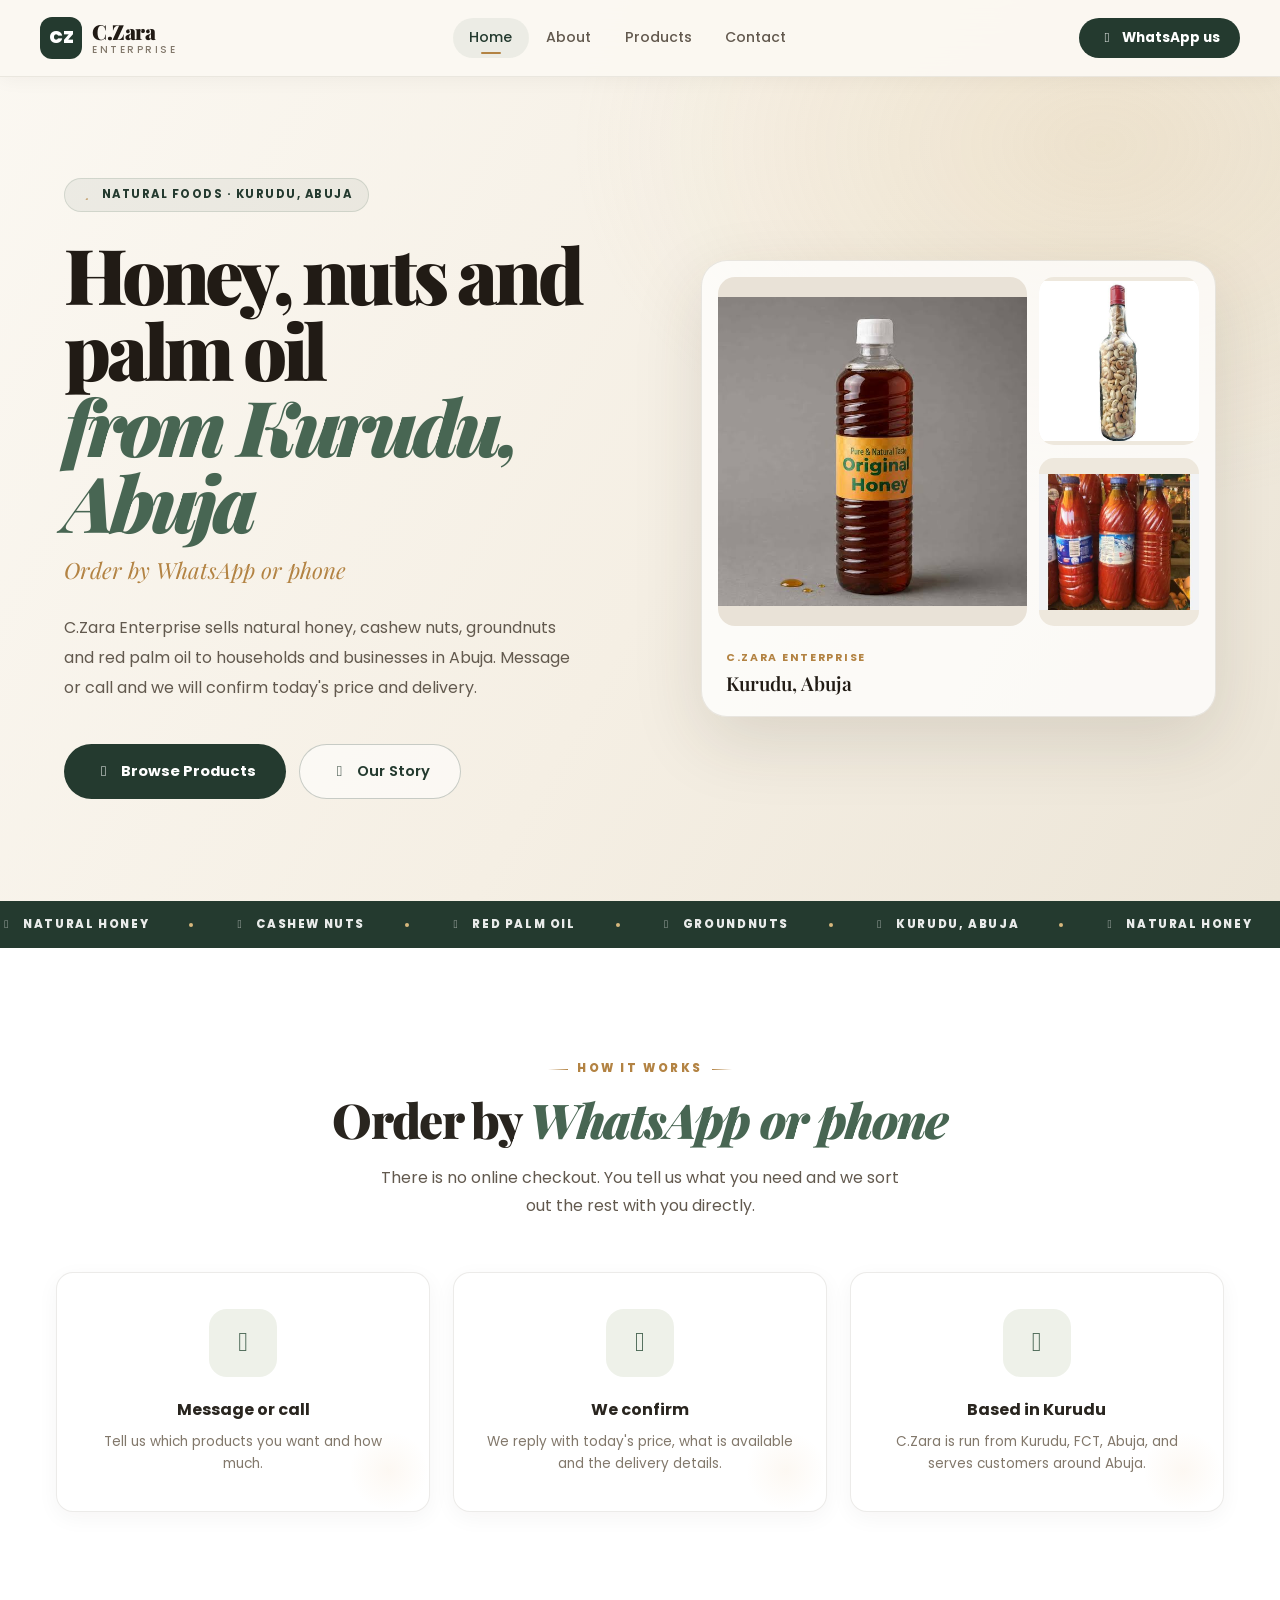
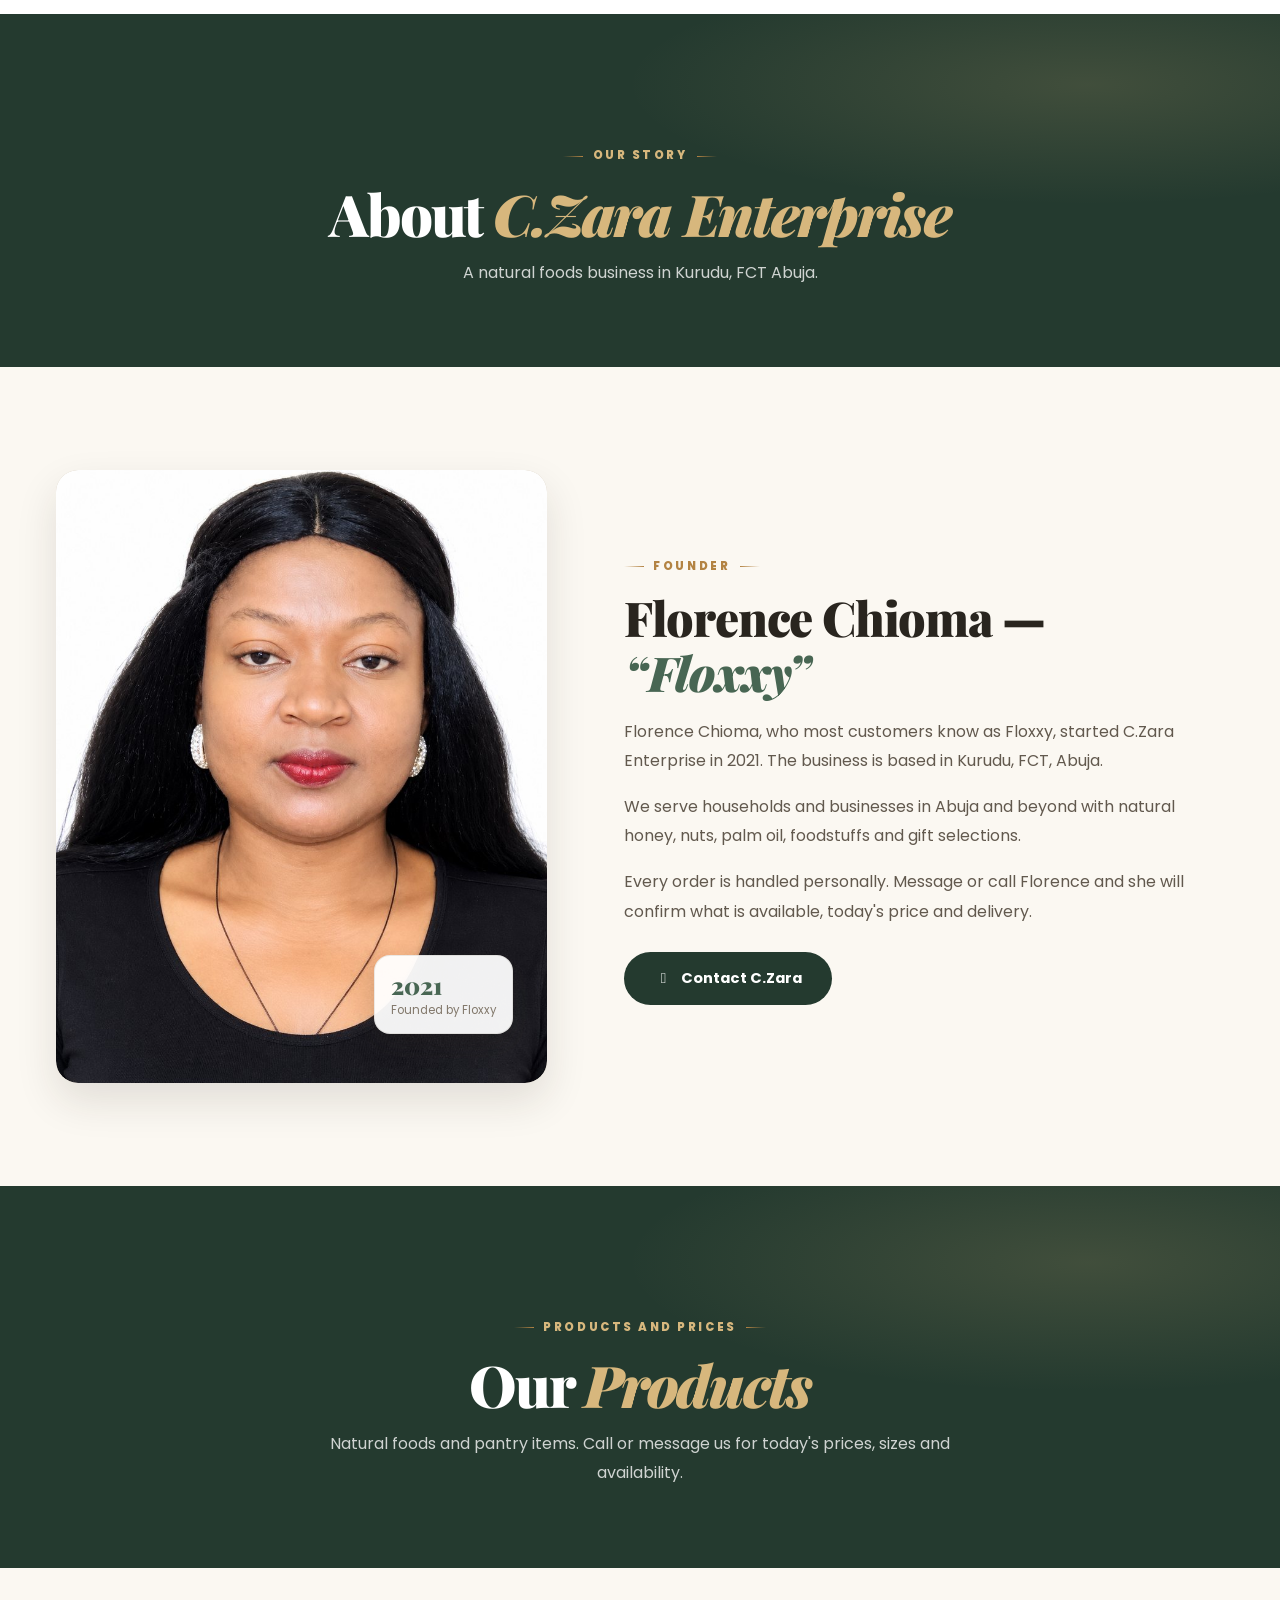
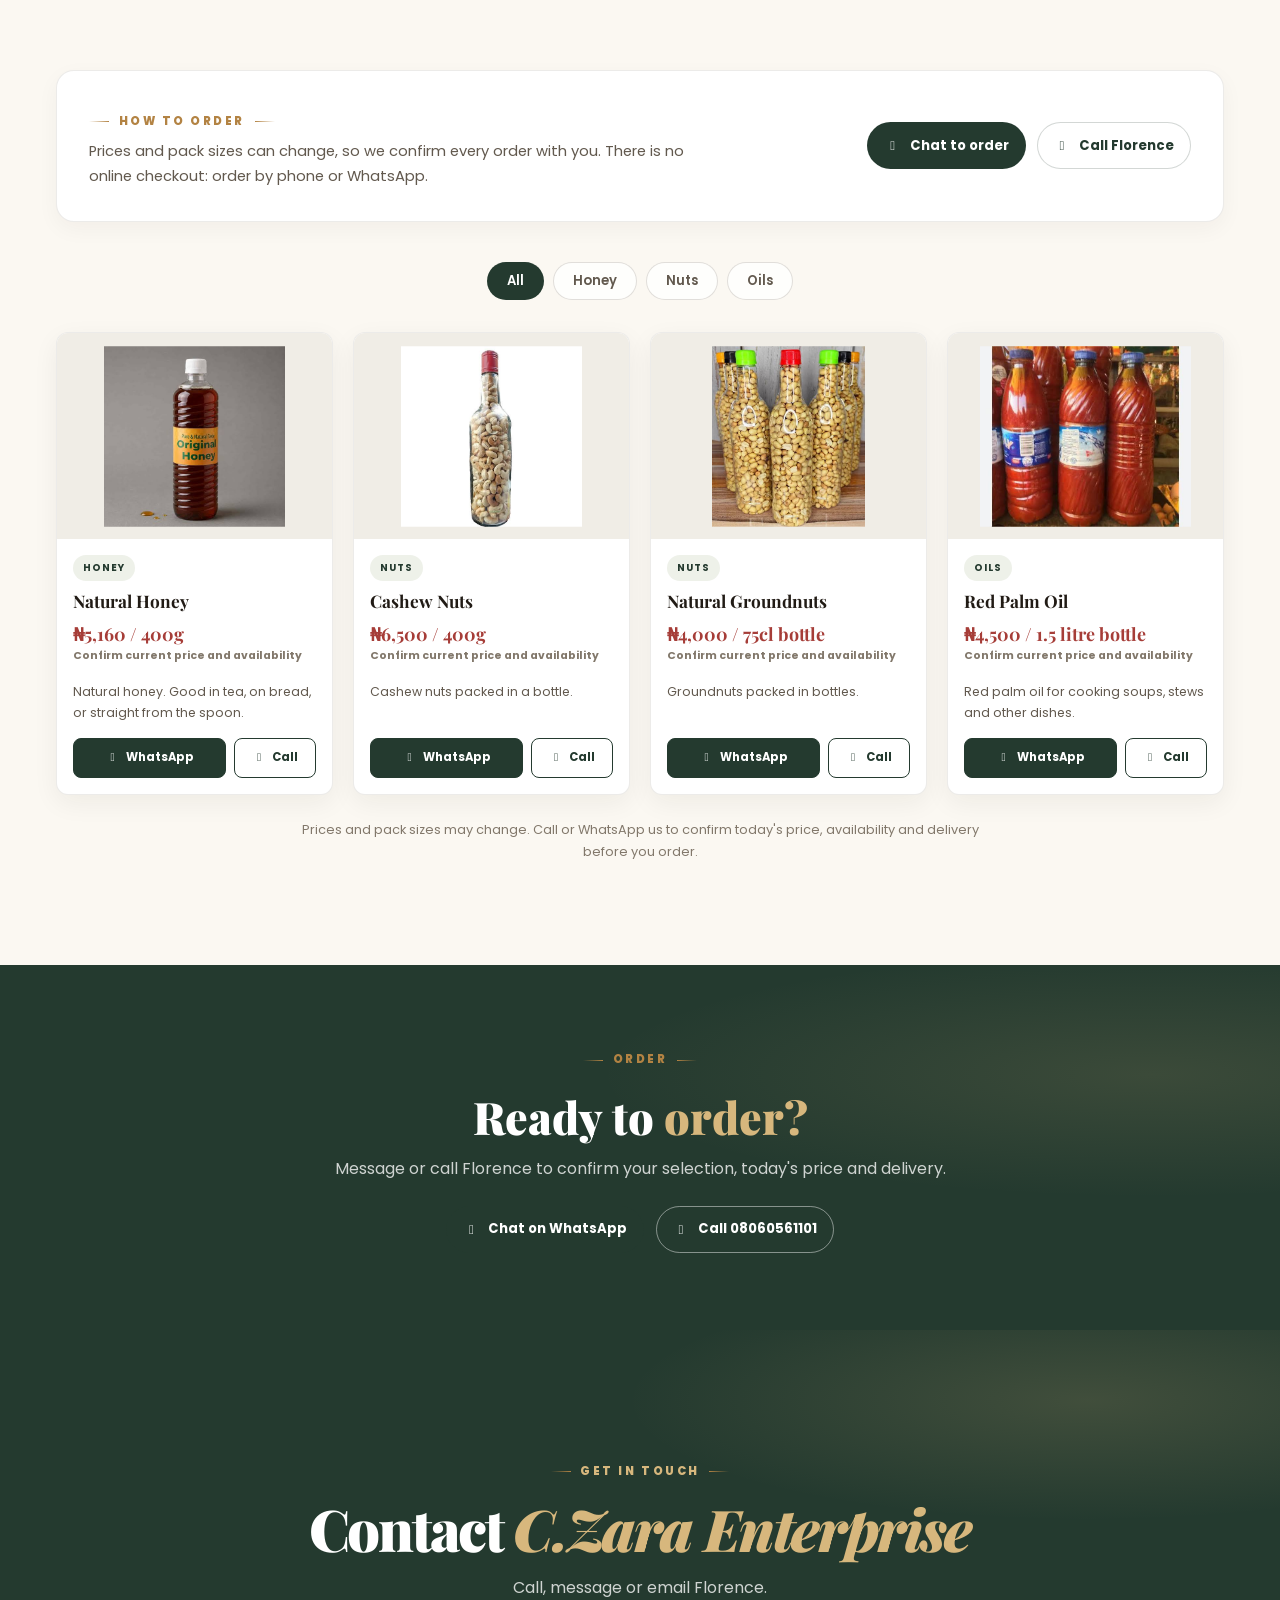
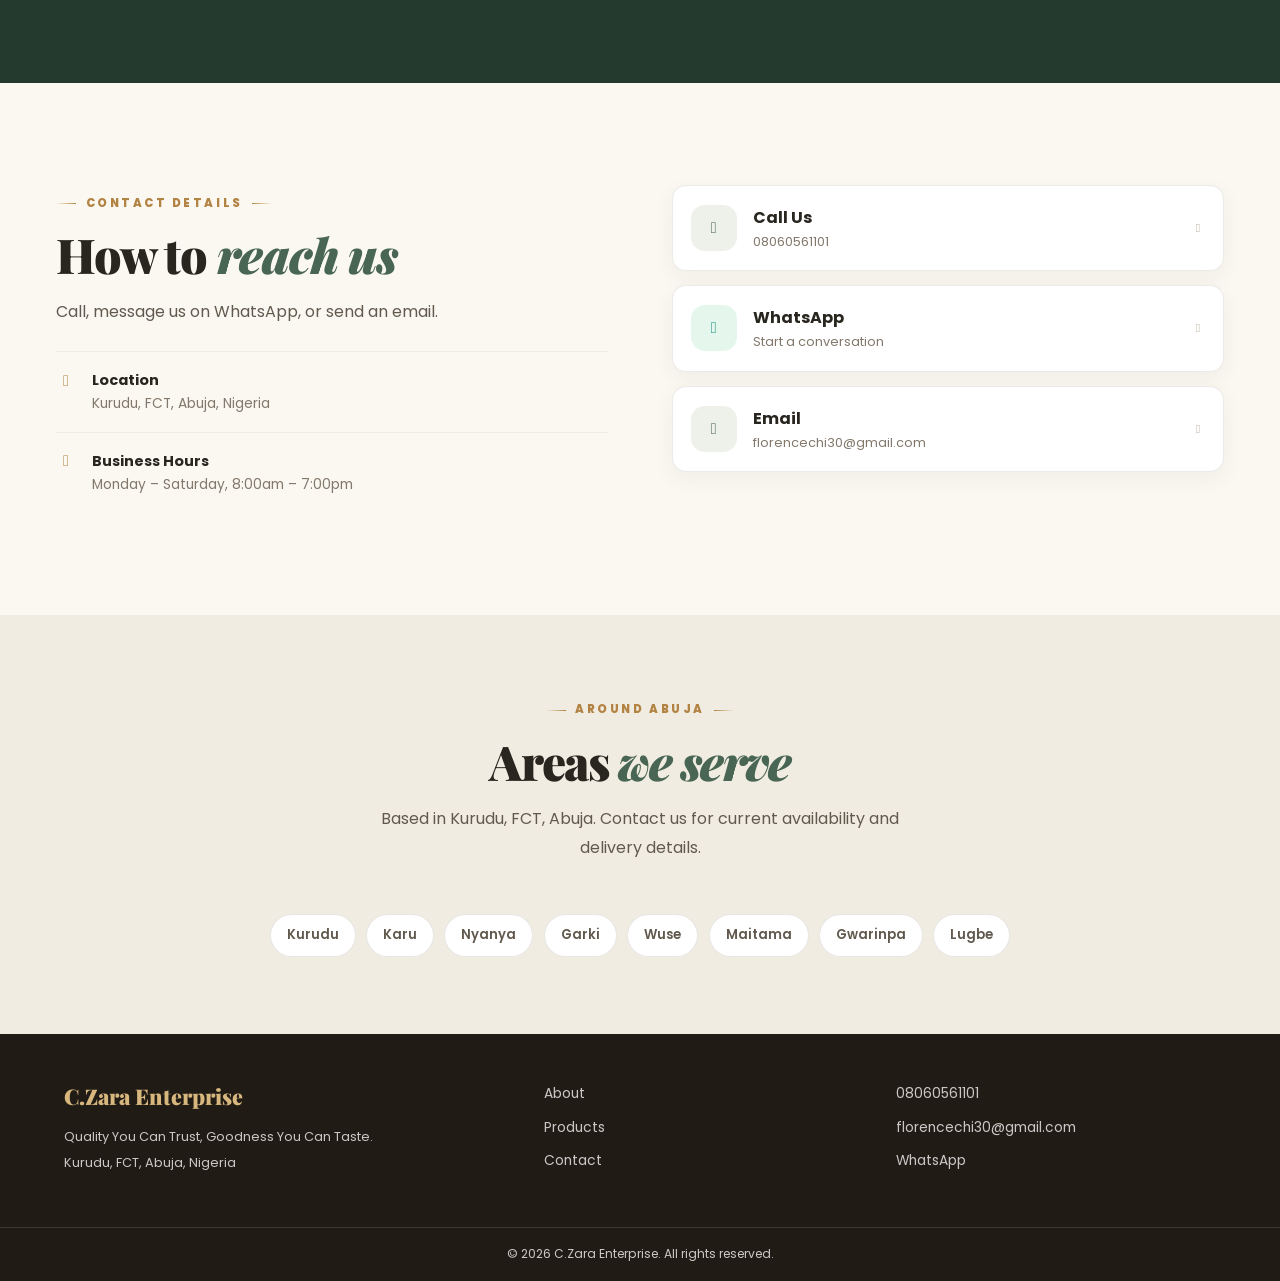
==== index.html @ a694f0dd "Add files via upload" ====
<!doctype html>
<html lang="en">
<head>
  <meta charset="utf-8">
  <meta name="viewport" content="width=device-width, initial-scale=1">
  <meta name="description" content="C.Zara Enterprise brings natural honey, nuts, palm oil and wholesome foods to families in Abuja, Nigeria.">
  <meta name="theme-color" content="#2c1810">
  <link rel="canonical" href="https://chiomafloxxy.github.io/">
  <meta property="og:type" content="website">
  <meta property="og:site_name" content="C.Zara Enterprise">
  <meta property="og:title" content="C.Zara Enterprise | Natural Honey, Nuts &amp; Palm Oil in Abuja">
  <meta property="og:description" content="C.Zara Enterprise brings natural honey, nuts, palm oil and wholesome foods to families in Abuja, Nigeria.">
  <meta property="og:url" content="https://chiomafloxxy.github.io/">
  <meta property="og:image" content="https://chiomafloxxy.github.io/assets/images/products/natural-honey.jpg">
  <title>C.Zara Enterprise | Natural Honey, Nuts &amp; Palm Oil in Abuja</title>
  <link rel="icon" type="image/svg+xml" href="assets/images/favicon.svg">
  <link rel="preconnect" href="https://fonts.googleapis.com">
  <link rel="preconnect" href="https://fonts.gstatic.com" crossorigin>
  <link rel="stylesheet" href="https://fonts.googleapis.com/css2?family=Playfair+Display:wght@400;600;700;900&family=Poppins:wght@300;400;500;600;700;800&display=swap">
  <link rel="stylesheet" href="assets/fontawesome/css/all.min.css">
  <link rel="stylesheet" href="assets/css/style.css">
  <link rel="stylesheet" href="assets/css/site.css">
</head>
<body>
<header class="navbar" id="mainNav">
  <div class="nav-inner">
    <a class="nav-logo" href="#home" aria-label="C.Zara Enterprise home">
      <span class="nav-logo-icon">CZ</span>
      <span class="nav-logo-text"><span class="brand-main">C.Zara</span><span class="brand-sub">Enterprise</span></span>
    </a>
    <nav aria-label="Main navigation">
      <ul class="nav-links">
        <li><a class="nav-link" href="#home" data-nav="home">Home</a></li>
        <li><a class="nav-link" href="#about" data-nav="about">About</a></li>
        <li><a class="nav-link" href="#products" data-nav="products">Products</a></li>
        <li><a class="nav-link" href="#contact" data-nav="contact">Contact</a></li>
      </ul>
    </nav>
    <div class="nav-actions">
      <a class="nav-order-btn" href="https://wa.me/2348060561101" target="_blank" rel="noopener noreferrer"><i class="fa-brands fa-whatsapp"></i> WhatsApp us</a>
      <button class="nav-hamburger" id="menuToggleBtn" type="button" aria-label="Open menu" aria-expanded="false" aria-controls="mobileMenu"><span></span><span></span><span></span></button>
    </div>
  </div>
</header>
<div class="mobile-menu-overlay" id="mobileOverlay"></div>
<nav class="mobile-menu" id="mobileMenu" aria-label="Mobile navigation" aria-hidden="true" inert>
  <button class="mobile-close" id="mobileCloseBtn" type="button" aria-label="Close menu"><i class="fa-solid fa-xmark"></i></button>
  <ul>
    <li><a class="mobile-nav-link" href="#home" data-nav="home"><i class="fa-solid fa-house"></i> Home</a></li>
    <li><a class="mobile-nav-link" href="#about" data-nav="about"><i class="fa-solid fa-leaf"></i> About</a></li>
    <li><a class="mobile-nav-link" href="#products" data-nav="products"><i class="fa-solid fa-images"></i> Products</a></li>
    <li><a class="mobile-nav-link" href="#contact" data-nav="contact"><i class="fa-solid fa-envelope"></i> Contact</a></li>
  </ul>
  <a class="mobile-contact-strip" href="https://wa.me/2348060561101" target="_blank" rel="noopener noreferrer"><i class="fa-brands fa-whatsapp"></i> Chat on WhatsApp</a>
</nav>

<main>
<div class="page-section" id="home" data-cms-page="home">
  <section class="hero" aria-labelledby="hero-title">
    <div class="hero-particles" aria-hidden="true"></div>
    <div class="hero-inner">
      <div class="hero-content">
        <div class="hero-badge"><i class="fa-solid fa-star"></i> <span data-cms="hero_badge">Natural foods · Kurudu, Abuja</span></div>
        <h1 class="hero-title" id="hero-title"><span class="accent-line" data-cms="hero_title_first">Honey, nuts and palm oil</span><span class="accent" data-cms="hero_title_second">from Kurudu, Abuja</span></h1>
        <p class="hero-tagline" data-cms="hero_tagline">Order by WhatsApp or phone</p>
        <p class="hero-desc" data-cms="hero_description">C.Zara Enterprise sells natural honey, cashew nuts, groundnuts and red palm oil to households and businesses in Abuja. Message or call and we will confirm today's price and delivery.</p>
        <div class="hero-cta">
          <a class="btn-primary" href="#products"><i class="fa-solid fa-jar"></i> Browse Products</a>
          <a class="btn-glass" href="#about"><i class="fa-solid fa-leaf"></i> Our Story</a>
        </div>
      </div>
      <div class="hero-visual" aria-hidden="true">
        <div class="hero-product-showcase site-hero-showcase">
          <div class="hero-product-img site-hero-art">
            <img class="site-hero-featured" src="assets/images/products/natural-honey.jpg" alt="" fetchpriority="high">
          </div>
          <div class="site-hero-photo-stack">
            <img src="assets/images/products/cashew-nuts.jpg" alt="" loading="lazy">
            <img src="assets/images/products/red-palm-oil.jpg" alt="" loading="lazy">
          </div>
          <div class="site-hero-caption"><span>C.Zara Enterprise</span><strong>Kurudu, Abuja</strong></div>
        </div>
      </div>
    </div>
  </section>

  <div class="marquee-strip" aria-label="C.Zara Enterprise: natural foods, quality, and care">
    <div class="marquee-track"><div class="marquee-track-inner">
      <span class="marquee-item"><i class="fa-solid fa-jar"></i> Natural Honey</span><span class="marquee-dot"></span>
      <span class="marquee-item"><i class="fa-solid fa-seedling"></i> Cashew Nuts</span><span class="marquee-dot"></span>
      <span class="marquee-item"><i class="fa-solid fa-droplet"></i> Red Palm Oil</span><span class="marquee-dot"></span>
      <span class="marquee-item"><i class="fa-solid fa-heart"></i> Groundnuts</span><span class="marquee-dot"></span>
      <span class="marquee-item"><i class="fa-solid fa-location-dot"></i> Kurudu, Abuja</span><span class="marquee-dot"></span>
      <span class="marquee-item"><i class="fa-solid fa-jar"></i> Natural Honey</span><span class="marquee-dot"></span>
      <span class="marquee-item"><i class="fa-solid fa-seedling"></i> Cashew Nuts</span><span class="marquee-dot"></span>
      <span class="marquee-item"><i class="fa-solid fa-droplet"></i> Red Palm Oil</span><span class="marquee-dot"></span>
      <span class="marquee-item"><i class="fa-solid fa-heart"></i> Groundnuts</span><span class="marquee-dot"></span>
      <span class="marquee-item"><i class="fa-solid fa-location-dot"></i> Kurudu, Abuja</span>
    </div></div>
  </div>

  <section class="section" style="background:white">
    <div class="container">
      <div class="section-header fade-up">
        <div class="eyebrow" data-cms="values_eyebrow">How it works</div>
        <h2 class="section-title"><span data-cms="values_title_first">Order by</span> <span class="italic" data-cms="values_title_accent">WhatsApp or phone</span></h2>
        <p class="section-desc" data-cms="values_description">There is no online checkout. You tell us what you need and we sort out the rest with you directly.</p>
      </div>
      <div class="features-grid">
        <article class="feature-card fade-up"><div class="feature-icon"><i class="fa-solid fa-comment-dots"></i></div><h3 data-cms="feature_1_title">Message or call</h3><p data-cms="feature_1_description">Tell us which products you want and how much.</p></article>
        <article class="feature-card fade-up"><div class="feature-icon"><i class="fa-solid fa-circle-check"></i></div><h3 data-cms="feature_2_title">We confirm</h3><p data-cms="feature_2_description">We reply with today's price, what is available and the delivery details.</p></article>
        <article class="feature-card fade-up"><div class="feature-icon"><i class="fa-solid fa-location-dot"></i></div><h3 data-cms="feature_3_title">Based in Kurudu</h3><p data-cms="feature_3_description">C.Zara is run from Kurudu, FCT, Abuja, and serves customers around Abuja.</p></article>
      </div>
    </div>
  </section>

</div>
<div class="page-section" id="about" data-cms-page="about">
  <section class="page-hero"><div class="eyebrow" data-cms="hero_eyebrow">Our Story</div><h2 class="page-hero-title"><span data-cms="hero_title_first">About</span> <span class="gold" data-cms="hero_title_accent">C.Zara Enterprise</span></h2><p data-cms="hero_description">A natural foods business in Kurudu, FCT Abuja.</p></section>
  <section class="section" style="background:var(--cream)"><div class="container site-story-grid">
    <div class="site-founder-art fade-left"><img class="site-founder-photo-main" src="assets/images/florence-chioma.jpg" alt="Portrait of Florence Chioma, founder of C.Zara Enterprise" width="800" height="1010" loading="lazy">
      <div class="site-founded"><strong>2021</strong><span>Founded by Floxxy</span></div>
    </div>
    <div class="fade-right"><div class="eyebrow" data-cms="founder_eyebrow">Founder</div><h2 class="section-title site-left-title"><span data-cms="founder_name">Florence Chioma</span> — <span class="italic" data-cms="founder_nickname">“Floxxy”</span></h2>
      <p data-cms="founder_paragraph_1">Florence Chioma, who most customers know as Floxxy, started C.Zara Enterprise in 2021. The business is based in Kurudu, FCT, Abuja.</p>
      <p data-cms="founder_paragraph_2">We serve households and businesses in Abuja and beyond with natural honey, nuts, palm oil, foodstuffs and gift selections.</p>
      <p data-cms="founder_paragraph_3">Every order is handled personally. Message or call Florence and she will confirm what is available, today's price and delivery.</p>
      <a class="btn-primary site-inline-cta" href="#contact"><i class="fa-solid fa-envelope"></i> Contact C.Zara</a>
    </div>
  </div></section>
</div>
<div class="page-section" id="products" data-cms-page="gallery">
  <section class="page-hero"><div class="eyebrow" data-cms="hero_eyebrow">Products and prices</div><h2 class="page-hero-title"><span data-cms="hero_title_first">Our</span> <span class="gold" data-cms="hero_title_accent">Products</span></h2><p data-cms="hero_description">Natural foods and pantry items. Call or message us for today's prices, sizes and availability.</p></section>
  <section class="section" style="background:var(--cream)"><div class="container">
    <div class="catalogue-intro"><div><span class="eyebrow">How to order</span><p>Prices and pack sizes can change, so we confirm every order with you. There is no online checkout: order by phone or WhatsApp.</p></div><div class="catalogue-contact-actions"><a class="catalogue-contact-whatsapp" href="https://wa.me/2348060561101" target="_blank" rel="noopener noreferrer"><i class="fa-brands fa-whatsapp" aria-hidden="true"></i> Chat to order</a><a class="catalogue-contact-call" href="tel:+2348060561101"><i class="fa-solid fa-phone" aria-hidden="true"></i> Call Florence</a></div></div>
    <div class="filter-tabs site-gallery-filters" role="group" aria-label="Filter products by category">
      <button class="filter-tab active" type="button" data-gallery-filter="all" aria-pressed="true">All</button>
      <button class="filter-tab" type="button" data-gallery-filter="honey" aria-pressed="false">Honey</button>
      <button class="filter-tab" type="button" data-gallery-filter="nuts" aria-pressed="false">Nuts</button>
      <button class="filter-tab" type="button" data-gallery-filter="oil" aria-pressed="false">Oils</button>
      <button class="filter-tab" type="button" data-gallery-filter="gifts" aria-pressed="false">Gifts</button>
      <button class="filter-tab" type="button" data-gallery-filter="staples" aria-pressed="false">Foodstuffs</button>
    </div>
    <div id="galleryGrid" class="site-gallery-grid" aria-live="polite">
      <article class="gallery-item" data-gallery-item="honey">
        <div class="site-gallery-art"><img src="assets/images/products/natural-honey.jpg" alt="Bottle of natural honey" loading="lazy"></div>
        <div class="gi-body"><div class="gi-tag">Honey</div><h3 class="gi-title">Natural Honey</h3><div class="gi-price"><strong>₦5,160 / 400g</strong><span>Confirm current price and availability</span></div><p class="gi-sub">Natural honey. Good in tea, on bread, or straight from the spoon.</p><div class="gi-actions"><a class="gi-inquiry" href="https://wa.me/2348060561101?text=Hello%20C.Zara%2C%20I%27d%20like%20to%20order%20Natural%20Honey.%20Please%20share%20today%27s%20price%2C%20sizes%2C%20and%20availability." target="_blank" rel="noopener noreferrer"><i class="fa-brands fa-whatsapp" aria-hidden="true"></i> WhatsApp</a><a class="gi-call" href="tel:+2348060561101" aria-label="Call to order Natural Honey"><i class="fa-solid fa-phone" aria-hidden="true"></i> Call</a></div></div>
      </article>
      <article class="gallery-item" data-gallery-item="nuts">
        <div class="site-gallery-art"><img src="assets/images/products/cashew-nuts.jpg" alt="Cashew nuts in a clear bottle" loading="lazy"></div>
        <div class="gi-body"><div class="gi-tag">Nuts</div><h3 class="gi-title">Cashew Nuts</h3><div class="gi-price"><strong>₦6,500 / 400g</strong><span>Confirm current price and availability</span></div><p class="gi-sub">Cashew nuts packed in a bottle.</p><div class="gi-actions"><a class="gi-inquiry" href="https://wa.me/2348060561101?text=Hello%20C.Zara%2C%20I%27d%20like%20to%20order%20Cashew%20Nuts.%20Please%20share%20today%27s%20price%2C%20sizes%2C%20and%20availability." target="_blank" rel="noopener noreferrer"><i class="fa-brands fa-whatsapp" aria-hidden="true"></i> WhatsApp</a><a class="gi-call" href="tel:+2348060561101" aria-label="Call to order Cashew Nuts"><i class="fa-solid fa-phone" aria-hidden="true"></i> Call</a></div></div>
      </article>
      <article class="gallery-item" data-gallery-item="nuts">
        <div class="site-gallery-art"><img src="assets/images/products/groundnuts.jpg" alt="Bottles of natural groundnuts" loading="lazy"></div>
        <div class="gi-body"><div class="gi-tag">Nuts</div><h3 class="gi-title">Natural Groundnuts</h3><div class="gi-price"><strong>₦4,000 / 75cl bottle</strong><span>Confirm current price and availability</span></div><p class="gi-sub">Groundnuts packed in bottles.</p><div class="gi-actions"><a class="gi-inquiry" href="https://wa.me/2348060561101?text=Hello%20C.Zara%2C%20I%27d%20like%20to%20order%20Natural%20Groundnuts.%20Please%20share%20today%27s%20price%2C%20sizes%2C%20and%20availability." target="_blank" rel="noopener noreferrer"><i class="fa-brands fa-whatsapp" aria-hidden="true"></i> WhatsApp</a><a class="gi-call" href="tel:+2348060561101" aria-label="Call to order Natural Groundnuts"><i class="fa-solid fa-phone" aria-hidden="true"></i> Call</a></div></div>
      </article>
      <article class="gallery-item" data-gallery-item="oil">
        <div class="site-gallery-art"><img src="assets/images/products/red-palm-oil.jpg" alt="Bottles of red palm oil" loading="lazy"></div>
        <div class="gi-body"><div class="gi-tag">Oils</div><h3 class="gi-title">Red Palm Oil</h3><div class="gi-price"><strong>₦4,500 / 1.5 litre bottle</strong><span>Confirm current price and availability</span></div><p class="gi-sub">Red palm oil for cooking soups, stews and other dishes.</p><div class="gi-actions"><a class="gi-inquiry" href="https://wa.me/2348060561101?text=Hello%20C.Zara%2C%20I%27d%20like%20to%20order%20Red%20Palm%20Oil.%20Please%20share%20today%27s%20price%2C%20sizes%2C%20and%20availability." target="_blank" rel="noopener noreferrer"><i class="fa-brands fa-whatsapp" aria-hidden="true"></i> WhatsApp</a><a class="gi-call" href="tel:+2348060561101" aria-label="Call to order Red Palm Oil"><i class="fa-solid fa-phone" aria-hidden="true"></i> Call</a></div></div>
      </article>
    </div>
    <nav id="galleryPagination" class="site-gallery-pagination" aria-label="Gallery pages" hidden></nav>
    <p class="site-gallery-note" data-cms="gallery_note">Prices and pack sizes may change. Call or WhatsApp us to confirm today's price, availability and delivery before you order.</p>
  </div></section>
  <section class="section-sm site-home-cta"><div class="container fade-up"><div class="eyebrow" data-cms="cta_eyebrow">Order</div><h2><span data-cms="cta_title_first">Ready to</span> <span class="italic" data-cms="cta_title_accent">order?</span></h2><p data-cms="cta_description">Message or call Florence to confirm your selection, today's price and delivery.</p><div class="catalogue-contact-actions catalogue-contact-actions-bottom"><a class="catalogue-contact-whatsapp" href="https://wa.me/2348060561101" target="_blank" rel="noopener noreferrer"><i class="fa-brands fa-whatsapp" aria-hidden="true"></i> Chat on WhatsApp</a><a class="catalogue-contact-call" href="tel:+2348060561101"><i class="fa-solid fa-phone" aria-hidden="true"></i> Call 08060561101</a></div></div></section>
</div>
<div class="page-section" id="contact" data-cms-page="contact">
  <section class="page-hero"><div class="eyebrow" data-cms="hero_eyebrow">Get in Touch</div><h2 class="page-hero-title"><span data-cms="hero_title_first">Contact</span> <span class="gold" data-cms="hero_title_accent">C.Zara Enterprise</span></h2><p data-cms="hero_description">Call, message or email Florence.</p></section>
  <section class="section" style="background:var(--cream)"><div class="container site-contact-layout">
    <div class="site-contact-intro fade-left"><div class="eyebrow" data-cms="contact_eyebrow">Contact details</div><h2 class="section-title site-left-title"><span data-cms="contact_title_first">How to</span> <span class="italic" data-cms="contact_title_accent">reach us</span></h2><p data-cms="contact_description">Call, message us on WhatsApp, or send an email.</p><div class="site-contact-card"><i class="fa-solid fa-location-dot"></i><div><h3>Location</h3><p data-cms="location">Kurudu, FCT, Abuja, Nigeria</p></div></div><div class="site-contact-card"><i class="fa-solid fa-clock"></i><div><h3>Business Hours</h3><p data-cms="business_hours">Monday – Saturday, 8:00am – 7:00pm</p></div></div></div>
    <div class="site-contact-actions fade-right">
      <a class="site-contact-link" href="tel:+2348060561101"><span class="site-contact-icon"><i class="fa-solid fa-phone"></i></span><span><strong>Call Us</strong><small>08060561101</small></span><i class="fa-solid fa-arrow-right"></i></a>
      <a class="site-contact-link" href="https://wa.me/2348060561101" target="_blank" rel="noopener noreferrer"><span class="site-contact-icon whatsapp"><i class="fa-brands fa-whatsapp"></i></span><span><strong>WhatsApp</strong><small>Start a conversation</small></span><i class="fa-solid fa-arrow-up-right-from-square"></i></a>
      <a class="site-contact-link" href="mailto:florencechi30@gmail.com"><span class="site-contact-icon"><i class="fa-solid fa-envelope"></i></span><span><strong>Email</strong><small>florencechi30@gmail.com</small></span><i class="fa-solid fa-arrow-right"></i></a>
    </div>
  </div></section>
  <section class="section-sm site-delivery"><div class="container"><div class="section-header fade-up"><div class="eyebrow" data-cms="service_eyebrow">Around Abuja</div><h2 class="section-title"><span data-cms="service_title_first">Areas</span> <span class="italic" data-cms="service_title_accent">we serve</span></h2><p class="section-desc" data-cms="service_description">Based in Kurudu, FCT, Abuja. Contact us for current availability and delivery details.</p></div><div class="site-area-list"><span>Kurudu</span><span>Karu</span><span>Nyanya</span><span>Garki</span><span>Wuse</span><span>Maitama</span><span>Gwarinpa</span><span>Lugbe</span></div></div></section>
</div>
</main>

<footer class="site-footer">
  <div class="container site-footer-inner">
    <div><a class="site-footer-brand" href="#home">C.Zara Enterprise</a><p>Quality You Can Trust, Goodness You Can Taste.</p><p>Kurudu, FCT, Abuja, Nigeria</p></div>
    <nav aria-label="Footer navigation"><a href="#about">About</a><a href="#products">Products</a><a href="#contact">Contact</a></nav>
    <div class="site-footer-contact"><a href="tel:+2348060561101">08060561101</a><a href="mailto:florencechi30@gmail.com">florencechi30@gmail.com</a><a href="https://wa.me/2348060561101" target="_blank" rel="noopener noreferrer">WhatsApp</a></div>
  </div>
  <div class="site-footer-bottom">© <span data-current-year>2026</span> C.Zara Enterprise. All rights reserved.</div>
</footer>
<button class="float-scroll-top" type="button" aria-label="Scroll to top"><i class="fa-solid fa-arrow-up"></i></button>
<script src="assets/js/main.js"></script>
</body>
</html>
---- assets/css/style.css ----
/* ============================================================
   C.Zara Enterprise — Main Stylesheet v2.0
   Brand: Deep Brown · Honey Gold · Leaf Green · Cream White
   Style: iOS Glassmorphism + Premium Natural Aesthetics
   ============================================================ */

/* ── CSS Variables ─────────────────────────────────────────── */
:root {
  --brown-dark:    #2C1810;
  --brown-main:    #5C2E0A;
  --brown-mid:     #8B5E3C;
  --honey-gold:    #D4882A;
  --honey-light:   #F5B942;
  --honey-pale:    #FEF3DC;
  --honey-ultra:   #FFFAF0;
  --green-deep:    #1B4332;
  --green-main:    #2D6A4F;
  --green-light:   #52B788;
  --cream:         #FDF8F0;
  --cream-dark:    #F5ECD8;
  --white:         #FFFFFF;
  --text-dark:     #1A0A00;
  --text-mid:      #4A2C1A;
  --text-light:    #8B7355;
  --text-faint:    #C4A882;
  --glass-bg:      rgba(255,255,255,0.12);
  --glass-border:  rgba(255,255,255,0.22);
  --glass-dark:    rgba(44,24,16,0.55);
  --shadow-gold:   0 8px 40px rgba(212,136,42,0.28);
  --shadow-brown:  0 8px 40px rgba(44,24,16,0.20);
  --shadow-float:  0 20px 60px rgba(44,24,16,0.15);
  --shadow-card:   0 4px 24px rgba(44,24,16,0.08);
  --radius-xs:     6px;
  --radius-sm:     10px;
  --radius-md:     16px;
  --radius-lg:     24px;
  --radius-xl:     36px;
  --radius-full:   999px;
  --transition:    all 0.35s cubic-bezier(0.4,0,0.2,1);
  --transition-fast: all 0.18s ease;
  --nav-h:         76px;
}

/* ── Reset ─────────────────────────────────────────────────── */
*, *::before, *::after { box-sizing: border-box; margin: 0; padding: 0; }
html { scroll-behavior: smooth; font-size: 16px; -webkit-text-size-adjust: 100%; }
body {
  font-family: 'Poppins', sans-serif;
  background: var(--cream);
  color: var(--text-dark);
  line-height: 1.7;
  overflow-x: hidden;
  -webkit-font-smoothing: antialiased;
}
a { text-decoration: none; color: inherit; transition: var(--transition); }
img { max-width: 100%; display: block; height: auto; }
ul, ol { list-style: none; }
input, textarea, select, button { font-family: inherit; outline: none; border: none; }
button { cursor: pointer; }

/* ── Custom Scrollbar ──────────────────────────────────────── */
::-webkit-scrollbar { width: 6px; }
::-webkit-scrollbar-track { background: var(--cream-dark); }
::-webkit-scrollbar-thumb { background: linear-gradient(var(--honey-gold), var(--brown-mid)); border-radius: var(--radius-full); }
::-webkit-scrollbar-thumb:hover { background: var(--brown-main); }

/* ── Text Selection ────────────────────────────────────────── */
::selection { background: var(--honey-gold); color: var(--white); }

/* ============================================================
   PAGE LOADER
   ============================================================ */
#page-loader {
  position: fixed; inset: 0; z-index: 99999;
  background: linear-gradient(135deg, var(--brown-dark) 0%, var(--brown-main) 50%, var(--green-deep) 100%);
  display: flex; flex-direction: column; align-items: center; justify-content: center;
  gap: 0;
  transition: opacity 0.7s ease, visibility 0.7s ease;
}
#page-loader.hidden { opacity: 0; visibility: hidden; pointer-events: none; }
.loader-brand {
  display: flex; align-items: center; gap: 14px; margin-bottom: 2.5rem;
}
.loader-icon {
  width: 60px; height: 60px; border-radius: 16px;
  background: linear-gradient(135deg, var(--honey-gold), var(--honey-light));
  display: flex; align-items: center; justify-content: center;
  font-weight: 900; font-size: 1.5rem; color: var(--brown-dark);
  box-shadow: 0 8px 30px rgba(212,136,42,0.5);
  animation: loaderPulse 1.8s ease-in-out infinite;
}
.loader-logo {
  font-family: 'Playfair Display', serif; font-size: 2.6rem; font-weight: 900;
  color: var(--honey-gold); letter-spacing: -1px;
}
.loader-logo span { color: rgba(255,255,255,0.85); }
.loader-dots {
  display: flex; gap: 8px; margin-bottom: 1.5rem;
}
.loader-dots span {
  width: 10px; height: 10px; border-radius: 50%;
  background: var(--honey-gold); opacity: 0.3;
  animation: dotPulse 1.2s ease-in-out infinite;
}
.loader-dots span:nth-child(2) { animation-delay: 0.2s; }
.loader-dots span:nth-child(3) { animation-delay: 0.4s; }
.loader-tagline {
  font-family: 'Dancing Script', cursive; color: rgba(255,255,255,0.55);
  font-size: 1rem; letter-spacing: 1px;
}
@keyframes loaderPulse { 0%,100%{transform:scale(1);box-shadow:0 8px 30px rgba(212,136,42,0.5)} 50%{transform:scale(1.05);box-shadow:0 12px 40px rgba(212,136,42,0.7)} }
@keyframes dotPulse { 0%,100%{opacity:0.3;transform:scale(0.8)} 50%{opacity:1;transform:scale(1.2)} }
@keyframes spin { to { transform: rotate(360deg); } }

/* ============================================================
   FLOATING ELEMENTS
   ============================================================ */
.float-scroll-top {
  position: fixed; bottom: 20px; right: 20px; z-index: 950;
  width: 36px; height: 36px; border-radius: 50%;
  background: linear-gradient(135deg, var(--honey-gold), var(--honey-light));
  display: flex; align-items: center; justify-content: center;
  box-shadow: var(--shadow-gold); cursor: pointer;
  opacity: 0; transform: translateY(20px) scale(0.8);
  transition: var(--transition); border: none; pointer-events: none;
}
.float-scroll-top.visible { opacity: 1; pointer-events: auto; transform: translateY(0) scale(1); }
.float-scroll-top:hover { transform: translateY(-4px) scale(1.05); box-shadow: 0 12px 30px rgba(212,136,42,0.5); }
.float-scroll-top i { color: var(--brown-dark); font-size: .8rem; font-weight: 900; }

/* When the cart sidebar is open, fade floats out of the way so
   they never visually compete with the checkout button. */
.cart-sidebar.open ~ .float-scroll-top {
  opacity: 0; pointer-events: none; transform: translateX(20px) scale(0.85);
}


/* ============================================================
   NAVBAR
   ============================================================ */
.navbar {
  position: fixed; top: 0; left: 0; right: 0; z-index: 9000;
  padding: 0 2rem;
  transition: background 0.4s ease, box-shadow 0.4s ease, backdrop-filter 0.4s ease;
}
.navbar.scrolled,
.navbar.light {
  background: rgba(28,12,6,0.92);
  backdrop-filter: blur(24px) saturate(180%);
  -webkit-backdrop-filter: blur(24px) saturate(180%);
  border-bottom: 1px solid rgba(212,136,42,0.18);
  box-shadow: 0 4px 30px rgba(0,0,0,0.3);
}
.nav-inner {
  max-width: 1380px; margin: 0 auto;
  display: flex; align-items: center; justify-content: space-between;
  height: var(--nav-h);
}

/* Logo */
.nav-logo { display: flex; align-items: center; gap: 10px; }
.nav-logo-icon {
  width: 42px; height: 42px; border-radius: 12px;
  background: linear-gradient(135deg, var(--honey-gold), var(--honey-light));
  display: flex; align-items: center; justify-content: center;
  font-weight: 900; font-size: 1.1rem; color: var(--brown-dark);
  box-shadow: 0 4px 16px rgba(212,136,42,0.4);
  flex-shrink: 0; transition: var(--transition);
}
.nav-logo:hover .nav-logo-icon { transform: rotate(-5deg) scale(1.08); }
.nav-logo-text { line-height: 1.15; }
.nav-logo-text .brand-main {
  font-family: 'Playfair Display', serif; font-size: 1.3rem;
  font-weight: 900; color: var(--honey-gold); letter-spacing: -0.5px; display: block;
}
.nav-logo-text .brand-sub {
  font-size: 0.62rem; text-transform: uppercase; letter-spacing: 2.5px;
  color: rgba(255,255,255,0.45); font-weight: 500; display: block;
}

/* Nav Links */
.nav-links { display: flex; align-items: center; gap: 0; }
.nav-link {
  padding: 0.5rem 1.05rem; border-radius: var(--radius-full);
  color: rgba(255,255,255,0.8); font-size: 0.88rem; font-weight: 500;
  position: relative; transition: var(--transition); white-space: nowrap;
  display: flex; align-items: center; gap: 0.3rem;
}
.nav-link:hover { color: var(--honey-gold); background: rgba(212,136,42,0.1); }
.nav-link.active { color: var(--honey-gold); background: rgba(212,136,42,0.12); }
.nav-link::after {
  content: ''; position: absolute; bottom: 4px; left: 50%; transform: translateX(-50%);
  width: 0; height: 2px; background: var(--honey-gold); border-radius: 2px;
  transition: width 0.3s ease;
}
.nav-link:hover::after, .nav-link.active::after { width: 20px; }

/* Nav Actions */
.nav-actions { display: flex; align-items: center; gap: 0.6rem; }
.nav-cart-btn {
  position: relative; width: 42px; height: 42px; border-radius: 12px;
  background: rgba(255,255,255,0.1); border: 1px solid rgba(255,255,255,0.15);
  backdrop-filter: blur(10px); display: flex; align-items: center;
  justify-content: center; color: rgba(255,255,255,0.85); font-size: 1.05rem;
  cursor: pointer; transition: var(--transition); border: none;
  background: rgba(255,255,255,0.08); border: 1px solid rgba(255,255,255,0.14);
}
.nav-cart-btn:hover { background: rgba(212,136,42,0.2); color: var(--honey-gold); border-color: rgba(212,136,42,0.4); }
.cart-badge {
  position: absolute; top: -5px; right: -5px;
  min-width: 19px; height: 19px; border-radius: var(--radius-full);
  background: linear-gradient(135deg, var(--honey-gold), var(--honey-light));
  color: var(--brown-dark); font-size: 0.6rem; font-weight: 800;
  display: flex; align-items: center; justify-content: center;
  border: 2px solid var(--brown-dark); padding: 0 3px;
  animation: badgePop 0.3s cubic-bezier(0.34,1.56,0.64,1);
}
@keyframes badgePop { from{transform:scale(0)} to{transform:scale(1)} }

.nav-order-btn {
  padding: 0.52rem 1.25rem; border-radius: var(--radius-full);
  background: linear-gradient(135deg, var(--honey-gold), var(--honey-light));
  color: var(--brown-dark); font-weight: 700; font-size: 0.85rem;
  box-shadow: 0 4px 16px rgba(212,136,42,0.35); transition: var(--transition);
  white-space: nowrap; border: none;
  display: flex; align-items: center; gap: 0.4rem;
}
.nav-order-btn:hover { transform: translateY(-2px); box-shadow: 0 8px 28px rgba(212,136,42,0.55); color: var(--brown-dark); }

/* Hamburger */
.nav-hamburger {
  display: none; flex-direction: column; gap: 5px; cursor: pointer;
  padding: 9px 8px; background: rgba(255,255,255,0.08);
  border: 1px solid rgba(255,255,255,0.14); border-radius: 10px;
  transition: var(--transition);
}
.nav-hamburger span {
  display: block; width: 20px; height: 2px;
  background: white; border-radius: 2px; transition: var(--transition);
}
.nav-hamburger.open span:nth-child(1) { transform: translateY(7px) rotate(45deg); }
.nav-hamburger.open span:nth-child(2) { opacity: 0; transform: scaleX(0); }
.nav-hamburger.open span:nth-child(3) { transform: translateY(-7px) rotate(-45deg); }

/* Mobile Menu */
.mobile-menu {
  position: fixed; top: 0; right: -110%; width: min(340px, 88vw); height: 100dvh;
  background: rgba(22,8,2,0.98); backdrop-filter: blur(30px) saturate(200%);
  z-index: 9100; padding: 5.5rem 1.75rem 2rem;
  transition: right 0.42s cubic-bezier(0.4,0,0.2,1);
  border-left: 1px solid rgba(212,136,42,0.15);
  overflow-y: auto; display: flex; flex-direction: column;
}
.mobile-menu.open { right: 0; }
.mobile-menu-overlay {
  position: fixed; inset: 0; z-index: 9090;
  background: rgba(0,0,0,0.65); backdrop-filter: blur(4px);
  opacity: 0; pointer-events: none; transition: opacity 0.4s ease;
}
.mobile-menu-overlay.open { opacity: 1; pointer-events: all; }
.mobile-nav-link {
  display: flex; align-items: center; gap: 0.9rem;
  padding: 0.9rem 0.5rem; border-bottom: 1px solid rgba(255,255,255,0.05);
  color: rgba(255,255,255,0.8); font-size: 1rem; font-weight: 500;
  transition: var(--transition); border-radius: 8px;
}
.mobile-nav-link i {
  width: 22px; color: var(--honey-gold); font-size: 0.92rem;
  text-align: center; flex-shrink: 0;
}
.mobile-nav-link:hover { color: var(--honey-gold); padding-left: 0.9rem; background: rgba(212,136,42,0.08); border-radius: 10px; }
.mobile-nav-link.active { color: var(--honey-gold); background: rgba(212,136,42,0.1); border-radius: 10px; }
.mobile-close {
  position: absolute; top: 1.2rem; right: 1.2rem;
  width: 38px; height: 38px; border-radius: 50%; cursor: pointer;
  background: rgba(212,136,42,0.15); border: 1px solid rgba(212,136,42,0.3);
  display: flex; align-items: center; justify-content: center;
  color: var(--honey-gold); font-size: 1rem; transition: var(--transition);
}
.mobile-close:hover { background: rgba(212,136,42,0.3); transform: rotate(90deg); }
.mobile-contact-strip {
  margin-top: auto; padding-top: 1.5rem; border-top: 1px solid rgba(255,255,255,0.06);
}

/* ============================================================
   HERO
   ============================================================ */
.hero {
  min-height: 100svh; position: relative; overflow: hidden;
  display: flex; align-items: center;
  background: linear-gradient(150deg, var(--brown-dark) 0%, var(--brown-main) 45%, var(--green-deep) 100%);
}
.hero-particles { position: absolute; inset: 0; overflow: hidden; pointer-events: none; }
.hero-particle {
  position: absolute; border-radius: 50%;
  background: radial-gradient(circle, rgba(212,136,42,0.35) 0%, transparent 70%);
  animation: particleFloat linear infinite;
}
@keyframes particleFloat {
  0% { transform: translateY(110vh) scale(0) rotate(0deg); opacity: 0; }
  5% { opacity: 0.8; }
  95% { opacity: 0.5; }
  100% { transform: translateY(-15vh) scale(1.2) rotate(360deg); opacity: 0; }
}
.hero-inner {
  position: relative; z-index: 10;
  max-width: 1380px; margin: 0 auto;
  padding: calc(var(--nav-h) + 4rem) 2rem 5rem;
  display: grid; grid-template-columns: 1.1fr 1fr; gap: 5rem; align-items: center;
  width: 100%;
}

/* Hero Content */
.hero-badge {
  display: inline-flex; align-items: center; gap: 0.5rem;
  background: rgba(212,136,42,0.15); border: 1px solid rgba(212,136,42,0.4);
  backdrop-filter: blur(10px); border-radius: var(--radius-full);
  padding: 0.38rem 1rem; font-size: 0.72rem; font-weight: 700;
  color: var(--honey-light); letter-spacing: 1.5px; text-transform: uppercase;
  margin-bottom: 1.4rem; width: fit-content;
  animation: fadeSlideUp 0.7s ease both;
}
.hero-badge i { font-size: 0.65rem; animation: spin 4s linear infinite; }
.hero-title {
  font-family: 'Playfair Display', serif;
  font-size: clamp(2.6rem, 5.5vw, 4.8rem); font-weight: 900; line-height: 1.07;
  color: white; margin-bottom: 0.75rem;
  animation: fadeSlideUp 0.7s 0.12s ease both;
}
.hero-title .accent { color: var(--honey-gold); display: block; font-style: italic; }
.hero-title .accent-line { display: block; }
.hero-tagline {
  font-family: 'Dancing Script', cursive; font-size: 1.15rem;
  color: rgba(255,255,255,0.6); margin-bottom: 1.5rem;
  animation: fadeSlideUp 0.7s 0.22s ease both;
}
.hero-desc {
  color: rgba(255,255,255,0.72); font-size: 1rem; line-height: 1.8;
  margin-bottom: 2.5rem; max-width: 480px;
  animation: fadeSlideUp 0.7s 0.32s ease both;
}
.hero-cta { display: flex; gap: 0.9rem; flex-wrap: wrap; animation: fadeSlideUp 0.7s 0.42s ease both; }
.hero-stats {
  display: flex; gap: 0; margin-top: 3.5rem;
  animation: fadeSlideUp 0.7s 0.52s ease both;
  background: rgba(255,255,255,0.06); border: 1px solid rgba(255,255,255,0.1);
  border-radius: var(--radius-md); backdrop-filter: blur(10px);
  overflow: hidden; width: fit-content;
}
.hero-stat {
  text-align: center; padding: 1rem 1.5rem;
  border-right: 1px solid rgba(255,255,255,0.1);
}
.hero-stat:last-child { border-right: none; }
.hero-stat .num {
  font-family: 'Playfair Display', serif; font-size: 1.85rem; font-weight: 900;
  color: var(--honey-gold); line-height: 1; display: block;
}
.hero-stat .lbl {
  font-size: 0.68rem; color: rgba(255,255,255,0.55); text-transform: uppercase;
  letter-spacing: 1px; margin-top: 3px; display: block;
}

/* Hero Visual */
.hero-visual { position: relative; animation: fadeSlideUp 0.7s 0.25s ease both; }
.hero-product-showcase {
  position: relative;
  background: rgba(255,255,255,0.08); border: 1px solid rgba(255,255,255,0.18);
  backdrop-filter: blur(24px) saturate(200%);
  border-radius: var(--radius-xl); padding: 2.5rem;
  box-shadow: 0 30px 80px rgba(0,0,0,0.3), inset 0 1px 0 rgba(255,255,255,0.18);
}
.hero-product-img {
  width: 100%; border-radius: var(--radius-lg);
  background: linear-gradient(135deg, rgba(212,136,42,0.12), rgba(245,185,66,0.08));
  aspect-ratio: 4/3; display: flex; align-items: center; justify-content: center;
  font-size: 5.5rem; overflow: hidden; position: relative;
}
.hero-product-img img { width: 100%; height: 100%; object-fit: cover; border-radius: var(--radius-lg); }
.hero-float-card {
  position: absolute; background: rgba(255,255,255,0.96);
  border-radius: var(--radius-md); padding: 0.85rem 1.15rem;
  box-shadow: 0 12px 40px rgba(44,24,16,0.18);
  display: flex; align-items: center; gap: 0.75rem;
  border: 1px solid rgba(212,136,42,0.12);
  animation: floatCard 4s ease-in-out infinite;
}
.hero-float-card.card-1 { top: 8%; right: -16%; animation-delay: 0s; }
.hero-float-card.card-2 { bottom: 12%; left: -14%; animation-delay: 1.8s; }
.hero-float-card.card-3 { top: 52%; right: -20%; animation-delay: 1s; }
.hero-float-card .card-icon {
  width: 38px; height: 38px; border-radius: 10px;
  background: linear-gradient(135deg, var(--honey-gold), var(--honey-light));
  display: flex; align-items: center; justify-content: center;
  font-size: 1rem; color: var(--brown-dark); flex-shrink: 0;
}
.hero-float-card .card-text strong { display: block; font-size: 0.8rem; color: var(--text-dark); font-weight: 700; line-height: 1.2; }
.hero-float-card .card-text span { font-size: 0.68rem; color: var(--text-light); }
@keyframes floatCard { 0%,100%{transform:translateY(0) rotate(0deg)} 50%{transform:translateY(-12px) rotate(1deg)} }

/* ============================================================
   BUTTONS
   ============================================================ */
.btn-primary {
  padding: 0.88rem 1.9rem; border-radius: var(--radius-full); border: none;
  background: linear-gradient(135deg, var(--honey-gold) 0%, var(--honey-light) 100%);
  color: var(--brown-dark); font-weight: 700; font-size: 0.92rem;
  box-shadow: 0 6px 24px rgba(212,136,42,0.4); transition: var(--transition);
  display: inline-flex; align-items: center; gap: 0.5rem; cursor: pointer;
  white-space: nowrap; position: relative; overflow: hidden;
}
.btn-primary::before {
  content: ''; position: absolute; inset: 0;
  background: rgba(255,255,255,0); transition: background 0.25s ease;
}
.btn-primary:hover { transform: translateY(-3px); box-shadow: 0 12px 36px rgba(212,136,42,0.55); color: var(--brown-dark); }
.btn-primary:hover::before { background: rgba(255,255,255,0.12); }
.btn-primary:active { transform: translateY(-1px); }

.btn-glass {
  padding: 0.88rem 1.9rem; border-radius: var(--radius-full); border: none;
  background: rgba(255,255,255,0.12); border: 1.5px solid rgba(255,255,255,0.24);
  backdrop-filter: blur(12px); color: white; font-weight: 600; font-size: 0.92rem;
  transition: var(--transition); display: inline-flex; align-items: center; gap: 0.5rem;
  cursor: pointer; white-space: nowrap;
}
.btn-glass:hover { background: rgba(255,255,255,0.22); transform: translateY(-3px); border-color: rgba(212,136,42,0.5); color: white; }

.btn-outline {
  padding: 0.82rem 1.7rem; border-radius: var(--radius-full);
  background: transparent; border: 2px solid rgba(212,136,42,0.4);
  color: var(--honey-gold); font-weight: 700; font-size: 0.88rem;
  transition: var(--transition); display: inline-flex; align-items: center;
  gap: 0.5rem; cursor: pointer;
}
.btn-outline:hover { background: var(--honey-gold); color: var(--brown-dark); border-color: var(--honey-gold); transform: translateY(-2px); }

/* ============================================================
   SECTION COMMONS
   ============================================================ */
.section { padding: 6rem 2rem; }
.section-sm { padding: 4rem 2rem; }
.container { max-width: 1300px; margin: 0 auto; }
.section-header { text-align: center; margin-bottom: 3.5rem; }
.eyebrow {
  display: inline-flex; align-items: center; gap: 0.6rem;
  font-size: 0.72rem; font-weight: 800; text-transform: uppercase;
  letter-spacing: 3px; color: var(--honey-gold); margin-bottom: 0.85rem;
}
.eyebrow::before, .eyebrow::after {
  content: ''; flex: 1; min-width: 20px; height: 1px;
  background: linear-gradient(90deg, transparent, var(--honey-gold));
}
.eyebrow::after { background: linear-gradient(90deg, var(--honey-gold), transparent); }
.section-title {
  font-family: 'Playfair Display', serif;
  font-size: clamp(1.9rem, 4vw, 3rem); font-weight: 900;
  color: var(--text-dark); line-height: 1.15; margin-bottom: 1rem;
}
.section-title .italic { font-style: italic; color: var(--honey-gold); }
.section-desc { color: var(--text-mid); font-size: 1rem; max-width: 540px; margin: 0 auto; line-height: 1.8; }

/* Animations */
.fade-up { opacity: 0; transform: translateY(36px); transition: opacity 0.7s ease, transform 0.7s ease; }
.fade-up.visible { opacity: 1; transform: translateY(0); }
.fade-left { opacity: 0; transform: translateX(-30px); transition: opacity 0.7s ease, transform 0.7s ease; }
.fade-left.visible { opacity: 1; transform: translateX(0); }
.fade-right { opacity: 0; transform: translateX(30px); transition: opacity 0.7s ease, transform 0.7s ease; }
.fade-right.visible { opacity: 1; transform: translateX(0); }
@keyframes fadeSlideUp { from{opacity:0;transform:translateY(28px)} to{opacity:1;transform:translateY(0)} }

/* ============================================================
   MARQUEE
   ============================================================ */
.marquee-strip {
  background: linear-gradient(135deg, var(--honey-gold) 0%, var(--honey-light) 60%, var(--honey-gold) 100%);
  padding: 0.8rem 0; overflow: hidden; position: relative;
}
.marquee-track { display: flex; align-items: center; width: max-content; }
.marquee-track-inner {
  display: flex; gap: 2.5rem; align-items: center;
  animation: marqueeScroll 28s linear infinite; white-space: nowrap;
}
.marquee-item {
  display: flex; align-items: center; gap: 0.55rem; flex-shrink: 0;
  font-size: 0.8rem; font-weight: 800; color: var(--brown-dark);
  text-transform: uppercase; letter-spacing: 1px;
}
.marquee-item i { font-size: 0.72rem; opacity: 0.75; }
.marquee-dot { width: 4px; height: 4px; border-radius: 50%; background: rgba(44,24,16,0.35); flex-shrink: 0; }
@keyframes marqueeScroll { from{transform:translateX(0)} to{transform:translateX(-50%)} }

/* ============================================================
   FEATURES / WHY CHOOSE US
   ============================================================ */
.features-grid {
  display: grid; grid-template-columns: repeat(auto-fit, minmax(210px, 1fr)); gap: 1.4rem;
}
.feature-card {
  background: white; border-radius: var(--radius-lg); padding: 2rem 1.5rem;
  text-align: center; border: 1px solid rgba(212,136,42,0.1);
  box-shadow: var(--shadow-card); transition: var(--transition);
  position: relative; overflow: hidden; cursor: default;
}
.feature-card::before {
  content: ''; position: absolute; top: 0; left: 0; right: 0; height: 3px;
  background: linear-gradient(90deg, var(--honey-gold), var(--honey-light));
  transform: scaleX(0); transition: transform 0.35s ease; transform-origin: left;
}
.feature-card::after {
  content: ''; position: absolute; bottom: 0; right: 0;
  width: 80px; height: 80px; border-radius: 50%;
  background: radial-gradient(circle, rgba(212,136,42,0.06), transparent 70%);
  transition: var(--transition);
}
.feature-card:hover { transform: translateY(-8px); box-shadow: var(--shadow-float); }
.feature-card:hover::before { transform: scaleX(1); }
.feature-card:hover::after { width: 120px; height: 120px; }
.feature-icon {
  width: 68px; height: 68px; border-radius: 18px; margin: 0 auto 1.2rem;
  background: linear-gradient(135deg, var(--honey-pale), var(--cream-dark));
  display: flex; align-items: center; justify-content: center;
  font-size: 1.7rem; color: var(--honey-gold); transition: var(--transition);
}
.feature-card:hover .feature-icon {
  background: linear-gradient(135deg, var(--honey-gold), var(--honey-light));
  color: var(--brown-dark); transform: scale(1.1) rotate(-5deg);
}
.feature-card h3 { font-size: 1rem; font-weight: 700; color: var(--text-dark); margin-bottom: 0.5rem; }
.feature-card p { font-size: 0.85rem; color: var(--text-light); line-height: 1.65; }

/* ============================================================
   PRODUCTS
   ============================================================ */
.filter-tabs {
  display: flex; gap: 0.5rem; justify-content: center; flex-wrap: wrap; margin-bottom: 2.8rem;
}
.filter-tab {
  padding: 0.52rem 1.2rem; border-radius: var(--radius-full);
  background: white; border: 2px solid rgba(212,136,42,0.18);
  font-size: 0.82rem; font-weight: 600; color: var(--text-mid);
  cursor: pointer; transition: var(--transition); display: flex; align-items: center; gap: 0.35rem;
}
.filter-tab:hover { border-color: var(--honey-gold); color: var(--honey-gold); transform: translateY(-2px); }
.filter-tab.active {
  background: linear-gradient(135deg, var(--honey-gold), var(--honey-light));
  border-color: transparent; color: var(--brown-dark);
  box-shadow: 0 4px 18px rgba(212,136,42,0.32); transform: translateY(-2px);
}
.products-grid {
  display: grid; grid-template-columns: repeat(auto-fill, minmax(272px, 1fr)); gap: 1.6rem;
}
.product-card {
  background: white; border-radius: var(--radius-lg); overflow: hidden;
  border: 1px solid rgba(212,136,42,0.1); box-shadow: var(--shadow-card);
  transition: var(--transition); position: relative; display: flex; flex-direction: column;
}
.product-card:hover { transform: translateY(-9px); box-shadow: 0 24px 60px rgba(44,24,16,0.14); }
.product-img-wrap {
  position: relative; background: var(--honey-pale); aspect-ratio: 1;
  overflow: hidden; display: flex; align-items: center; justify-content: center; font-size: 5rem;
  transition: var(--transition);
}
.product-img-wrap img { width: 100%; height: 100%; object-fit: cover; transition: transform 0.5s ease; }
.product-card:hover .product-img-wrap img { transform: scale(1.06); }
.product-img-wrap .emoji-placeholder { transition: transform 0.4s ease; }
.product-card:hover .emoji-placeholder { transform: scale(1.08); }
.product-badge {
  position: absolute; top: 10px; left: 10px; padding: 0.22rem 0.65rem;
  border-radius: var(--radius-full); font-size: 0.65rem; font-weight: 800;
  text-transform: uppercase; letter-spacing: 0.8px; z-index: 2;
}
.badge-bestseller { background: linear-gradient(135deg,var(--honey-gold),var(--honey-light)); color: var(--brown-dark); }
.badge-premium { background: var(--brown-main); color: white; }
.badge-popular { background: var(--green-main); color: white; }
.badge-combo { background: linear-gradient(135deg,#9B59B6,#8E44AD); color: white; }
.badge-wholesale { background: var(--text-dark); color: white; }
.badge-natural { background: var(--green-light); color: white; }
.badge-value { background: linear-gradient(135deg,#E74C3C,#C0392B); color: white; }
.badge-gift { background: linear-gradient(135deg,#E91E63,#C2185B); color: white; }
.product-wishlist {
  position: absolute; top: 10px; right: 10px; z-index: 2;
  width: 34px; height: 34px; border-radius: 50%;
  background: rgba(255,255,255,0.92); display: flex; align-items: center;
  justify-content: center; cursor: pointer; transition: var(--transition);
  box-shadow: 0 2px 10px rgba(0,0,0,0.1); font-size: 0.88rem; color: #ccc;
  border: none;
}
.product-wishlist:hover { transform: scale(1.12); background: white; }
.product-wishlist.active { color: #E74C3C; }
.product-body { padding: 1.2rem; flex: 1; display: flex; flex-direction: column; }
.product-category { font-size: 0.68rem; text-transform: uppercase; letter-spacing: 1.8px; color: var(--honey-gold); font-weight: 700; margin-bottom: 0.3rem; }
.product-name { font-size: 0.97rem; font-weight: 700; color: var(--text-dark); margin-bottom: 0.3rem; line-height: 1.35; }
.product-desc { font-size: 0.8rem; color: var(--text-light); margin-bottom: 0.75rem; line-height: 1.55; flex: 1; }
.product-rating { display: flex; align-items: center; gap: 0.3rem; margin-bottom: 0.7rem; }
.product-rating .stars { color: var(--honey-gold); font-size: 0.75rem; letter-spacing: 1px; }
.product-rating .count { font-size: 0.72rem; color: var(--text-light); }
.product-pricing { display: flex; align-items: baseline; gap: 0.7rem; margin-bottom: 0.9rem; flex-wrap: wrap; }
.product-price { font-size: 1.25rem; font-weight: 800; color: var(--brown-main); }
.product-old-price { font-size: 0.82rem; color: var(--text-faint); text-decoration: line-through; }
.product-meta { font-size: 0.7rem; color: var(--text-light); margin-bottom: 0.85rem; display: flex; align-items: center; gap: 0.4rem; }
.product-meta i { color: var(--honey-gold); }
.product-actions { display: flex; gap: 0.45rem; margin-top: auto; }
.btn-cart {
  flex: 1; padding: 0.62rem 0.5rem; border-radius: var(--radius-sm); border: none;
  background: linear-gradient(135deg, var(--honey-gold), var(--honey-light));
  color: var(--brown-dark); font-weight: 700; font-size: 0.82rem;
  cursor: pointer; transition: var(--transition);
  display: flex; align-items: center; justify-content: center; gap: 0.35rem;
}
.btn-cart:hover { transform: translateY(-2px); box-shadow: 0 6px 18px rgba(212,136,42,0.42); }
.btn-buy-now {
  padding: 0.62rem 0.9rem; border-radius: var(--radius-sm); border: none;
  background: var(--brown-main); color: white; font-weight: 600; font-size: 0.78rem;
  cursor: pointer; transition: var(--transition); white-space: nowrap;
  display: flex; align-items: center; gap: 0.3rem;
}
.btn-buy-now:hover { background: var(--brown-dark); transform: translateY(-2px); }

/* ============================================================
   GLASS BANNER
   ============================================================ */
.glass-banner {
  background: linear-gradient(145deg, var(--brown-dark) 0%, var(--brown-main) 55%, #3A1C05 100%);
  position: relative; overflow: hidden;
}
.glass-banner::before {
  content: ''; position: absolute; top: -50%; right: -10%;
  width: 500px; height: 500px; border-radius: 50%;
  background: radial-gradient(circle, rgba(212,136,42,0.1) 0%, transparent 70%);
  pointer-events: none;
}
.glass-banner::after {
  content: ''; position: absolute; bottom: -30%; left: -5%;
  width: 400px; height: 400px; border-radius: 50%;
  background: radial-gradient(circle, rgba(45,106,79,0.15) 0%, transparent 70%);
  pointer-events: none;
}
.glass-banner-inner {
  display: grid; grid-template-columns: 1.1fr 1fr; gap: 5rem; align-items: center;
  max-width: 1300px; margin: 0 auto; padding: 5.5rem 2rem;
  position: relative; z-index: 1;
}
.glass-banner-text .eyebrow { justify-content: flex-start; color: rgba(212,136,42,0.8); }
.glass-banner-text h2 {
  font-family: 'Playfair Display', serif; font-size: clamp(2rem, 3.5vw, 2.8rem); font-weight: 900;
  color: white; margin-bottom: 1rem; line-height: 1.2;
}
.glass-banner-text h2 .gold { color: var(--honey-gold); font-style: italic; }
.glass-banner-text p { color: rgba(255,255,255,0.68); font-size: 0.97rem; margin-bottom: 2rem; line-height: 1.8; max-width: 480px; }
.glass-stats-grid { display: grid; grid-template-columns: 1fr 1fr; gap: 1rem; }
.glass-stat-card {
  background: rgba(255,255,255,0.07); border: 1px solid rgba(255,255,255,0.13);
  backdrop-filter: blur(20px); border-radius: var(--radius-md);
  padding: 1.6rem 1.2rem; text-align: center; transition: var(--transition);
}
.glass-stat-card:hover {
  background: rgba(212,136,42,0.12); border-color: rgba(212,136,42,0.3);
  transform: translateY(-5px);
}
.glass-stat-card .stat-num {
  font-family: 'Playfair Display', serif; font-size: 2.4rem; font-weight: 900;
  color: var(--honey-gold); line-height: 1; display: block;
}
.glass-stat-card .stat-lbl {
  font-size: 0.74rem; color: rgba(255,255,255,0.58); margin-top: 5px;
  text-transform: uppercase; letter-spacing: 1px; display: block;
}

/* ============================================================
   TESTIMONIALS
   ============================================================ */
.testimonials-grid { display: grid; grid-template-columns: repeat(auto-fill, minmax(300px, 1fr)); gap: 1.4rem; }
.testimonial-card {
  background: white; border-radius: var(--radius-lg); padding: 1.9rem;
  border: 1px solid rgba(212,136,42,0.1); box-shadow: var(--shadow-card);
  transition: var(--transition); position: relative; overflow: hidden;
}
.testimonial-card::before {
  content: '\201C'; position: absolute; top: 0.5rem; right: 1.25rem;
  font-size: 6rem; color: rgba(212,136,42,0.07); font-family: 'Playfair Display', serif;
  line-height: 1; pointer-events: none;
}
.testimonial-card::after {
  content: ''; position: absolute; top: 0; left: 0; right: 0; height: 3px;
  background: linear-gradient(90deg, var(--honey-gold), var(--honey-light));
  transform: scaleX(0); transition: transform 0.35s ease; transform-origin: left;
}
.testimonial-card:hover { transform: translateY(-7px); box-shadow: var(--shadow-float); }
.testimonial-card:hover::after { transform: scaleX(1); }
.testimonial-stars { display: flex; gap: 2px; margin-bottom: 0.9rem; }
.testimonial-stars i { color: var(--honey-gold); font-size: 0.82rem; }
.testimonial-text {
  color: var(--text-mid); font-size: 0.9rem; line-height: 1.8;
  margin-bottom: 1.4rem; font-style: italic; position: relative; z-index: 1;
}
.testimonial-author { display: flex; align-items: center; gap: 0.8rem; }
.author-avatar {
  width: 44px; height: 44px; border-radius: 50%;
  display: flex; align-items: center; justify-content: center;
  font-weight: 800; font-size: 0.82rem; color: white; flex-shrink: 0;
  border: 2px solid rgba(255,255,255,0.3);
}
.author-info strong { display: block; font-size: 0.88rem; color: var(--text-dark); font-weight: 700; }
.author-info span { font-size: 0.74rem; color: var(--text-light); }

/* ============================================================
   NEWSLETTER
   ============================================================ */
.newsletter-section {
  background: linear-gradient(145deg, var(--green-deep) 0%, var(--green-main) 60%, #1E5C3A 100%);
  text-align: center; position: relative; overflow: hidden;
}
.newsletter-section::before {
  content: ''; position: absolute; top: -40%; right: -10%;
  width: 500px; height: 500px; border-radius: 50%;
  background: radial-gradient(circle, rgba(255,255,255,0.04) 0%, transparent 70%);
}
.newsletter-section h2 {
  font-family: 'Playfair Display', serif; font-size: clamp(1.9rem, 3.5vw, 2.7rem);
  font-weight: 900; color: white; margin-bottom: 0.6rem; position: relative;
}
.newsletter-section p { color: rgba(255,255,255,0.7); font-size: 0.97rem; margin-bottom: 2rem; position: relative; }
.newsletter-form { display: flex; gap: 0.7rem; max-width: 480px; margin: 0 auto; position: relative; }
.newsletter-input {
  flex: 1; padding: 0.88rem 1.4rem; border-radius: var(--radius-full);
  background: rgba(255,255,255,0.14); border: 1.5px solid rgba(255,255,255,0.22);
  color: white; font-size: 0.92rem; backdrop-filter: blur(10px);
  transition: var(--transition);
}
.newsletter-input::placeholder { color: rgba(255,255,255,0.5); }
.newsletter-input:focus { background: rgba(255,255,255,0.2); border-color: var(--honey-gold); box-shadow: 0 0 0 4px rgba(212,136,42,0.15); outline: none; }
.newsletter-btn {
  padding: 0.88rem 1.5rem; border-radius: var(--radius-full); border: none;
  background: linear-gradient(135deg, var(--honey-gold), var(--honey-light));
  color: var(--brown-dark); font-weight: 800; cursor: pointer; transition: var(--transition);
  white-space: nowrap; display: flex; align-items: center; gap: 0.4rem;
}
.newsletter-btn:hover { transform: translateY(-2px); box-shadow: var(--shadow-gold); }

/* ============================================================
   FOOTER
   ============================================================ */
footer { background: #150A04; color: rgba(255,255,255,0.68); }
.footer-top { padding: 5rem 2rem 3rem; }
.footer-grid {
  display: grid; grid-template-columns: 2.2fr 1fr 1fr 1.6fr; gap: 3.5rem;
  max-width: 1300px; margin: 0 auto;
}
.footer-brand .brand-name {
  font-family: 'Playfair Display', serif; font-size: 1.9rem; font-weight: 900;
  color: var(--honey-gold); margin-bottom: 0.2rem; display: block;
}
.footer-brand .brand-tagline {
  font-family: 'Dancing Script', cursive; font-size: 0.88rem;
  color: rgba(255,255,255,0.4); margin-bottom: 1.2rem; display: block;
}
.footer-brand p { font-size: 0.86rem; line-height: 1.8; margin-bottom: 1.5rem; max-width: 280px; }
.footer-socials { display: flex; gap: 0.55rem; }
.footer-social {
  width: 38px; height: 38px; border-radius: 10px;
  background: rgba(255,255,255,0.06); border: 1px solid rgba(255,255,255,0.1);
  display: flex; align-items: center; justify-content: center;
  color: rgba(255,255,255,0.6); font-size: 0.88rem; transition: var(--transition);
}
.footer-social:hover { background: var(--honey-gold); border-color: var(--honey-gold); color: var(--brown-dark); transform: translateY(-4px); }
.footer-col h4 {
  font-size: 0.78rem; font-weight: 800; color: white;
  text-transform: uppercase; letter-spacing: 2px; margin-bottom: 1.2rem;
  padding-bottom: 0.6rem; border-bottom: 1px solid rgba(212,136,42,0.15);
}
.footer-links { display: grid; gap: 0.55rem; }
.footer-links a {
  font-size: 0.85rem; transition: var(--transition);
  display: flex; align-items: center; gap: 0.4rem; padding: 0.1rem 0;
}
.footer-links a::before { content: '›'; color: var(--honey-gold); font-weight: 900; font-size: 1rem; line-height: 0.8; }
.footer-links a:hover { color: var(--honey-gold); padding-left: 0.35rem; }
.footer-contact-item { display: flex; gap: 0.8rem; margin-bottom: 0.85rem; align-items: flex-start; }
.footer-contact-item i { color: var(--honey-gold); font-size: 0.85rem; margin-top: 3px; flex-shrink: 0; width: 16px; text-align: center; }
.footer-contact-item span, .footer-contact-item a { font-size: 0.84rem; line-height: 1.5; color: inherit; }
.footer-contact-item a:hover { color: var(--honey-gold); }
.footer-divider { height: 1px; background: rgba(255,255,255,0.06); max-width: 1300px; margin: 0 auto; }
.footer-bottom {
  padding: 1.2rem 2rem;
  display: flex; justify-content: space-between; align-items: center;
  flex-wrap: wrap; gap: 0.5rem; max-width: 1300px; margin: 0 auto;
  font-size: 0.78rem;
}
.footer-bottom .love { color: #E74C3C; }
.footer-bottom a { color: var(--honey-gold); }
.footer-bottom a:hover { text-decoration: underline; }

/* ============================================================
   CART SIDEBAR
   ============================================================ */
.cart-sidebar {
  position: fixed; top: 0; right: -110%; width: min(420px, 96vw); height: 100dvh;
  background: white; z-index: 9500;
  box-shadow: -15px 0 60px rgba(0,0,0,0.18);
  display: flex; flex-direction: column;
  transition: right 0.42s cubic-bezier(0.4,0,0.2,1);
}
.cart-sidebar.open { right: 0; }
.cart-overlay {
  position: fixed; inset: 0; z-index: 9400;
  background: rgba(0,0,0,0.5); backdrop-filter: blur(5px);
  opacity: 0; pointer-events: none; transition: opacity 0.4s ease;
}
.cart-overlay.open { opacity: 1; pointer-events: all; }
.cart-header {
  padding: 1.3rem 1.5rem; border-bottom: 1px solid var(--cream-dark);
  display: flex; align-items: center; justify-content: space-between; flex-shrink: 0;
  background: linear-gradient(135deg, var(--brown-dark), var(--brown-main));
}
.cart-header h3 { color: white; font-weight: 700; font-size: 1.05rem; display: flex; align-items: center; gap: 0.5rem; }
.cart-close {
  background: rgba(255,255,255,0.1); border: 1px solid rgba(255,255,255,0.15);
  color: rgba(255,255,255,0.8); font-size: 1.2rem; cursor: pointer;
  width: 36px; height: 36px; border-radius: 50%;
  display: flex; align-items: center; justify-content: center;
  transition: var(--transition);
}
.cart-close:hover { background: rgba(255,255,255,0.22); color: white; transform: rotate(90deg); }
.cart-items { flex: 1; overflow-y: auto; padding: 1rem 1.25rem; }
.cart-item {
  display: flex; gap: 0.9rem; padding: 1rem 0;
  border-bottom: 1px solid var(--cream-dark); align-items: flex-start;
}
.cart-item:last-child { border-bottom: none; }
.cart-item-img {
  width: 68px; height: 68px; border-radius: var(--radius-md); flex-shrink: 0;
  background: var(--honey-pale); display: flex; align-items: center;
  justify-content: center; font-size: 2rem; overflow: hidden;
}
.cart-item-img img { width: 100%; height: 100%; object-fit: cover; }
.cart-item-info { flex: 1; min-width: 0; }
.cart-item-name { font-weight: 700; font-size: 0.86rem; color: var(--text-dark); margin-bottom: 0.2rem; line-height: 1.35; }
.cart-item-unit { font-size: 0.7rem; color: var(--text-light); margin-bottom: 0.3rem; }
.cart-item-price { font-size: 0.9rem; color: var(--honey-gold); font-weight: 800; }
.cart-item-controls { display: flex; align-items: center; gap: 0.45rem; margin-top: 0.55rem; }
.qty-btn {
  width: 26px; height: 26px; border-radius: 8px; border: 2px solid var(--cream-dark);
  cursor: pointer; background: white; color: var(--text-dark); font-weight: 800;
  font-size: 0.85rem; display: flex; align-items: center; justify-content: center;
  transition: var(--transition-fast);
}
.qty-btn:hover { border-color: var(--honey-gold); background: var(--honey-pale); color: var(--brown-main); }
.qty-val { font-size: 0.86rem; font-weight: 800; min-width: 22px; text-align: center; color: var(--text-dark); }
.cart-item-remove {
  margin-left: auto; color: #ccc; cursor: pointer; font-size: 0.88rem;
  transition: var(--transition-fast); padding: 4px;
}
.cart-item-remove:hover { color: #E74C3C; transform: scale(1.2); }
.cart-empty { text-align: center; padding: 3.5rem 1rem; }
.cart-empty i { font-size: 3.5rem; color: var(--cream-dark); margin-bottom: 1rem; display: block; }
.cart-empty h4 { font-weight: 700; color: var(--text-dark); margin-bottom: 0.4rem; }
.cart-empty p { color: var(--text-light); font-size: 0.88rem; margin-bottom: 1.5rem; }
.cart-footer {
  padding: 1.1rem 1.25rem; border-top: 1px solid var(--cream-dark);
  background: var(--cream); flex-shrink: 0;
}
.cart-total-row { display: flex; justify-content: space-between; align-items: center; margin-bottom: 0.45rem; font-size: 0.85rem; color: var(--text-mid); }
.cart-total-row.grand { font-weight: 800; font-size: 1.1rem; color: var(--brown-main); margin-top: 0.75rem; padding-top: 0.75rem; border-top: 2px solid var(--cream-dark); }
.free-delivery-bar {
  background: rgba(45,106,79,0.1); border: 1px solid rgba(45,106,79,0.2);
  border-radius: var(--radius-sm); padding: 0.5rem 0.8rem;
  font-size: 0.74rem; color: var(--green-main); font-weight: 600;
  margin: 0.6rem 0; text-align: center;
}
.cart-checkout-btn {
  width: 100%; padding: 0.95rem; border-radius: var(--radius-full); border: none;
  background: linear-gradient(135deg, var(--honey-gold), var(--honey-light));
  color: var(--brown-dark); font-weight: 800; font-size: 0.95rem;
  cursor: pointer; margin-top: 0.85rem;
  box-shadow: var(--shadow-gold); transition: var(--transition);
  display: flex; align-items: center; justify-content: center; gap: 0.5rem;
}
.cart-checkout-btn:hover { transform: translateY(-2px); box-shadow: 0 10px 28px rgba(212,136,42,0.52); }

/* ============================================================
   PAGE HERO (inner pages)
   ============================================================ */
.page-hero {
  background: linear-gradient(150deg, var(--brown-dark) 0%, var(--brown-main) 55%, var(--green-deep) 100%);
  padding: 8.5rem 2rem 5rem; text-align: center; position: relative; overflow: hidden;
}
.page-hero::before {
  content: ''; position: absolute; bottom: -50px; left: 50%; transform: translateX(-50%);
  width: 120%; height: 100px;
  background: var(--cream); clip-path: ellipse(60% 100% at 50% 100%);
}
.page-hero :is(h1, h2.page-hero-title) {
  font-family: 'Playfair Display', serif; font-size: clamp(2.2rem, 5vw, 3.6rem);
  font-weight: 900; color: white; margin-bottom: 1rem; position: relative;
}
.page-hero :is(h1, h2.page-hero-title) .gold { color: var(--honey-gold); font-style: italic; }
.page-hero p { color: rgba(255,255,255,0.72); font-size: 1rem; max-width: 580px; margin: 0 auto 1.5rem; position: relative; line-height: 1.8; }
.breadcrumb { display: flex; align-items: center; gap: 0.5rem; justify-content: center; font-size: 0.78rem; position: relative; }
.breadcrumb a { color: rgba(212,136,42,0.85); }
.breadcrumb a:hover { color: var(--honey-gold); }
.breadcrumb span { color: rgba(255,255,255,0.4); }
.breadcrumb .sep { color: rgba(255,255,255,0.25); }

/* ============================================================
   ABOUT PAGE
   ============================================================ */
.about-grid { display: grid; grid-template-columns: 1fr 1.15fr; gap: 5rem; align-items: center; }
.about-img-wrap { position: relative; }
.about-img-main {
  border-radius: var(--radius-xl); overflow: hidden;
  background: linear-gradient(135deg, var(--honey-pale), var(--cream-dark));
  aspect-ratio: 4/5; display: flex; align-items: center; justify-content: center; font-size: 8rem;
  box-shadow: var(--shadow-float);
}
.about-img-main img { width: 100%; height: 100%; object-fit: cover; }
.about-accent-card {
  position: absolute; bottom: -2rem; right: -2rem;
  background: linear-gradient(135deg, var(--honey-gold), var(--honey-light));
  border-radius: var(--radius-lg); padding: 1.5rem 1.8rem; text-align: center;
  box-shadow: 0 12px 40px rgba(212,136,42,0.45); min-width: 150px;
}
.about-accent-card .big-num { font-family: 'Playfair Display', serif; font-size: 2.4rem; font-weight: 900; color: var(--brown-dark); line-height: 1; display: block; }
.about-accent-card .small-text { font-size: 0.72rem; font-weight: 800; color: var(--brown-dark); text-transform: uppercase; letter-spacing: 1.2px; margin-top: 3px; display: block; }
.about-text .eyebrow { justify-content: flex-start; }
.about-text h2 { font-family: 'Playfair Display', serif; font-size: clamp(2rem, 3.5vw, 2.6rem); font-weight: 900; color: var(--text-dark); margin-bottom: 1.2rem; line-height: 1.18; }
.about-text h2 .gold { color: var(--honey-gold); font-style: italic; }
.about-text p { color: var(--text-mid); margin-bottom: 1rem; line-height: 1.85; font-size: 0.97rem; }
.about-values { display: grid; grid-template-columns: 1fr 1fr; gap: 0.9rem; margin-top: 2rem; }
.about-value {
  display: flex; gap: 0.7rem; align-items: flex-start;
  padding: 0.9rem 1rem; background: white; border-radius: var(--radius-md);
  border: 1px solid rgba(212,136,42,0.12); transition: var(--transition);
}
.about-value:hover { border-color: rgba(212,136,42,0.35); box-shadow: 0 4px 16px rgba(44,24,16,0.08); transform: translateY(-2px); }
.about-value .val-icon {
  width: 35px; height: 35px; border-radius: 9px; background: var(--honey-pale);
  display: flex; align-items: center; justify-content: center;
  color: var(--honey-gold); flex-shrink: 0; font-size: 0.88rem;
  transition: var(--transition);
}
.about-value:hover .val-icon { background: var(--honey-gold); color: var(--brown-dark); }
.about-value strong { font-size: 0.86rem; color: var(--text-dark); display: block; font-weight: 700; }
.about-value span { font-size: 0.76rem; color: var(--text-light); }

/* ============================================================
   CONTACT PAGE
   ============================================================ */
.contact-grid { display: grid; grid-template-columns: 1fr 1.5fr; gap: 3.5rem; align-items: start; }
.contact-info-card {
  background: linear-gradient(155deg, var(--brown-dark) 0%, var(--brown-main) 100%);
  border-radius: var(--radius-xl); padding: 2.8rem 2.2rem; color: white;
  position: sticky; top: calc(var(--nav-h) + 1.5rem);
  box-shadow: var(--shadow-float);
}
.contact-info-card h3 { font-family: 'Playfair Display', serif; font-size: 1.75rem; font-weight: 900; margin-bottom: 0.4rem; }
.contact-info-card > p { color: rgba(255,255,255,0.6); margin-bottom: 2.2rem; font-size: 0.9rem; line-height: 1.7; }
.contact-item { display: flex; gap: 0.9rem; margin-bottom: 1.35rem; align-items: flex-start; }
.contact-icon {
  width: 42px; height: 42px; border-radius: 11px;
  background: rgba(212,136,42,0.18); display: flex; align-items: center;
  justify-content: center; color: var(--honey-gold); font-size: 0.95rem; flex-shrink: 0;
  transition: var(--transition);
}
.contact-item:hover .contact-icon { background: var(--honey-gold); color: var(--brown-dark); }
.contact-item h4 { font-size: 0.7rem; text-transform: uppercase; letter-spacing: 1.5px; color: rgba(255,255,255,0.45); margin-bottom: 0.18rem; }
.contact-item p, .contact-item a { font-size: 0.9rem; color: white; margin: 0; }
.contact-item a:hover { color: var(--honey-light); }

.contact-form-wrap {
  background: white; border-radius: var(--radius-xl); padding: 2.8rem;
  box-shadow: var(--shadow-float); border: 1px solid rgba(212,136,42,0.1);
}
.form-group { margin-bottom: 1.15rem; }
.form-label { display: block; font-size: 0.75rem; font-weight: 800; color: var(--text-dark); text-transform: uppercase; letter-spacing: 0.8px; margin-bottom: 0.45rem; }
.form-input, .form-textarea, .form-select {
  width: 100%; padding: 0.82rem 1.05rem; border-radius: var(--radius-sm);
  border: 2px solid var(--cream-dark); font-size: 0.92rem; color: var(--text-dark);
  background: white; transition: var(--transition);
}
.form-input:focus, .form-textarea:focus, .form-select:focus {
  border-color: var(--honey-gold); box-shadow: 0 0 0 4px rgba(212,136,42,0.1); outline: none;
}
.form-input::placeholder, .form-textarea::placeholder { color: var(--text-faint); }
.form-textarea { resize: vertical; min-height: 130px; }
.form-row { display: grid; grid-template-columns: 1fr 1fr; gap: 1rem; }
.form-submit {
  width: 100%; padding: 0.95rem; border-radius: var(--radius-full); border: none;
  background: linear-gradient(135deg, var(--honey-gold), var(--honey-light));
  color: var(--brown-dark); font-weight: 800; font-size: 0.97rem; cursor: pointer;
  transition: var(--transition); box-shadow: var(--shadow-gold);
  display: flex; align-items: center; justify-content: center; gap: 0.5rem;
}
.form-submit:hover { transform: translateY(-2px); box-shadow: 0 10px 28px rgba(212,136,42,0.52); }

/* ============================================================
   PRODUCT DETAIL
   ============================================================ */
.product-detail-grid { display: grid; grid-template-columns: 1fr 1.1fr; gap: 4rem; align-items: start; }
.product-detail-img {
  border-radius: var(--radius-xl); background: linear-gradient(135deg, var(--honey-pale), var(--cream-dark));
  aspect-ratio: 1; display: flex; align-items: center; justify-content: center;
  font-size: 10rem; overflow: hidden; box-shadow: var(--shadow-float);
  position: sticky; top: calc(var(--nav-h) + 1.5rem);
}
.product-detail-img img { width: 100%; height: 100%; object-fit: cover; }
.product-thumbnails { display: flex; gap: 0.7rem; margin-top: 1rem; justify-content: center; flex-wrap: wrap; }
.product-thumb {
  width: 68px; height: 68px; border-radius: var(--radius-md);
  background: linear-gradient(135deg, var(--honey-pale), var(--cream-dark));
  display: flex; align-items: center; justify-content: center;
  font-size: 1.8rem; border: 2px solid transparent; cursor: pointer;
  transition: var(--transition); overflow: hidden;
}
.product-thumb.active, .product-thumb:hover { border-color: var(--honey-gold); box-shadow: 0 4px 12px rgba(212,136,42,0.3); }
.product-detail-info h1 { font-family: 'Playfair Display', serif; font-size: clamp(1.7rem,3vw,2.2rem); font-weight: 900; margin-bottom: 0.75rem; line-height: 1.2; }
.product-specs { background: var(--cream); border-radius: var(--radius-md); padding: 1.1rem 1.2rem; margin: 1.2rem 0; border: 1px solid rgba(212,136,42,0.1); }
.spec-row { display: flex; justify-content: space-between; padding: 0.45rem 0; border-bottom: 1px solid rgba(212,136,42,0.08); font-size: 0.86rem; }
.spec-row:last-child { border-bottom: none; }
.spec-row span:first-child { color: var(--text-light); font-weight: 600; }
.spec-row span:last-child { color: var(--text-dark); font-weight: 700; }
.qty-row { display: flex; align-items: center; gap: 1rem; margin: 1.4rem 0; }
.qty-box {
  display: flex; align-items: center; gap: 0.5rem;
  background: var(--cream); border-radius: var(--radius-sm); padding: 0.3rem;
  border: 2px solid rgba(212,136,42,0.15);
}
.qty-box input { width: 50px; text-align: center; border: none; background: transparent; font-size: 1rem; font-weight: 800; color: var(--text-dark); }
.trust-badges { display: flex; gap: 0.6rem; flex-wrap: wrap; margin-top: 1.2rem; }
.trust-badge {
  display: flex; align-items: center; gap: 0.38rem; font-size: 0.74rem;
  color: var(--text-mid); background: white; border: 1px solid rgba(212,136,42,0.14);
  border-radius: var(--radius-full); padding: 0.3rem 0.85rem;
}
.trust-badge i { color: var(--honey-gold); }

/* ============================================================
   CHECKOUT
   ============================================================ */
.checkout-grid { display: grid; grid-template-columns: 1.5fr 1fr; gap: 3rem; align-items: start; }
.order-summary-card {
  background: white; border-radius: var(--radius-xl); padding: 2rem;
  border: 1px solid rgba(212,136,42,0.14); position: sticky;
  top: calc(var(--nav-h) + 1.5rem); box-shadow: var(--shadow-card);
}
.order-summary-card h3 { font-weight: 800; margin-bottom: 1.2rem; font-size: 1.05rem; display: flex; align-items: center; gap: 0.5rem; color: var(--text-dark); }
.summary-item { display: flex; justify-content: space-between; align-items: center; font-size: 0.86rem; padding: 0.5rem 0; border-bottom: 1px solid rgba(212,136,42,0.08); color: var(--text-mid); }
.summary-total { display: flex; justify-content: space-between; font-weight: 800; font-size: 1.12rem; margin-top: 0.8rem; color: var(--brown-main); padding-top: 0.5rem; }
.payment-methods { display: grid; grid-template-columns: 1fr 1fr 1fr; gap: 0.65rem; }
.pay-method-label {
  display: flex; flex-direction: column; align-items: center; gap: 0.45rem;
  border: 2px solid rgba(212,136,42,0.18); border-radius: var(--radius-md);
  padding: 0.9rem 0.5rem; cursor: pointer; font-size: 0.76rem; font-weight: 600;
  color: var(--text-mid); transition: var(--transition); text-align: center; background: white;
}
.pay-method-label input { display: none; }
.pay-method-label i { font-size: 1.3rem; color: var(--honey-gold); }
.pay-method-label.selected, .pay-method-label:hover { border-color: var(--honey-gold); background: var(--honey-pale); color: var(--brown-main); }

/* ============================================================
   TOAST NOTIFICATION
   ============================================================ */
.toast {
  position: fixed; bottom: 2rem; left: 50%;
  transform: translateX(-50%) translateY(120px);
  background: var(--brown-dark); color: white; padding: 0.95rem 1.75rem;
  border-radius: var(--radius-full); font-weight: 600; font-size: 0.88rem;
  box-shadow: 0 12px 40px rgba(0,0,0,0.25);
  z-index: 99999; transition: transform 0.42s cubic-bezier(0.34,1.56,0.64,1);
  display: flex; align-items: center; gap: 0.55rem; max-width: 90vw;
  backdrop-filter: blur(10px); border: 1px solid rgba(255,255,255,0.1);
}
.toast.show { transform: translateX(-50%) translateY(0); }
.toast.success { background: var(--green-main); }
.toast.error { background: #C0392B; }
.toast.info { background: var(--brown-mid); }
.toast i { font-size: 0.95rem; }

/* ============================================================
   GALLERY PAGE
   ============================================================ */
#galleryGrid { columns: 4 220px; column-gap: 1.25rem; }
.gallery-item {
  break-inside: avoid; margin-bottom: 1.25rem;
  border-radius: var(--radius-lg); overflow: hidden;
  background: white; border: 1px solid rgba(212,136,42,0.1);
  box-shadow: var(--shadow-card); cursor: pointer; transition: var(--transition);
}
.gallery-item:hover { transform: translateY(-5px); box-shadow: 0 16px 40px rgba(44,24,16,0.14); }
.gallery-item .gi-img {
  overflow: hidden; display: flex; align-items: center;
  justify-content: center; background: linear-gradient(135deg, var(--honey-pale), var(--cream-dark));
  transition: var(--transition);
}
.gallery-item:hover .gi-img img { transform: scale(1.06); }
.gallery-item .gi-body { padding: 0.9rem 1rem; }
.gallery-item .gi-tag { font-size: 0.65rem; text-transform: uppercase; letter-spacing: 1.8px; color: var(--honey-gold); font-weight: 700; margin-bottom: 0.2rem; }
.gallery-item .gi-title { font-weight: 700; font-size: 0.88rem; color: var(--text-dark); line-height: 1.3; }
.gallery-item .gi-sub { font-size: 0.74rem; color: var(--text-light); margin-top: 0.15rem; }

/* ============================================================
   ORDER SUCCESS
   ============================================================ */
.success-icon-wrap {
  width: 90px; height: 90px; border-radius: 50%; margin: 0 auto 1.8rem;
  background: linear-gradient(135deg, var(--green-main), var(--green-light));
  display: flex; align-items: center; justify-content: center;
  box-shadow: 0 12px 40px rgba(45,106,79,0.35);
  animation: successPop 0.6s cubic-bezier(0.34,1.56,0.64,1) both;
}
@keyframes successPop { from{transform:scale(0);opacity:0} to{transform:scale(1);opacity:1} }

/* ============================================================
   RESPONSIVE — Tablet
   ============================================================ */
@media (max-width: 1100px) {
  .hero-inner { grid-template-columns: 1fr; text-align: center; padding-top: calc(var(--nav-h) + 3rem); }
  .hero-desc { max-width: 100%; }
  .hero-cta { justify-content: center; }
  .hero-stats { justify-content: center; }
  .hero-visual { display: none; }
  .footer-grid { grid-template-columns: 1.5fr 1fr 1fr; }
  .footer-grid > .footer-brand { grid-column: 1 / -1; }
  .glass-banner-inner { grid-template-columns: 1fr; text-align: center; gap: 3rem; }
  .glass-banner-text p { max-width: 100%; }
  .glass-banner-text .eyebrow { justify-content: center; }
}
@media (max-width: 900px) {
  .about-grid, .contact-grid, .product-detail-grid, .checkout-grid { grid-template-columns: 1fr; }
  .about-accent-card { right: -1rem; }
  .contact-info-card { position: static; }
  .product-detail-img { position: static; }
  .order-summary-card { position: static; }
  .footer-grid { grid-template-columns: 1fr 1fr; }
  #galleryGrid { columns: 3 180px; }
}
@media (max-width: 768px) {
  :root { --nav-h: 68px; }
  .navbar { padding: 0 1rem; }
  .nav-links, .nav-order-btn { display: none; }
  .nav-hamburger { display: flex; }
  .section { padding: 3.5rem 1rem; }
  .section-sm { padding: 2.8rem 1rem; }
  .hero-inner { padding: calc(var(--nav-h) + 2.5rem) 1rem 3rem; }
  .products-grid { grid-template-columns: 1fr 1fr; gap: 0.9rem; }
  .about-grid { gap: 3rem; }
  .about-values, .form-row, .payment-methods { grid-template-columns: 1fr; }
  .footer-grid { grid-template-columns: 1fr; gap: 2.2rem; }
  .footer-top { padding: 3.5rem 1rem 2rem; }
  .footer-bottom { flex-direction: column; text-align: center; padding: 1rem; }
  .hero-float-card { display: none; }
  .glass-stats-grid { grid-template-columns: 1fr 1fr; }
  .glass-banner-inner { padding: 3.5rem 1rem; }
  .contact-form-wrap { padding: 2rem 1.2rem; }
  #galleryGrid { columns: 2 160px; }
  .hero-stats { width: 100%; }
}
@media (max-width: 480px) {
  .products-grid { grid-template-columns: 1fr; }
  .testimonials-grid { grid-template-columns: 1fr; }
  .newsletter-form { flex-direction: column; }
  .hero-stats { border-radius: var(--radius-sm); }
  .hero-stat { padding: 0.85rem 1rem; }
  .hero-stat .num { font-size: 1.55rem; }
  .footer-grid > .footer-brand { grid-column: auto; }
  #galleryGrid { columns: 1; }
  .about-accent-card { position: static; margin-top: 1rem; display: inline-block; }
  .about-img-wrap { text-align: center; }
  .bank-details-grid { grid-template-columns: 1fr !important; }
}
---- assets/css/site.css ----
.page-hero {
  min-height: 340px;
  padding: calc(var(--nav-h) + 4rem) 1.5rem 3.5rem;
  display: flex;
  flex-direction: column;
  align-items: center;
  justify-content: center;
  text-align: center;
  color: white;
  background: linear-gradient(145deg, var(--brown-dark), var(--brown-main) 55%, var(--green-deep));
}
.page-hero .eyebrow { color: var(--honey-gold); }
.page-hero :is(h1, h2.page-hero-title) {
  font: 900 clamp(2.2rem, 5vw, 3.6rem)/1.15 'Playfair Display', serif;
  margin-bottom: .8rem;
}
.page-hero :is(h1, h2.page-hero-title) .gold { color: var(--honey-gold); font-style: italic; }
.page-hero > p { max-width: 650px; color: rgba(255,255,255,.72); }
.breadcrumb { display: flex; gap: .65rem; margin-top: 1.3rem; color: rgba(255,255,255,.7); font-size: .82rem; }
.breadcrumb a:hover { color: var(--honey-gold); }
.site-hero-art {
  gap: 1rem;
  background: radial-gradient(circle at 30% 25%, rgba(245,185,66,.35), transparent 35%), linear-gradient(135deg, #f8e3b2, #f5ecd8 50%, #b8c5a5);
}
.site-hero-art span { font-size: clamp(3rem, 8vw, 6rem); filter: drop-shadow(0 10px 12px rgba(44,24,16,.14)); }
.site-offerings { background: var(--cream-dark); }
.site-offering-grid, .site-value-grid {
  display: grid;
  grid-template-columns: repeat(auto-fit, minmax(210px, 1fr));
  gap: 1.2rem;
}
.site-offering, .site-value-card, .site-process-card {
  padding: 1.7rem;
  border: 1px solid rgba(212,136,42,.14);
  border-radius: var(--radius-lg);
  background: white;
  box-shadow: var(--shadow-card);
}
.site-offering { text-align: center; }
.site-offering > span { display: block; font-size: 2.8rem; margin-bottom: .75rem; }
.site-offering h3, .site-value-card h3, .site-process-card h3 { font: 700 1.12rem 'Playfair Display', serif; margin-bottom: .45rem; color: var(--brown-dark); }
.site-offering p, .site-value-card p, .site-process-card p { color: var(--text-light); font-size: .88rem; line-height: 1.75; }
.site-home-cta { text-align: center; color: white; background: linear-gradient(135deg, var(--brown-dark), var(--brown-main)); }
.site-home-cta h2 { font: 900 clamp(1.9rem, 4vw, 2.8rem)/1.2 'Playfair Display', serif; margin: .4rem 0 .7rem; }
.site-home-cta h2 .italic { color: var(--honey-gold); }
.site-home-cta p { color: rgba(255,255,255,.7); margin-bottom: 1.5rem; }
.site-home-cta .eyebrow { justify-content: center; }
.site-story-grid { display: grid; grid-template-columns: minmax(240px, .8fr) 1.2fr; gap: 4rem; align-items: center; }
.site-founder-art {
  min-height: 390px;
  position: relative;
  display: flex;
  align-items: center;
  justify-content: center;
  gap: .8rem;
  overflow: hidden;
  border-radius: var(--radius-xl);
  background: radial-gradient(circle at 25% 30%, #fff8df 0 12%, transparent 13%), linear-gradient(145deg, #e1b45d, #f7e9c6 52%, #8da78a);
}
.site-founder-art > span { font-size: clamp(3rem, 7vw, 5.5rem); filter: drop-shadow(0 10px 12px rgba(44,24,16,.16)); }
.site-founded { position: absolute; left: 1rem; bottom: 1rem; padding: .8rem 1.1rem; border-radius: var(--radius-md); background: white; box-shadow: var(--shadow-card); }
.site-founded strong, .site-founded span { display: block; }
.site-founded strong { color: var(--honey-gold); font: 900 1.5rem 'Playfair Display', serif; }
.site-founded span { color: var(--text-light); font-size: .72rem; }
.site-left-title { text-align: left; margin-bottom: 1rem; }
.site-story-grid > div > p { margin: 0 0 1rem; color: var(--text-mid); line-height: 1.85; }
.site-inline-cta { margin-top: .6rem; }
.site-value-card > span { display: grid; place-items: center; width: 48px; height: 48px; margin-bottom: 1rem; border-radius: 14px; color: var(--honey-gold); background: var(--honey-pale); font-size: 1.2rem; }
.site-process-card { position: relative; overflow: hidden; }
.site-process-card > strong { display: block; margin-bottom: 1rem; color: var(--honey-gold); font: 900 2.1rem 'Playfair Display', serif; }
.site-gallery-filters { justify-content: center; margin-bottom: 2rem; }
.site-gallery-filters [hidden] { display: none; }
.site-gallery-grid { columns: initial !important; display: grid; grid-template-columns: repeat(auto-fit, minmax(230px, 1fr)); gap: 1.1rem; }
.site-gallery-grid .gallery-item { margin: 0; break-inside: auto; }
.site-gallery-grid .gallery-item[hidden] { display: none; }
.site-gallery-art { min-height: 210px; display: grid; place-items: center; overflow: hidden; background: linear-gradient(135deg, var(--honey-pale), var(--cream-dark)); }
.site-gallery-art img { display: block; width: 100%; height: 210px; object-fit: contain; }
.site-gallery-art-empty { min-height: 210px; display: grid; place-items: center; padding: 1rem; color: var(--text-light); text-align: center; font-size: .82rem; background: linear-gradient(135deg, var(--honey-pale), var(--cream-dark)); }
.site-gallery-pagination { display: flex; justify-content: center; align-items: center; gap: .75rem; margin-top: 1.5rem; }
.site-gallery-pagination[hidden] { display: none; }
.site-gallery-pagination button { padding: .6rem 1rem; border: 1px solid rgba(212,136,42,.3); border-radius: var(--radius-full); color: var(--text-mid); background: white; font: inherit; font-size: .82rem; font-weight: 600; cursor: pointer; }
.site-gallery-pagination button:hover:not(:disabled) { border-color: var(--honey-gold); color: var(--honey-gold); }
.site-gallery-pagination button:disabled { opacity: .5; cursor: not-allowed; }
.site-gallery-page-label { color: var(--text-light); font-size: .82rem; }
.site-gallery-note { margin-top: 1.4rem; text-align: center; color: var(--text-light); font-size: .8rem; }
.site-contact-layout { display: grid; grid-template-columns: 1fr 1fr; gap: 3rem; align-items: start; }
.site-contact-intro > p { color: var(--text-mid); line-height: 1.8; margin-bottom: 1.5rem; }
.site-contact-card { display: flex; align-items: flex-start; gap: 1rem; padding: 1rem 0; border-top: 1px solid var(--cream-dark); }
.site-contact-card > i { color: var(--honey-gold); margin-top: .3rem; }
.site-contact-card h3 { font-size: .9rem; }
.site-contact-card p { color: var(--text-light); font-size: .86rem; }
.site-contact-actions { display: grid; gap: .9rem; }
.site-contact-link { display: flex; align-items: center; gap: 1rem; padding: 1.1rem; border: 1px solid rgba(212,136,42,.15); border-radius: var(--radius-md); background: white; box-shadow: var(--shadow-card); }
.site-contact-link:hover { transform: translateY(-2px); border-color: var(--honey-gold); }
.site-contact-icon { display: grid; place-items: center; width: 46px; height: 46px; border-radius: 14px; color: var(--honey-gold); background: var(--honey-pale); }
.site-contact-icon.whatsapp { color: #128c7e; background: #e5f7ed; }
.site-contact-link > span:nth-child(2) { flex: 1; }
.site-contact-link strong, .site-contact-link small { display: block; }
.site-contact-link small { color: var(--text-light); font-size: .8rem; overflow-wrap: anywhere; }
.site-contact-link > i:last-child { color: var(--text-faint); font-size: .75rem; }
.site-delivery { background: var(--cream-dark); }
.site-area-list { display: flex; justify-content: center; flex-wrap: wrap; gap: .65rem; }
.site-area-list span { padding: .6rem 1rem; border: 1px solid rgba(212,136,42,.2); border-radius: var(--radius-full); color: var(--text-mid); background: white; font-size: .82rem; font-weight: 600; }
.site-footer { color: rgba(255,255,255,.7); background: #150a04; }
.site-footer-inner { display: grid; grid-template-columns: 1.4fr 1fr 1fr; gap: 2rem; padding: 3rem 1.5rem; }
.site-footer-brand { display: inline-block; margin-bottom: .7rem; color: var(--honey-gold); font: 900 1.35rem 'Playfair Display', serif; }
.site-footer-inner p { margin: .3rem 0; font-size: .8rem; }
.site-footer nav, .site-footer-contact { display: grid; align-content: start; gap: .65rem; font-size: .86rem; }
.site-footer a:hover { color: var(--honey-gold); }
.site-footer-bottom { padding: 1rem; border-top: 1px solid rgba(255,255,255,.1); text-align: center; font-size: .76rem; }
.site-404 { min-height: 100vh; display: grid; place-items: center; padding: 2rem; text-align: center; background: linear-gradient(160deg, var(--cream), var(--honey-pale)); }
.site-404 main { max-width: 550px; }
.site-404-mark { color: var(--honey-gold); font: 900 clamp(5rem, 18vw, 8rem)/1 'Playfair Display', serif; }
.site-404 h1 { margin-bottom: .6rem; font: 900 2rem 'Playfair Display', serif; }
.site-404 p { margin-bottom: 1.5rem; color: var(--text-mid); }
.site-404-links { display: flex; justify-content: center; flex-wrap: wrap; gap: .8rem; }
@media (max-width: 800px) {
  .site-story-grid, .site-contact-layout { grid-template-columns: 1fr; gap: 2rem; }
  .site-founder-art { min-height: 290px; }
}
@media (max-width: 600px) {
  .site-footer-inner { grid-template-columns: 1fr; gap: 1.5rem; padding: 2.5rem 1rem; }
  .site-gallery-grid { grid-template-columns: repeat(2, minmax(0, 1fr)); gap: .75rem; }
  .site-gallery-art, .site-gallery-art-empty { min-height: 145px; }
  .site-gallery-art img { height: 145px; }
  .site-gallery-grid .gi-body { padding: .75rem; }
  .site-gallery-grid .gi-title { font-size: .8rem; }
  .site-gallery-grid .gi-sub { font-size: .68rem; }
  .site-hero-art { font-size: 3rem; }
}

/* Refined, responsive brand system */
:root {
  --brown-dark: #211b15;
  --brown-main: #44301f;
  --brown-mid: #76583d;
  --honey-gold: #b38343;
  --honey-light: #d7b77d;
  --honey-pale: #f3ead9;
  --honey-ultra: #faf6ef;
  --green-deep: #243a2f;
  --green-main: #486653;
  --green-light: #78917a;
  --cream: #fbf8f2;
  --cream-dark: #f1ece2;
  --text-dark: #29251f;
  --text-mid: #62594e;
  --text-light: #82786b;
  --text-faint: #b2a693;
  --shadow-gold: 0 10px 28px rgba(116, 84, 40, .15);
  --shadow-brown: 0 14px 36px rgba(39, 31, 22, .1);
  --shadow-float: 0 18px 42px rgba(39, 31, 22, .12);
  --shadow-card: 0 7px 24px rgba(39, 31, 22, .055);
  --radius-lg: 20px;
  --radius-xl: 28px;
}

html { scroll-padding-top: calc(var(--nav-h) + 1rem); }
body { background: var(--cream); color: var(--text-dark); }
::selection { background: var(--green-deep); color: white; }
:focus-visible { outline: 3px solid var(--honey-gold); outline-offset: 3px; }
.container { width: min(100% - 3rem, 1200px); }
.section { padding-block: clamp(4rem, 8vw, 7rem); }
.section-sm { padding-block: clamp(3rem, 6vw, 5rem); }
.section-header { margin-bottom: clamp(2rem, 4vw, 3.25rem); }
.section-title { letter-spacing: -.035em; }
.section-title .italic { color: var(--green-main); }
.eyebrow { letter-spacing: .22em; color: var(--honey-gold); }

.navbar,
.navbar.scrolled,
.navbar.light {
  padding-inline: max(1.25rem, calc((100vw - 1200px) / 2));
  background: rgba(251, 248, 242, .96);
  border-bottom: 1px solid rgba(67, 55, 39, .09);
  box-shadow: 0 3px 18px rgba(37, 29, 20, .045);
  backdrop-filter: blur(18px);
  -webkit-backdrop-filter: blur(18px);
}
.nav-inner { height: var(--nav-h); }
.nav-logo-icon {
  color: white;
  background: var(--green-deep);
  box-shadow: none;
}
.nav-logo-text .brand-main { color: var(--brown-dark); }
.nav-logo-text .brand-sub { color: var(--text-light); }
.nav-link { color: var(--text-mid); }
.nav-link:hover,
.nav-link.active { color: var(--green-deep); background: rgba(72, 102, 83, .08); }
.nav-link::after { background: var(--honey-gold); }
.nav-order-btn {
  color: white;
  background: var(--green-deep);
  box-shadow: none;
}
.nav-order-btn:hover { color: white; background: var(--green-main); box-shadow: 0 8px 20px rgba(36, 58, 47, .18); }
.nav-hamburger { background: transparent; border-color: rgba(48, 42, 34, .18); }
.nav-hamburger span { background: var(--brown-dark); }
.mobile-menu {
  background: rgba(33, 27, 21, .99);
  border-left-color: rgba(215, 183, 125, .2);
}
.mobile-nav-link:hover,
.mobile-nav-link.active { color: var(--honey-light); background: rgba(215, 183, 125, .1); }

.hero {
  min-height: min(850px, 100svh);
  padding-top: var(--nav-h);
  background:
    radial-gradient(ellipse at 86% 16%, rgba(215, 183, 125, .2), transparent 34%),
    linear-gradient(120deg, #fbf8f2 0%, #f5efe4 55%, #ece5d7 100%);
}
.hero-inner {
  max-width: 1200px;
  padding: clamp(4rem, 8vw, 7rem) 1.5rem;
  grid-template-columns: minmax(0, 1fr) minmax(340px, .92fr);
  gap: clamp(2rem, 6vw, 5.5rem);
}
.hero-badge {
  color: var(--green-deep);
  background: rgba(72, 102, 83, .075);
  border: 1px solid rgba(72, 102, 83, .16);
  backdrop-filter: none;
  letter-spacing: .13em;
}
.hero-badge i { animation: none; color: var(--honey-gold); }
.hero-title {
  color: var(--brown-dark);
  font-size: clamp(3rem, 6vw, 5.6rem);
  letter-spacing: -.055em;
  line-height: .99;
}
.hero-title .accent { color: var(--green-main); }
.hero-tagline {
  color: var(--honey-gold);
  font-family: 'Playfair Display', serif;
  font-size: clamp(1.1rem, 2vw, 1.4rem);
  font-style: italic;
}
.hero-desc { max-width: 510px; color: var(--text-mid); line-height: 1.9; }
.hero-cta { gap: .8rem; }
.btn-primary {
  background: var(--green-deep);
  color: white;
  box-shadow: none;
}
.btn-primary:hover { background: var(--green-main); color: white; box-shadow: 0 10px 24px rgba(36, 58, 47, .18); }
.btn-glass {
  color: var(--green-deep);
  border: 1px solid rgba(36, 58, 47, .24);
  background: rgba(255,255,255,.55);
}
.btn-glass:hover { color: white; border-color: var(--green-deep); background: var(--green-deep); }
.hero-visual { display: block; min-width: 0; }
.hero-product-showcase.site-hero-showcase {
  display: grid;
  grid-template-columns: minmax(0, 1.45fr) minmax(100px, .75fr);
  grid-template-rows: minmax(150px, 1fr) auto;
  align-items: stretch;
  gap: .8rem;
  padding: 1rem;
  border: 1px solid rgba(85, 72, 52, .12);
  border-radius: 26px;
  background: rgba(255, 255, 255, .74);
  box-shadow: 0 24px 70px rgba(54, 43, 29, .13);
  backdrop-filter: none;
}
.site-hero-showcase .hero-product-img {
  min-height: 0;
  height: 100%;
  aspect-ratio: 1 / 1.13;
  border-radius: 17px;
  background: #e9e2d7;
}
.site-hero-showcase .hero-product-img img { border-radius: 0; }
.site-hero-featured { object-fit: contain !important; }
.site-hero-photo-stack { display: grid; grid-template-rows: 1fr 1fr; gap: .8rem; min-height: 0; }
.site-hero-photo-stack img {
  width: 100%;
  height: 100%;
  min-height: 0;
  object-fit: contain;
  border-radius: 15px;
  background: #eee8dd;
}
.site-hero-caption {
  grid-column: 1 / -1;
  display: grid;
  gap: .15rem;
  padding: .65rem .5rem .3rem;
}
.site-hero-caption span { color: var(--honey-gold); font-size: .67rem; text-transform: uppercase; letter-spacing: .16em; font-weight: 700; }
.site-hero-caption strong { color: var(--brown-dark); font: 600 clamp(1rem, 1.7vw, 1.2rem) 'Playfair Display', serif; }

.marquee-strip { background: var(--green-deep); padding-block: .85rem; }
.marquee-item { color: rgba(255,255,255,.9); font-size: .72rem; letter-spacing: .14em; }
.marquee-dot { background: var(--honey-light); }
.feature-card,
.site-offering,
.site-value-card,
.site-process-card {
  border: 1px solid rgba(71, 59, 42, .1);
  border-radius: 17px;
  box-shadow: 0 6px 22px rgba(39, 31, 22, .045);
}
.feature-card { padding: 2.2rem 1.7rem; }
.feature-card::before { background: var(--green-main); }
.feature-card:hover { transform: translateY(-4px); box-shadow: var(--shadow-float); }
.feature-icon { color: var(--green-main); background: #eef1e9; }
.feature-card:hover .feature-icon { color: white; background: var(--green-main); }
.site-offerings { background: #f1ece2; }
.site-offering-grid { grid-template-columns: repeat(2, minmax(0, 1fr)); gap: 1rem; }
.site-offering {
  display: grid;
  grid-template-columns: minmax(110px, .8fr) minmax(0, 1.2fr);
  align-items: center;
  gap: 1.25rem;
  padding: .8rem;
  text-align: left;
  background: rgba(255,255,255,.88);
}
.site-offering > img {
  width: 100%;
  height: clamp(125px, 18vw, 195px);
  padding: .45rem;
  border-radius: 12px;
  object-fit: contain;
  background: #f1ece2;
}
.site-offering h3 { font-size: 1.1rem; }
.site-offering p { color: var(--text-mid); }
.site-home-cta {
  color: white;
  background:
    radial-gradient(ellipse at 90% 30%, rgba(215,183,125,.13), transparent 34%),
    var(--green-deep);
}
.site-home-cta h2 .italic { color: var(--honey-light); }
.site-home-cta p { color: rgba(255,255,255,.78); }
.site-home-cta .btn-glass { border-color: rgba(255,255,255,.5); color: white; background: transparent; }
.site-home-cta .btn-glass:hover { background: white; color: var(--green-deep); }

.page-hero {
  min-height: 310px;
  padding: calc(var(--nav-h) + 3.5rem) 1.5rem 3.5rem;
  background:
    radial-gradient(ellipse at 85% 20%, rgba(215,183,125,.16), transparent 30%),
    var(--green-deep);
}
.page-hero::before { display: none; }
.page-hero .eyebrow { color: var(--honey-light); }
.page-hero :is(h1, h2.page-hero-title) { letter-spacing: -.04em; }
.page-hero :is(h1, h2.page-hero-title) .gold { color: var(--honey-light); }
.page-hero > p { color: rgba(255,255,255,.78); }
.breadcrumb { color: rgba(255,255,255,.66); }
.breadcrumb a { color: var(--honey-light); }

.site-story-grid { grid-template-columns: minmax(0, .9fr) minmax(0, 1.1fr); gap: clamp(2rem, 6vw, 5rem); }
.site-founder-art {
  min-height: 420px;
  display: block;
  border-radius: 22px;
  background: #e8e1d5;
  box-shadow: 0 18px 42px rgba(39, 31, 22, .12);
}
.site-founder-photo-main {
  width: 74%;
  height: 86%;
  position: absolute;
  left: 8%;
  top: 7%;
  padding: .55rem;
  object-fit: contain;
  border: 1px solid rgba(71, 59, 42, .1);
  border-radius: 16px;
  background: #f8f5ef;
  box-shadow: 0 16px 38px rgba(39, 31, 22, .14);
}
.site-founder-photo-small {
  width: 42%;
  height: 39%;
  position: absolute;
  right: 4%;
  top: 16%;
  padding: .4rem;
  object-fit: contain;
  border: 5px solid var(--cream);
  border-radius: 15px;
  background: #eee8dd;
  box-shadow: 0 12px 30px rgba(39, 31, 22, .16);
}
.site-founded { left: auto; right: 7%; bottom: 8%; padding: .8rem 1rem; border: 1px solid rgba(71,59,42,.1); }
.site-founded strong { color: var(--green-main); }
.site-left-title { letter-spacing: -.025em; }
.site-story-grid > div > p { color: var(--text-mid); }
.site-value-card > span { color: var(--green-main); background: #eef1e9; }
.site-process-card > strong { color: var(--honey-gold); }

.site-gallery-grid {
  grid-template-columns: repeat(auto-fit, minmax(min(100%, 245px), 1fr));
  gap: clamp(1rem, 2.2vw, 1.5rem);
}
.site-gallery-grid .gallery-item {
  border: 1px solid rgba(71, 59, 42, .1);
  border-radius: 16px;
  box-shadow: 0 7px 23px rgba(39,31,22,.055);
  cursor: default;
}
.site-gallery-grid .gallery-item:hover { transform: translateY(-3px); box-shadow: 0 14px 32px rgba(39,31,22,.11); }
.site-gallery-art,
.site-gallery-art-empty {
  width: 100%;
  aspect-ratio: 4 / 3;
  min-height: 0;
  padding: clamp(.6rem, 2vw, 1.1rem);
  background: #eee8dd;
}
.site-gallery-art img {
  width: 100%;
  height: 100%;
  min-height: 0;
  object-fit: contain;
  object-position: center;
  border-radius: 8px;
}
.site-gallery-art-empty { color: var(--text-light); }
.site-gallery-grid .gi-body { padding: 1.2rem 1.25rem 1.35rem; }
.site-gallery-grid .gi-tag { color: var(--green-main); letter-spacing: .14em; }
.site-gallery-grid .gi-title { color: var(--brown-dark); font: 700 1.08rem/1.35 'Playfair Display', serif; }
.site-gallery-grid .gi-sub { margin-top: .5rem; color: var(--text-mid); font-size: .84rem; line-height: 1.65; }
.site-gallery-filters { gap: .55rem; }
.filter-tab {
  border: 1px solid rgba(71,59,42,.16);
  color: var(--text-mid);
  background: rgba(255,255,255,.78);
}
.filter-tab:hover { border-color: var(--green-main); color: var(--green-deep); transform: translateY(-1px); }
.filter-tab.active { background: var(--green-deep); color: white; box-shadow: none; transform: none; }
.site-gallery-note { max-width: 640px; margin-inline: auto; line-height: 1.7; }
.site-gallery-pagination button { border-color: rgba(71,59,42,.16); color: var(--text-mid); }
.site-gallery-pagination button:hover:not(:disabled) { color: var(--green-deep); border-color: var(--green-main); }

.site-contact-layout { gap: clamp(2rem, 5vw, 4rem); }
.site-contact-link { border-color: rgba(71,59,42,.1); border-radius: 14px; box-shadow: 0 7px 22px rgba(39,31,22,.05); }
.site-contact-link:hover { border-color: var(--green-main); }
.site-contact-icon { color: var(--green-main); background: #eef1e9; }
.site-area-list span { border-color: rgba(71,59,42,.12); }
.site-footer { color: rgba(255,255,255,.76); background: #211b15; }
.site-footer-brand { color: var(--honey-light); }
.site-footer a:hover { color: white; }
.site-footer-bottom { border-color: rgba(255,255,255,.12); }

@media (max-width: 1100px) {
  .hero-inner { grid-template-columns: minmax(0, 1fr) minmax(280px, .8fr); text-align: left; }
  .hero-desc { max-width: 510px; }
  .hero-cta { justify-content: flex-start; }
  .hero-visual { display: block; }
}
@media (max-width: 800px) {
  .container { width: min(100% - 2rem, 720px); }
  .hero { min-height: auto; }
  .hero-inner { grid-template-columns: 1fr; gap: 2rem; padding-block: 4rem; }
  .hero-content { text-align: center; }
  .hero-badge { margin-inline: auto; }
  .hero-desc { margin-inline: auto; }
  .hero-cta { justify-content: center; }
  .hero-visual { width: min(100%, 580px); margin-inline: auto; }
  .hero-product-showcase.site-hero-showcase { grid-template-columns: minmax(0, 1.4fr) minmax(105px, .7fr); }
  .site-story-grid { grid-template-columns: 1fr; gap: 2.5rem; }
  .site-contact-layout { grid-template-columns: 1fr; gap: 2rem; }
  .site-footer-inner { grid-template-columns: 1fr 1fr; }
  .site-footer-inner > div:first-child { grid-column: 1 / -1; }
  .site-founder-art { width: min(100%, 520px); margin-inline: auto; min-height: 390px; }
}
@media (max-width: 600px) {
  .container { width: min(100% - 2rem, 540px); }
  .section { padding-block: 3.5rem; }
  .section-sm { padding-block: 2.75rem; }
  .hero-inner { padding: 3.5rem 1rem; }
  .hero-title { font-size: clamp(2.7rem, 12vw, 4rem); }
  .hero-tagline { line-height: 1.4; }
  .hero-desc { font-size: .94rem; }
  .hero-product-showcase.site-hero-showcase { padding: .65rem; gap: .55rem; border-radius: 18px; }
  .site-hero-showcase .hero-product-img { aspect-ratio: 1 / 1; border-radius: 12px; }
  .site-hero-photo-stack { gap: .55rem; }
  .site-hero-photo-stack img { border-radius: 10px; }
  .site-hero-caption { padding: .5rem .35rem .15rem; }
  .site-offering-grid { grid-template-columns: 1fr; gap: .75rem; }
  .site-offering { grid-template-columns: minmax(95px, .72fr) minmax(0, 1.28fr); gap: .85rem; padding: .65rem; }
  .site-offering > img { height: 135px; padding: .25rem; }
  .site-offering h3 { font-size: 1rem; }
  .site-offering p { font-size: .8rem; }
  .page-hero { min-height: 280px; padding: calc(var(--nav-h) + 2.75rem) 1rem 2.5rem; }
  .page-hero :is(h1, h2.page-hero-title) { font-size: clamp(2.1rem, 9vw, 3.2rem); overflow-wrap: anywhere; }
  .site-founder-art { min-height: 330px; }
  .site-gallery-grid { grid-template-columns: repeat(2, minmax(0, 1fr)); gap: .7rem; }
  .site-gallery-art, .site-gallery-art-empty { aspect-ratio: 1 / 1; padding: .4rem; }
  .site-gallery-grid .gi-body { padding: .8rem; }
  .site-gallery-grid .gi-title { font-size: .92rem; }
  .site-gallery-grid .gi-sub { font-size: .76rem; }
  .site-gallery-pagination { gap: .45rem; }
  .site-gallery-pagination button { padding: .55rem .8rem; }
  .site-footer-inner { grid-template-columns: 1fr; gap: 1.5rem; }
  .site-footer-inner > div:first-child { grid-column: auto; }
}
@media (max-width: 360px) {
  .site-gallery-grid { grid-template-columns: 1fr; }
  .site-gallery-art, .site-gallery-art-empty { aspect-ratio: 4 / 3; }
  .site-offering { grid-template-columns: 92px minmax(0, 1fr); }
  .hero-cta > a { width: 100%; justify-content: center; }
  .nav-logo { gap: .55rem; }
  .nav-logo-text .brand-main { font-size: 1.1rem; }
}
.site-404 { background: radial-gradient(ellipse at 50% 25%, #f3ead9, var(--cream) 65%); }
.site-404-photo {
  width: min(190px, 45vw);
  height: 145px;
  margin: .8rem auto 1.25rem;
  padding: .5rem;
  object-fit: contain;
  border-radius: 16px;
  background: #eee8dd;
  box-shadow: var(--shadow-card);
}
.site-404 h1 { color: var(--brown-dark); }
.site-404 .btn-outline { border-color: rgba(36,58,47,.24); color: var(--green-deep); }
.site-404 .btn-outline:hover { background: var(--green-deep); color: white; }
@media (prefers-reduced-motion: reduce) {
  *, *::before, *::after { scroll-behavior: auto !important; animation-duration: .01ms !important; animation-iteration-count: 1 !important; transition-duration: .01ms !important; }
}

.catalogue-intro {
  display: flex;
  justify-content: space-between;
  align-items: center;
  gap: 2rem;
  margin-bottom: 2.5rem;
  padding: clamp(1.25rem, 3vw, 2rem);
  border: 1px solid rgba(71, 59, 42, .1);
  border-radius: 18px;
  background: white;
  box-shadow: 0 7px 22px rgba(39, 31, 22, .045);
}
.catalogue-intro .eyebrow { margin-bottom: .45rem; }
.catalogue-intro p { max-width: 640px; color: var(--text-mid); font-size: .92rem; line-height: 1.7; }
.catalogue-contact-actions { display: flex; flex-wrap: wrap; gap: .7rem; }
.catalogue-contact-actions a {
  display: inline-flex;
  justify-content: center;
  align-items: center;
  gap: .55rem;
  min-height: 46px;
  padding: .7rem 1rem;
  border: 1px solid transparent;
  border-radius: 999px;
  font-size: .82rem;
  font-weight: 700;
  white-space: nowrap;
  transition: background .2s ease, color .2s ease, border-color .2s ease, transform .2s ease;
}
.catalogue-contact-actions a:hover { transform: translateY(-2px); }
.catalogue-contact-whatsapp { color: white; background: var(--green-deep); }
.catalogue-contact-whatsapp:hover { color: white; background: var(--green-main); }
.catalogue-contact-call { color: var(--green-deep); border-color: rgba(36, 58, 47, .2) !important; background: white; }
.catalogue-contact-call:hover { color: var(--green-deep); border-color: var(--green-main) !important; background: #f3f5ef; }
.catalogue-contact-actions a:focus-visible,
.gi-actions a:focus-visible { outline: 2px solid var(--honey-gold); outline-offset: 3px; }
.site-gallery-grid { grid-template-columns: repeat(4, minmax(0, 1fr)); gap: 1.15rem; }
.site-gallery-grid .gallery-item {
  border: 1px solid rgba(71, 59, 42, .1);
  border-radius: 16px;
  box-shadow: 0 8px 26px rgba(39, 31, 22, .06);
  transition: transform .22s ease, box-shadow .22s ease;
}
.site-gallery-grid .gallery-item:hover { transform: translateY(-4px); box-shadow: 0 16px 34px rgba(39, 31, 22, .12); }
.site-gallery-art,
.site-gallery-art-empty {
  aspect-ratio: 4 / 3;
  padding: .8rem;
  background: linear-gradient(145deg, #f3eee4, #e9e3d7);
}
.site-gallery-art img { padding: .2rem; object-fit: contain; }
.site-gallery-grid .gi-body { padding: 1rem 1.05rem 1.1rem; }
.site-gallery-grid .gi-tag {
  margin-bottom: .5rem;
  padding: .28rem .6rem;
  border-radius: 999px;
  color: var(--green-deep);
  background: #eef1e9;
  font-size: .62rem;
  letter-spacing: .12em;
}
.site-gallery-grid .gi-title { min-height: 0; margin-bottom: .35rem; font-size: 1.08rem; }
.site-gallery-grid .gi-price { display: flex; flex-direction: column; gap: .12rem; margin: .25rem 0 .7rem; }
.site-gallery-grid .gi-price strong { color: #a63d38; font: 700 1.12rem/1.35 'Playfair Display', serif; overflow-wrap: anywhere; }
.site-gallery-grid .gi-price span { color: var(--text-light); font-size: .67rem; line-height: 1.4; }
.site-gallery-grid .gi-sub { margin-bottom: 1rem; font-size: .78rem; line-height: 1.65; }
.site-gallery-grid .gi-actions { display: grid; grid-template-columns: minmax(0, 1.5fr) minmax(0, .8fr); gap: .5rem; width: 100%; margin-top: auto; }
.site-gallery-grid .gi-actions a {
  display: inline-flex;
  justify-content: center;
  align-items: center;
  gap: .38rem;
  min-height: 40px;
  padding: .55rem .6rem;
  border: 1px solid var(--green-deep);
  border-radius: 8px;
  font-size: .72rem;
  font-weight: 700;
  line-height: 1.2;
  text-align: center;
  transition: color .2s ease, background .2s ease, border-color .2s ease;
}
.site-gallery-grid .gi-actions .gi-inquiry { color: white; background: var(--green-deep); }
.site-gallery-grid .gi-actions .gi-inquiry:hover { color: white; background: var(--green-main); border-color: var(--green-main); }
.site-gallery-grid .gi-actions .gi-call { color: var(--green-deep); background: white; }
.site-gallery-grid .gi-actions .gi-call:hover { color: white; background: var(--green-main); border-color: var(--green-main); }
.site-gallery-note { max-width: 700px; margin: 1.5rem auto 0; line-height: 1.7; }
.catalogue-contact-actions-bottom { justify-content: center; margin-top: 1.4rem; }
.site-home-cta .catalogue-contact-call { color: white; border-color: rgba(255,255,255,.45) !important; background: transparent; }
.site-home-cta .catalogue-contact-call:hover { color: var(--green-deep); border-color: white !important; background: white; }

@media (max-width: 1000px) {
  .site-gallery-grid { grid-template-columns: repeat(2, minmax(0, 1fr)); }
}
@media (max-width: 800px) {
  .catalogue-intro { align-items: flex-start; flex-direction: column; gap: 1rem; }
}
@media (max-width: 600px) {
  .catalogue-intro { margin-bottom: 1.5rem; padding: 1rem; }
  .catalogue-intro p { font-size: .84rem; }
  .catalogue-contact-actions { width: 100%; }
  .catalogue-contact-actions a { flex: 1; padding-inline: .7rem; font-size: .75rem; }
  .site-gallery-grid { gap: .75rem; }
  .site-gallery-art,
  .site-gallery-art-empty { padding: .5rem; }
  .site-gallery-grid .gi-body { padding: .75rem; }
  .site-gallery-grid .gi-title { font-size: .92rem; }
  .site-gallery-grid .gi-price strong { font-size: .92rem; }
  .site-gallery-grid .gi-price span { font-size: .61rem; }
  .site-gallery-grid .gi-sub { font-size: .72rem; }
  .site-gallery-grid .gi-actions { grid-template-columns: 1fr; gap: .4rem; }
  .site-gallery-grid .gi-actions a { min-height: 36px; }
  .catalogue-contact-actions-bottom { max-width: 420px; margin-inline: auto; }
}
@media (max-width: 360px) {
  .site-gallery-grid { grid-template-columns: 1fr; }
  .site-gallery-grid .gi-actions { grid-template-columns: minmax(0, 1.5fr) minmax(0, .8fr); }
}

.site-offering-grid { grid-template-columns: repeat(4, minmax(0, 1fr)); gap: 1rem; }
.site-offering {
  display: flex;
  flex-direction: column;
  align-items: stretch;
  gap: .75rem;
  padding: .8rem;
  border-radius: 12px;
  background: white;
  text-align: left;
}
.site-offering > img {
  height: auto;
  aspect-ratio: 4 / 3;
  padding: .45rem;
  object-fit: contain;
  border-radius: 8px;
}
.site-offering > div { display: flex; flex: 1; flex-direction: column; align-items: flex-start; }
.site-offering h3 { margin-bottom: .35rem; font: 700 1.08rem/1.35 'Playfair Display', serif; color: var(--brown-dark); }
.site-offering p { margin-bottom: .8rem; color: var(--text-mid); font-size: .82rem; line-height: 1.65; }
.site-offering > div > a {
  margin-top: auto;
  color: var(--green-deep);
  font-size: .76rem;
  font-weight: 700;
}
.site-offering > div > a:hover { color: var(--green-main); }

.nav-link:focus-visible,
.nav-order-btn:focus-visible,
.nav-hamburger:focus-visible {
  outline: 2px solid var(--green-deep);
  outline-offset: 3px;
}
.mobile-nav-link:focus-visible,
.mobile-close:focus-visible,
.mobile-contact-strip:focus-visible {
  outline: 2px solid var(--honey-light);
  outline-offset: 3px;
}

.site-gallery-grid { grid-template-columns: repeat(auto-fit, minmax(min(100%, 225px), 1fr)); }
.site-gallery-grid .gallery-item {
  display: flex;
  flex-direction: column;
  overflow: hidden;
  border-radius: 12px;
  background: white;
}
.site-gallery-art,
.site-gallery-art-empty {
  aspect-ratio: 4 / 3;
  padding: .6rem;
  background: #f0ede6;
}
.site-gallery-art img { border-radius: 6px; }
.site-gallery-grid .gi-body { display: flex; flex: 1; flex-direction: column; align-items: flex-start; padding: 1rem; }
.site-gallery-grid .gi-title { min-height: 2.7em; }
.site-gallery-grid .gi-sub { margin-bottom: .9rem; }
.site-gallery-grid .gi-price { margin-top: .35rem; color: var(--green-deep); font-size: .98rem; font-weight: 700; }
.site-gallery-grid .gi-inquiry {
  margin-top: auto;
  padding-top: .75rem;
  color: var(--green-deep);
  font-size: .76rem;
  font-weight: 700;
}
.site-gallery-grid .gi-inquiry:hover { color: var(--green-main); }
.site-gallery-grid .gi-inquiry:focus-visible,
.site-offering a:focus-visible {
  outline: 2px solid var(--honey-gold);
  outline-offset: 3px;
}

@media (max-width: 1000px) {
  .site-offering-grid { grid-template-columns: repeat(2, minmax(0, 1fr)); }
}
@media (max-width: 600px) {
  .site-offering-grid { grid-template-columns: repeat(2, minmax(0, 1fr)); gap: .7rem; }
  .site-offering { padding: .6rem; }
  .site-offering h3 { font-size: .95rem; }
  .site-offering p { font-size: .76rem; }
}
@media (max-width: 360px) {
  .site-offering-grid { grid-template-columns: 1fr; }
}
@media (prefers-reduced-motion: reduce) {
  *, *::before, *::after { scroll-behavior: auto !important; animation-duration: .01ms !important; animation-iteration-count: 1 !important; transition-duration: .01ms !important; }
}
.site-gallery-grid { grid-template-columns: repeat(4, minmax(0, 1fr)); }
.site-gallery-grid .gi-title { min-height: 0; }
.site-gallery-grid .gi-price {
  display: flex;
  flex-direction: column;
  gap: .12rem;
  margin: .25rem 0 .7rem;
}
.site-gallery-grid .gi-price strong { color: #a63d38; font: 700 1.12rem/1.35 'Playfair Display', serif; overflow-wrap: anywhere; }
.site-gallery-grid .gi-price span { color: var(--text-light); font-size: .67rem; line-height: 1.4; }
.site-gallery-grid .gi-actions { display: grid; grid-template-columns: minmax(0, 1.5fr) minmax(0, .8fr); gap: .5rem; width: 100%; margin-top: auto; }
.site-gallery-grid .gi-actions a { margin: 0; padding: .55rem .6rem; }
.site-gallery-grid .gi-actions .gi-inquiry { color: white; background: var(--green-deep); }
.site-gallery-grid .gi-actions .gi-inquiry:hover { color: white; background: var(--green-main); border-color: var(--green-main); }
.site-gallery-grid .gi-actions .gi-call { color: var(--green-deep); background: white; }
.site-gallery-grid .gi-actions .gi-call:hover { color: white; background: var(--green-main); border-color: var(--green-main); }
@media (max-width: 1000px) {
  .site-gallery-grid { grid-template-columns: repeat(2, minmax(0, 1fr)); }
}
@media (max-width: 600px) {
  .site-gallery-grid .gi-body { padding: .75rem; }
  .site-gallery-grid .gi-title { font-size: .92rem; }
  .site-gallery-grid .gi-price strong { font-size: .92rem; }
  .site-gallery-grid .gi-price span { font-size: .61rem; }
  .site-gallery-grid .gi-sub { font-size: .72rem; }
  .site-gallery-grid .gi-actions { grid-template-columns: 1fr; gap: .4rem; }
  .site-gallery-grid .gi-actions a { min-height: 36px; }
}
@media (max-width: 360px) {
  .site-gallery-grid { grid-template-columns: 1fr; }
  .site-gallery-grid .gi-actions { grid-template-columns: minmax(0, 1.5fr) minmax(0, .8fr); }
}

/* ---- Single-page scrolling layout ---- */
.page-section { scroll-margin-top: 0; }
html { scroll-padding-top: 0; }
.site-founder-art { aspect-ratio: 4 / 5; min-height: 0; overflow: hidden; }
.site-founder-photo-main {
  inset: 0; left: 0; top: 0; width: 100%; height: 100%;
  padding: 0; border: 0; border-radius: 22px;
  object-fit: cover; object-position: center 18%; background: #e8e1d5;
}
.site-founded { background: rgba(255,255,255,.94); box-shadow: 0 10px 26px rgba(39,31,22,.18); }
.nav-link.active, .mobile-nav-link.active { color: var(--green-deep); }
@media (max-width: 1100px) { .site-founder-art { width: min(100%, 440px); min-height: 0; } }
@media (max-width: 600px) { .site-founder-art { min-height: 0; width: min(100%, 360px); } }
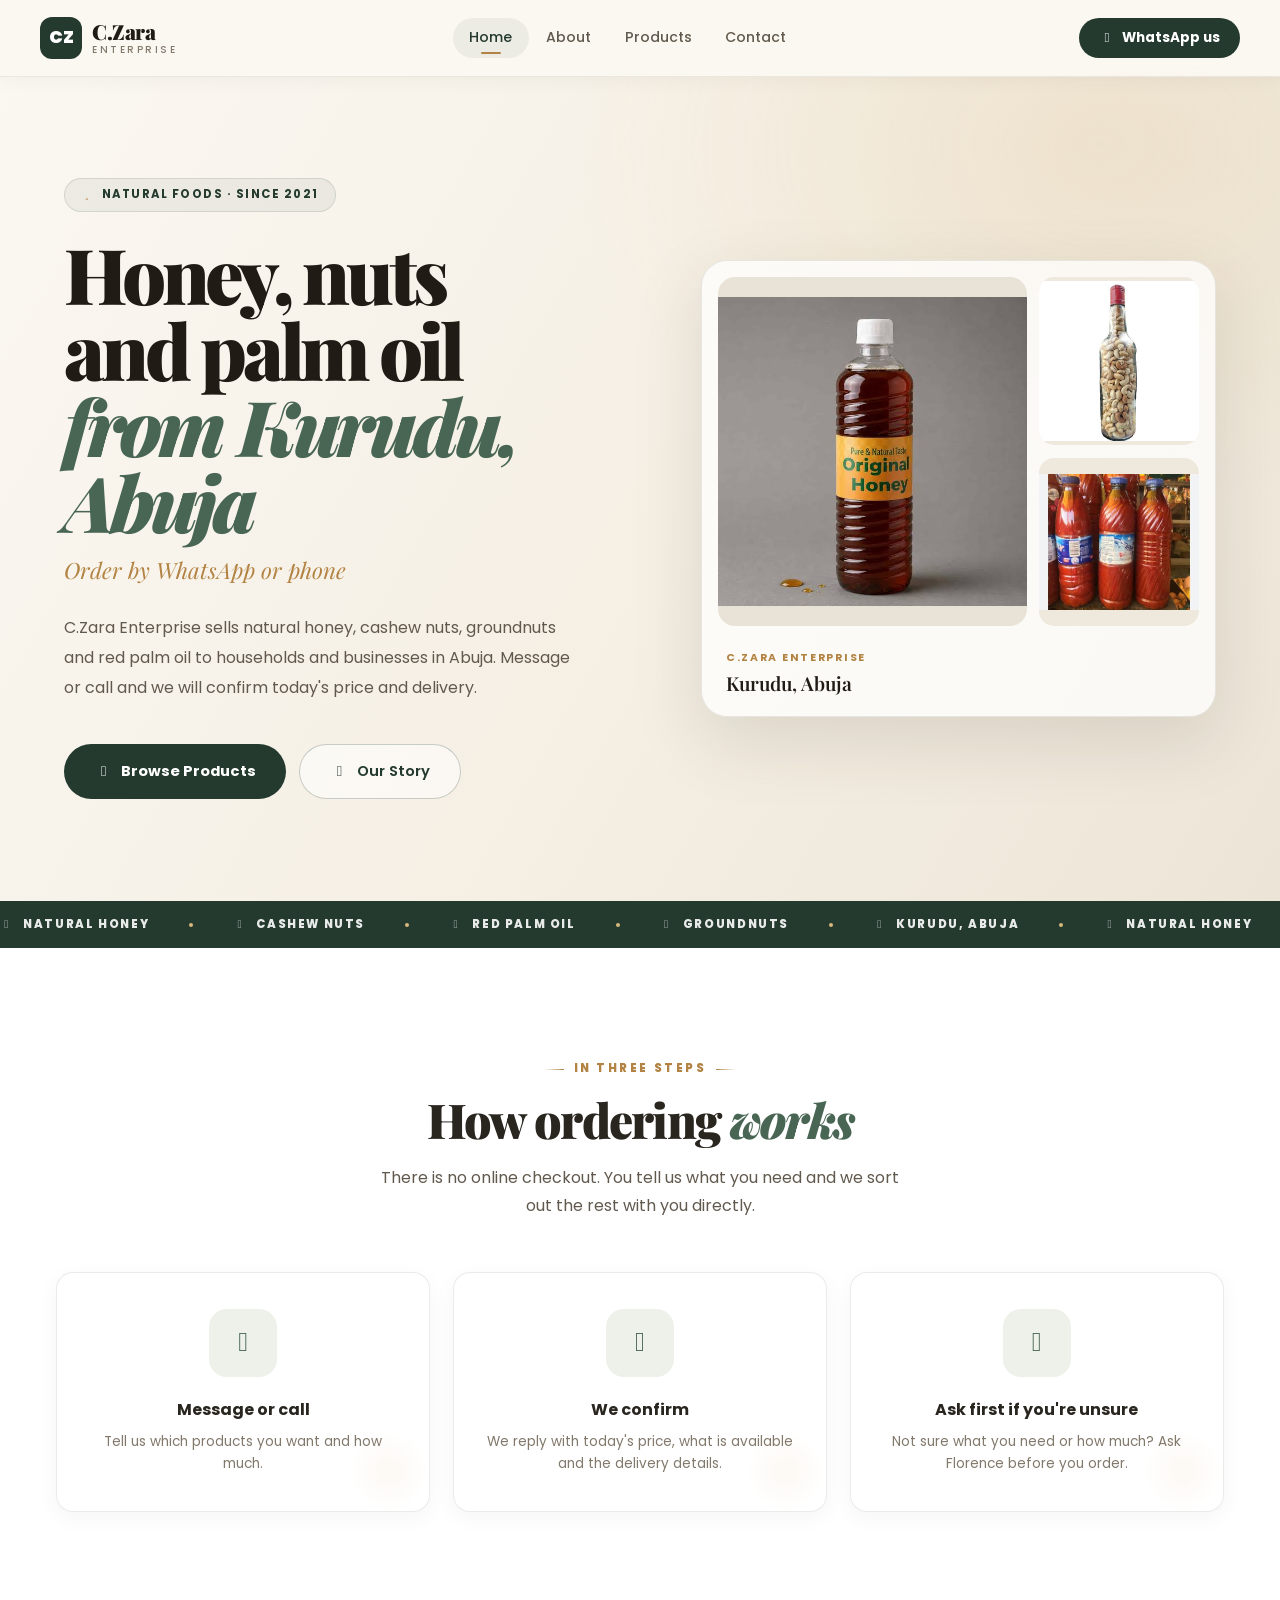
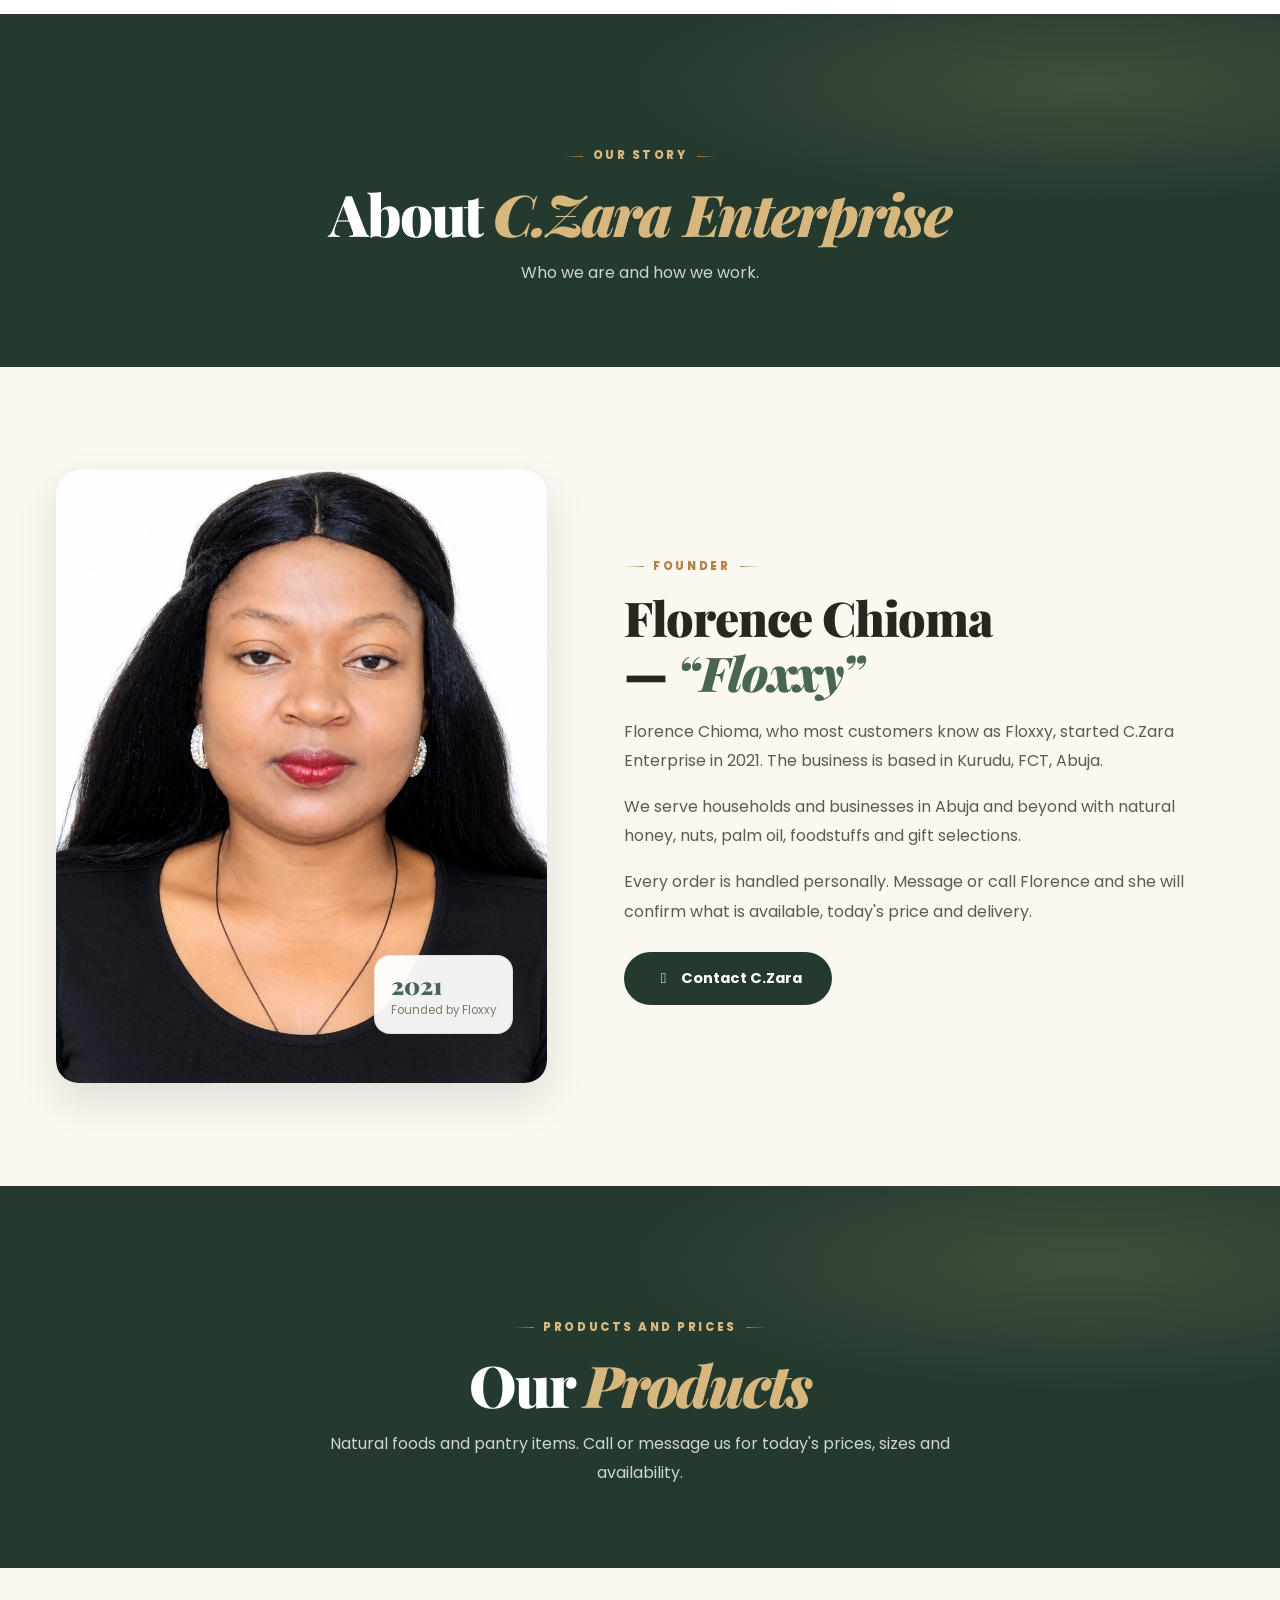
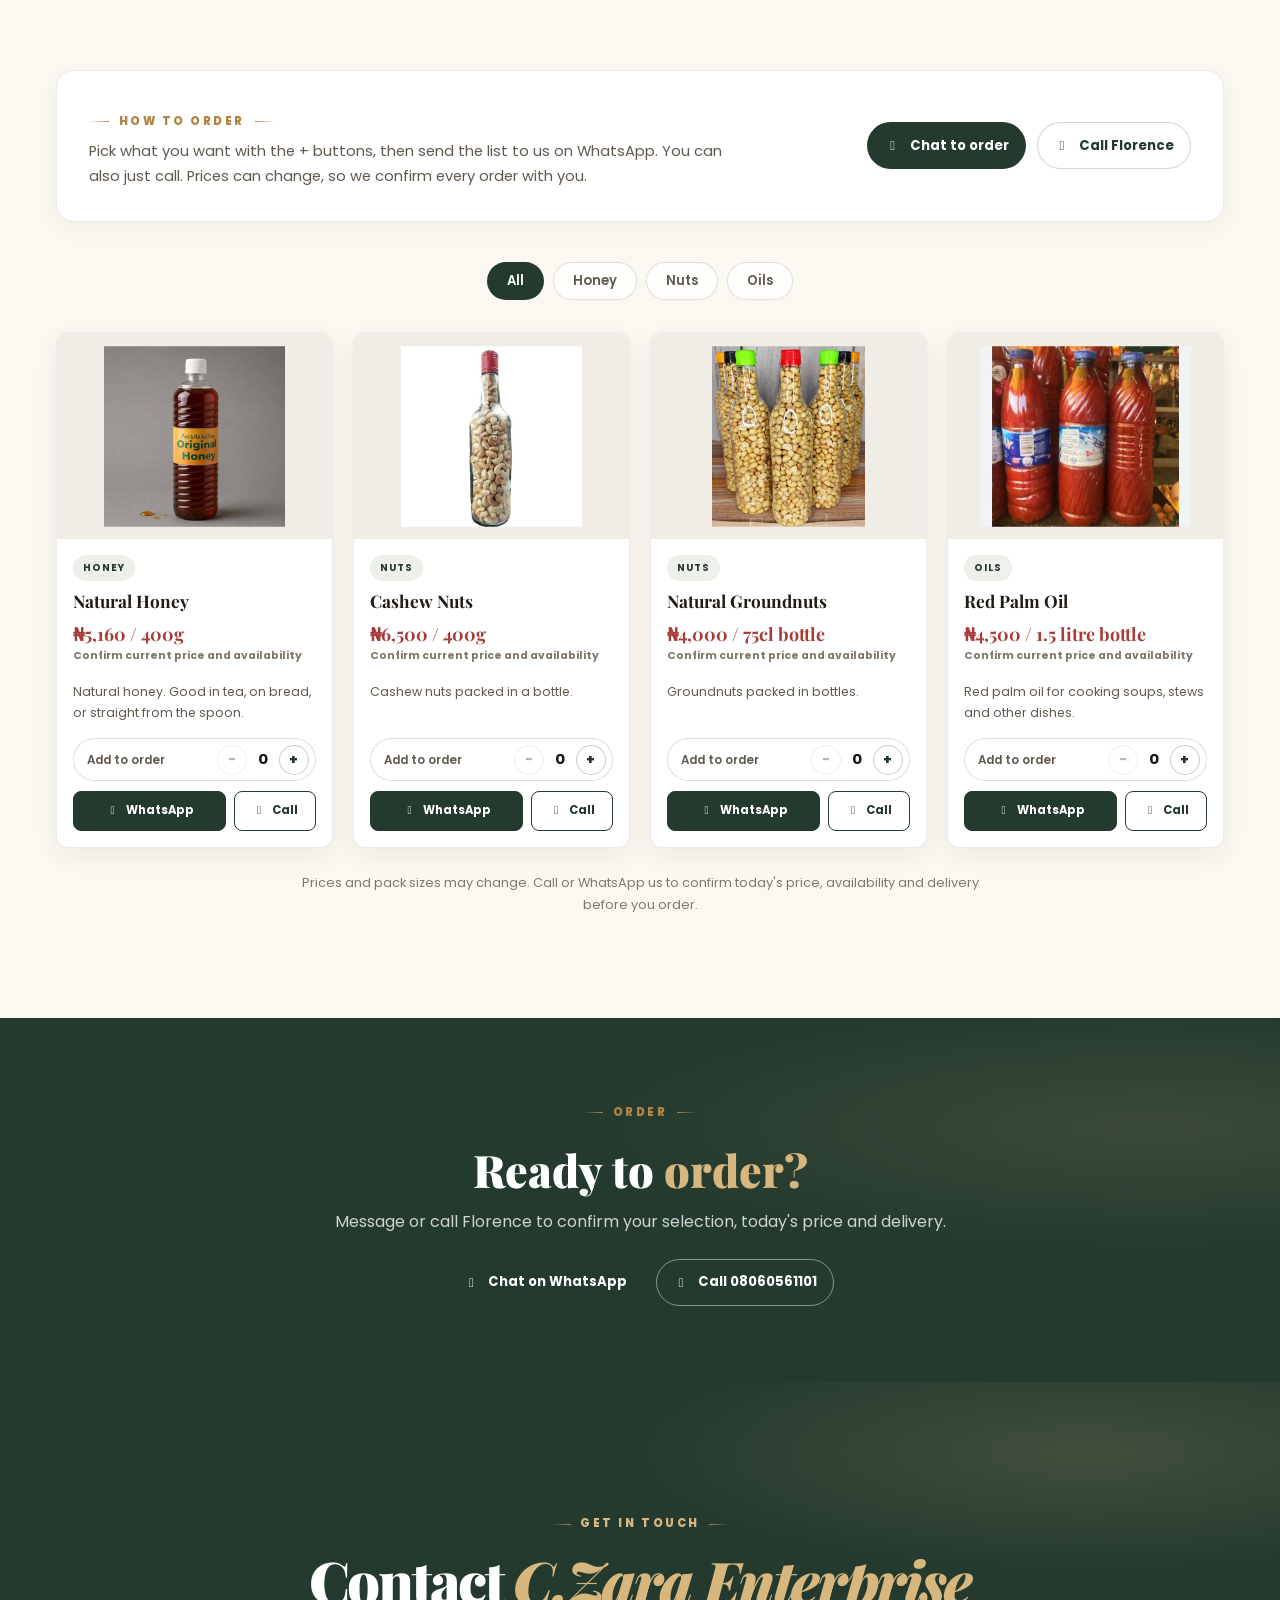
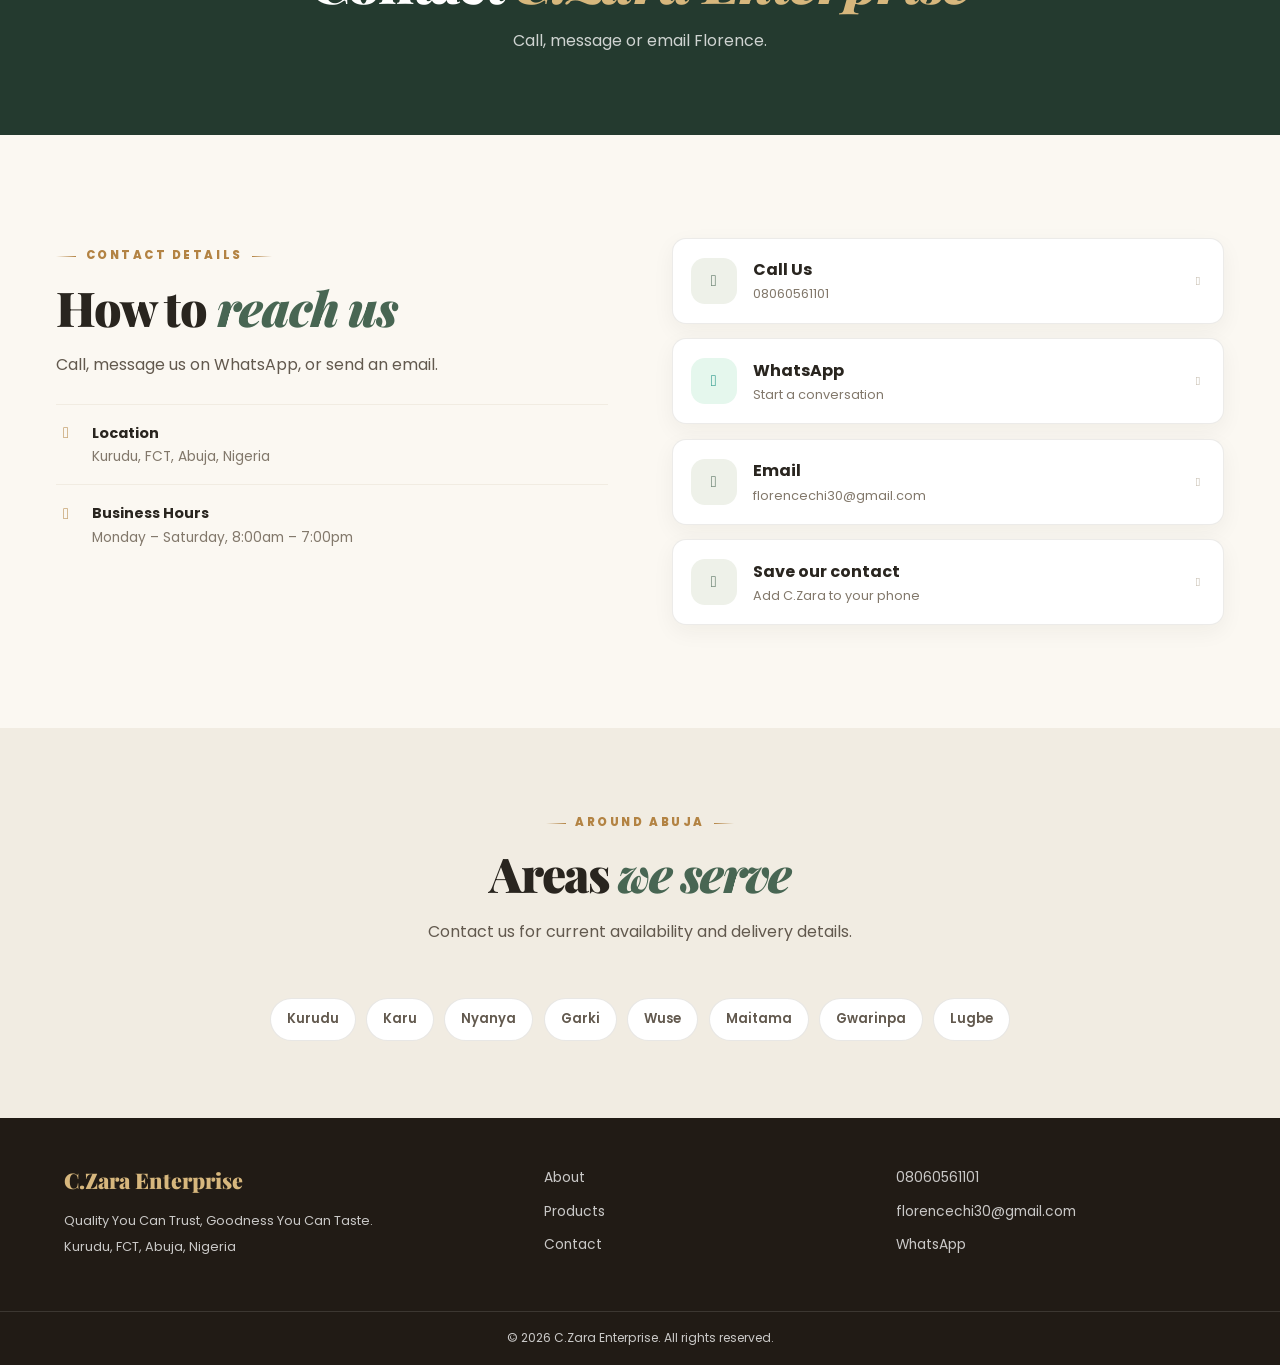
==== commit 972e1d3e: "Add files via upload" ====
--- a/index.html
+++ b/index.html
@@ -3,13 +3,14 @@
 <head>
   <meta charset="utf-8">
   <meta name="viewport" content="width=device-width, initial-scale=1">
-  <meta name="description" content="C.Zara Enterprise brings natural honey, nuts, palm oil and wholesome foods to families in Abuja, Nigeria.">
+  <meta name="description" content="C.Zara Enterprise sells natural honey, cashew nuts, groundnuts and red palm oil in Abuja, Nigeria. Order by WhatsApp or phone.">
   <meta name="theme-color" content="#2c1810">
+  <script type="application/ld+json">{"@context": "https://schema.org", "@type": "LocalBusiness", "name": "C.Zara Enterprise", "description": "Natural honey, nuts, palm oil and foodstuffs from Kurudu, Abuja.", "url": "https://chiomafloxxy.github.io/", "image": "https://chiomafloxxy.github.io/assets/images/products/natural-honey.jpg", "telephone": "+2348060561101", "email": "florencechi30@gmail.com", "foundingDate": "2021", "founder": {"@type": "Person", "name": "Florence Chioma"}, "address": {"@type": "PostalAddress", "addressLocality": "Kurudu", "addressRegion": "FCT", "addressCountry": "NG"}, "areaServed": ["Kurudu", "Karu", "Nyanya", "Garki", "Wuse", "Maitama", "Gwarinpa", "Lugbe"], "openingHoursSpecification": [{"@type": "OpeningHoursSpecification", "dayOfWeek": ["Monday", "Tuesday", "Wednesday", "Thursday", "Friday", "Saturday"], "opens": "08:00", "closes": "19:00"}]}</script>
   <link rel="canonical" href="https://chiomafloxxy.github.io/">
   <meta property="og:type" content="website">
   <meta property="og:site_name" content="C.Zara Enterprise">
   <meta property="og:title" content="C.Zara Enterprise | Natural Honey, Nuts &amp; Palm Oil in Abuja">
-  <meta property="og:description" content="C.Zara Enterprise brings natural honey, nuts, palm oil and wholesome foods to families in Abuja, Nigeria.">
+  <meta property="og:description" content="C.Zara Enterprise sells natural honey, cashew nuts, groundnuts and red palm oil in Abuja, Nigeria. Order by WhatsApp or phone.">
   <meta property="og:url" content="https://chiomafloxxy.github.io/">
   <meta property="og:image" content="https://chiomafloxxy.github.io/assets/images/products/natural-honey.jpg">
   <title>C.Zara Enterprise | Natural Honey, Nuts &amp; Palm Oil in Abuja</title>
@@ -60,7 +61,7 @@
     <div class="hero-particles" aria-hidden="true"></div>
     <div class="hero-inner">
       <div class="hero-content">
-        <div class="hero-badge"><i class="fa-solid fa-star"></i> <span data-cms="hero_badge">Natural foods · Kurudu, Abuja</span></div>
+        <div class="hero-badge"><i class="fa-solid fa-star"></i> <span data-cms="hero_badge">Natural foods · Since 2021</span></div>
         <h1 class="hero-title" id="hero-title"><span class="accent-line" data-cms="hero_title_first">Honey, nuts and palm oil</span><span class="accent" data-cms="hero_title_second">from Kurudu, Abuja</span></h1>
         <p class="hero-tagline" data-cms="hero_tagline">Order by WhatsApp or phone</p>
         <p class="hero-desc" data-cms="hero_description">C.Zara Enterprise sells natural honey, cashew nuts, groundnuts and red palm oil to households and businesses in Abuja. Message or call and we will confirm today's price and delivery.</p>
@@ -102,21 +103,21 @@
   <section class="section" style="background:white">
     <div class="container">
       <div class="section-header fade-up">
-        <div class="eyebrow" data-cms="values_eyebrow">How it works</div>
-        <h2 class="section-title"><span data-cms="values_title_first">Order by</span> <span class="italic" data-cms="values_title_accent">WhatsApp or phone</span></h2>
+        <div class="eyebrow" data-cms="values_eyebrow">In three steps</div>
+        <h2 class="section-title"><span data-cms="values_title_first">How ordering</span> <span class="italic" data-cms="values_title_accent">works</span></h2>
         <p class="section-desc" data-cms="values_description">There is no online checkout. You tell us what you need and we sort out the rest with you directly.</p>
       </div>
       <div class="features-grid">
         <article class="feature-card fade-up"><div class="feature-icon"><i class="fa-solid fa-comment-dots"></i></div><h3 data-cms="feature_1_title">Message or call</h3><p data-cms="feature_1_description">Tell us which products you want and how much.</p></article>
         <article class="feature-card fade-up"><div class="feature-icon"><i class="fa-solid fa-circle-check"></i></div><h3 data-cms="feature_2_title">We confirm</h3><p data-cms="feature_2_description">We reply with today's price, what is available and the delivery details.</p></article>
-        <article class="feature-card fade-up"><div class="feature-icon"><i class="fa-solid fa-location-dot"></i></div><h3 data-cms="feature_3_title">Based in Kurudu</h3><p data-cms="feature_3_description">C.Zara is run from Kurudu, FCT, Abuja, and serves customers around Abuja.</p></article>
+        <article class="feature-card fade-up"><div class="feature-icon"><i class="fa-solid fa-circle-question"></i></div><h3 data-cms="feature_3_title">Ask first if you're unsure</h3><p data-cms="feature_3_description">Not sure what you need or how much? Ask Florence before you order.</p></article>
       </div>
     </div>
   </section>
 
 </div>
 <div class="page-section" id="about" data-cms-page="about">
-  <section class="page-hero"><div class="eyebrow" data-cms="hero_eyebrow">Our Story</div><h2 class="page-hero-title"><span data-cms="hero_title_first">About</span> <span class="gold" data-cms="hero_title_accent">C.Zara Enterprise</span></h2><p data-cms="hero_description">A natural foods business in Kurudu, FCT Abuja.</p></section>
+  <section class="page-hero"><div class="eyebrow" data-cms="hero_eyebrow">Our Story</div><h2 class="page-hero-title"><span data-cms="hero_title_first">About</span> <span class="gold" data-cms="hero_title_accent">C.Zara Enterprise</span></h2><p data-cms="hero_description">Who we are and how we work.</p></section>
   <section class="section" style="background:var(--cream)"><div class="container site-story-grid">
     <div class="site-founder-art fade-left"><img class="site-founder-photo-main" src="assets/images/florence-chioma.jpg" alt="Portrait of Florence Chioma, founder of C.Zara Enterprise" width="800" height="1010" loading="lazy">
       <div class="site-founded"><strong>2021</strong><span>Founded by Floxxy</span></div>
@@ -132,7 +133,7 @@
 <div class="page-section" id="products" data-cms-page="gallery">
   <section class="page-hero"><div class="eyebrow" data-cms="hero_eyebrow">Products and prices</div><h2 class="page-hero-title"><span data-cms="hero_title_first">Our</span> <span class="gold" data-cms="hero_title_accent">Products</span></h2><p data-cms="hero_description">Natural foods and pantry items. Call or message us for today's prices, sizes and availability.</p></section>
   <section class="section" style="background:var(--cream)"><div class="container">
-    <div class="catalogue-intro"><div><span class="eyebrow">How to order</span><p>Prices and pack sizes can change, so we confirm every order with you. There is no online checkout: order by phone or WhatsApp.</p></div><div class="catalogue-contact-actions"><a class="catalogue-contact-whatsapp" href="https://wa.me/2348060561101" target="_blank" rel="noopener noreferrer"><i class="fa-brands fa-whatsapp" aria-hidden="true"></i> Chat to order</a><a class="catalogue-contact-call" href="tel:+2348060561101"><i class="fa-solid fa-phone" aria-hidden="true"></i> Call Florence</a></div></div>
+    <div class="catalogue-intro"><div><span class="eyebrow">How to order</span><p>Pick what you want with the + buttons, then send the list to us on WhatsApp. You can also just call. Prices can change, so we confirm every order with you.</p></div><div class="catalogue-contact-actions"><a class="catalogue-contact-whatsapp" href="https://wa.me/2348060561101" target="_blank" rel="noopener noreferrer"><i class="fa-brands fa-whatsapp" aria-hidden="true"></i> Chat to order</a><a class="catalogue-contact-call" href="tel:+2348060561101"><i class="fa-solid fa-phone" aria-hidden="true"></i> Call Florence</a></div></div>
     <div class="filter-tabs site-gallery-filters" role="group" aria-label="Filter products by category">
       <button class="filter-tab active" type="button" data-gallery-filter="all" aria-pressed="true">All</button>
       <button class="filter-tab" type="button" data-gallery-filter="honey" aria-pressed="false">Honey</button>
@@ -160,6 +161,20 @@
       </article>
     </div>
     <nav id="galleryPagination" class="site-gallery-pagination" aria-label="Gallery pages" hidden></nav>
+    <section class="order-panel" id="orderPanel" aria-labelledby="orderTitle" hidden>
+      <h3 id="orderTitle">Your order</h3>
+      <ul class="order-lines" id="orderLines"></ul>
+      <p class="order-total" id="orderTotal"></p>
+      <div class="order-fields">
+        <label>Your name (optional)<input id="orderName" type="text" maxlength="60" autocomplete="name"></label>
+        <label>Delivery area (optional)<input id="orderArea" type="text" maxlength="60" placeholder="For example, Karu"></label>
+      </div>
+      <div class="order-actions">
+        <a class="order-send" id="orderSend" href="https://wa.me/2348060561101" target="_blank" rel="noopener noreferrer"><i class="fa-brands fa-whatsapp" aria-hidden="true"></i> Send order on WhatsApp</a>
+        <button class="order-clear" id="orderClear" type="button">Clear</button>
+      </div>
+      <p class="order-fineprint">This opens WhatsApp with your list already written. We reply to confirm availability, the final price and delivery.</p>
+    </section>
     <p class="site-gallery-note" data-cms="gallery_note">Prices and pack sizes may change. Call or WhatsApp us to confirm today's price, availability and delivery before you order.</p>
   </div></section>
   <section class="section-sm site-home-cta"><div class="container fade-up"><div class="eyebrow" data-cms="cta_eyebrow">Order</div><h2><span data-cms="cta_title_first">Ready to</span> <span class="italic" data-cms="cta_title_accent">order?</span></h2><p data-cms="cta_description">Message or call Florence to confirm your selection, today's price and delivery.</p><div class="catalogue-contact-actions catalogue-contact-actions-bottom"><a class="catalogue-contact-whatsapp" href="https://wa.me/2348060561101" target="_blank" rel="noopener noreferrer"><i class="fa-brands fa-whatsapp" aria-hidden="true"></i> Chat on WhatsApp</a><a class="catalogue-contact-call" href="tel:+2348060561101"><i class="fa-solid fa-phone" aria-hidden="true"></i> Call 08060561101</a></div></div></section>
@@ -172,9 +187,10 @@
       <a class="site-contact-link" href="tel:+2348060561101"><span class="site-contact-icon"><i class="fa-solid fa-phone"></i></span><span><strong>Call Us</strong><small>08060561101</small></span><i class="fa-solid fa-arrow-right"></i></a>
       <a class="site-contact-link" href="https://wa.me/2348060561101" target="_blank" rel="noopener noreferrer"><span class="site-contact-icon whatsapp"><i class="fa-brands fa-whatsapp"></i></span><span><strong>WhatsApp</strong><small>Start a conversation</small></span><i class="fa-solid fa-arrow-up-right-from-square"></i></a>
       <a class="site-contact-link" href="mailto:florencechi30@gmail.com"><span class="site-contact-icon"><i class="fa-solid fa-envelope"></i></span><span><strong>Email</strong><small>florencechi30@gmail.com</small></span><i class="fa-solid fa-arrow-right"></i></a>
+      <a class="site-contact-link" href="assets/c-zara-enterprise.vcf" download><span class="site-contact-icon"><i class="fa-solid fa-address-book"></i></span><span><strong>Save our contact</strong><small>Add C.Zara to your phone</small></span><i class="fa-solid fa-download"></i></a>
     </div>
   </div></section>
-  <section class="section-sm site-delivery"><div class="container"><div class="section-header fade-up"><div class="eyebrow" data-cms="service_eyebrow">Around Abuja</div><h2 class="section-title"><span data-cms="service_title_first">Areas</span> <span class="italic" data-cms="service_title_accent">we serve</span></h2><p class="section-desc" data-cms="service_description">Based in Kurudu, FCT, Abuja. Contact us for current availability and delivery details.</p></div><div class="site-area-list"><span>Kurudu</span><span>Karu</span><span>Nyanya</span><span>Garki</span><span>Wuse</span><span>Maitama</span><span>Gwarinpa</span><span>Lugbe</span></div></div></section>
+  <section class="section-sm site-delivery"><div class="container"><div class="section-header fade-up"><div class="eyebrow" data-cms="service_eyebrow">Around Abuja</div><h2 class="section-title"><span data-cms="service_title_first">Areas</span> <span class="italic" data-cms="service_title_accent">we serve</span></h2><p class="section-desc" data-cms="service_description">Contact us for current availability and delivery details.</p></div><div class="site-area-list"><span>Kurudu</span><span>Karu</span><span>Nyanya</span><span>Garki</span><span>Wuse</span><span>Maitama</span><span>Gwarinpa</span><span>Lugbe</span></div></div></section>
 </div>
 </main>
 
@@ -186,6 +202,7 @@
   </div>
   <div class="site-footer-bottom">© <span data-current-year>2026</span> C.Zara Enterprise. All rights reserved.</div>
 </footer>
+<div class="order-bar" id="orderBar" hidden><span id="orderBarText"></span><button type="button" id="orderBarButton">Review order</button></div>
 <button class="float-scroll-top" type="button" aria-label="Scroll to top"><i class="fa-solid fa-arrow-up"></i></button>
 <script src="assets/js/main.js"></script>
 </body>
--- a/assets/css/site.css
+++ b/assets/css/site.css
@@ -1557,4 +1557,91 @@
 .site-founded { background: rgba(255,255,255,.94); box-shadow: 0 10px 26px rgba(39,31,22,.18); }
 .nav-link.active, .mobile-nav-link.active { color: var(--green-deep); }
 @media (max-width: 1100px) { .site-founder-art { width: min(100%, 440px); min-height: 0; } }
-@media (max-width: 600px) { .site-founder-art { min-height: 0; width: min(100%, 360px); } }
+@media (max-width: 600px) { .site-founder-art { min-height: 0; width: min(100%, 360px); } }
+
+/* ---- Premium polish ------------------------------------------------------------ */
+::selection { background: rgba(179, 131, 67, .28); color: var(--brown-dark); }
+h1, h2, h3, .page-hero-title { text-wrap: balance; }
+.site-gallery-grid .gi-sub, .catalogue-intro p, .site-gallery-note, .section-desc { text-wrap: pretty; }
+.gi-price strong, .order-line-price, .order-total, .qty-value { font-variant-numeric: lining-nums tabular-nums; }
+a:focus-visible, button:focus-visible, input:focus-visible { outline: 2px solid var(--honey-gold); outline-offset: 3px; }
+.site-gallery-art img { transition: transform .5s ease; }
+.site-gallery-grid .gallery-item:hover .site-gallery-art img { transform: scale(1.03); }
+.site-gallery-grid .gallery-item.in-order { border-color: var(--green-main); box-shadow: 0 0 0 1px var(--green-main), var(--shadow-card); }
+@media (prefers-reduced-motion: reduce) {
+  .site-gallery-art img, .site-gallery-grid .gallery-item:hover .site-gallery-art img { transition: none; transform: none; }
+}
+
+/* ---- Quantity control on product cards ---------------------------------------- */
+.site-gallery-grid .gi-qty {
+  display: flex; align-items: center; justify-content: space-between; gap: .6rem;
+  width: 100%; margin: auto 0 .6rem; padding: .35rem .4rem .35rem .8rem;
+  border: 1px solid rgba(71, 59, 42, .16); border-radius: 999px; background: #fff;
+}
+.site-gallery-grid .gi-qty + .gi-actions { margin-top: 0; }
+.qty-label { color: var(--text-mid); font-size: .74rem; font-weight: 600; }
+.qty-stepper { display: flex; align-items: center; gap: .15rem; }
+.qty-btn {
+  width: 30px; height: 30px; display: grid; place-items: center; padding: 0;
+  border: 1px solid rgba(36, 58, 47, .25); border-radius: 50%; background: #fff; color: var(--green-deep);
+  font: 600 1.05rem/1 inherit; cursor: pointer; transition: background .2s ease, color .2s ease, border-color .2s ease;
+}
+.qty-btn:hover:not(:disabled) { background: var(--green-deep); border-color: var(--green-deep); color: #fff; }
+.qty-btn:disabled { opacity: .35; cursor: default; }
+.qty-value { min-width: 1.7rem; color: var(--brown-dark); font-size: .92rem; font-weight: 700; text-align: center; }
+
+/* ---- Your order panel ---------------------------------------------------------- */
+.order-panel {
+  max-width: 640px; margin: 2rem auto 0; padding: 1.5rem 1.6rem;
+  border: 1px solid rgba(71, 59, 42, .14); border-radius: 18px; background: #fff; box-shadow: var(--shadow-card);
+}
+.order-panel[hidden], .order-bar[hidden] { display: none; }
+.order-panel h3 { margin: 0 0 .6rem; color: var(--brown-dark); font: 700 1.3rem/1.2 'Playfair Display', serif; }
+.order-lines { margin: 0; padding: 0; list-style: none; }
+.order-lines li {
+  display: grid; grid-template-columns: 1fr auto auto; gap: .9rem; align-items: baseline;
+  padding: .65rem 0; border-bottom: 1px solid rgba(71, 59, 42, .1); font-size: .92rem;
+}
+.order-line-price { color: var(--text-mid); font-weight: 600; }
+.order-remove { padding: 0; border: 0; background: none; color: var(--text-light); font: inherit; font-size: .78rem; text-decoration: underline; cursor: pointer; }
+.order-remove:hover { color: #a63d38; }
+.order-total { margin: .9rem 0 1.1rem; color: var(--brown-dark); font-weight: 700; }
+.order-fields { display: grid; grid-template-columns: 1fr 1fr; gap: .8rem; margin-bottom: 1.1rem; }
+.order-fields label { display: grid; gap: .3rem; color: var(--text-mid); font-size: .78rem; font-weight: 600; }
+.order-fields input {
+  width: 100%; padding: .65rem .8rem; border: 1px solid rgba(71, 59, 42, .22); border-radius: 10px;
+  background: var(--cream); color: var(--text-dark); font: inherit; font-size: .92rem;
+}
+.order-fields input:focus { border-color: var(--honey-gold); background: #fff; }
+.order-actions { display: flex; flex-wrap: wrap; align-items: center; gap: .8rem; }
+.order-send {
+  display: inline-flex; align-items: center; justify-content: center; gap: .55rem; min-height: 46px; padding: .7rem 1.3rem;
+  border-radius: 999px; background: var(--green-deep); color: #fff; font-size: .85rem; font-weight: 700;
+  transition: background .2s ease;
+}
+.order-send:hover { background: var(--green-main); color: #fff; }
+.order-clear { padding: .5rem .3rem; border: 0; background: none; color: var(--text-mid); font: inherit; font-size: .82rem; text-decoration: underline; cursor: pointer; }
+.order-clear:hover { color: #a63d38; }
+.order-fineprint { margin: 1rem 0 0; color: var(--text-light); font-size: .78rem; line-height: 1.6; }
+
+/* ---- Floating order bar -------------------------------------------------------- */
+.order-bar {
+  position: fixed; z-index: 940; bottom: 16px; left: 16px; right: 68px; max-width: 460px;
+  display: flex; align-items: center; justify-content: space-between; gap: .8rem;
+  padding: .55rem .6rem .55rem 1.1rem; border-radius: 999px;
+  background: var(--brown-dark); color: #fff; box-shadow: var(--shadow-float); font-size: .88rem; font-weight: 600;
+}
+.order-bar button {
+  padding: .55rem 1.05rem; border: 0; border-radius: 999px; background: var(--honey-light); color: var(--brown-dark);
+  font: inherit; font-size: .82rem; font-weight: 700; cursor: pointer; white-space: nowrap;
+}
+.order-bar button:hover { background: #fff; }
+@media (min-width: 760px) { .order-bar { left: 50%; right: auto; width: min(460px, calc(100vw - 160px)); transform: translateX(-50%); } }
+@media (max-width: 600px) {
+  .qty-label { display: none; }
+  .site-gallery-grid .gi-qty { justify-content: center; padding: .3rem; }
+  .order-panel { padding: 1.2rem 1.1rem; }
+  .order-fields { grid-template-columns: 1fr; }
+  .order-lines li { grid-template-columns: 1fr auto; }
+  .order-lines li .order-remove { grid-column: 1 / -1; justify-self: start; }
+}
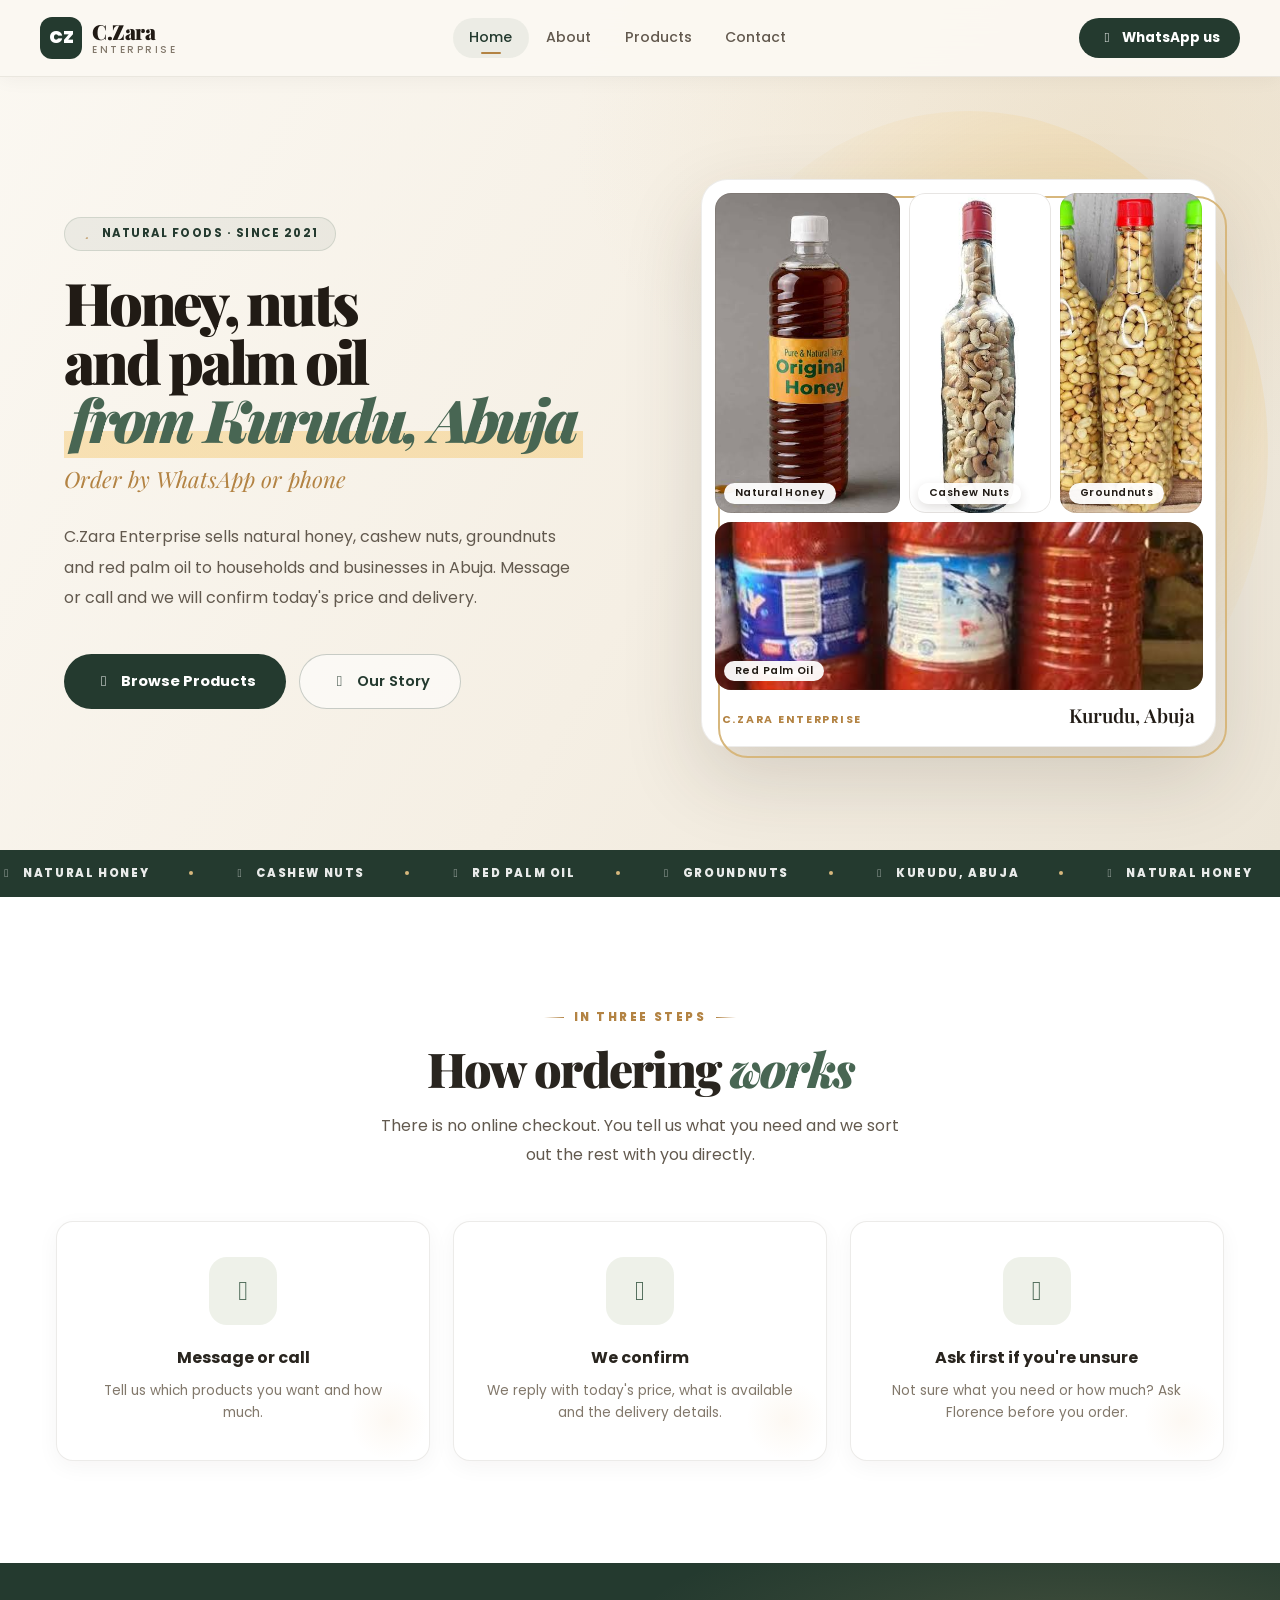
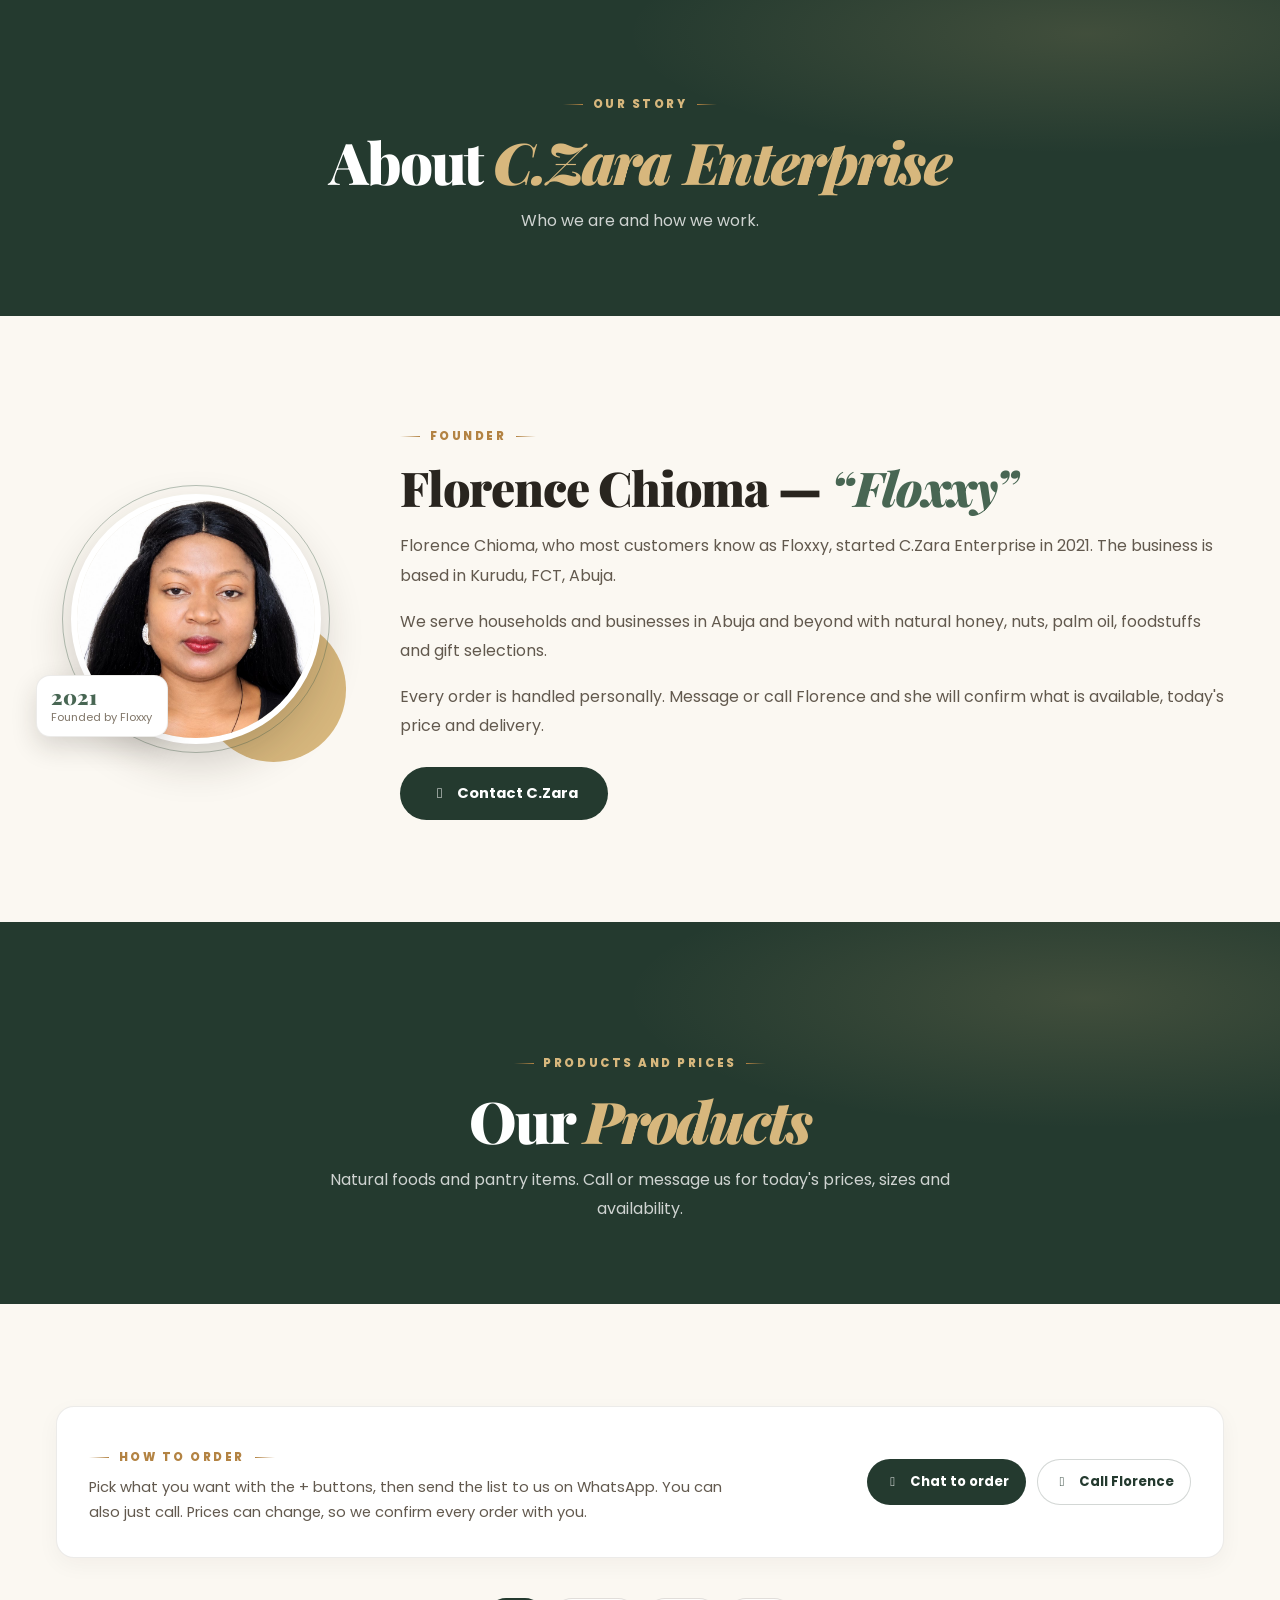
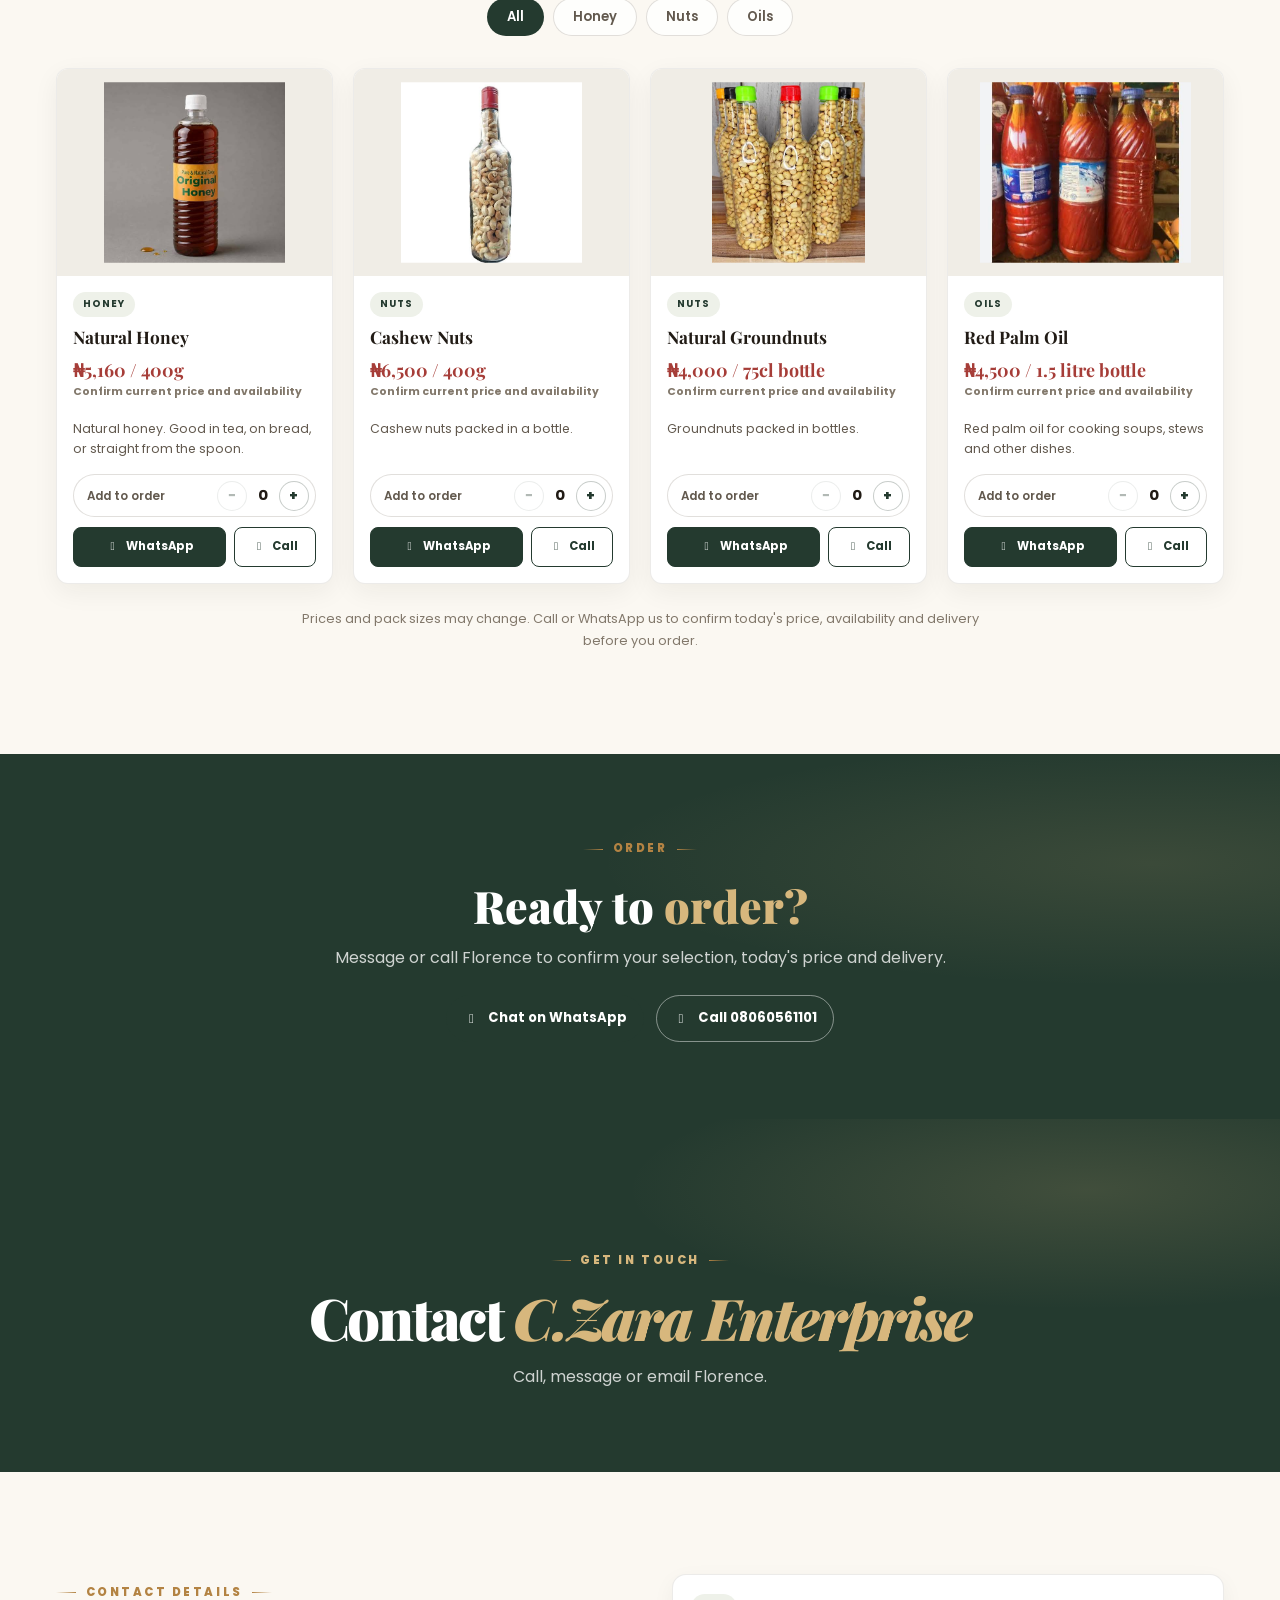
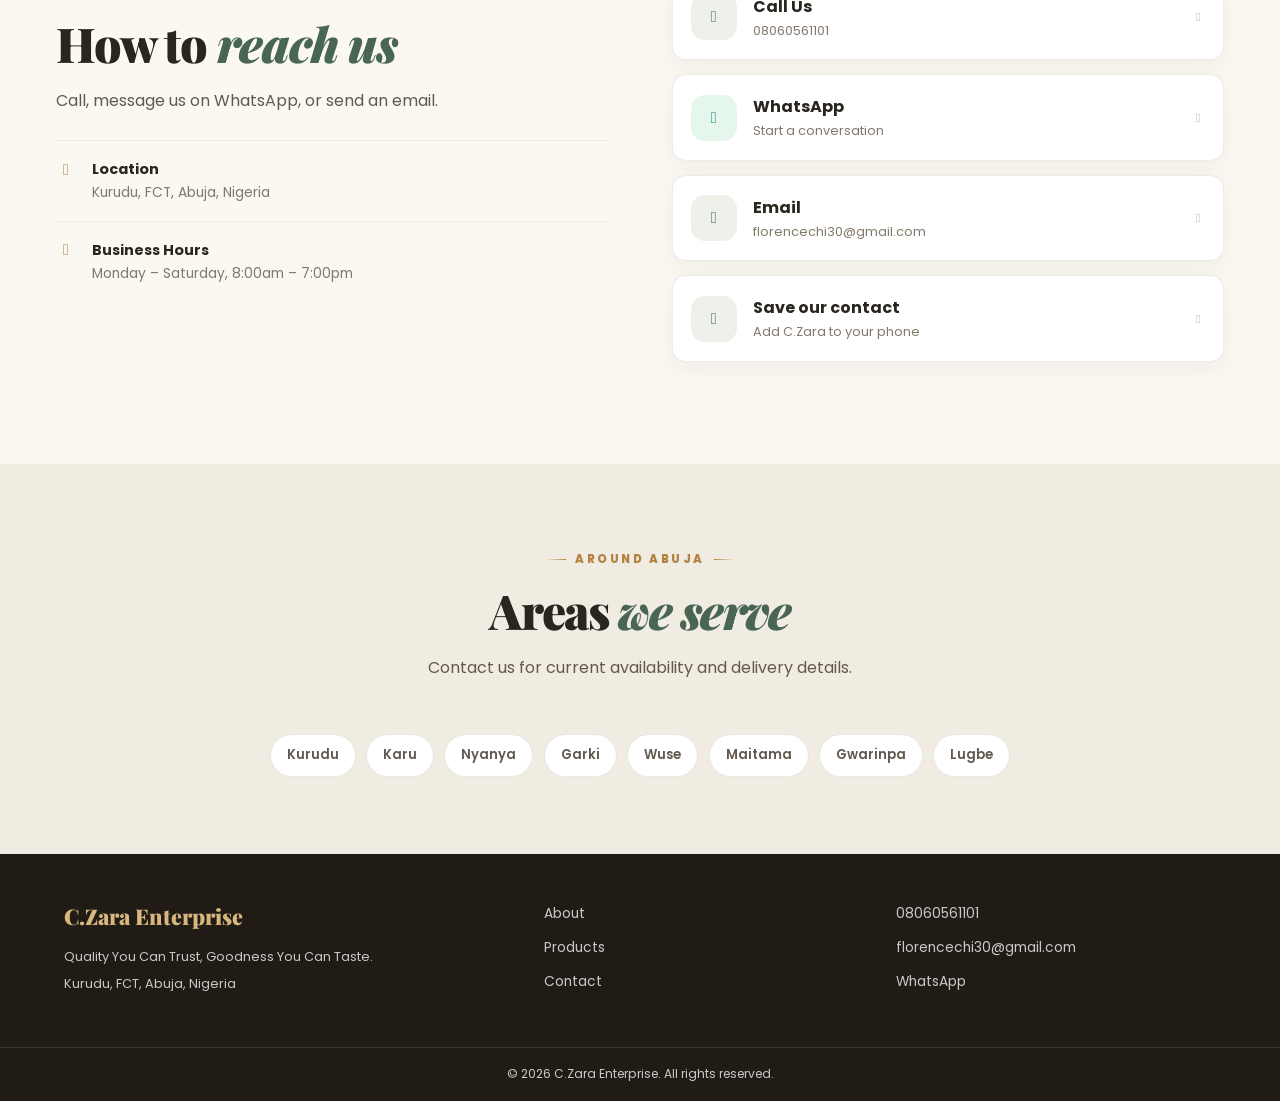
==== commit d0cc26db: "Add files via upload" ====
--- a/index.html
+++ b/index.html
@@ -71,13 +71,12 @@
         </div>
       </div>
       <div class="hero-visual" aria-hidden="true">
-        <div class="hero-product-showcase site-hero-showcase">
-          <div class="hero-product-img site-hero-art">
-            <img class="site-hero-featured" src="assets/images/products/natural-honey.jpg" alt="" fetchpriority="high">
-          </div>
-          <div class="site-hero-photo-stack">
-            <img src="assets/images/products/cashew-nuts.jpg" alt="" loading="lazy">
-            <img src="assets/images/products/red-palm-oil.jpg" alt="" loading="lazy">
+        <div class="site-hero-showcase">
+          <div class="site-hero-tiles">
+            <figure class="hero-tile tile-honey"><img src="assets/images/products/natural-honey.jpg" alt="" fetchpriority="high" decoding="async"><figcaption>Natural Honey</figcaption></figure>
+            <figure class="hero-tile tile-cashew"><img src="assets/images/products/cashew-nuts.jpg" alt="" decoding="async"><figcaption>Cashew Nuts</figcaption></figure>
+            <figure class="hero-tile tile-nuts"><img src="assets/images/products/groundnuts.jpg" alt="" decoding="async"><figcaption>Groundnuts</figcaption></figure>
+            <figure class="hero-tile tile-oil"><img src="assets/images/products/red-palm-oil.jpg" alt="" decoding="async"><figcaption>Red Palm Oil</figcaption></figure>
           </div>
           <div class="site-hero-caption"><span>C.Zara Enterprise</span><strong>Kurudu, Abuja</strong></div>
         </div>
--- a/assets/css/site.css
+++ b/assets/css/site.css
@@ -1,1563 +1,676 @@
-.page-hero {-
-  min-height: 340px;-
-  padding: calc(var(--nav-h) + 4rem) 1.5rem 3.5rem;-
-  display: flex;-
-  flex-direction: column;-
-  align-items: center;-
-  justify-content: center;-
-  text-align: center;-
-  color: white;-
-  background: linear-gradient(145deg, var(--brown-dark), var(--brown-main) 55%, var(--green-deep));-
-}-
-.page-hero .eyebrow { color: var(--honey-gold); }-
-.page-hero :is(h1, h2.page-hero-title) {-
-  font: 900 clamp(2.2rem, 5vw, 3.6rem)/1.15 'Playfair Display', serif;-
-  margin-bottom: .8rem;-
-}-
-.page-hero :is(h1, h2.page-hero-title) .gold { color: var(--honey-gold); font-style: italic; }-
-.page-hero > p { max-width: 650px; color: rgba(255,255,255,.72); }-
-.breadcrumb { display: flex; gap: .65rem; margin-top: 1.3rem; color: rgba(255,255,255,.7); font-size: .82rem; }-
-.breadcrumb a:hover { color: var(--honey-gold); }-
-.site-hero-art {-
-  gap: 1rem;-
-  background: radial-gradient(circle at 30% 25%, rgba(245,185,66,.35), transparent 35%), linear-gradient(135deg, #f8e3b2, #f5ecd8 50%, #b8c5a5);-
-}-
-.site-hero-art span { font-size: clamp(3rem, 8vw, 6rem); filter: drop-shadow(0 10px 12px rgba(44,24,16,.14)); }-
-.site-offerings { background: var(--cream-dark); }-
-.site-offering-grid, .site-value-grid {-
-  display: grid;-
-  grid-template-columns: repeat(auto-fit, minmax(210px, 1fr));-
-  gap: 1.2rem;-
-}-
-.site-offering, .site-value-card, .site-process-card {-
-  padding: 1.7rem;-
-  border: 1px solid rgba(212,136,42,.14);-
-  border-radius: var(--radius-lg);-
-  background: white;-
-  box-shadow: var(--shadow-card);-
-}-
-.site-offering { text-align: center; }-
-.site-offering > span { display: block; font-size: 2.8rem; margin-bottom: .75rem; }-
-.site-offering h3, .site-value-card h3, .site-process-card h3 { font: 700 1.12rem 'Playfair Display', serif; margin-bottom: .45rem; color: var(--brown-dark); }-
-.site-offering p, .site-value-card p, .site-process-card p { color: var(--text-light); font-size: .88rem; line-height: 1.75; }-
-.site-home-cta { text-align: center; color: white; background: linear-gradient(135deg, var(--brown-dark), var(--brown-main)); }-
-.site-home-cta h2 { font: 900 clamp(1.9rem, 4vw, 2.8rem)/1.2 'Playfair Display', serif; margin: .4rem 0 .7rem; }-
-.site-home-cta h2 .italic { color: var(--honey-gold); }-
-.site-home-cta p { color: rgba(255,255,255,.7); margin-bottom: 1.5rem; }-
-.site-home-cta .eyebrow { justify-content: center; }-
-.site-story-grid { display: grid; grid-template-columns: minmax(240px, .8fr) 1.2fr; gap: 4rem; align-items: center; }-
-.site-founder-art {-
-  min-height: 390px;-
-  position: relative;-
-  display: flex;-
-  align-items: center;-
-  justify-content: center;-
-  gap: .8rem;-
-  overflow: hidden;-
-  border-radius: var(--radius-xl);-
-  background: radial-gradient(circle at 25% 30%, #fff8df 0 12%, transparent 13%), linear-gradient(145deg, #e1b45d, #f7e9c6 52%, #8da78a);-
-}-
-.site-founder-art > span { font-size: clamp(3rem, 7vw, 5.5rem); filter: drop-shadow(0 10px 12px rgba(44,24,16,.16)); }-
-.site-founded { position: absolute; left: 1rem; bottom: 1rem; padding: .8rem 1.1rem; border-radius: var(--radius-md); background: white; box-shadow: var(--shadow-card); }-
-.site-founded strong, .site-founded span { display: block; }-
-.site-founded strong { color: var(--honey-gold); font: 900 1.5rem 'Playfair Display', serif; }-
-.site-founded span { color: var(--text-light); font-size: .72rem; }-
-.site-left-title { text-align: left; margin-bottom: 1rem; }-
-.site-story-grid > div > p { margin: 0 0 1rem; color: var(--text-mid); line-height: 1.85; }-
-.site-inline-cta { margin-top: .6rem; }-
-.site-value-card > span { display: grid; place-items: center; width: 48px; height: 48px; margin-bottom: 1rem; border-radius: 14px; color: var(--honey-gold); background: var(--honey-pale); font-size: 1.2rem; }-
-.site-process-card { position: relative; overflow: hidden; }-
-.site-process-card > strong { display: block; margin-bottom: 1rem; color: var(--honey-gold); font: 900 2.1rem 'Playfair Display', serif; }-
-.site-gallery-filters { justify-content: center; margin-bottom: 2rem; }-
-.site-gallery-filters [hidden] { display: none; }-
-.site-gallery-grid { columns: initial !important; display: grid; grid-template-columns: repeat(auto-fit, minmax(230px, 1fr)); gap: 1.1rem; }-
-.site-gallery-grid .gallery-item { margin: 0; break-inside: auto; }-
-.site-gallery-grid .gallery-item[hidden] { display: none; }-
-.site-gallery-art { min-height: 210px; display: grid; place-items: center; overflow: hidden; background: linear-gradient(135deg, var(--honey-pale), var(--cream-dark)); }-
-.site-gallery-art img { display: block; width: 100%; height: 210px; object-fit: contain; }-
-.site-gallery-art-empty { min-height: 210px; display: grid; place-items: center; padding: 1rem; color: var(--text-light); text-align: center; font-size: .82rem; background: linear-gradient(135deg, var(--honey-pale), var(--cream-dark)); }-
-.site-gallery-pagination { display: flex; justify-content: center; align-items: center; gap: .75rem; margin-top: 1.5rem; }-
-.site-gallery-pagination[hidden] { display: none; }-
-.site-gallery-pagination button { padding: .6rem 1rem; border: 1px solid rgba(212,136,42,.3); border-radius: var(--radius-full); color: var(--text-mid); background: white; font: inherit; font-size: .82rem; font-weight: 600; cursor: pointer; }-
-.site-gallery-pagination button:hover:not(:disabled) { border-color: var(--honey-gold); color: var(--honey-gold); }-
-.site-gallery-pagination button:disabled { opacity: .5; cursor: not-allowed; }-
-.site-gallery-page-label { color: var(--text-light); font-size: .82rem; }-
-.site-gallery-note { margin-top: 1.4rem; text-align: center; color: var(--text-light); font-size: .8rem; }-
-.site-contact-layout { display: grid; grid-template-columns: 1fr 1fr; gap: 3rem; align-items: start; }-
-.site-contact-intro > p { color: var(--text-mid); line-height: 1.8; margin-bottom: 1.5rem; }-
-.site-contact-card { display: flex; align-items: flex-start; gap: 1rem; padding: 1rem 0; border-top: 1px solid var(--cream-dark); }-
-.site-contact-card > i { color: var(--honey-gold); margin-top: .3rem; }-
-.site-contact-card h3 { font-size: .9rem; }-
-.site-contact-card p { color: var(--text-light); font-size: .86rem; }-
-.site-contact-actions { display: grid; gap: .9rem; }-
-.site-contact-link { display: flex; align-items: center; gap: 1rem; padding: 1.1rem; border: 1px solid rgba(212,136,42,.15); border-radius: var(--radius-md); background: white; box-shadow: var(--shadow-card); }-
-.site-contact-link:hover { transform: translateY(-2px); border-color: var(--honey-gold); }-
-.site-contact-icon { display: grid; place-items: center; width: 46px; height: 46px; border-radius: 14px; color: var(--honey-gold); background: var(--honey-pale); }-
-.site-contact-icon.whatsapp { color: #128c7e; background: #e5f7ed; }-
-.site-contact-link > span:nth-child(2) { flex: 1; }-
-.site-contact-link strong, .site-contact-link small { display: block; }-
-.site-contact-link small { color: var(--text-light); font-size: .8rem; overflow-wrap: anywhere; }-
-.site-contact-link > i:last-child { color: var(--text-faint); font-size: .75rem; }-
-.site-delivery { background: var(--cream-dark); }-
-.site-area-list { display: flex; justify-content: center; flex-wrap: wrap; gap: .65rem; }-
-.site-area-list span { padding: .6rem 1rem; border: 1px solid rgba(212,136,42,.2); border-radius: var(--radius-full); color: var(--text-mid); background: white; font-size: .82rem; font-weight: 600; }-
-.site-footer { color: rgba(255,255,255,.7); background: #150a04; }-
-.site-footer-inner { display: grid; grid-template-columns: 1.4fr 1fr 1fr; gap: 2rem; padding: 3rem 1.5rem; }-
-.site-footer-brand { display: inline-block; margin-bottom: .7rem; color: var(--honey-gold); font: 900 1.35rem 'Playfair Display', serif; }-
-.site-footer-inner p { margin: .3rem 0; font-size: .8rem; }-
-.site-footer nav, .site-footer-contact { display: grid; align-content: start; gap: .65rem; font-size: .86rem; }-
-.site-footer a:hover { color: var(--honey-gold); }-
-.site-footer-bottom { padding: 1rem; border-top: 1px solid rgba(255,255,255,.1); text-align: center; font-size: .76rem; }-
-.site-404 { min-height: 100vh; display: grid; place-items: center; padding: 2rem; text-align: center; background: linear-gradient(160deg, var(--cream), var(--honey-pale)); }-
-.site-404 main { max-width: 550px; }-
-.site-404-mark { color: var(--honey-gold); font: 900 clamp(5rem, 18vw, 8rem)/1 'Playfair Display', serif; }-
-.site-404 h1 { margin-bottom: .6rem; font: 900 2rem 'Playfair Display', serif; }-
-.site-404 p { margin-bottom: 1.5rem; color: var(--text-mid); }-
-.site-404-links { display: flex; justify-content: center; flex-wrap: wrap; gap: .8rem; }-
-@media (max-width: 800px) {-
-  .site-story-grid, .site-contact-layout { grid-template-columns: 1fr; gap: 2rem; }-
-  .site-founder-art { min-height: 290px; }-
-}-
-@media (max-width: 600px) {-
-  .site-footer-inner { grid-template-columns: 1fr; gap: 1.5rem; padding: 2.5rem 1rem; }-
-  .site-gallery-grid { grid-template-columns: repeat(2, minmax(0, 1fr)); gap: .75rem; }-
-  .site-gallery-art, .site-gallery-art-empty { min-height: 145px; }-
-  .site-gallery-art img { height: 145px; }-
-  .site-gallery-grid .gi-body { padding: .75rem; }-
-  .site-gallery-grid .gi-title { font-size: .8rem; }-
-  .site-gallery-grid .gi-sub { font-size: .68rem; }-
-  .site-hero-art { font-size: 3rem; }-
-}-
--
-/* Refined, responsive brand system */-
-:root {-
-  --brown-dark: #211b15;-
-  --brown-main: #44301f;-
-  --brown-mid: #76583d;-
-  --honey-gold: #b38343;-
-  --honey-light: #d7b77d;-
-  --honey-pale: #f3ead9;-
-  --honey-ultra: #faf6ef;-
-  --green-deep: #243a2f;-
-  --green-main: #486653;-
-  --green-light: #78917a;-
-  --cream: #fbf8f2;-
-  --cream-dark: #f1ece2;-
-  --text-dark: #29251f;-
-  --text-mid: #62594e;-
-  --text-light: #82786b;-
-  --text-faint: #b2a693;-
-  --shadow-gold: 0 10px 28px rgba(116, 84, 40, .15);-
-  --shadow-brown: 0 14px 36px rgba(39, 31, 22, .1);-
-  --shadow-float: 0 18px 42px rgba(39, 31, 22, .12);-
-  --shadow-card: 0 7px 24px rgba(39, 31, 22, .055);-
-  --radius-lg: 20px;-
-  --radius-xl: 28px;-
-}-
--
-html { scroll-padding-top: calc(var(--nav-h) + 1rem); }-
-body { background: var(--cream); color: var(--text-dark); }-
-::selection { background: var(--green-deep); color: white; }-
-:focus-visible { outline: 3px solid var(--honey-gold); outline-offset: 3px; }-
-.container { width: min(100% - 3rem, 1200px); }-
-.section { padding-block: clamp(4rem, 8vw, 7rem); }-
-.section-sm { padding-block: clamp(3rem, 6vw, 5rem); }-
-.section-header { margin-bottom: clamp(2rem, 4vw, 3.25rem); }-
-.section-title { letter-spacing: -.035em; }-
-.section-title .italic { color: var(--green-main); }-
-.eyebrow { letter-spacing: .22em; color: var(--honey-gold); }-
--
-.navbar,-
-.navbar.scrolled,-
-.navbar.light {-
-  padding-inline: max(1.25rem, calc((100vw - 1200px) / 2));-
-  background: rgba(251, 248, 242, .96);-
-  border-bottom: 1px solid rgba(67, 55, 39, .09);-
-  box-shadow: 0 3px 18px rgba(37, 29, 20, .045);-
-  backdrop-filter: blur(18px);-
-  -webkit-backdrop-filter: blur(18px);-
-}-
-.nav-inner { height: var(--nav-h); }-
-.nav-logo-icon {-
-  color: white;-
-  background: var(--green-deep);-
-  box-shadow: none;-
-}-
-.nav-logo-text .brand-main { color: var(--brown-dark); }-
-.nav-logo-text .brand-sub { color: var(--text-light); }-
-.nav-link { color: var(--text-mid); }-
-.nav-link:hover,-
-.nav-link.active { color: var(--green-deep); background: rgba(72, 102, 83, .08); }-
-.nav-link::after { background: var(--honey-gold); }-
-.nav-order-btn {-
-  color: white;-
-  background: var(--green-deep);-
-  box-shadow: none;-
-}-
-.nav-order-btn:hover { color: white; background: var(--green-main); box-shadow: 0 8px 20px rgba(36, 58, 47, .18); }-
-.nav-hamburger { background: transparent; border-color: rgba(48, 42, 34, .18); }-
-.nav-hamburger span { background: var(--brown-dark); }-
-.mobile-menu {-
-  background: rgba(33, 27, 21, .99);-
-  border-left-color: rgba(215, 183, 125, .2);-
-}-
-.mobile-nav-link:hover,-
-.mobile-nav-link.active { color: var(--honey-light); background: rgba(215, 183, 125, .1); }-
--
-.hero {-
-  min-height: min(850px, 100svh);-
-  padding-top: var(--nav-h);-
-  background:-
-    radial-gradient(ellipse at 86% 16%, rgba(215, 183, 125, .2), transparent 34%),-
-    linear-gradient(120deg, #fbf8f2 0%, #f5efe4 55%, #ece5d7 100%);-
-}-
-.hero-inner {-
-  max-width: 1200px;-
-  padding: clamp(4rem, 8vw, 7rem) 1.5rem;-
-  grid-template-columns: minmax(0, 1fr) minmax(340px, .92fr);-
-  gap: clamp(2rem, 6vw, 5.5rem);-
-}-
-.hero-badge {-
-  color: var(--green-deep);-
-  background: rgba(72, 102, 83, .075);-
-  border: 1px solid rgba(72, 102, 83, .16);-
-  backdrop-filter: none;-
-  letter-spacing: .13em;-
-}-
-.hero-badge i { animation: none; color: var(--honey-gold); }-
-.hero-title {-
-  color: var(--brown-dark);-
-  font-size: clamp(3rem, 6vw, 5.6rem);-
-  letter-spacing: -.055em;-
-  line-height: .99;-
-}-
-.hero-title .accent { color: var(--green-main); }-
-.hero-tagline {-
-  color: var(--honey-gold);-
-  font-family: 'Playfair Display', serif;-
-  font-size: clamp(1.1rem, 2vw, 1.4rem);-
-  font-style: italic;-
-}-
-.hero-desc { max-width: 510px; color: var(--text-mid); line-height: 1.9; }-
-.hero-cta { gap: .8rem; }-
-.btn-primary {-
-  background: var(--green-deep);-
-  color: white;-
-  box-shadow: none;-
-}-
-.btn-primary:hover { background: var(--green-main); color: white; box-shadow: 0 10px 24px rgba(36, 58, 47, .18); }-
-.btn-glass {-
-  color: var(--green-deep);-
-  border: 1px solid rgba(36, 58, 47, .24);-
-  background: rgba(255,255,255,.55);-
-}-
-.btn-glass:hover { color: white; border-color: var(--green-deep); background: var(--green-deep); }-
-.hero-visual { display: block; min-width: 0; }-
-.hero-product-showcase.site-hero-showcase {-
-  display: grid;-
-  grid-template-columns: minmax(0, 1.45fr) minmax(100px, .75fr);-
-  grid-template-rows: minmax(150px, 1fr) auto;-
-  align-items: stretch;-
-  gap: .8rem;-
-  padding: 1rem;-
-  border: 1px solid rgba(85, 72, 52, .12);-
-  border-radius: 26px;-
-  background: rgba(255, 255, 255, .74);-
-  box-shadow: 0 24px 70px rgba(54, 43, 29, .13);-
-  backdrop-filter: none;-
-}-
-.site-hero-showcase .hero-product-img {-
-  min-height: 0;-
-  height: 100%;-
-  aspect-ratio: 1 / 1.13;-
-  border-radius: 17px;-
-  background: #e9e2d7;-
-}-
-.site-hero-showcase .hero-product-img img { border-radius: 0; }-
-.site-hero-featured { object-fit: contain !important; }-
-.site-hero-photo-stack { display: grid; grid-template-rows: 1fr 1fr; gap: .8rem; min-height: 0; }-
-.site-hero-photo-stack img {-
-  width: 100%;-
-  height: 100%;-
-  min-height: 0;-
-  object-fit: contain;-
-  border-radius: 15px;-
-  background: #eee8dd;-
-}-
-.site-hero-caption {-
-  grid-column: 1 / -1;-
-  display: grid;-
-  gap: .15rem;-
-  padding: .65rem .5rem .3rem;-
-}-
-.site-hero-caption span { color: var(--honey-gold); font-size: .67rem; text-transform: uppercase; letter-spacing: .16em; font-weight: 700; }-
-.site-hero-caption strong { color: var(--brown-dark); font: 600 clamp(1rem, 1.7vw, 1.2rem) 'Playfair Display', serif; }-
--
-.marquee-strip { background: var(--green-deep); padding-block: .85rem; }-
-.marquee-item { color: rgba(255,255,255,.9); font-size: .72rem; letter-spacing: .14em; }-
-.marquee-dot { background: var(--honey-light); }-
-.feature-card,-
-.site-offering,-
-.site-value-card,-
-.site-process-card {-
-  border: 1px solid rgba(71, 59, 42, .1);-
-  border-radius: 17px;-
-  box-shadow: 0 6px 22px rgba(39, 31, 22, .045);-
-}-
-.feature-card { padding: 2.2rem 1.7rem; }-
-.feature-card::before { background: var(--green-main); }-
-.feature-card:hover { transform: translateY(-4px); box-shadow: var(--shadow-float); }-
-.feature-icon { color: var(--green-main); background: #eef1e9; }-
-.feature-card:hover .feature-icon { color: white; background: var(--green-main); }-
-.site-offerings { background: #f1ece2; }-
-.site-offering-grid { grid-template-columns: repeat(2, minmax(0, 1fr)); gap: 1rem; }-
-.site-offering {-
-  display: grid;-
-  grid-template-columns: minmax(110px, .8fr) minmax(0, 1.2fr);-
-  align-items: center;-
-  gap: 1.25rem;-
-  padding: .8rem;-
-  text-align: left;-
-  background: rgba(255,255,255,.88);-
-}-
-.site-offering > img {-
-  width: 100%;-
-  height: clamp(125px, 18vw, 195px);-
-  padding: .45rem;-
-  border-radius: 12px;-
-  object-fit: contain;-
-  background: #f1ece2;-
-}-
-.site-offering h3 { font-size: 1.1rem; }-
-.site-offering p { color: var(--text-mid); }-
-.site-home-cta {-
-  color: white;-
-  background:-
-    radial-gradient(ellipse at 90% 30%, rgba(215,183,125,.13), transparent 34%),-
-    var(--green-deep);-
-}-
-.site-home-cta h2 .italic { color: var(--honey-light); }-
-.site-home-cta p { color: rgba(255,255,255,.78); }-
-.site-home-cta .btn-glass { border-color: rgba(255,255,255,.5); color: white; background: transparent; }-
-.site-home-cta .btn-glass:hover { background: white; color: var(--green-deep); }-
--
-.page-hero {-
-  min-height: 310px;-
-  padding: calc(var(--nav-h) + 3.5rem) 1.5rem 3.5rem;-
-  background:-
-    radial-gradient(ellipse at 85% 20%, rgba(215,183,125,.16), transparent 30%),-
-    var(--green-deep);-
-}-
-.page-hero::before { display: none; }-
-.page-hero .eyebrow { color: var(--honey-light); }-
-.page-hero :is(h1, h2.page-hero-title) { letter-spacing: -.04em; }-
-.page-hero :is(h1, h2.page-hero-title) .gold { color: var(--honey-light); }-
-.page-hero > p { color: rgba(255,255,255,.78); }-
-.breadcrumb { color: rgba(255,255,255,.66); }-
-.breadcrumb a { color: var(--honey-light); }-
--
-.site-story-grid { grid-template-columns: minmax(0, .9fr) minmax(0, 1.1fr); gap: clamp(2rem, 6vw, 5rem); }-
-.site-founder-art {-
-  min-height: 420px;-
-  display: block;-
-  border-radius: 22px;-
-  background: #e8e1d5;-
-  box-shadow: 0 18px 42px rgba(39, 31, 22, .12);-
-}-
-.site-founder-photo-main {-
-  width: 74%;-
-  height: 86%;-
-  position: absolute;-
-  left: 8%;-
-  top: 7%;-
-  padding: .55rem;-
-  object-fit: contain;-
-  border: 1px solid rgba(71, 59, 42, .1);-
-  border-radius: 16px;-
-  background: #f8f5ef;-
-  box-shadow: 0 16px 38px rgba(39, 31, 22, .14);-
-}-
-.site-founder-photo-small {-
-  width: 42%;-
-  height: 39%;-
-  position: absolute;-
-  right: 4%;-
-  top: 16%;-
-  padding: .4rem;-
-  object-fit: contain;-
-  border: 5px solid var(--cream);-
-  border-radius: 15px;-
-  background: #eee8dd;-
-  box-shadow: 0 12px 30px rgba(39, 31, 22, .16);-
-}-
-.site-founded { left: auto; right: 7%; bottom: 8%; padding: .8rem 1rem; border: 1px solid rgba(71,59,42,.1); }-
-.site-founded strong { color: var(--green-main); }-
-.site-left-title { letter-spacing: -.025em; }-
-.site-story-grid > div > p { color: var(--text-mid); }-
-.site-value-card > span { color: var(--green-main); background: #eef1e9; }-
-.site-process-card > strong { color: var(--honey-gold); }-
--
-.site-gallery-grid {-
-  grid-template-columns: repeat(auto-fit, minmax(min(100%, 245px), 1fr));-
-  gap: clamp(1rem, 2.2vw, 1.5rem);-
-}-
-.site-gallery-grid .gallery-item {-
-  border: 1px solid rgba(71, 59, 42, .1);-
-  border-radius: 16px;-
-  box-shadow: 0 7px 23px rgba(39,31,22,.055);-
-  cursor: default;-
-}-
-.site-gallery-grid .gallery-item:hover { transform: translateY(-3px); box-shadow: 0 14px 32px rgba(39,31,22,.11); }-
-.site-gallery-art,-
-.site-gallery-art-empty {-
-  width: 100%;-
-  aspect-ratio: 4 / 3;-
-  min-height: 0;-
-  padding: clamp(.6rem, 2vw, 1.1rem);-
-  background: #eee8dd;-
-}-
-.site-gallery-art img {-
-  width: 100%;-
-  height: 100%;-
-  min-height: 0;-
-  object-fit: contain;-
-  object-position: center;-
-  border-radius: 8px;-
-}-
-.site-gallery-art-empty { color: var(--text-light); }-
-.site-gallery-grid .gi-body { padding: 1.2rem 1.25rem 1.35rem; }-
-.site-gallery-grid .gi-tag { color: var(--green-main); letter-spacing: .14em; }-
-.site-gallery-grid .gi-title { color: var(--brown-dark); font: 700 1.08rem/1.35 'Playfair Display', serif; }-
-.site-gallery-grid .gi-sub { margin-top: .5rem; color: var(--text-mid); font-size: .84rem; line-height: 1.65; }-
-.site-gallery-filters { gap: .55rem; }-
-.filter-tab {-
-  border: 1px solid rgba(71,59,42,.16);-
-  color: var(--text-mid);-
-  background: rgba(255,255,255,.78);-
-}-
-.filter-tab:hover { border-color: var(--green-main); color: var(--green-deep); transform: translateY(-1px); }-
-.filter-tab.active { background: var(--green-deep); color: white; box-shadow: none; transform: none; }-
-.site-gallery-note { max-width: 640px; margin-inline: auto; line-height: 1.7; }-
-.site-gallery-pagination button { border-color: rgba(71,59,42,.16); color: var(--text-mid); }-
-.site-gallery-pagination button:hover:not(:disabled) { color: var(--green-deep); border-color: var(--green-main); }-
--
-.site-contact-layout { gap: clamp(2rem, 5vw, 4rem); }-
-.site-contact-link { border-color: rgba(71,59,42,.1); border-radius: 14px; box-shadow: 0 7px 22px rgba(39,31,22,.05); }-
-.site-contact-link:hover { border-color: var(--green-main); }-
-.site-contact-icon { color: var(--green-main); background: #eef1e9; }-
-.site-area-list span { border-color: rgba(71,59,42,.12); }-
-.site-footer { color: rgba(255,255,255,.76); background: #211b15; }-
-.site-footer-brand { color: var(--honey-light); }-
-.site-footer a:hover { color: white; }-
-.site-footer-bottom { border-color: rgba(255,255,255,.12); }-
--
-@media (max-width: 1100px) {-
-  .hero-inner { grid-template-columns: minmax(0, 1fr) minmax(280px, .8fr); text-align: left; }-
-  .hero-desc { max-width: 510px; }-
-  .hero-cta { justify-content: flex-start; }-
-  .hero-visual { display: block; }-
-}-
-@media (max-width: 800px) {-
-  .container { width: min(100% - 2rem, 720px); }-
-  .hero { min-height: auto; }-
-  .hero-inner { grid-template-columns: 1fr; gap: 2rem; padding-block: 4rem; }-
-  .hero-content { text-align: center; }-
-  .hero-badge { margin-inline: auto; }-
-  .hero-desc { margin-inline: auto; }-
-  .hero-cta { justify-content: center; }-
-  .hero-visual { width: min(100%, 580px); margin-inline: auto; }-
-  .hero-product-showcase.site-hero-showcase { grid-template-columns: minmax(0, 1.4fr) minmax(105px, .7fr); }-
-  .site-story-grid { grid-template-columns: 1fr; gap: 2.5rem; }-
-  .site-contact-layout { grid-template-columns: 1fr; gap: 2rem; }-
-  .site-footer-inner { grid-template-columns: 1fr 1fr; }-
-  .site-footer-inner > div:first-child { grid-column: 1 / -1; }-
-  .site-founder-art { width: min(100%, 520px); margin-inline: auto; min-height: 390px; }-
-}-
-@media (max-width: 600px) {-
-  .container { width: min(100% - 2rem, 540px); }-
-  .section { padding-block: 3.5rem; }-
-  .section-sm { padding-block: 2.75rem; }-
-  .hero-inner { padding: 3.5rem 1rem; }-
-  .hero-title { font-size: clamp(2.7rem, 12vw, 4rem); }-
-  .hero-tagline { line-height: 1.4; }-
-  .hero-desc { font-size: .94rem; }-
-  .hero-product-showcase.site-hero-showcase { padding: .65rem; gap: .55rem; border-radius: 18px; }-
-  .site-hero-showcase .hero-product-img { aspect-ratio: 1 / 1; border-radius: 12px; }-
-  .site-hero-photo-stack { gap: .55rem; }-
-  .site-hero-photo-stack img { border-radius: 10px; }-
-  .site-hero-caption { padding: .5rem .35rem .15rem; }-
-  .site-offering-grid { grid-template-columns: 1fr; gap: .75rem; }-
-  .site-offering { grid-template-columns: minmax(95px, .72fr) minmax(0, 1.28fr); gap: .85rem; padding: .65rem; }-
-  .site-offering > img { height: 135px; padding: .25rem; }-
-  .site-offering h3 { font-size: 1rem; }-
-  .site-offering p { font-size: .8rem; }-
-  .page-hero { min-height: 280px; padding: calc(var(--nav-h) + 2.75rem) 1rem 2.5rem; }-
-  .page-hero :is(h1, h2.page-hero-title) { font-size: clamp(2.1rem, 9vw, 3.2rem); overflow-wrap: anywhere; }-
-  .site-founder-art { min-height: 330px; }-
-  .site-gallery-grid { grid-template-columns: repeat(2, minmax(0, 1fr)); gap: .7rem; }-
-  .site-gallery-art, .site-gallery-art-empty { aspect-ratio: 1 / 1; padding: .4rem; }-
-  .site-gallery-grid .gi-body { padding: .8rem; }-
-  .site-gallery-grid .gi-title { font-size: .92rem; }-
-  .site-gallery-grid .gi-sub { font-size: .76rem; }-
-  .site-gallery-pagination { gap: .45rem; }-
-  .site-gallery-pagination button { padding: .55rem .8rem; }-
-  .site-footer-inner { grid-template-columns: 1fr; gap: 1.5rem; }-
-  .site-footer-inner > div:first-child { grid-column: auto; }-
-}-
-@media (max-width: 360px) {-
-  .site-gallery-grid { grid-template-columns: 1fr; }-
-  .site-gallery-art, .site-gallery-art-empty { aspect-ratio: 4 / 3; }-
-  .site-offering { grid-template-columns: 92px minmax(0, 1fr); }-
-  .hero-cta > a { width: 100%; justify-content: center; }-
-  .nav-logo { gap: .55rem; }-
-  .nav-logo-text .brand-main { font-size: 1.1rem; }-
-}-
-.site-404 { background: radial-gradient(ellipse at 50% 25%, #f3ead9, var(--cream) 65%); }-
-.site-404-photo {-
-  width: min(190px, 45vw);-
-  height: 145px;-
-  margin: .8rem auto 1.25rem;-
-  padding: .5rem;-
-  object-fit: contain;-
-  border-radius: 16px;-
-  background: #eee8dd;-
-  box-shadow: var(--shadow-card);-
-}-
-.site-404 h1 { color: var(--brown-dark); }-
-.site-404 .btn-outline { border-color: rgba(36,58,47,.24); color: var(--green-deep); }-
-.site-404 .btn-outline:hover { background: var(--green-deep); color: white; }-
-@media (prefers-reduced-motion: reduce) {-
-  *, *::before, *::after { scroll-behavior: auto !important; animation-duration: .01ms !important; animation-iteration-count: 1 !important; transition-duration: .01ms !important; }-
-}-
--
-.catalogue-intro {-
-  display: flex;-
-  justify-content: space-between;-
-  align-items: center;-
-  gap: 2rem;-
-  margin-bottom: 2.5rem;-
-  padding: clamp(1.25rem, 3vw, 2rem);-
-  border: 1px solid rgba(71, 59, 42, .1);-
-  border-radius: 18px;-
-  background: white;-
-  box-shadow: 0 7px 22px rgba(39, 31, 22, .045);-
-}-
-.catalogue-intro .eyebrow { margin-bottom: .45rem; }-
-.catalogue-intro p { max-width: 640px; color: var(--text-mid); font-size: .92rem; line-height: 1.7; }-
-.catalogue-contact-actions { display: flex; flex-wrap: wrap; gap: .7rem; }-
-.catalogue-contact-actions a {-
-  display: inline-flex;-
-  justify-content: center;-
-  align-items: center;-
-  gap: .55rem;-
-  min-height: 46px;-
-  padding: .7rem 1rem;-
-  border: 1px solid transparent;-
-  border-radius: 999px;-
-  font-size: .82rem;-
-  font-weight: 700;-
-  white-space: nowrap;-
-  transition: background .2s ease, color .2s ease, border-color .2s ease, transform .2s ease;-
-}-
-.catalogue-contact-actions a:hover { transform: translateY(-2px); }-
-.catalogue-contact-whatsapp { color: white; background: var(--green-deep); }-
-.catalogue-contact-whatsapp:hover { color: white; background: var(--green-main); }-
-.catalogue-contact-call { color: var(--green-deep); border-color: rgba(36, 58, 47, .2) !important; background: white; }-
-.catalogue-contact-call:hover { color: var(--green-deep); border-color: var(--green-main) !important; background: #f3f5ef; }-
-.catalogue-contact-actions a:focus-visible,-
-.gi-actions a:focus-visible { outline: 2px solid var(--honey-gold); outline-offset: 3px; }-
-.site-gallery-grid { grid-template-columns: repeat(4, minmax(0, 1fr)); gap: 1.15rem; }-
-.site-gallery-grid .gallery-item {-
-  border: 1px solid rgba(71, 59, 42, .1);-
-  border-radius: 16px;-
-  box-shadow: 0 8px 26px rgba(39, 31, 22, .06);-
-  transition: transform .22s ease, box-shadow .22s ease;-
-}-
-.site-gallery-grid .gallery-item:hover { transform: translateY(-4px); box-shadow: 0 16px 34px rgba(39, 31, 22, .12); }-
-.site-gallery-art,-
-.site-gallery-art-empty {-
-  aspect-ratio: 4 / 3;-
-  padding: .8rem;-
-  background: linear-gradient(145deg, #f3eee4, #e9e3d7);-
-}-
-.site-gallery-art img { padding: .2rem; object-fit: contain; }-
-.site-gallery-grid .gi-body { padding: 1rem 1.05rem 1.1rem; }-
-.site-gallery-grid .gi-tag {-
-  margin-bottom: .5rem;-
-  padding: .28rem .6rem;-
-  border-radius: 999px;-
-  color: var(--green-deep);-
-  background: #eef1e9;-
-  font-size: .62rem;-
-  letter-spacing: .12em;-
-}-
-.site-gallery-grid .gi-title { min-height: 0; margin-bottom: .35rem; font-size: 1.08rem; }-
-.site-gallery-grid .gi-price { display: flex; flex-direction: column; gap: .12rem; margin: .25rem 0 .7rem; }-
-.site-gallery-grid .gi-price strong { color: #a63d38; font: 700 1.12rem/1.35 'Playfair Display', serif; overflow-wrap: anywhere; }-
-.site-gallery-grid .gi-price span { color: var(--text-light); font-size: .67rem; line-height: 1.4; }-
-.site-gallery-grid .gi-sub { margin-bottom: 1rem; font-size: .78rem; line-height: 1.65; }-
-.site-gallery-grid .gi-actions { display: grid; grid-template-columns: minmax(0, 1.5fr) minmax(0, .8fr); gap: .5rem; width: 100%; margin-top: auto; }-
-.site-gallery-grid .gi-actions a {-
-  display: inline-flex;-
-  justify-content: center;-
-  align-items: center;-
-  gap: .38rem;-
-  min-height: 40px;-
-  padding: .55rem .6rem;-
-  border: 1px solid var(--green-deep);-
-  border-radius: 8px;-
-  font-size: .72rem;-
-  font-weight: 700;-
-  line-height: 1.2;-
-  text-align: center;-
-  transition: color .2s ease, background .2s ease, border-color .2s ease;-
-}-
-.site-gallery-grid .gi-actions .gi-inquiry { color: white; background: var(--green-deep); }-
-.site-gallery-grid .gi-actions .gi-inquiry:hover { color: white; background: var(--green-main); border-color: var(--green-main); }-
-.site-gallery-grid .gi-actions .gi-call { color: var(--green-deep); background: white; }-
-.site-gallery-grid .gi-actions .gi-call:hover { color: white; background: var(--green-main); border-color: var(--green-main); }-
-.site-gallery-note { max-width: 700px; margin: 1.5rem auto 0; line-height: 1.7; }-
-.catalogue-contact-actions-bottom { justify-content: center; margin-top: 1.4rem; }-
-.site-home-cta .catalogue-contact-call { color: white; border-color: rgba(255,255,255,.45) !important; background: transparent; }-
-.site-home-cta .catalogue-contact-call:hover { color: var(--green-deep); border-color: white !important; background: white; }-
--
-@media (max-width: 1000px) {-
-  .site-gallery-grid { grid-template-columns: repeat(2, minmax(0, 1fr)); }-
-}-
-@media (max-width: 800px) {-
-  .catalogue-intro { align-items: flex-start; flex-direction: column; gap: 1rem; }-
-}-
-@media (max-width: 600px) {-
-  .catalogue-intro { margin-bottom: 1.5rem; padding: 1rem; }-
-  .catalogue-intro p { font-size: .84rem; }-
-  .catalogue-contact-actions { width: 100%; }-
-  .catalogue-contact-actions a { flex: 1; padding-inline: .7rem; font-size: .75rem; }-
-  .site-gallery-grid { gap: .75rem; }-
-  .site-gallery-art,-
-  .site-gallery-art-empty { padding: .5rem; }-
-  .site-gallery-grid .gi-body { padding: .75rem; }-
-  .site-gallery-grid .gi-title { font-size: .92rem; }-
-  .site-gallery-grid .gi-price strong { font-size: .92rem; }-
-  .site-gallery-grid .gi-price span { font-size: .61rem; }-
-  .site-gallery-grid .gi-sub { font-size: .72rem; }-
-  .site-gallery-grid .gi-actions { grid-template-columns: 1fr; gap: .4rem; }-
-  .site-gallery-grid .gi-actions a { min-height: 36px; }-
-  .catalogue-contact-actions-bottom { max-width: 420px; margin-inline: auto; }-
-}-
-@media (max-width: 360px) {-
-  .site-gallery-grid { grid-template-columns: 1fr; }-
-  .site-gallery-grid .gi-actions { grid-template-columns: minmax(0, 1.5fr) minmax(0, .8fr); }-
-}-
--
-.site-offering-grid { grid-template-columns: repeat(4, minmax(0, 1fr)); gap: 1rem; }-
-.site-offering {-
-  display: flex;-
-  flex-direction: column;-
-  align-items: stretch;-
-  gap: .75rem;-
-  padding: .8rem;-
-  border-radius: 12px;-
-  background: white;-
-  text-align: left;-
-}-
-.site-offering > img {-
-  height: auto;-
-  aspect-ratio: 4 / 3;-
-  padding: .45rem;-
-  object-fit: contain;-
-  border-radius: 8px;-
-}-
-.site-offering > div { display: flex; flex: 1; flex-direction: column; align-items: flex-start; }-
-.site-offering h3 { margin-bottom: .35rem; font: 700 1.08rem/1.35 'Playfair Display', serif; color: var(--brown-dark); }-
-.site-offering p { margin-bottom: .8rem; color: var(--text-mid); font-size: .82rem; line-height: 1.65; }-
-.site-offering > div > a {-
-  margin-top: auto;-
-  color: var(--green-deep);-
-  font-size: .76rem;-
-  font-weight: 700;-
-}-
-.site-offering > div > a:hover { color: var(--green-main); }-
--
-.nav-link:focus-visible,-
-.nav-order-btn:focus-visible,-
-.nav-hamburger:focus-visible {-
-  outline: 2px solid var(--green-deep);-
-  outline-offset: 3px;-
-}-
-.mobile-nav-link:focus-visible,-
-.mobile-close:focus-visible,-
-.mobile-contact-strip:focus-visible {-
-  outline: 2px solid var(--honey-light);-
-  outline-offset: 3px;-
-}-
--
-.site-gallery-grid { grid-template-columns: repeat(auto-fit, minmax(min(100%, 225px), 1fr)); }-
-.site-gallery-grid .gallery-item {-
-  display: flex;-
-  flex-direction: column;-
-  overflow: hidden;-
-  border-radius: 12px;-
-  background: white;-
-}-
-.site-gallery-art,-
-.site-gallery-art-empty {-
-  aspect-ratio: 4 / 3;-
-  padding: .6rem;-
-  background: #f0ede6;-
-}-
-.site-gallery-art img { border-radius: 6px; }-
-.site-gallery-grid .gi-body { display: flex; flex: 1; flex-direction: column; align-items: flex-start; padding: 1rem; }-
-.site-gallery-grid .gi-title { min-height: 2.7em; }-
-.site-gallery-grid .gi-sub { margin-bottom: .9rem; }-
-.site-gallery-grid .gi-price { margin-top: .35rem; color: var(--green-deep); font-size: .98rem; font-weight: 700; }-
-.site-gallery-grid .gi-inquiry {-
-  margin-top: auto;-
-  padding-top: .75rem;-
-  color: var(--green-deep);-
-  font-size: .76rem;-
-  font-weight: 700;-
-}-
-.site-gallery-grid .gi-inquiry:hover { color: var(--green-main); }-
-.site-gallery-grid .gi-inquiry:focus-visible,-
-.site-offering a:focus-visible {-
-  outline: 2px solid var(--honey-gold);-
-  outline-offset: 3px;-
-}-
--
-@media (max-width: 1000px) {-
-  .site-offering-grid { grid-template-columns: repeat(2, minmax(0, 1fr)); }-
-}-
-@media (max-width: 600px) {-
-  .site-offering-grid { grid-template-columns: repeat(2, minmax(0, 1fr)); gap: .7rem; }-
-  .site-offering { padding: .6rem; }-
-  .site-offering h3 { font-size: .95rem; }-
-  .site-offering p { font-size: .76rem; }-
-}-
-@media (max-width: 360px) {-
-  .site-offering-grid { grid-template-columns: 1fr; }-
-}-
-@media (prefers-reduced-motion: reduce) {-
-  *, *::before, *::after { scroll-behavior: auto !important; animation-duration: .01ms !important; animation-iteration-count: 1 !important; transition-duration: .01ms !important; }-
-}-
-.site-gallery-grid { grid-template-columns: repeat(4, minmax(0, 1fr)); }-
-.site-gallery-grid .gi-title { min-height: 0; }-
-.site-gallery-grid .gi-price {-
-  display: flex;-
-  flex-direction: column;-
-  gap: .12rem;-
-  margin: .25rem 0 .7rem;-
-}-
-.site-gallery-grid .gi-price strong { color: #a63d38; font: 700 1.12rem/1.35 'Playfair Display', serif; overflow-wrap: anywhere; }-
-.site-gallery-grid .gi-price span { color: var(--text-light); font-size: .67rem; line-height: 1.4; }-
-.site-gallery-grid .gi-actions { display: grid; grid-template-columns: minmax(0, 1.5fr) minmax(0, .8fr); gap: .5rem; width: 100%; margin-top: auto; }-
-.site-gallery-grid .gi-actions a { margin: 0; padding: .55rem .6rem; }-
-.site-gallery-grid .gi-actions .gi-inquiry { color: white; background: var(--green-deep); }-
-.site-gallery-grid .gi-actions .gi-inquiry:hover { color: white; background: var(--green-main); border-color: var(--green-main); }-
-.site-gallery-grid .gi-actions .gi-call { color: var(--green-deep); background: white; }-
-.site-gallery-grid .gi-actions .gi-call:hover { color: white; background: var(--green-main); border-color: var(--green-main); }-
-@media (max-width: 1000px) {-
-  .site-gallery-grid { grid-template-columns: repeat(2, minmax(0, 1fr)); }-
-}-
-@media (max-width: 600px) {-
-  .site-gallery-grid .gi-body { padding: .75rem; }-
-  .site-gallery-grid .gi-title { font-size: .92rem; }-
-  .site-gallery-grid .gi-price strong { font-size: .92rem; }-
-  .site-gallery-grid .gi-price span { font-size: .61rem; }-
-  .site-gallery-grid .gi-sub { font-size: .72rem; }-
-  .site-gallery-grid .gi-actions { grid-template-columns: 1fr; gap: .4rem; }-
-  .site-gallery-grid .gi-actions a { min-height: 36px; }-
-}-
-@media (max-width: 360px) {-
-  .site-gallery-grid { grid-template-columns: 1fr; }-
-  .site-gallery-grid .gi-actions { grid-template-columns: minmax(0, 1.5fr) minmax(0, .8fr); }-
-}-
-
-/* ---- Single-page scrolling layout ---- */
-.page-section { scroll-margin-top: 0; }
-html { scroll-padding-top: 0; }
-.site-founder-art { aspect-ratio: 4 / 5; min-height: 0; overflow: hidden; }
-.site-founder-photo-main {
-  inset: 0; left: 0; top: 0; width: 100%; height: 100%;
-  padding: 0; border: 0; border-radius: 22px;
-  object-fit: cover; object-position: center 18%; background: #e8e1d5;
-}
-.site-founded { background: rgba(255,255,255,.94); box-shadow: 0 10px 26px rgba(39,31,22,.18); }
-.nav-link.active, .mobile-nav-link.active { color: var(--green-deep); }
-@media (max-width: 1100px) { .site-founder-art { width: min(100%, 440px); min-height: 0; } }
-@media (max-width: 600px) { .site-founder-art { min-height: 0; width: min(100%, 360px); } }
+.page-hero {
+  min-height: 340px;
+  padding: calc(var(--nav-h) + 4rem) 1.5rem 3.5rem;
+  display: flex;
+  flex-direction: column;
+  align-items: center;
+  justify-content: center;
+  text-align: center;
+  color: white;
+  background: linear-gradient(145deg, var(--brown-dark), var(--brown-main) 55%, var(--green-deep));
+}
+.page-hero .eyebrow { color: var(--honey-gold); }
+.page-hero :is(h1, h2.page-hero-title) {
+  font: 900 clamp(2.2rem, 5vw, 3.6rem)/1.15 'Playfair Display', serif;
+  margin-bottom: .8rem;
+}
+.page-hero :is(h1, h2.page-hero-title) .gold { color: var(--honey-gold); font-style: italic; }
+.page-hero > p { max-width: 650px; color: rgba(255,255,255,.72); }
+.breadcrumb { display: flex; gap: .65rem; margin-top: 1.3rem; color: rgba(255,255,255,.7); font-size: .82rem; }
+.breadcrumb a:hover { color: var(--honey-gold); }
+.site-offerings { background: var(--cream-dark); }
+.site-offering-grid, .site-value-grid {
+  display: grid;
+  grid-template-columns: repeat(auto-fit, minmax(210px, 1fr));
+  gap: 1.2rem;
+}
+.site-offering, .site-value-card, .site-process-card {
+  padding: 1.7rem;
+  border: 1px solid rgba(212,136,42,.14);
+  border-radius: var(--radius-lg);
+  background: white;
+  box-shadow: var(--shadow-card);
+}
+.site-offering { text-align: center; }
+.site-offering > span { display: block; font-size: 2.8rem; margin-bottom: .75rem; }
+.site-offering h3, .site-value-card h3, .site-process-card h3 { font: 700 1.12rem 'Playfair Display', serif; margin-bottom: .45rem; color: var(--brown-dark); }
+.site-offering p, .site-value-card p, .site-process-card p { color: var(--text-light); font-size: .88rem; line-height: 1.75; }
+.site-home-cta { text-align: center; color: white; background: linear-gradient(135deg, var(--brown-dark), var(--brown-main)); }
+.site-home-cta h2 { font: 900 clamp(1.9rem, 4vw, 2.8rem)/1.2 'Playfair Display', serif; margin: .4rem 0 .7rem; }
+.site-home-cta h2 .italic { color: var(--honey-gold); }
+.site-home-cta p { color: rgba(255,255,255,.7); margin-bottom: 1.5rem; }
+.site-home-cta .eyebrow { justify-content: center; }
+.site-story-grid { display: grid; grid-template-columns: minmax(240px, .8fr) 1.2fr; gap: 4rem; align-items: center; }
+.site-left-title { text-align: left; margin-bottom: 1rem; }
+.site-story-grid > div > p { margin: 0 0 1rem; color: var(--text-mid); line-height: 1.85; }
+.site-inline-cta { margin-top: .6rem; }
+.site-value-card > span { display: grid; place-items: center; width: 48px; height: 48px; margin-bottom: 1rem; border-radius: 14px; color: var(--honey-gold); background: var(--honey-pale); font-size: 1.2rem; }
+.site-process-card { position: relative; overflow: hidden; }
+.site-process-card > strong { display: block; margin-bottom: 1rem; color: var(--honey-gold); font: 900 2.1rem 'Playfair Display', serif; }
+.site-gallery-filters { justify-content: center; margin-bottom: 2rem; }
+.site-gallery-filters [hidden] { display: none; }
+.site-gallery-grid { columns: initial !important; display: grid; grid-template-columns: repeat(auto-fit, minmax(230px, 1fr)); gap: 1.1rem; }
+.site-gallery-grid .gallery-item { margin: 0; break-inside: auto; }
+.site-gallery-grid .gallery-item[hidden] { display: none; }
+.site-gallery-art { min-height: 210px; display: grid; place-items: center; overflow: hidden; background: linear-gradient(135deg, var(--honey-pale), var(--cream-dark)); }
+.site-gallery-art img { display: block; width: 100%; height: 210px; object-fit: contain; }
+.site-gallery-art-empty { min-height: 210px; display: grid; place-items: center; padding: 1rem; color: var(--text-light); text-align: center; font-size: .82rem; background: linear-gradient(135deg, var(--honey-pale), var(--cream-dark)); }
+.site-gallery-pagination { display: flex; justify-content: center; align-items: center; gap: .75rem; margin-top: 1.5rem; }
+.site-gallery-pagination[hidden] { display: none; }
+.site-gallery-pagination button { padding: .6rem 1rem; border: 1px solid rgba(212,136,42,.3); border-radius: var(--radius-full); color: var(--text-mid); background: white; font: inherit; font-size: .82rem; font-weight: 600; cursor: pointer; }
+.site-gallery-pagination button:hover:not(:disabled) { border-color: var(--honey-gold); color: var(--honey-gold); }
+.site-gallery-pagination button:disabled { opacity: .5; cursor: not-allowed; }
+.site-gallery-page-label { color: var(--text-light); font-size: .82rem; }
+.site-gallery-note { margin-top: 1.4rem; text-align: center; color: var(--text-light); font-size: .8rem; }
+.site-contact-layout { display: grid; grid-template-columns: 1fr 1fr; gap: 3rem; align-items: start; }
+.site-contact-intro > p { color: var(--text-mid); line-height: 1.8; margin-bottom: 1.5rem; }
+.site-contact-card { display: flex; align-items: flex-start; gap: 1rem; padding: 1rem 0; border-top: 1px solid var(--cream-dark); }
+.site-contact-card > i { color: var(--honey-gold); margin-top: .3rem; }
+.site-contact-card h3 { font-size: .9rem; }
+.site-contact-card p { color: var(--text-light); font-size: .86rem; }
+.site-contact-actions { display: grid; gap: .9rem; }
+.site-contact-link { display: flex; align-items: center; gap: 1rem; padding: 1.1rem; border: 1px solid rgba(212,136,42,.15); border-radius: var(--radius-md); background: white; box-shadow: var(--shadow-card); }
+.site-contact-link:hover { transform: translateY(-2px); border-color: var(--honey-gold); }
+.site-contact-icon { display: grid; place-items: center; width: 46px; height: 46px; border-radius: 14px; color: var(--honey-gold); background: var(--honey-pale); }
+.site-contact-icon.whatsapp { color: #128c7e; background: #e5f7ed; }
+.site-contact-link > span:nth-child(2) { flex: 1; }
+.site-contact-link strong, .site-contact-link small { display: block; }
+.site-contact-link small { color: var(--text-light); font-size: .8rem; overflow-wrap: anywhere; }
+.site-contact-link > i:last-child { color: var(--text-faint); font-size: .75rem; }
+.site-delivery { background: var(--cream-dark); }
+.site-area-list { display: flex; justify-content: center; flex-wrap: wrap; gap: .65rem; }
+.site-area-list span { padding: .6rem 1rem; border: 1px solid rgba(212,136,42,.2); border-radius: var(--radius-full); color: var(--text-mid); background: white; font-size: .82rem; font-weight: 600; }
+.site-footer { color: rgba(255,255,255,.7); background: #150a04; }
+.site-footer-inner { display: grid; grid-template-columns: 1.4fr 1fr 1fr; gap: 2rem; padding: 3rem 1.5rem; }
+.site-footer-brand { display: inline-block; margin-bottom: .7rem; color: var(--honey-gold); font: 900 1.35rem 'Playfair Display', serif; }
+.site-footer-inner p { margin: .3rem 0; font-size: .8rem; }
+.site-footer nav, .site-footer-contact { display: grid; align-content: start; gap: .65rem; font-size: .86rem; }
+.site-footer a:hover { color: var(--honey-gold); }
+.site-footer-bottom { padding: 1rem; border-top: 1px solid rgba(255,255,255,.1); text-align: center; font-size: .76rem; }
+.site-404 { min-height: 100vh; display: grid; place-items: center; padding: 2rem; text-align: center; background: linear-gradient(160deg, var(--cream), var(--honey-pale)); }
+.site-404 main { max-width: 550px; }
+.site-404-mark { color: var(--honey-gold); font: 900 clamp(5rem, 18vw, 8rem)/1 'Playfair Display', serif; }
+.site-404 h1 { margin-bottom: .6rem; font: 900 2rem 'Playfair Display', serif; }
+.site-404 p { margin-bottom: 1.5rem; color: var(--text-mid); }
+.site-404-links { display: flex; justify-content: center; flex-wrap: wrap; gap: .8rem; }
+@media (max-width: 800px) {
+  .site-story-grid, .site-contact-layout { grid-template-columns: 1fr; gap: 2rem; }
+}
+@media (max-width: 600px) {
+  .site-footer-inner { grid-template-columns: 1fr; gap: 1.5rem; padding: 2.5rem 1rem; }
+  .site-gallery-grid { grid-template-columns: repeat(2, minmax(0, 1fr)); gap: .75rem; }
+  .site-gallery-art, .site-gallery-art-empty { min-height: 145px; }
+  .site-gallery-art img { height: 145px; }
+  .site-gallery-grid .gi-body { padding: .75rem; }
+  .site-gallery-grid .gi-title { font-size: .8rem; }
+  .site-gallery-grid .gi-sub { font-size: .68rem; }
+}
+
+/* Refined, responsive brand system */
+:root {
+  --brown-dark: #211b15;
+  --brown-main: #44301f;
+  --brown-mid: #76583d;
+  --honey-gold: #b38343;
+  --honey-light: #d7b77d;
+  --honey-pale: #f3ead9;
+  --honey-ultra: #faf6ef;
+  --green-deep: #243a2f;
+  --green-main: #486653;
+  --green-light: #78917a;
+  --cream: #fbf8f2;
+  --cream-dark: #f1ece2;
+  --text-dark: #29251f;
+  --text-mid: #62594e;
+  --text-light: #82786b;
+  --text-faint: #b2a693;
+  --shadow-gold: 0 10px 28px rgba(116, 84, 40, .15);
+  --shadow-brown: 0 14px 36px rgba(39, 31, 22, .1);
+  --shadow-float: 0 18px 42px rgba(39, 31, 22, .12);
+  --shadow-card: 0 7px 24px rgba(39, 31, 22, .055);
+  --radius-lg: 20px;
+  --radius-xl: 28px;
+}
+
+html { scroll-padding-top: calc(var(--nav-h) + 1rem); }
+body { background: var(--cream); color: var(--text-dark); }
+::selection { background: var(--green-deep); color: white; }
+:focus-visible { outline: 3px solid var(--honey-gold); outline-offset: 3px; }
+.container { width: min(100% - 3rem, 1200px); }
+.section { padding-block: clamp(4rem, 8vw, 7rem); }
+.section-sm { padding-block: clamp(3rem, 6vw, 5rem); }
+.section-header { margin-bottom: clamp(2rem, 4vw, 3.25rem); }
+.section-title { letter-spacing: -.035em; }
+.section-title .italic { color: var(--green-main); }
+.eyebrow { letter-spacing: .22em; color: var(--honey-gold); }
+
+.navbar,
+.navbar.scrolled,
+.navbar.light {
+  padding-inline: max(1.25rem, calc((100vw - 1200px) / 2));
+  background: rgba(251, 248, 242, .96);
+  border-bottom: 1px solid rgba(67, 55, 39, .09);
+  box-shadow: 0 3px 18px rgba(37, 29, 20, .045);
+  backdrop-filter: blur(18px);
+  -webkit-backdrop-filter: blur(18px);
+}
+.nav-inner { height: var(--nav-h); }
+.nav-logo-icon {
+  color: white;
+  background: var(--green-deep);
+  box-shadow: none;
+}
+.nav-logo-text .brand-main { color: var(--brown-dark); }
+.nav-logo-text .brand-sub { color: var(--text-light); }
+.nav-link { color: var(--text-mid); }
+.nav-link:hover,
+.nav-link.active { color: var(--green-deep); background: rgba(72, 102, 83, .08); }
+.nav-link::after { background: var(--honey-gold); }
+.nav-order-btn {
+  color: white;
+  background: var(--green-deep);
+  box-shadow: none;
+}
+.nav-order-btn:hover { color: white; background: var(--green-main); box-shadow: 0 8px 20px rgba(36, 58, 47, .18); }
+.nav-hamburger { background: transparent; border-color: rgba(48, 42, 34, .18); }
+.nav-hamburger span { background: var(--brown-dark); }
+.mobile-menu {
+  background: rgba(33, 27, 21, .99);
+  border-left-color: rgba(215, 183, 125, .2);
+}
+.mobile-nav-link:hover,
+.mobile-nav-link.active { color: var(--honey-light); background: rgba(215, 183, 125, .1); }
+
+.hero {
+  min-height: min(850px, 100svh);
+  padding-top: var(--nav-h);
+  background:
+    radial-gradient(ellipse at 86% 16%, rgba(215, 183, 125, .2), transparent 34%),
+    linear-gradient(120deg, #fbf8f2 0%, #f5efe4 55%, #ece5d7 100%);
+}
+.hero-inner {
+  max-width: 1200px;
+  padding: clamp(4rem, 8vw, 7rem) 1.5rem;
+  grid-template-columns: minmax(0, 1fr) minmax(340px, .92fr);
+  gap: clamp(2rem, 6vw, 5.5rem);
+}
+.hero-badge {
+  color: var(--green-deep);
+  background: rgba(72, 102, 83, .075);
+  border: 1px solid rgba(72, 102, 83, .16);
+  backdrop-filter: none;
+  letter-spacing: .13em;
+}
+.hero-badge i { animation: none; color: var(--honey-gold); }
+.hero-title {
+  color: var(--brown-dark);
+  font-size: clamp(3rem, 6vw, 5.6rem);
+  letter-spacing: -.055em;
+  line-height: .99;
+}
+.hero-title .accent { color: var(--green-main); }
+.hero-tagline {
+  color: var(--honey-gold);
+  font-family: 'Playfair Display', serif;
+  font-size: clamp(1.1rem, 2vw, 1.4rem);
+  font-style: italic;
+}
+.hero-desc { max-width: 510px; color: var(--text-mid); line-height: 1.9; }
+.hero-cta { gap: .8rem; }
+.btn-primary {
+  background: var(--green-deep);
+  color: white;
+  box-shadow: none;
+}
+.btn-primary:hover { background: var(--green-main); color: white; box-shadow: 0 10px 24px rgba(36, 58, 47, .18); }
+.btn-glass {
+  color: var(--green-deep);
+  border: 1px solid rgba(36, 58, 47, .24);
+  background: rgba(255,255,255,.55);
+}
+.btn-glass:hover { color: white; border-color: var(--green-deep); background: var(--green-deep); }
+.hero-visual { display: block; min-width: 0; }
+
+.marquee-strip { background: var(--green-deep); padding-block: .85rem; }
+.marquee-item { color: rgba(255,255,255,.9); font-size: .72rem; letter-spacing: .14em; }
+.marquee-dot { background: var(--honey-light); }
+.feature-card,
+.site-offering,
+.site-value-card,
+.site-process-card {
+  border: 1px solid rgba(71, 59, 42, .1);
+  border-radius: 17px;
+  box-shadow: 0 6px 22px rgba(39, 31, 22, .045);
+}
+.feature-card { padding: 2.2rem 1.7rem; }
+.feature-card::before { background: var(--green-main); }
+.feature-card:hover { transform: translateY(-4px); box-shadow: var(--shadow-float); }
+.feature-icon { color: var(--green-main); background: #eef1e9; }
+.feature-card:hover .feature-icon { color: white; background: var(--green-main); }
+.site-offerings { background: #f1ece2; }
+.site-offering-grid { grid-template-columns: repeat(2, minmax(0, 1fr)); gap: 1rem; }
+.site-offering {
+  display: grid;
+  grid-template-columns: minmax(110px, .8fr) minmax(0, 1.2fr);
+  align-items: center;
+  gap: 1.25rem;
+  padding: .8rem;
+  text-align: left;
+  background: rgba(255,255,255,.88);
+}
+.site-offering > img {
+  width: 100%;
+  height: clamp(125px, 18vw, 195px);
+  padding: .45rem;
+  border-radius: 12px;
+  object-fit: contain;
+  background: #f1ece2;
+}
+.site-offering h3 { font-size: 1.1rem; }
+.site-offering p { color: var(--text-mid); }
+.site-home-cta {
+  color: white;
+  background:
+    radial-gradient(ellipse at 90% 30%, rgba(215,183,125,.13), transparent 34%),
+    var(--green-deep);
+}
+.site-home-cta h2 .italic { color: var(--honey-light); }
+.site-home-cta p { color: rgba(255,255,255,.78); }
+.site-home-cta .btn-glass { border-color: rgba(255,255,255,.5); color: white; background: transparent; }
+.site-home-cta .btn-glass:hover { background: white; color: var(--green-deep); }
+
+.page-hero {
+  min-height: 310px;
+  padding: calc(var(--nav-h) + 3.5rem) 1.5rem 3.5rem;
+  background:
+    radial-gradient(ellipse at 85% 20%, rgba(215,183,125,.16), transparent 30%),
+    var(--green-deep);
+}
+.page-hero::before { display: none; }
+.page-hero .eyebrow { color: var(--honey-light); }
+.page-hero :is(h1, h2.page-hero-title) { letter-spacing: -.04em; }
+.page-hero :is(h1, h2.page-hero-title) .gold { color: var(--honey-light); }
+.page-hero > p { color: rgba(255,255,255,.78); }
+.breadcrumb { color: rgba(255,255,255,.66); }
+.breadcrumb a { color: var(--honey-light); }
+
+.site-story-grid { grid-template-columns: minmax(0, .9fr) minmax(0, 1.1fr); gap: clamp(2rem, 6vw, 5rem); }
+.site-left-title { letter-spacing: -.025em; }
+.site-story-grid > div > p { color: var(--text-mid); }
+.site-value-card > span { color: var(--green-main); background: #eef1e9; }
+.site-process-card > strong { color: var(--honey-gold); }
+
+.site-gallery-grid {
+  grid-template-columns: repeat(auto-fit, minmax(min(100%, 245px), 1fr));
+  gap: clamp(1rem, 2.2vw, 1.5rem);
+}
+.site-gallery-grid .gallery-item {
+  border: 1px solid rgba(71, 59, 42, .1);
+  border-radius: 16px;
+  box-shadow: 0 7px 23px rgba(39,31,22,.055);
+  cursor: default;
+}
+.site-gallery-grid .gallery-item:hover { transform: translateY(-3px); box-shadow: 0 14px 32px rgba(39,31,22,.11); }
+.site-gallery-art,
+.site-gallery-art-empty {
+  width: 100%;
+  aspect-ratio: 4 / 3;
+  min-height: 0;
+  padding: clamp(.6rem, 2vw, 1.1rem);
+  background: #eee8dd;
+}
+.site-gallery-art img {
+  width: 100%;
+  height: 100%;
+  min-height: 0;
+  object-fit: contain;
+  object-position: center;
+  border-radius: 8px;
+}
+.site-gallery-art-empty { color: var(--text-light); }
+.site-gallery-grid .gi-body { padding: 1.2rem 1.25rem 1.35rem; }
+.site-gallery-grid .gi-tag { color: var(--green-main); letter-spacing: .14em; }
+.site-gallery-grid .gi-title { color: var(--brown-dark); font: 700 1.08rem/1.35 'Playfair Display', serif; }
+.site-gallery-grid .gi-sub { margin-top: .5rem; color: var(--text-mid); font-size: .84rem; line-height: 1.65; }
+.site-gallery-filters { gap: .55rem; }
+.filter-tab {
+  border: 1px solid rgba(71,59,42,.16);
+  color: var(--text-mid);
+  background: rgba(255,255,255,.78);
+}
+.filter-tab:hover { border-color: var(--green-main); color: var(--green-deep); transform: translateY(-1px); }
+.filter-tab.active { background: var(--green-deep); color: white; box-shadow: none; transform: none; }
+.site-gallery-note { max-width: 640px; margin-inline: auto; line-height: 1.7; }
+.site-gallery-pagination button { border-color: rgba(71,59,42,.16); color: var(--text-mid); }
+.site-gallery-pagination button:hover:not(:disabled) { color: var(--green-deep); border-color: var(--green-main); }
+
+.site-contact-layout { gap: clamp(2rem, 5vw, 4rem); }
+.site-contact-link { border-color: rgba(71,59,42,.1); border-radius: 14px; box-shadow: 0 7px 22px rgba(39,31,22,.05); }
+.site-contact-link:hover { border-color: var(--green-main); }
+.site-contact-icon { color: var(--green-main); background: #eef1e9; }
+.site-area-list span { border-color: rgba(71,59,42,.12); }
+.site-footer { color: rgba(255,255,255,.76); background: #211b15; }
+.site-footer-brand { color: var(--honey-light); }
+.site-footer a:hover { color: white; }
+.site-footer-bottom { border-color: rgba(255,255,255,.12); }
+
+@media (max-width: 1100px) {
+  .hero-inner { grid-template-columns: minmax(0, 1fr) minmax(280px, .8fr); text-align: left; }
+  .hero-desc { max-width: 510px; }
+  .hero-cta { justify-content: flex-start; }
+  .hero-visual { display: block; }
+}
+@media (max-width: 800px) {
+  .container { width: min(100% - 2rem, 720px); }
+  .hero { min-height: auto; }
+  .hero-inner { grid-template-columns: 1fr; gap: 2rem; padding-block: 4rem; }
+  .hero-content { text-align: center; }
+  .hero-badge { margin-inline: auto; }
+  .hero-desc { margin-inline: auto; }
+  .hero-cta { justify-content: center; }
+  .hero-visual { width: min(100%, 580px); margin-inline: auto; }
+  .site-story-grid { grid-template-columns: 1fr; gap: 2.5rem; }
+  .site-contact-layout { grid-template-columns: 1fr; gap: 2rem; }
+  .site-footer-inner { grid-template-columns: 1fr 1fr; }
+  .site-footer-inner > div:first-child { grid-column: 1 / -1; }
+}
+@media (max-width: 600px) {
+  .container { width: min(100% - 2rem, 540px); }
+  .section { padding-block: 3.5rem; }
+  .section-sm { padding-block: 2.75rem; }
+  .hero-inner { padding: 3.5rem 1rem; }
+  .hero-title { font-size: clamp(2.7rem, 12vw, 4rem); }
+  .hero-tagline { line-height: 1.4; }
+  .hero-desc { font-size: .94rem; }
+  .site-offering-grid { grid-template-columns: 1fr; gap: .75rem; }
+  .site-offering { grid-template-columns: minmax(95px, .72fr) minmax(0, 1.28fr); gap: .85rem; padding: .65rem; }
+  .site-offering > img { height: 135px; padding: .25rem; }
+  .site-offering h3 { font-size: 1rem; }
+  .site-offering p { font-size: .8rem; }
+  .page-hero { min-height: 280px; padding: calc(var(--nav-h) + 2.75rem) 1rem 2.5rem; }
+  .page-hero :is(h1, h2.page-hero-title) { font-size: clamp(2.1rem, 9vw, 3.2rem); overflow-wrap: anywhere; }
+  .site-gallery-grid { grid-template-columns: repeat(2, minmax(0, 1fr)); gap: .7rem; }
+  .site-gallery-art, .site-gallery-art-empty { aspect-ratio: 1 / 1; padding: .4rem; }
+  .site-gallery-grid .gi-body { padding: .8rem; }
+  .site-gallery-grid .gi-title { font-size: .92rem; }
+  .site-gallery-grid .gi-sub { font-size: .76rem; }
+  .site-gallery-pagination { gap: .45rem; }
+  .site-gallery-pagination button { padding: .55rem .8rem; }
+  .site-footer-inner { grid-template-columns: 1fr; gap: 1.5rem; }
+  .site-footer-inner > div:first-child { grid-column: auto; }
+}
+@media (max-width: 360px) {
+  .site-gallery-grid { grid-template-columns: 1fr; }
+  .site-gallery-art, .site-gallery-art-empty { aspect-ratio: 4 / 3; }
+  .site-offering { grid-template-columns: 92px minmax(0, 1fr); }
+  .hero-cta > a { width: 100%; justify-content: center; }
+  .nav-logo { gap: .55rem; }
+  .nav-logo-text .brand-main { font-size: 1.1rem; }
+}
+.site-404 { background: radial-gradient(ellipse at 50% 25%, #f3ead9, var(--cream) 65%); }
+.site-404-photo {
+  width: min(190px, 45vw);
+  height: 145px;
+  margin: .8rem auto 1.25rem;
+  padding: .5rem;
+  object-fit: contain;
+  border-radius: 16px;
+  background: #eee8dd;
+  box-shadow: var(--shadow-card);
+}
+.site-404 h1 { color: var(--brown-dark); }
+.site-404 .btn-outline { border-color: rgba(36,58,47,.24); color: var(--green-deep); }
+.site-404 .btn-outline:hover { background: var(--green-deep); color: white; }
+@media (prefers-reduced-motion: reduce) {
+  *, *::before, *::after { scroll-behavior: auto !important; animation-duration: .01ms !important; animation-iteration-count: 1 !important; transition-duration: .01ms !important; }
+}
+
+.catalogue-intro {
+  display: flex;
+  justify-content: space-between;
+  align-items: center;
+  gap: 2rem;
+  margin-bottom: 2.5rem;
+  padding: clamp(1.25rem, 3vw, 2rem);
+  border: 1px solid rgba(71, 59, 42, .1);
+  border-radius: 18px;
+  background: white;
+  box-shadow: 0 7px 22px rgba(39, 31, 22, .045);
+}
+.catalogue-intro .eyebrow { margin-bottom: .45rem; }
+.catalogue-intro p { max-width: 640px; color: var(--text-mid); font-size: .92rem; line-height: 1.7; }
+.catalogue-contact-actions { display: flex; flex-wrap: wrap; gap: .7rem; }
+.catalogue-contact-actions a {
+  display: inline-flex;
+  justify-content: center;
+  align-items: center;
+  gap: .55rem;
+  min-height: 46px;
+  padding: .7rem 1rem;
+  border: 1px solid transparent;
+  border-radius: 999px;
+  font-size: .82rem;
+  font-weight: 700;
+  white-space: nowrap;
+  transition: background .2s ease, color .2s ease, border-color .2s ease, transform .2s ease;
+}
+.catalogue-contact-actions a:hover { transform: translateY(-2px); }
+.catalogue-contact-whatsapp { color: white; background: var(--green-deep); }
+.catalogue-contact-whatsapp:hover { color: white; background: var(--green-main); }
+.catalogue-contact-call { color: var(--green-deep); border-color: rgba(36, 58, 47, .2) !important; background: white; }
+.catalogue-contact-call:hover { color: var(--green-deep); border-color: var(--green-main) !important; background: #f3f5ef; }
+.catalogue-contact-actions a:focus-visible,
+.gi-actions a:focus-visible { outline: 2px solid var(--honey-gold); outline-offset: 3px; }
+.site-gallery-grid { grid-template-columns: repeat(4, minmax(0, 1fr)); gap: 1.15rem; }
+.site-gallery-grid .gallery-item {
+  border: 1px solid rgba(71, 59, 42, .1);
+  border-radius: 16px;
+  box-shadow: 0 8px 26px rgba(39, 31, 22, .06);
+  transition: transform .22s ease, box-shadow .22s ease;
+}
+.site-gallery-grid .gallery-item:hover { transform: translateY(-4px); box-shadow: 0 16px 34px rgba(39, 31, 22, .12); }
+.site-gallery-art,
+.site-gallery-art-empty {
+  aspect-ratio: 4 / 3;
+  padding: .8rem;
+  background: linear-gradient(145deg, #f3eee4, #e9e3d7);
+}
+.site-gallery-art img { padding: .2rem; object-fit: contain; }
+.site-gallery-grid .gi-body { padding: 1rem 1.05rem 1.1rem; }
+.site-gallery-grid .gi-tag {
+  margin-bottom: .5rem;
+  padding: .28rem .6rem;
+  border-radius: 999px;
+  color: var(--green-deep);
+  background: #eef1e9;
+  font-size: .62rem;
+  letter-spacing: .12em;
+}
+.site-gallery-grid .gi-title { min-height: 0; margin-bottom: .35rem; font-size: 1.08rem; }
+.site-gallery-grid .gi-price { display: flex; flex-direction: column; gap: .12rem; margin: .25rem 0 .7rem; }
+.site-gallery-grid .gi-price strong { color: #a63d38; font: 700 1.12rem/1.35 'Playfair Display', serif; overflow-wrap: anywhere; }
+.site-gallery-grid .gi-price span { color: var(--text-light); font-size: .67rem; line-height: 1.4; }
+.site-gallery-grid .gi-sub { margin-bottom: 1rem; font-size: .78rem; line-height: 1.65; }
+.site-gallery-grid .gi-actions { display: grid; grid-template-columns: minmax(0, 1.5fr) minmax(0, .8fr); gap: .5rem; width: 100%; margin-top: auto; }
+.site-gallery-grid .gi-actions a {
+  display: inline-flex;
+  justify-content: center;
+  align-items: center;
+  gap: .38rem;
+  min-height: 40px;
+  padding: .55rem .6rem;
+  border: 1px solid var(--green-deep);
+  border-radius: 8px;
+  font-size: .72rem;
+  font-weight: 700;
+  line-height: 1.2;
+  text-align: center;
+  transition: color .2s ease, background .2s ease, border-color .2s ease;
+}
+.site-gallery-grid .gi-actions .gi-inquiry { color: white; background: var(--green-deep); }
+.site-gallery-grid .gi-actions .gi-inquiry:hover { color: white; background: var(--green-main); border-color: var(--green-main); }
+.site-gallery-grid .gi-actions .gi-call { color: var(--green-deep); background: white; }
+.site-gallery-grid .gi-actions .gi-call:hover { color: white; background: var(--green-main); border-color: var(--green-main); }
+.site-gallery-note { max-width: 700px; margin: 1.5rem auto 0; line-height: 1.7; }
+.catalogue-contact-actions-bottom { justify-content: center; margin-top: 1.4rem; }
+.site-home-cta .catalogue-contact-call { color: white; border-color: rgba(255,255,255,.45) !important; background: transparent; }
+.site-home-cta .catalogue-contact-call:hover { color: var(--green-deep); border-color: white !important; background: white; }
+
+@media (max-width: 1000px) {
+  .site-gallery-grid { grid-template-columns: repeat(2, minmax(0, 1fr)); }
+}
+@media (max-width: 800px) {
+  .catalogue-intro { align-items: flex-start; flex-direction: column; gap: 1rem; }
+}
+@media (max-width: 600px) {
+  .catalogue-intro { margin-bottom: 1.5rem; padding: 1rem; }
+  .catalogue-intro p { font-size: .84rem; }
+  .catalogue-contact-actions { width: 100%; }
+  .catalogue-contact-actions a { flex: 1; padding-inline: .7rem; font-size: .75rem; }
+  .site-gallery-grid { gap: .75rem; }
+  .site-gallery-art,
+  .site-gallery-art-empty { padding: .5rem; }
+  .site-gallery-grid .gi-body { padding: .75rem; }
+  .site-gallery-grid .gi-title { font-size: .92rem; }
+  .site-gallery-grid .gi-price strong { font-size: .92rem; }
+  .site-gallery-grid .gi-price span { font-size: .61rem; }
+  .site-gallery-grid .gi-sub { font-size: .72rem; }
+  .site-gallery-grid .gi-actions { grid-template-columns: 1fr; gap: .4rem; }
+  .site-gallery-grid .gi-actions a { min-height: 36px; }
+  .catalogue-contact-actions-bottom { max-width: 420px; margin-inline: auto; }
+}
+@media (max-width: 360px) {
+  .site-gallery-grid { grid-template-columns: 1fr; }
+  .site-gallery-grid .gi-actions { grid-template-columns: minmax(0, 1.5fr) minmax(0, .8fr); }
+}
+
+.site-offering-grid { grid-template-columns: repeat(4, minmax(0, 1fr)); gap: 1rem; }
+.site-offering {
+  display: flex;
+  flex-direction: column;
+  align-items: stretch;
+  gap: .75rem;
+  padding: .8rem;
+  border-radius: 12px;
+  background: white;
+  text-align: left;
+}
+.site-offering > img {
+  height: auto;
+  aspect-ratio: 4 / 3;
+  padding: .45rem;
+  object-fit: contain;
+  border-radius: 8px;
+}
+.site-offering > div { display: flex; flex: 1; flex-direction: column; align-items: flex-start; }
+.site-offering h3 { margin-bottom: .35rem; font: 700 1.08rem/1.35 'Playfair Display', serif; color: var(--brown-dark); }
+.site-offering p { margin-bottom: .8rem; color: var(--text-mid); font-size: .82rem; line-height: 1.65; }
+.site-offering > div > a {
+  margin-top: auto;
+  color: var(--green-deep);
+  font-size: .76rem;
+  font-weight: 700;
+}
+.site-offering > div > a:hover { color: var(--green-main); }
+
+.nav-link:focus-visible,
+.nav-order-btn:focus-visible,
+.nav-hamburger:focus-visible {
+  outline: 2px solid var(--green-deep);
+  outline-offset: 3px;
+}
+.mobile-nav-link:focus-visible,
+.mobile-close:focus-visible,
+.mobile-contact-strip:focus-visible {
+  outline: 2px solid var(--honey-light);
+  outline-offset: 3px;
+}
+
+.site-gallery-grid { grid-template-columns: repeat(auto-fit, minmax(min(100%, 225px), 1fr)); }
+.site-gallery-grid .gallery-item {
+  display: flex;
+  flex-direction: column;
+  overflow: hidden;
+  border-radius: 12px;
+  background: white;
+}
+.site-gallery-art,
+.site-gallery-art-empty {
+  aspect-ratio: 4 / 3;
+  padding: .6rem;
+  background: #f0ede6;
+}
+.site-gallery-art img { border-radius: 6px; }
+.site-gallery-grid .gi-body { display: flex; flex: 1; flex-direction: column; align-items: flex-start; padding: 1rem; }
+.site-gallery-grid .gi-title { min-height: 2.7em; }
+.site-gallery-grid .gi-sub { margin-bottom: .9rem; }
+.site-gallery-grid .gi-price { margin-top: .35rem; color: var(--green-deep); font-size: .98rem; font-weight: 700; }
+.site-gallery-grid .gi-inquiry {
+  margin-top: auto;
+  padding-top: .75rem;
+  color: var(--green-deep);
+  font-size: .76rem;
+  font-weight: 700;
+}
+.site-gallery-grid .gi-inquiry:hover { color: var(--green-main); }
+.site-gallery-grid .gi-inquiry:focus-visible,
+.site-offering a:focus-visible {
+  outline: 2px solid var(--honey-gold);
+  outline-offset: 3px;
+}
+
+@media (max-width: 1000px) {
+  .site-offering-grid { grid-template-columns: repeat(2, minmax(0, 1fr)); }
+}
+@media (max-width: 600px) {
+  .site-offering-grid { grid-template-columns: repeat(2, minmax(0, 1fr)); gap: .7rem; }
+  .site-offering { padding: .6rem; }
+  .site-offering h3 { font-size: .95rem; }
+  .site-offering p { font-size: .76rem; }
+}
+@media (max-width: 360px) {
+  .site-offering-grid { grid-template-columns: 1fr; }
+}
+@media (prefers-reduced-motion: reduce) {
+  *, *::before, *::after { scroll-behavior: auto !important; animation-duration: .01ms !important; animation-iteration-count: 1 !important; transition-duration: .01ms !important; }
+}
+.site-gallery-grid { grid-template-columns: repeat(4, minmax(0, 1fr)); }
+.site-gallery-grid .gi-title { min-height: 0; }
+.site-gallery-grid .gi-price {
+  display: flex;
+  flex-direction: column;
+  gap: .12rem;
+  margin: .25rem 0 .7rem;
+}
+.site-gallery-grid .gi-price strong { color: #a63d38; font: 700 1.12rem/1.35 'Playfair Display', serif; overflow-wrap: anywhere; }
+.site-gallery-grid .gi-price span { color: var(--text-light); font-size: .67rem; line-height: 1.4; }
+.site-gallery-grid .gi-actions { display: grid; grid-template-columns: minmax(0, 1.5fr) minmax(0, .8fr); gap: .5rem; width: 100%; margin-top: auto; }
+.site-gallery-grid .gi-actions a { margin: 0; padding: .55rem .6rem; }
+.site-gallery-grid .gi-actions .gi-inquiry { color: white; background: var(--green-deep); }
+.site-gallery-grid .gi-actions .gi-inquiry:hover { color: white; background: var(--green-main); border-color: var(--green-main); }
+.site-gallery-grid .gi-actions .gi-call { color: var(--green-deep); background: white; }
+.site-gallery-grid .gi-actions .gi-call:hover { color: white; background: var(--green-main); border-color: var(--green-main); }
+@media (max-width: 1000px) {
+  .site-gallery-grid { grid-template-columns: repeat(2, minmax(0, 1fr)); }
+}
+@media (max-width: 600px) {
+  .site-gallery-grid .gi-body { padding: .75rem; }
+  .site-gallery-grid .gi-title { font-size: .92rem; }
+  .site-gallery-grid .gi-price strong { font-size: .92rem; }
+  .site-gallery-grid .gi-price span { font-size: .61rem; }
+  .site-gallery-grid .gi-sub { font-size: .72rem; }
+  .site-gallery-grid .gi-actions { grid-template-columns: 1fr; gap: .4rem; }
+  .site-gallery-grid .gi-actions a { min-height: 36px; }
+}
+@media (max-width: 360px) {
+  .site-gallery-grid { grid-template-columns: 1fr; }
+  .site-gallery-grid .gi-actions { grid-template-columns: minmax(0, 1.5fr) minmax(0, .8fr); }
+}
+
+/* ---- Single-page scrolling layout ---- */
+.page-section { scroll-margin-top: 0; }
+html { scroll-padding-top: 0; }
+.nav-link.active, .mobile-nav-link.active { color: var(--green-deep); }
 
 /* ---- Premium polish ------------------------------------------------------------ */
 ::selection { background: rgba(179, 131, 67, .28); color: var(--brown-dark); }
@@ -1612,6 +725,7 @@
   width: 100%; padding: .65rem .8rem; border: 1px solid rgba(71, 59, 42, .22); border-radius: 10px;
   background: var(--cream); color: var(--text-dark); font: inherit; font-size: .92rem;
 }
+.order-fields input::placeholder { color: var(--text-light); font-weight: 400; }
 .order-fields input:focus { border-color: var(--honey-gold); background: #fff; }
 .order-actions { display: flex; flex-wrap: wrap; align-items: center; gap: .8rem; }
 .order-send {
@@ -1645,3 +759,111 @@
   .order-lines li { grid-template-columns: 1fr auto; }
   .order-lines li .order-remove { grid-column: 1 / -1; justify-self: start; }
 }
+
+/* ---- Hero: product collage ----------------------------------------------------- */
+.hero-title .accent {
+  display: inline;
+  background: linear-gradient(transparent 66%, rgba(245, 185, 66, .34) 66%);
+  -webkit-box-decoration-break: clone; box-decoration-break: clone;
+  padding: 0 .12em;
+}
+.hero-visual { position: relative; isolation: isolate; display: block; min-width: 0; width: 100%; max-width: 540px; justify-self: end; }
+.hero-visual::before {
+  content: ""; position: absolute; z-index: -1; inset: -12% -10% -8% -6%; border-radius: 50%;
+  background: radial-gradient(circle at 65% 35%, rgba(245, 185, 66, .3), transparent 62%); pointer-events: none;
+}
+.site-hero-showcase {
+  position: relative; isolation: isolate; padding: .8rem;
+  border: 1px solid rgba(85, 72, 52, .1); border-radius: 26px; background: #fff;
+  box-shadow: 0 30px 80px rgba(54, 43, 29, .16);
+}
+.site-hero-showcase::before {
+  content: ""; position: absolute; z-index: -1; inset: 16px -12px -12px 16px;
+  border: 2px solid var(--honey-light); border-radius: 30px;
+}
+.site-hero-tiles {
+  display: grid; gap: .6rem; aspect-ratio: 1 / 1.02;
+  grid-template-columns: 1.3fr 1fr 1fr; grid-template-rows: minmax(0, 1.9fr) minmax(0, 1fr);
+  grid-template-areas: "honey cashew nuts" "oil oil oil";
+}
+.hero-tile {
+  position: relative; margin: 0; overflow: hidden; border-radius: 16px; background: #ece6da;
+  opacity: 0; animation: tileIn .7s ease forwards;
+}
+.hero-tile::after { content: ""; position: absolute; inset: 0; border-radius: inherit; box-shadow: inset 0 0 0 1px rgba(71, 59, 42, .13); pointer-events: none; }
+.hero-tile img { display: block; width: 100%; height: 100%; object-fit: cover; transition: transform .6s ease; }
+.hero-tile:hover img { transform: scale(1.05); }
+.hero-tile figcaption {
+  position: absolute; left: .55rem; bottom: .55rem; padding: .32rem .7rem; border-radius: 999px;
+  background: rgba(255, 255, 255, .94); color: var(--brown-dark);
+  font: 600 .66rem/1 'Poppins', sans-serif; letter-spacing: .04em; box-shadow: 0 4px 12px rgba(39, 31, 22, .14);
+}
+.tile-honey { grid-area: honey; animation-delay: .15s; }
+.tile-cashew { grid-area: cashew; animation-delay: .3s; }
+.tile-nuts { grid-area: nuts; animation-delay: .45s; }
+.tile-oil { grid-area: oil; animation-delay: .6s; }
+.tile-oil img { object-position: center 58%; transform: scale(1.16); }
+.tile-oil:hover img { transform: scale(1.21); }
+.site-hero-caption { display: flex; align-items: baseline; justify-content: space-between; gap: 1rem; padding: .75rem .45rem .2rem; }
+.site-hero-caption span { color: var(--honey-gold); font-size: .67rem; font-weight: 700; letter-spacing: .16em; text-transform: uppercase; }
+.site-hero-caption strong { color: var(--brown-dark); font: 600 clamp(1rem, 1.7vw, 1.2rem) 'Playfair Display', serif; }
+@keyframes tileIn { from { opacity: 0; transform: translateY(16px) scale(.97); } to { opacity: 1; transform: none; } }
+@media (prefers-reduced-motion: reduce) {
+  .hero-tile { opacity: 1; animation: none; }
+  .hero-tile img, .hero-tile:hover img { transition: none; }
+  .hero-tile:not(.tile-oil) img, .hero-tile:not(.tile-oil):hover img { transform: none; }
+}
+@media (min-width: 801px) {
+  .hero-title { font-size: clamp(2.6rem, 4.6vw, 4.4rem); }
+}
+@media (max-width: 800px) {
+  .hero-visual { justify-self: center; max-width: 500px; }
+}
+@media (max-width: 560px) {
+  .hero-cta { flex-direction: column; align-items: stretch; }
+  .hero-cta > a { justify-content: center; }
+}
+/* Older phone browsers without aspect-ratio still get a sensible shape */
+@supports not (aspect-ratio: 1 / 1) {
+  .site-hero-tiles { height: min(520px, 100vw); }
+  .site-founder-art { height: 250px; }
+  .site-founder-art::before { height: 58%; }
+}
+@media (max-width: 600px) {
+  .site-hero-showcase { padding: .6rem; border-radius: 20px; }
+  .site-hero-showcase::before { inset: 12px -8px -8px 12px; border-radius: 24px; }
+  .site-hero-tiles { gap: .45rem; }
+  .hero-tile { border-radius: 12px; }
+  .hero-tile figcaption { left: .4rem; bottom: .4rem; padding: .28rem .55rem; font-size: .6rem; }
+}
+
+/* ---- Founder portrait: small, round, layered ----------------------------------- */
+.site-story-grid { grid-template-columns: minmax(200px, 280px) minmax(0, 1fr); gap: clamp(2rem, 5vw, 4.5rem); align-items: center; }
+.site-founder-art {
+  position: relative; isolation: isolate; display: block; width: min(100%, 250px); aspect-ratio: 1;
+  min-height: 0; margin: 0 auto; border-radius: 50%; background: none; box-shadow: none; overflow: visible;
+}
+.site-founder-art::before {
+  content: ""; position: absolute; z-index: -1; right: -10%; bottom: -7%; width: 58%; aspect-ratio: 1;
+  border-radius: 50%; background: var(--honey-light);
+}
+.site-founder-art::after {
+  content: ""; position: absolute; z-index: -1; inset: -9px; border-radius: 50%;
+  border: 1.5px solid rgba(72, 102, 83, .38);
+}
+.site-founder-photo-main {
+  position: absolute; inset: 0; width: 100%; height: 100%; padding: 0;
+  border: 6px solid #fff; border-radius: 50%; background: #efeadf;
+  object-fit: cover; object-position: 50% 0; box-shadow: 0 18px 44px rgba(39, 31, 22, .2);
+}
+.site-founded {
+  position: absolute; left: -14%; bottom: 3%; right: auto; padding: .55rem .9rem;
+  border: 1px solid rgba(71, 59, 42, .1); border-radius: 14px; background: #fff; box-shadow: 0 10px 26px rgba(39, 31, 22, .16);
+}
+.site-founded strong { display: block; color: var(--green-main); font: 900 1.3rem/1.1 'Playfair Display', serif; }
+.site-founded span { display: block; color: var(--text-light); font-size: .7rem; }
+@media (max-width: 800px) {
+  .site-story-grid { grid-template-columns: 1fr; gap: 2.4rem; }
+  .site-founder-art { width: min(100%, 220px); }
+  .site-founded { left: -8%; }
+}
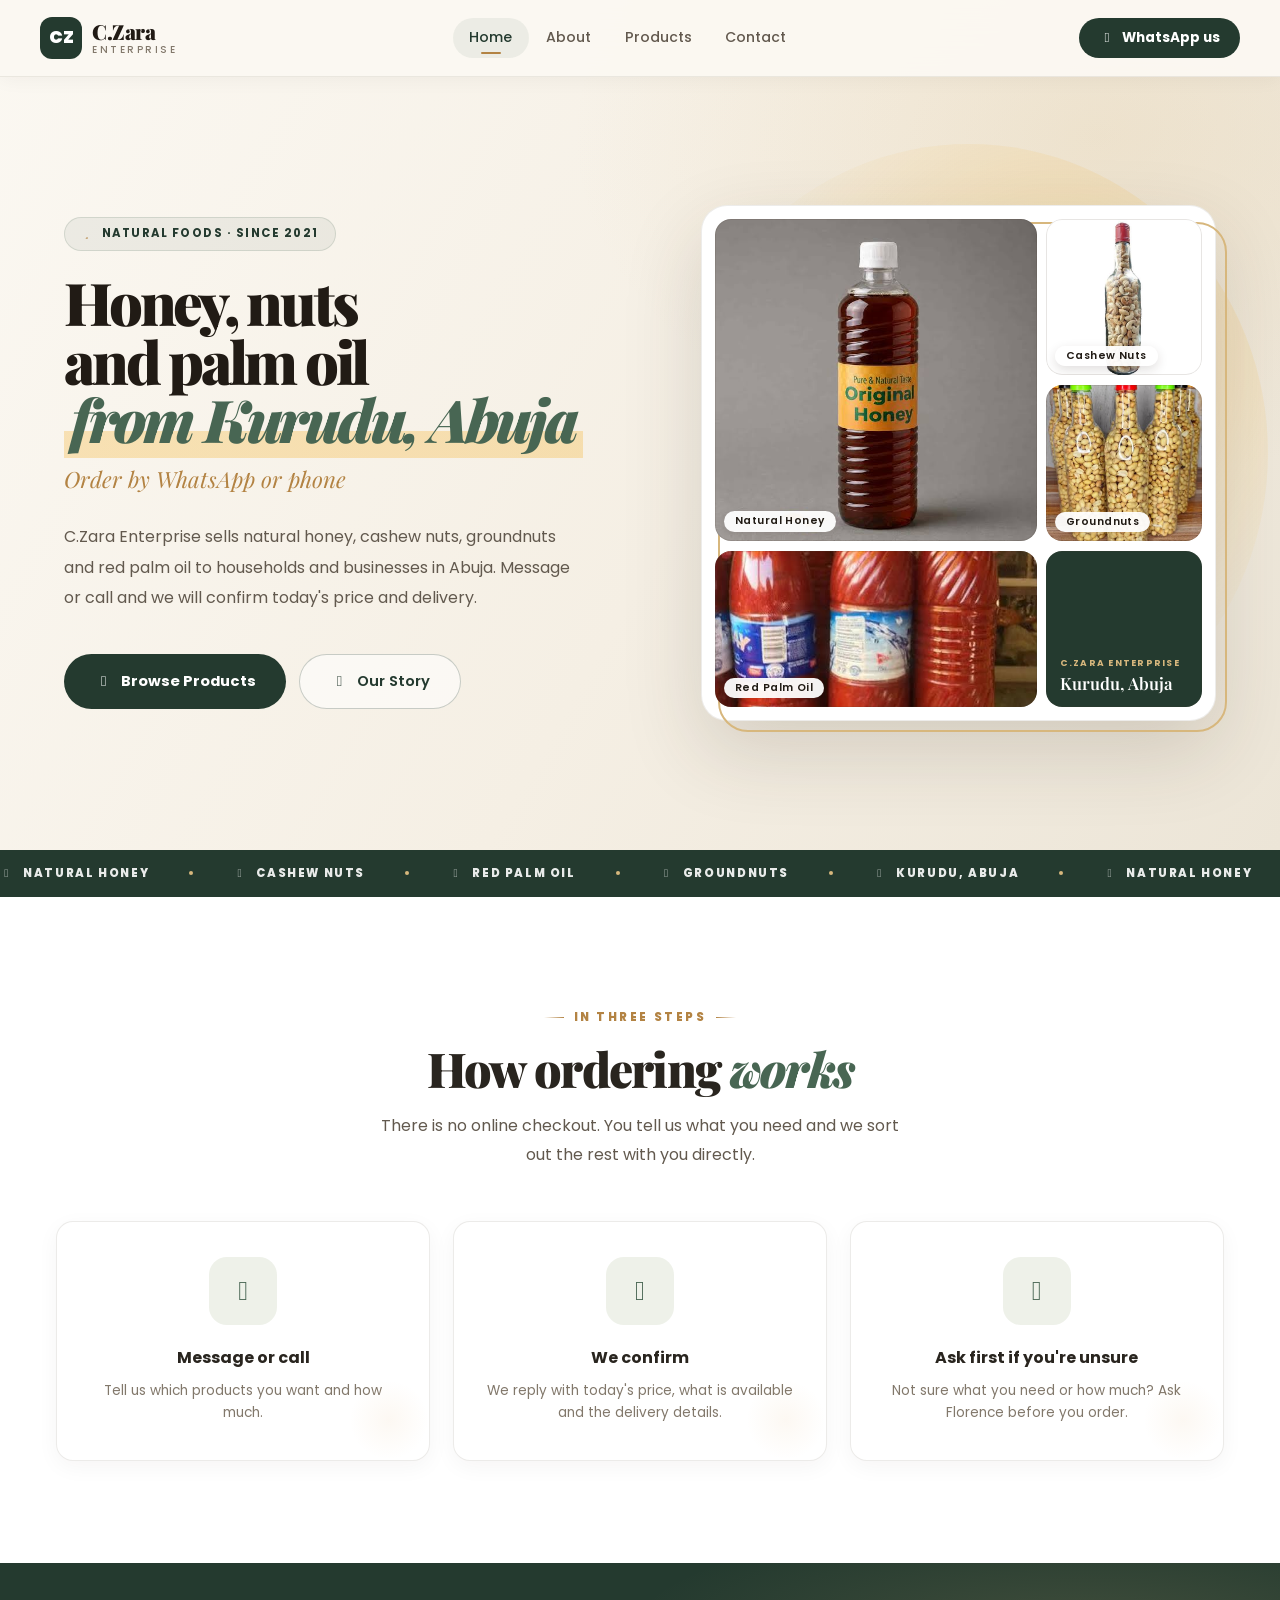
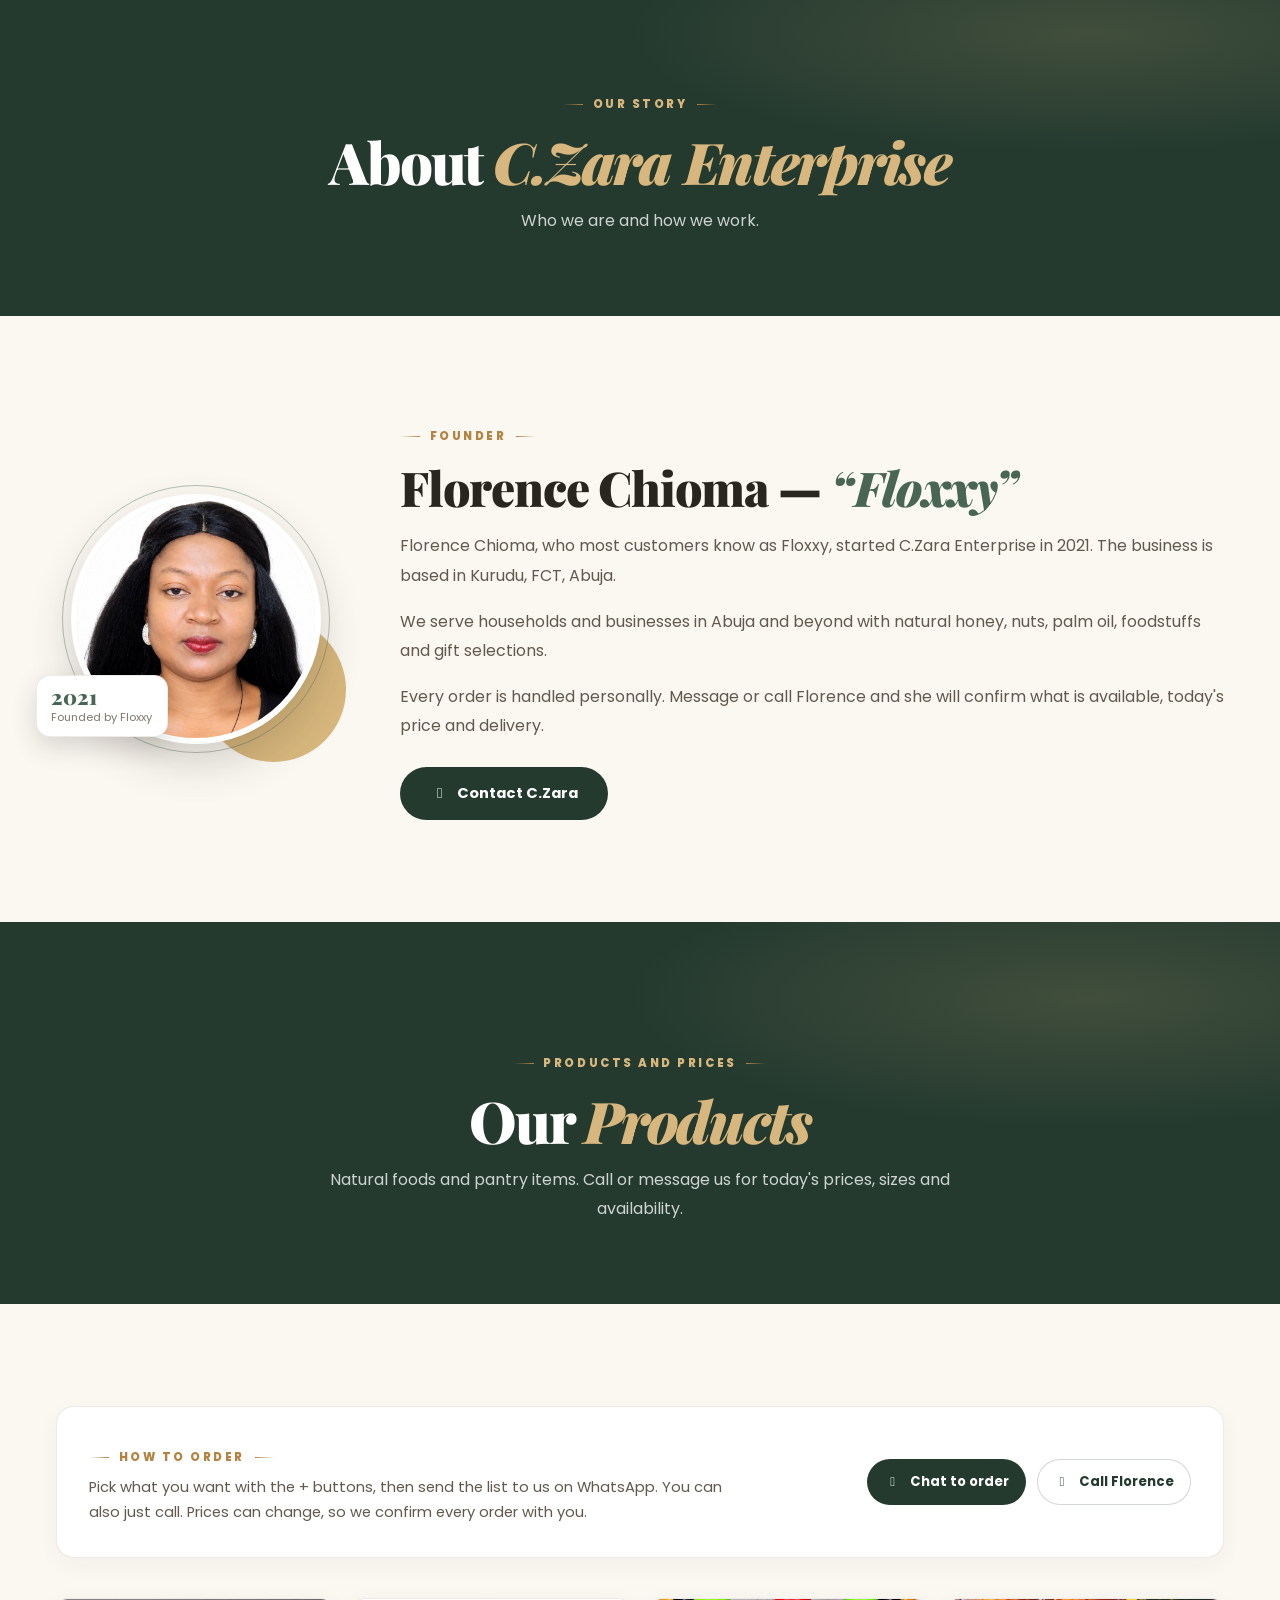
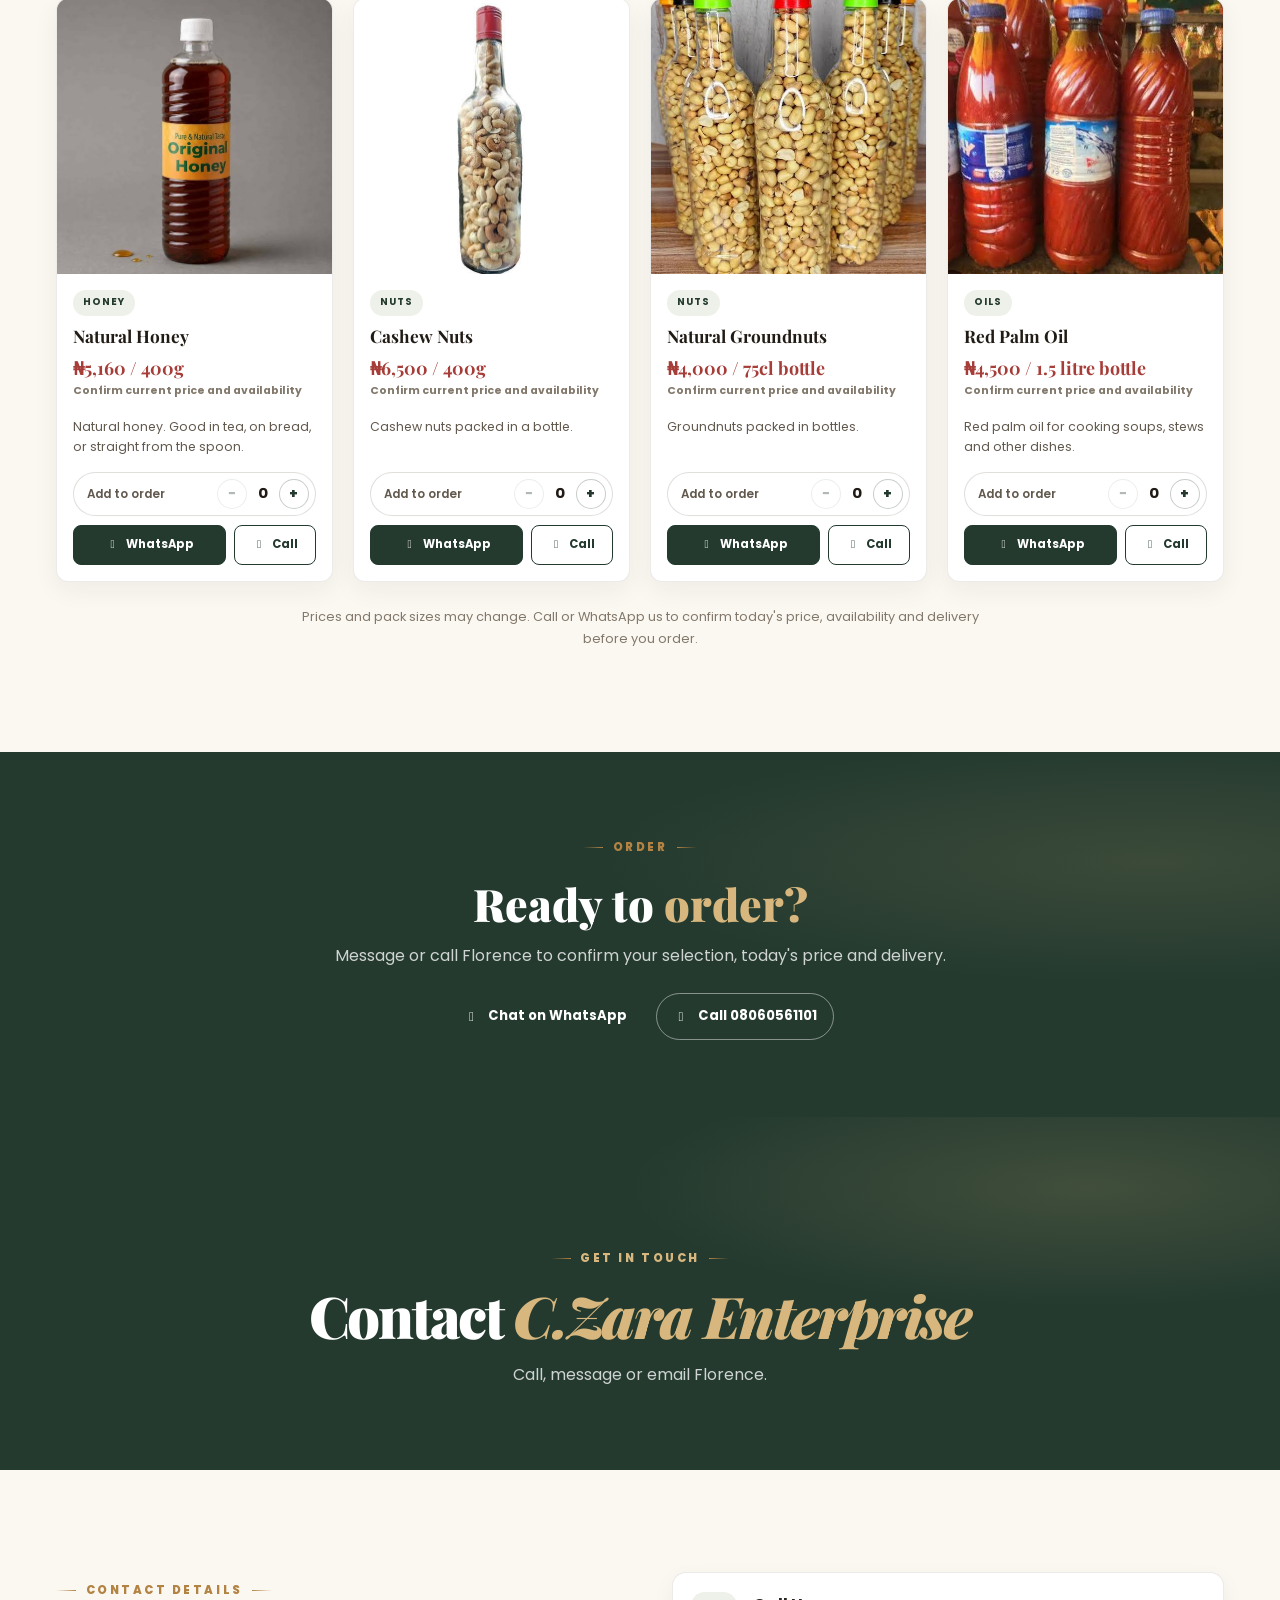
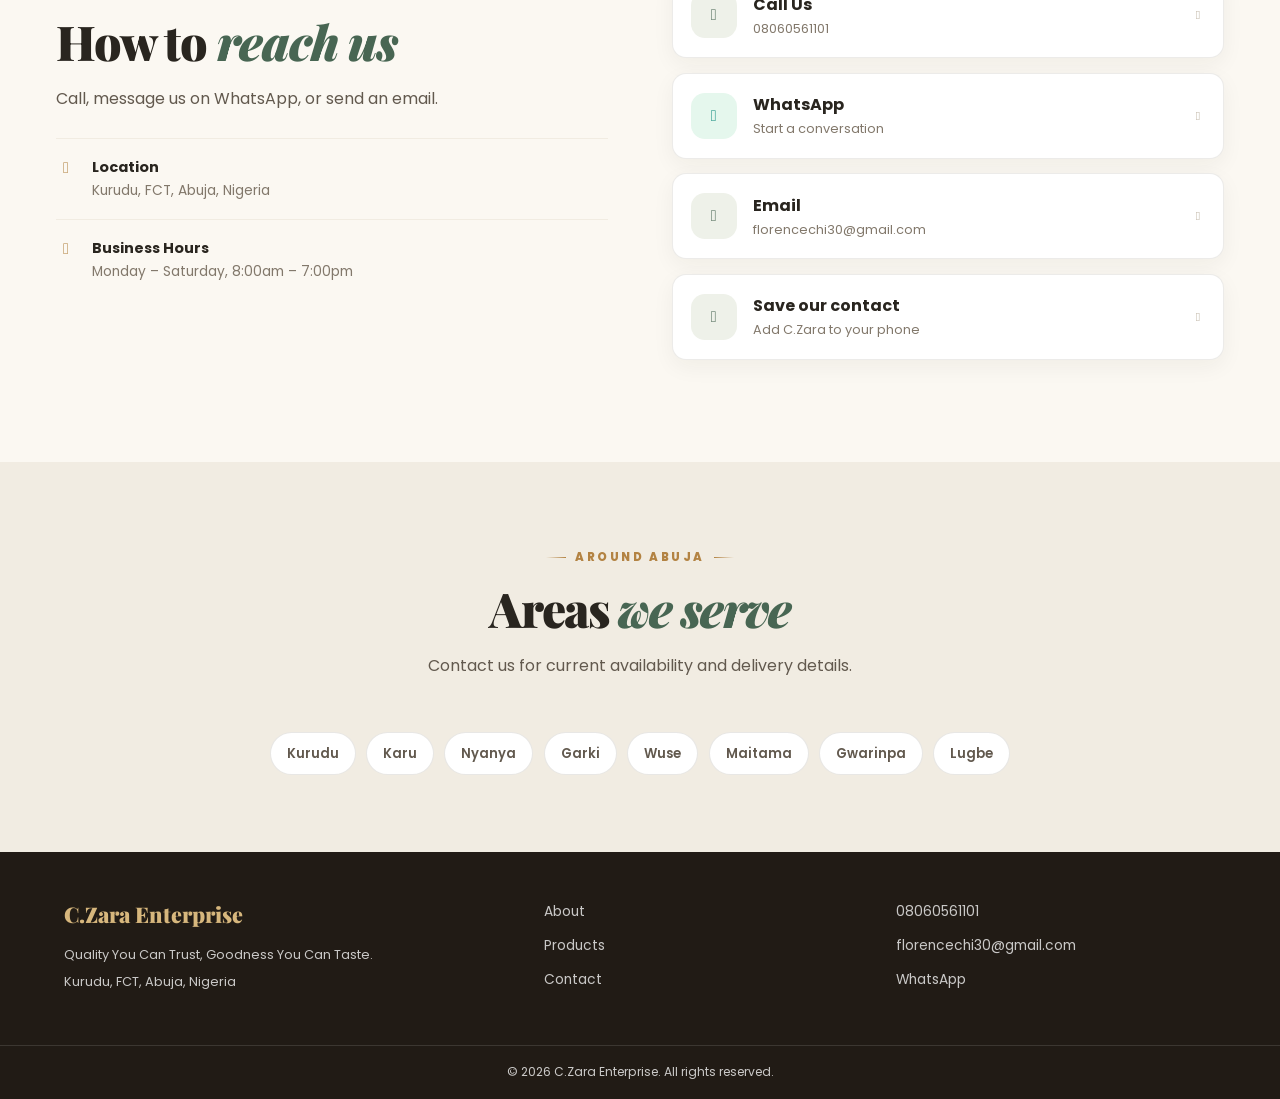
==== commit 078582ff: "Add files via upload" ====
--- a/index.html
+++ b/index.html
@@ -77,8 +77,8 @@
             <figure class="hero-tile tile-cashew"><img src="assets/images/products/cashew-nuts.jpg" alt="" decoding="async"><figcaption>Cashew Nuts</figcaption></figure>
             <figure class="hero-tile tile-nuts"><img src="assets/images/products/groundnuts.jpg" alt="" decoding="async"><figcaption>Groundnuts</figcaption></figure>
             <figure class="hero-tile tile-oil"><img src="assets/images/products/red-palm-oil.jpg" alt="" decoding="async"><figcaption>Red Palm Oil</figcaption></figure>
+            <div class="hero-tile tile-brand"><span>C.Zara Enterprise</span><strong>Kurudu, Abuja</strong></div>
           </div>
-          <div class="site-hero-caption"><span>C.Zara Enterprise</span><strong>Kurudu, Abuja</strong></div>
         </div>
       </div>
     </div>
@@ -133,7 +133,7 @@
   <section class="page-hero"><div class="eyebrow" data-cms="hero_eyebrow">Products and prices</div><h2 class="page-hero-title"><span data-cms="hero_title_first">Our</span> <span class="gold" data-cms="hero_title_accent">Products</span></h2><p data-cms="hero_description">Natural foods and pantry items. Call or message us for today's prices, sizes and availability.</p></section>
   <section class="section" style="background:var(--cream)"><div class="container">
     <div class="catalogue-intro"><div><span class="eyebrow">How to order</span><p>Pick what you want with the + buttons, then send the list to us on WhatsApp. You can also just call. Prices can change, so we confirm every order with you.</p></div><div class="catalogue-contact-actions"><a class="catalogue-contact-whatsapp" href="https://wa.me/2348060561101" target="_blank" rel="noopener noreferrer"><i class="fa-brands fa-whatsapp" aria-hidden="true"></i> Chat to order</a><a class="catalogue-contact-call" href="tel:+2348060561101"><i class="fa-solid fa-phone" aria-hidden="true"></i> Call Florence</a></div></div>
-    <div class="filter-tabs site-gallery-filters" role="group" aria-label="Filter products by category">
+    <div class="filter-tabs site-gallery-filters" role="group" aria-label="Filter products by category" hidden>
       <button class="filter-tab active" type="button" data-gallery-filter="all" aria-pressed="true">All</button>
       <button class="filter-tab" type="button" data-gallery-filter="honey" aria-pressed="false">Honey</button>
       <button class="filter-tab" type="button" data-gallery-filter="nuts" aria-pressed="false">Nuts</button>
--- a/assets/css/site.css
+++ b/assets/css/site.css
@@ -782,9 +782,9 @@
   border: 2px solid var(--honey-light); border-radius: 30px;
 }
 .site-hero-tiles {
-  display: grid; gap: .6rem; aspect-ratio: 1 / 1.02;
-  grid-template-columns: 1.3fr 1fr 1fr; grid-template-rows: minmax(0, 1.9fr) minmax(0, 1fr);
-  grid-template-areas: "honey cashew nuts" "oil oil oil";
+  display: grid; gap: .6rem; aspect-ratio: 1 / 1;
+  grid-template-columns: repeat(3, minmax(0, 1fr)); grid-template-rows: repeat(3, minmax(0, 1fr));
+  grid-template-areas: "honey honey cashew" "honey honey nuts" "oil oil brand";
 }
 .hero-tile {
   position: relative; margin: 0; overflow: hidden; border-radius: 16px; background: #ece6da;
@@ -802,16 +802,20 @@
 .tile-cashew { grid-area: cashew; animation-delay: .3s; }
 .tile-nuts { grid-area: nuts; animation-delay: .45s; }
 .tile-oil { grid-area: oil; animation-delay: .6s; }
-.tile-oil img { object-position: center 58%; transform: scale(1.16); }
-.tile-oil:hover img { transform: scale(1.21); }
-.site-hero-caption { display: flex; align-items: baseline; justify-content: space-between; gap: 1rem; padding: .75rem .45rem .2rem; }
-.site-hero-caption span { color: var(--honey-gold); font-size: .67rem; font-weight: 700; letter-spacing: .16em; text-transform: uppercase; }
-.site-hero-caption strong { color: var(--brown-dark); font: 600 clamp(1rem, 1.7vw, 1.2rem) 'Playfair Display', serif; }
+.tile-oil img { transform: scale(1.14); }
+.tile-oil:hover img { transform: scale(1.19); }
+.tile-brand {
+  grid-area: brand; display: flex; flex-direction: column; justify-content: flex-end; gap: .3rem; padding: .85rem;
+  background: var(--green-deep); color: #fff; opacity: 0; animation: tileIn .7s ease .75s forwards;
+}
+.tile-brand span { color: var(--honey-light); font-size: .56rem; font-weight: 700; letter-spacing: .14em; text-transform: uppercase; line-height: 1.4; }
+.tile-brand strong { font: 600 1.05rem/1.15 'Playfair Display', serif; }
 @keyframes tileIn { from { opacity: 0; transform: translateY(16px) scale(.97); } to { opacity: 1; transform: none; } }
 @media (prefers-reduced-motion: reduce) {
   .hero-tile { opacity: 1; animation: none; }
   .hero-tile img, .hero-tile:hover img { transition: none; }
-  .hero-tile:not(.tile-oil) img, .hero-tile:not(.tile-oil):hover img { transform: none; }
+  .hero-tile:not(.tile-oil):hover img { transform: none; }
+  .tile-oil:hover img { transform: scale(1.14); }
 }
 @media (min-width: 801px) {
   .hero-title { font-size: clamp(2.6rem, 4.6vw, 4.4rem); }
@@ -835,6 +839,9 @@
   .site-hero-tiles { gap: .45rem; }
   .hero-tile { border-radius: 12px; }
   .hero-tile figcaption { left: .4rem; bottom: .4rem; padding: .28rem .55rem; font-size: .6rem; }
+  .tile-brand { padding: .55rem; gap: .2rem; }
+  .tile-brand span { font-size: .46rem; letter-spacing: .1em; }
+  .tile-brand strong { font-size: .8rem; }
 }
 
 /* ---- Founder portrait: small, round, layered ----------------------------------- */
@@ -867,3 +874,16 @@
   .site-founder-art { width: min(100%, 220px); }
   .site-founded { left: -8%; }
 }
+
+/* ---- Product cards: photos fill the top of the card, every card the same shape --- */
+.site-gallery-filters[hidden] { display: none; }
+.site-gallery-grid .site-gallery-art {
+  display: block; position: relative; aspect-ratio: 1 / 1; min-height: 0; padding: 0;
+  overflow: hidden; background: var(--cream-dark);
+}
+.site-gallery-grid .site-gallery-art img { display: block; width: 100%; height: 100%; padding: 0; border-radius: 0; object-fit: cover; }
+@supports not (aspect-ratio: 1 / 1) { .site-gallery-grid .site-gallery-art { height: 230px; } }
+@media (max-width: 600px) {
+  .site-gallery-grid .gi-price span { display: none; }
+  .site-gallery-grid .gi-title { min-height: 0; }
+}
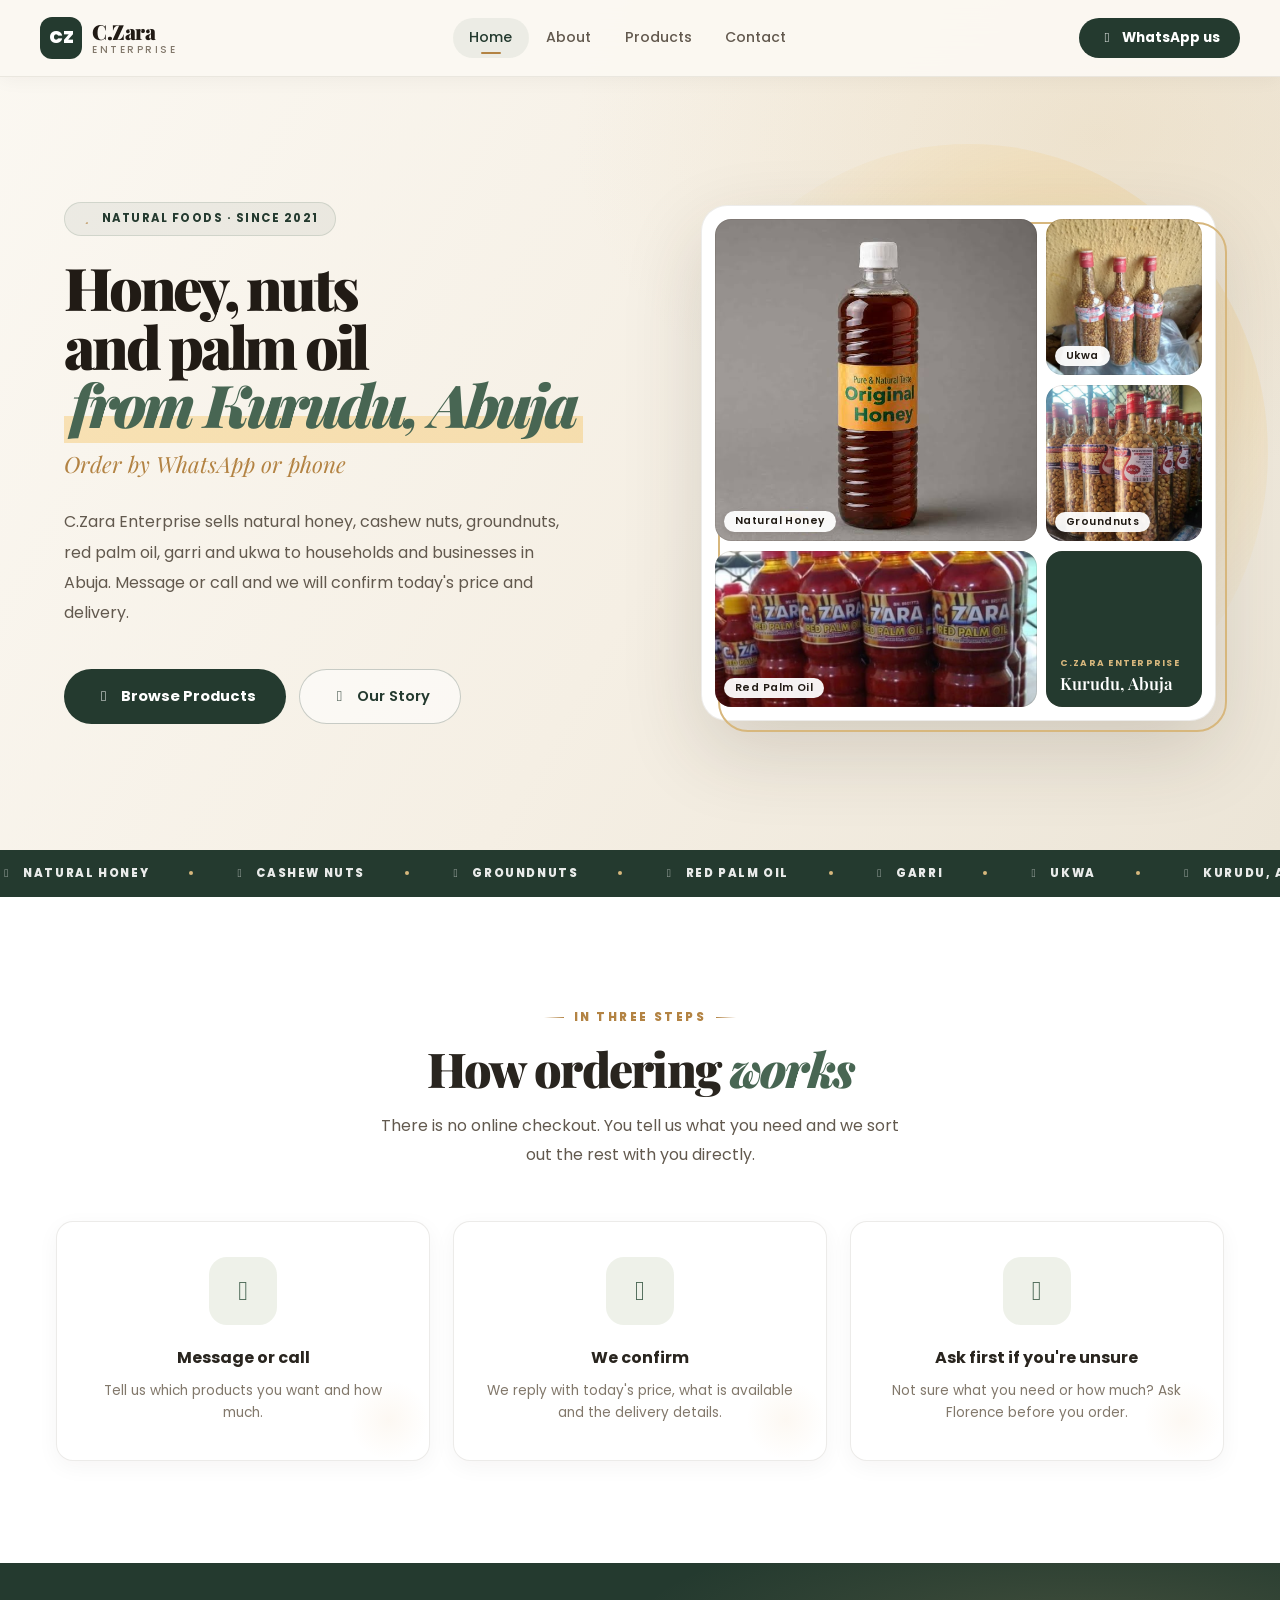
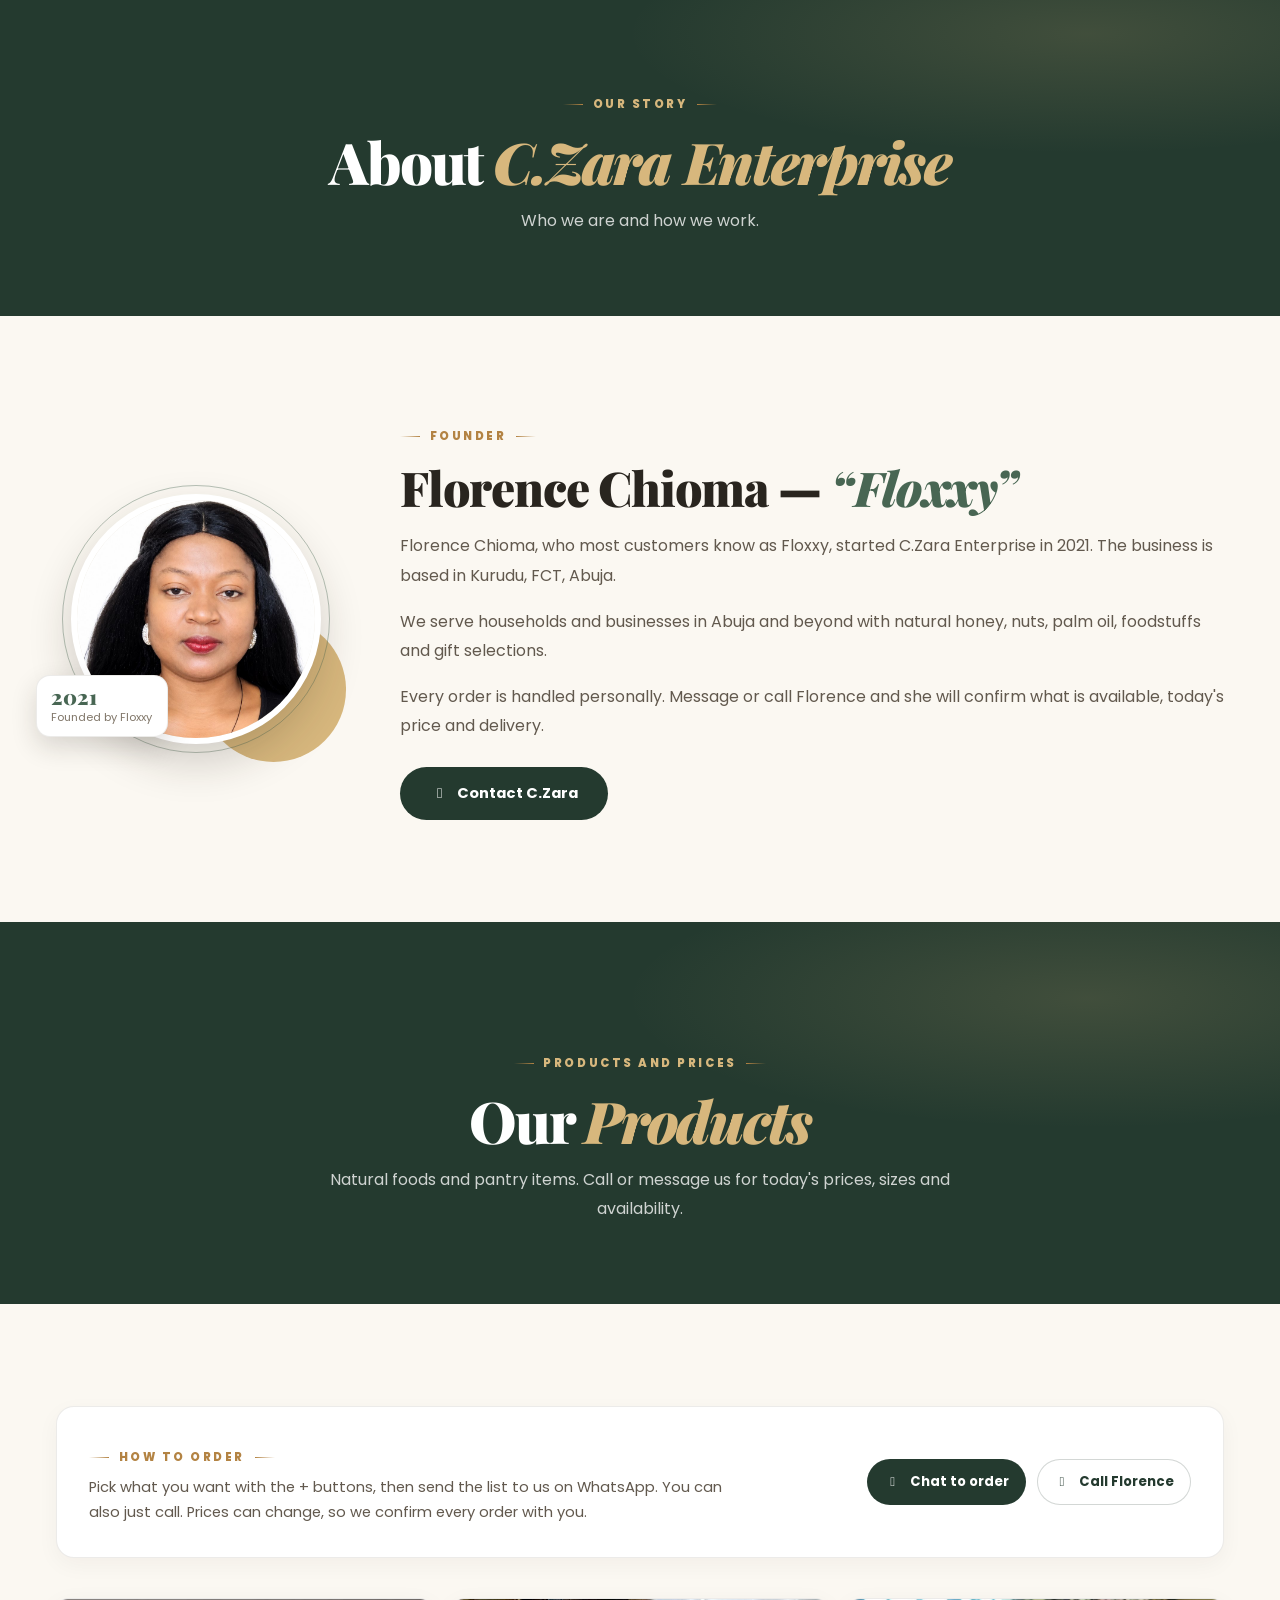
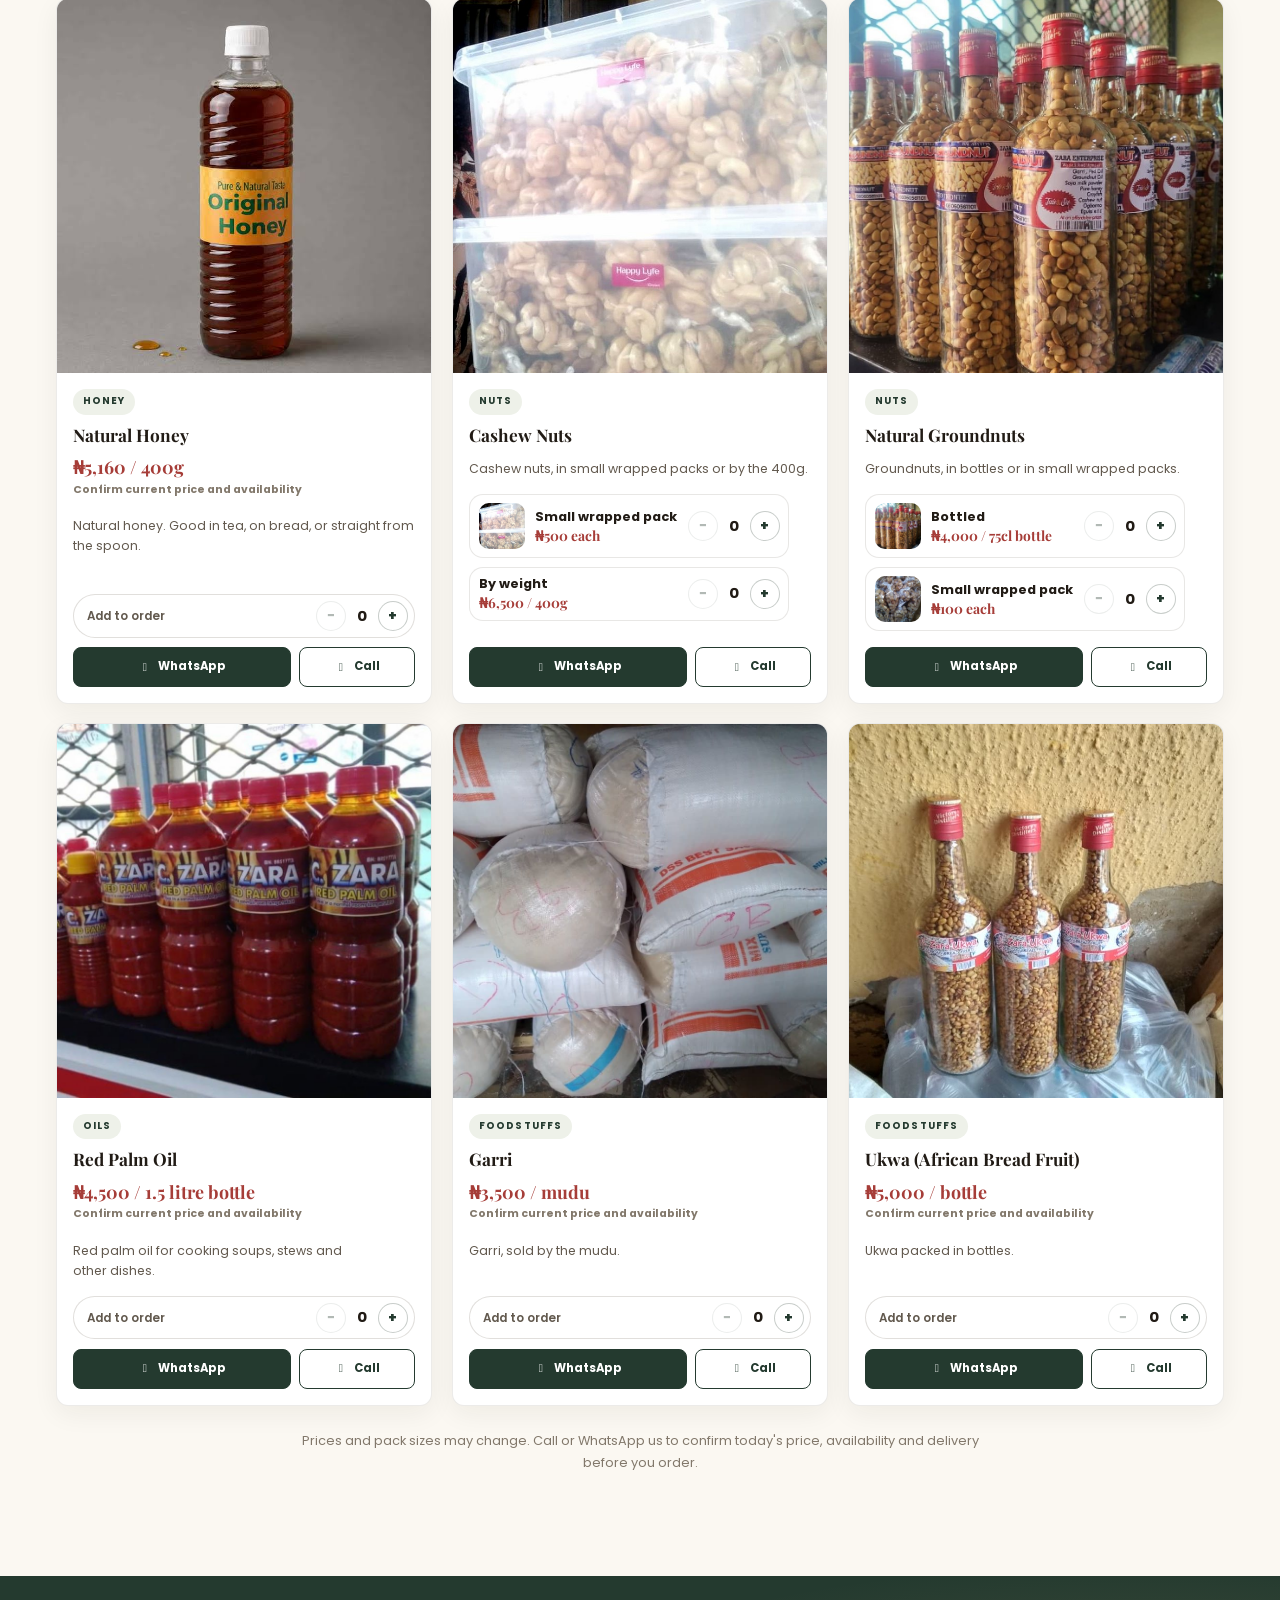
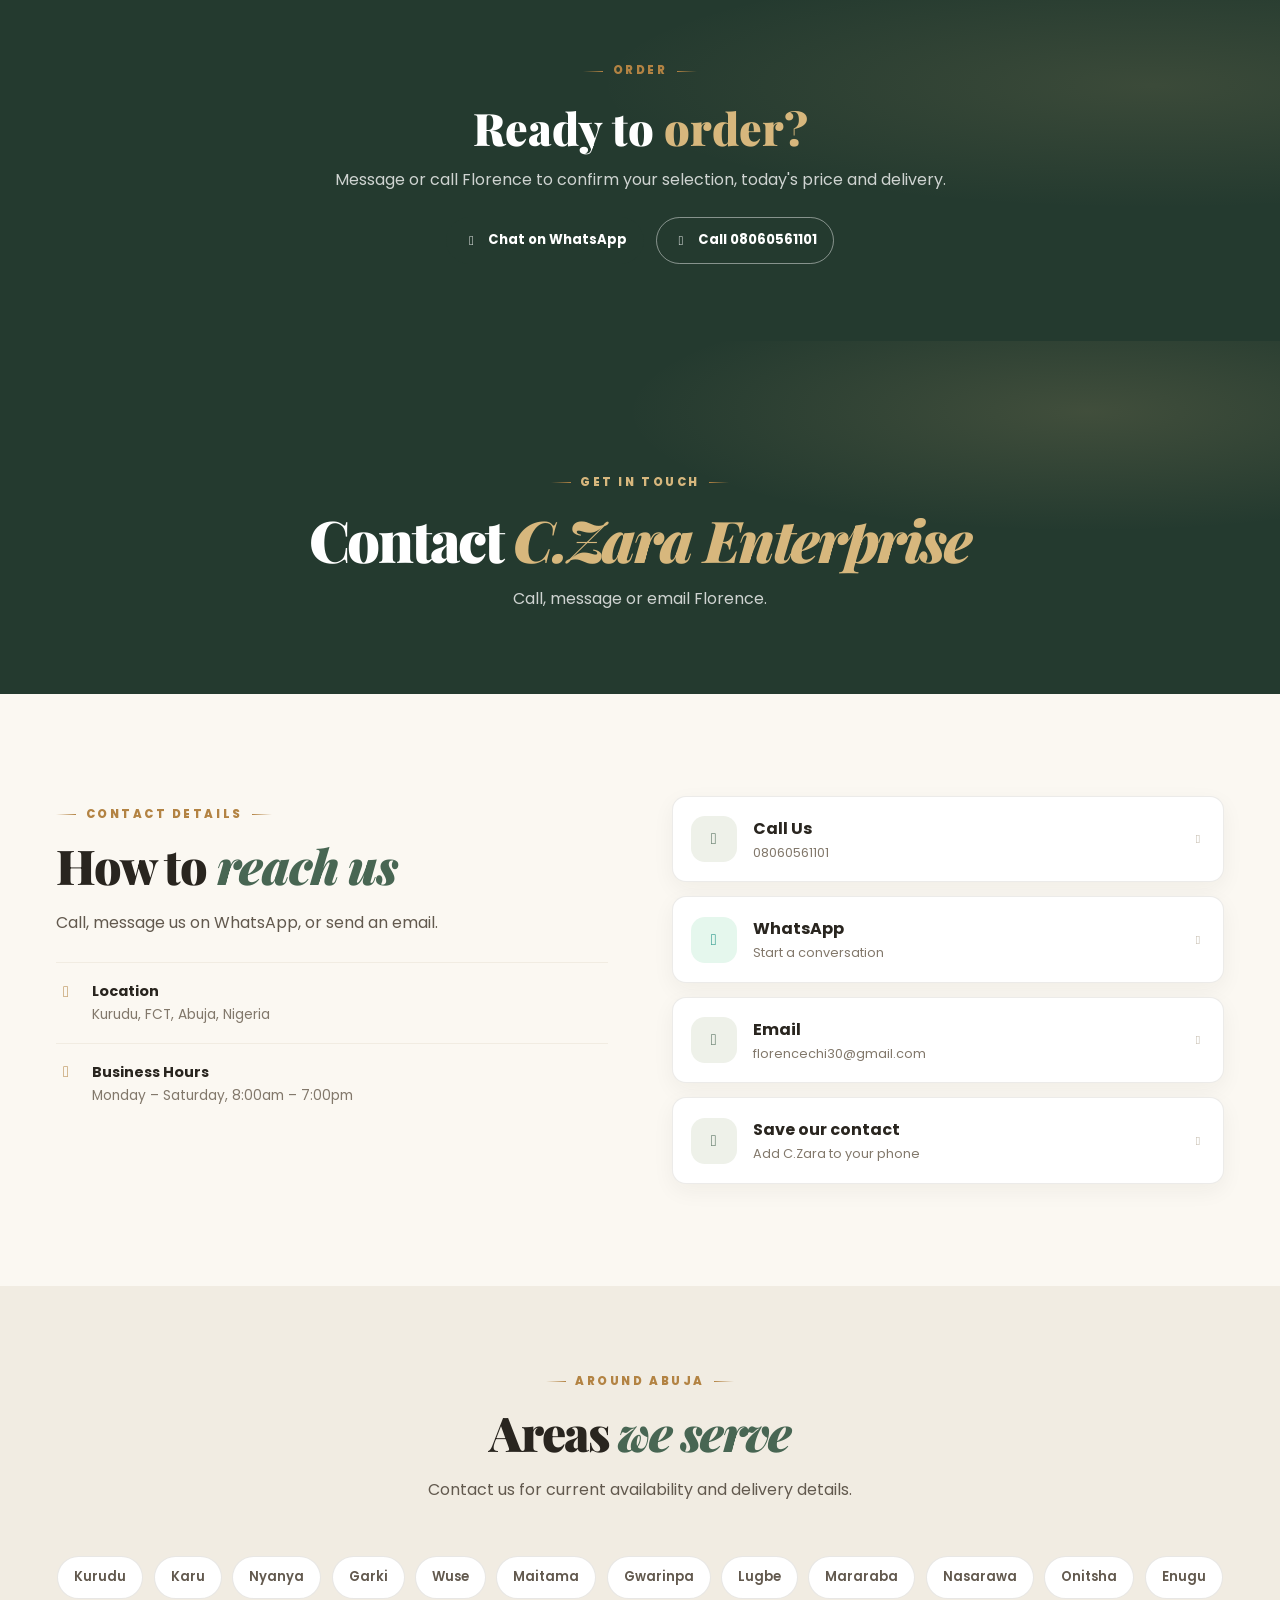
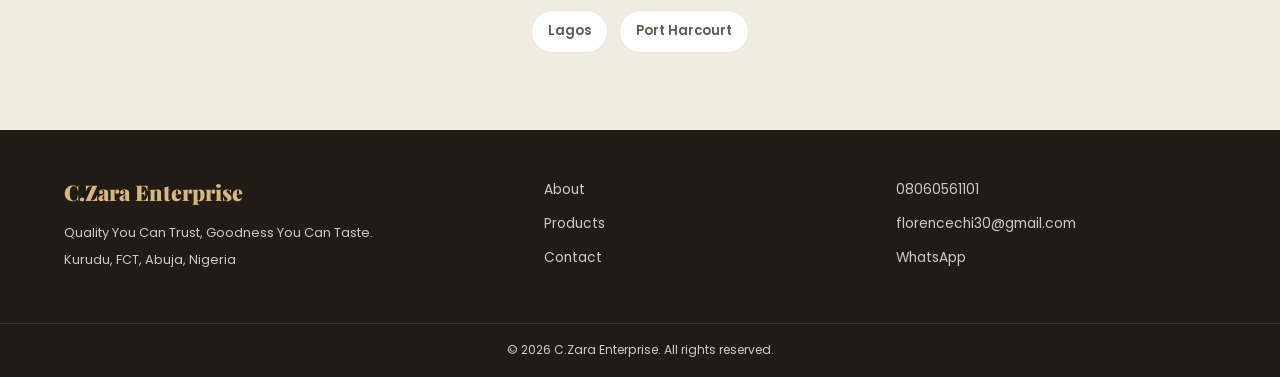
==== commit 3ec652fd: "Add files via upload" ====
--- a/index.html
+++ b/index.html
@@ -3,14 +3,14 @@
 <head>
   <meta charset="utf-8">
   <meta name="viewport" content="width=device-width, initial-scale=1">
-  <meta name="description" content="C.Zara Enterprise sells natural honey, cashew nuts, groundnuts and red palm oil in Abuja, Nigeria. Order by WhatsApp or phone.">
+  <meta name="description" content="C.Zara Enterprise sells natural honey, cashew nuts, groundnuts, red palm oil, garri and ukwa in Abuja, Nigeria. Order by WhatsApp or phone.">
   <meta name="theme-color" content="#2c1810">
-  <script type="application/ld+json">{"@context": "https://schema.org", "@type": "LocalBusiness", "name": "C.Zara Enterprise", "description": "Natural honey, nuts, palm oil and foodstuffs from Kurudu, Abuja.", "url": "https://chiomafloxxy.github.io/", "image": "https://chiomafloxxy.github.io/assets/images/products/natural-honey.jpg", "telephone": "+2348060561101", "email": "florencechi30@gmail.com", "foundingDate": "2021", "founder": {"@type": "Person", "name": "Florence Chioma"}, "address": {"@type": "PostalAddress", "addressLocality": "Kurudu", "addressRegion": "FCT", "addressCountry": "NG"}, "areaServed": ["Kurudu", "Karu", "Nyanya", "Garki", "Wuse", "Maitama", "Gwarinpa", "Lugbe"], "openingHoursSpecification": [{"@type": "OpeningHoursSpecification", "dayOfWeek": ["Monday", "Tuesday", "Wednesday", "Thursday", "Friday", "Saturday"], "opens": "08:00", "closes": "19:00"}]}</script>
+  <script type="application/ld+json">{"@context": "https://schema.org", "@type": "LocalBusiness", "name": "C.Zara Enterprise", "description": "Natural honey, nuts, palm oil and foodstuffs from Kurudu, Abuja.", "url": "https://chiomafloxxy.github.io/", "image": "https://chiomafloxxy.github.io/assets/images/products/natural-honey.jpg", "telephone": "+2348060561101", "email": "florencechi30@gmail.com", "foundingDate": "2021", "founder": {"@type": "Person", "name": "Florence Chioma"}, "address": {"@type": "PostalAddress", "addressLocality": "Kurudu", "addressRegion": "FCT", "addressCountry": "NG"}, "areaServed": ["Kurudu", "Karu", "Nyanya", "Garki", "Wuse", "Maitama", "Gwarinpa", "Lugbe", "Mararaba", "Nasarawa", "Onitsha", "Enugu", "Lagos", "Port Harcourt"], "openingHoursSpecification": [{"@type": "OpeningHoursSpecification", "dayOfWeek": ["Monday", "Tuesday", "Wednesday", "Thursday", "Friday", "Saturday"], "opens": "08:00", "closes": "19:00"}]}</script>
   <link rel="canonical" href="https://chiomafloxxy.github.io/">
   <meta property="og:type" content="website">
   <meta property="og:site_name" content="C.Zara Enterprise">
   <meta property="og:title" content="C.Zara Enterprise | Natural Honey, Nuts &amp; Palm Oil in Abuja">
-  <meta property="og:description" content="C.Zara Enterprise sells natural honey, cashew nuts, groundnuts and red palm oil in Abuja, Nigeria. Order by WhatsApp or phone.">
+  <meta property="og:description" content="C.Zara Enterprise sells natural honey, cashew nuts, groundnuts, red palm oil, garri and ukwa in Abuja, Nigeria. Order by WhatsApp or phone.">
   <meta property="og:url" content="https://chiomafloxxy.github.io/">
   <meta property="og:image" content="https://chiomafloxxy.github.io/assets/images/products/natural-honey.jpg">
   <title>C.Zara Enterprise | Natural Honey, Nuts &amp; Palm Oil in Abuja</title>
@@ -64,7 +64,7 @@
         <div class="hero-badge"><i class="fa-solid fa-star"></i> <span data-cms="hero_badge">Natural foods · Since 2021</span></div>
         <h1 class="hero-title" id="hero-title"><span class="accent-line" data-cms="hero_title_first">Honey, nuts and palm oil</span><span class="accent" data-cms="hero_title_second">from Kurudu, Abuja</span></h1>
         <p class="hero-tagline" data-cms="hero_tagline">Order by WhatsApp or phone</p>
-        <p class="hero-desc" data-cms="hero_description">C.Zara Enterprise sells natural honey, cashew nuts, groundnuts and red palm oil to households and businesses in Abuja. Message or call and we will confirm today's price and delivery.</p>
+        <p class="hero-desc" data-cms="hero_description">C.Zara Enterprise sells natural honey, cashew nuts, groundnuts, red palm oil, garri and ukwa to households and businesses in Abuja. Message or call and we will confirm today's price and delivery.</p>
         <div class="hero-cta">
           <a class="btn-primary" href="#products"><i class="fa-solid fa-jar"></i> Browse Products</a>
           <a class="btn-glass" href="#about"><i class="fa-solid fa-leaf"></i> Our Story</a>
@@ -74,7 +74,7 @@
         <div class="site-hero-showcase">
           <div class="site-hero-tiles">
             <figure class="hero-tile tile-honey"><img src="assets/images/products/natural-honey.jpg" alt="" fetchpriority="high" decoding="async"><figcaption>Natural Honey</figcaption></figure>
-            <figure class="hero-tile tile-cashew"><img src="assets/images/products/cashew-nuts.jpg" alt="" decoding="async"><figcaption>Cashew Nuts</figcaption></figure>
+            <figure class="hero-tile tile-ukwa"><img src="assets/images/products/ukwa.jpg" alt="" decoding="async"><figcaption>Ukwa</figcaption></figure>
             <figure class="hero-tile tile-nuts"><img src="assets/images/products/groundnuts.jpg" alt="" decoding="async"><figcaption>Groundnuts</figcaption></figure>
             <figure class="hero-tile tile-oil"><img src="assets/images/products/red-palm-oil.jpg" alt="" decoding="async"><figcaption>Red Palm Oil</figcaption></figure>
             <div class="hero-tile tile-brand"><span>C.Zara Enterprise</span><strong>Kurudu, Abuja</strong></div>
@@ -84,19 +84,23 @@
     </div>
   </section>
 
-  <div class="marquee-strip" aria-label="C.Zara Enterprise: natural foods, quality, and care">
+  <div class="marquee-strip" aria-label="C.Zara Enterprise: honey, nuts, palm oil, garri and ukwa">
     <div class="marquee-track"><div class="marquee-track-inner">
       <span class="marquee-item"><i class="fa-solid fa-jar"></i> Natural Honey</span><span class="marquee-dot"></span>
       <span class="marquee-item"><i class="fa-solid fa-seedling"></i> Cashew Nuts</span><span class="marquee-dot"></span>
+      <span class="marquee-item"><i class="fa-solid fa-heart"></i> Groundnuts</span><span class="marquee-dot"></span>
       <span class="marquee-item"><i class="fa-solid fa-droplet"></i> Red Palm Oil</span><span class="marquee-dot"></span>
-      <span class="marquee-item"><i class="fa-solid fa-heart"></i> Groundnuts</span><span class="marquee-dot"></span>
+      <span class="marquee-item"><i class="fa-solid fa-wheat-awn"></i> Garri</span><span class="marquee-dot"></span>
+      <span class="marquee-item"><i class="fa-solid fa-bowl-food"></i> Ukwa</span><span class="marquee-dot"></span>
       <span class="marquee-item"><i class="fa-solid fa-location-dot"></i> Kurudu, Abuja</span><span class="marquee-dot"></span>
       <span class="marquee-item"><i class="fa-solid fa-jar"></i> Natural Honey</span><span class="marquee-dot"></span>
       <span class="marquee-item"><i class="fa-solid fa-seedling"></i> Cashew Nuts</span><span class="marquee-dot"></span>
+      <span class="marquee-item"><i class="fa-solid fa-heart"></i> Groundnuts</span><span class="marquee-dot"></span>
       <span class="marquee-item"><i class="fa-solid fa-droplet"></i> Red Palm Oil</span><span class="marquee-dot"></span>
-      <span class="marquee-item"><i class="fa-solid fa-heart"></i> Groundnuts</span><span class="marquee-dot"></span>
-      <span class="marquee-item"><i class="fa-solid fa-location-dot"></i> Kurudu, Abuja</span>
-    </div></div>
+      <span class="marquee-item"><i class="fa-solid fa-wheat-awn"></i> Garri</span><span class="marquee-dot"></span>
+      <span class="marquee-item"><i class="fa-solid fa-bowl-food"></i> Ukwa</span><span class="marquee-dot"></span>
+      <span class="marquee-item"><i class="fa-solid fa-location-dot"></i> Kurudu, Abuja</span><span class="marquee-dot"></span>
+      </div></div>
   </div>
 
   <section class="section" style="background:white">
@@ -143,20 +147,28 @@
     </div>
     <div id="galleryGrid" class="site-gallery-grid" aria-live="polite">
       <article class="gallery-item" data-gallery-item="honey">
-        <div class="site-gallery-art"><img src="assets/images/products/natural-honey.jpg" alt="Bottle of natural honey" loading="lazy"></div>
-        <div class="gi-body"><div class="gi-tag">Honey</div><h3 class="gi-title">Natural Honey</h3><div class="gi-price"><strong>₦5,160 / 400g</strong><span>Confirm current price and availability</span></div><p class="gi-sub">Natural honey. Good in tea, on bread, or straight from the spoon.</p><div class="gi-actions"><a class="gi-inquiry" href="https://wa.me/2348060561101?text=Hello%20C.Zara%2C%20I%27d%20like%20to%20order%20Natural%20Honey.%20Please%20share%20today%27s%20price%2C%20sizes%2C%20and%20availability." target="_blank" rel="noopener noreferrer"><i class="fa-brands fa-whatsapp" aria-hidden="true"></i> WhatsApp</a><a class="gi-call" href="tel:+2348060561101" aria-label="Call to order Natural Honey"><i class="fa-solid fa-phone" aria-hidden="true"></i> Call</a></div></div>
+        <div class="site-gallery-art"><img src="assets/images/products/natural-honey.jpg" alt="Natural Honey product photo" loading="lazy" decoding="async"></div>
+        <div class="gi-body"><div class="gi-tag">Honey</div><h3 class="gi-title">Natural Honey</h3><div class="gi-price"><strong>₦5,160 / 400g</strong><span>Confirm current price and availability</span></div><p class="gi-sub">Natural honey. Good in tea, on bread, or straight from the spoon.</p><div class="gi-actions"><a class="gi-inquiry" href="https://wa.me/2348060561101?text=Hello%20C.Zara%2C%20I'd%20like%20to%20order%20Natural%20Honey.%20Please%20share%20today's%20price%2C%20sizes%2C%20and%20availability." target="_blank" rel="noopener noreferrer" aria-label="WhatsApp to order Natural Honey"><i class="fa-brands fa-whatsapp" aria-hidden="true"></i> WhatsApp</a><a class="gi-call" href="tel:+2348060561101" aria-label="Call to order Natural Honey"><i class="fa-solid fa-phone" aria-hidden="true"></i> Call</a></div></div>
       </article>
       <article class="gallery-item" data-gallery-item="nuts">
-        <div class="site-gallery-art"><img src="assets/images/products/cashew-nuts.jpg" alt="Cashew nuts in a clear bottle" loading="lazy"></div>
-        <div class="gi-body"><div class="gi-tag">Nuts</div><h3 class="gi-title">Cashew Nuts</h3><div class="gi-price"><strong>₦6,500 / 400g</strong><span>Confirm current price and availability</span></div><p class="gi-sub">Cashew nuts packed in a bottle.</p><div class="gi-actions"><a class="gi-inquiry" href="https://wa.me/2348060561101?text=Hello%20C.Zara%2C%20I%27d%20like%20to%20order%20Cashew%20Nuts.%20Please%20share%20today%27s%20price%2C%20sizes%2C%20and%20availability." target="_blank" rel="noopener noreferrer"><i class="fa-brands fa-whatsapp" aria-hidden="true"></i> WhatsApp</a><a class="gi-call" href="tel:+2348060561101" aria-label="Call to order Cashew Nuts"><i class="fa-solid fa-phone" aria-hidden="true"></i> Call</a></div></div>
+        <div class="site-gallery-art"><img src="assets/images/products/cashew-nuts.jpg" alt="Cashew Nuts product photo" loading="lazy" decoding="async"></div>
+        <div class="gi-body"><div class="gi-tag">Nuts</div><h3 class="gi-title">Cashew Nuts</h3><p class="gi-sub">Cashew nuts, in small wrapped packs or by the 400g.</p><ul class="gi-options"><li class="gi-option"><img class="gi-option-thumb" src="assets/images/products/cashew-nuts.jpg" alt="" loading="lazy" decoding="async"><span class="gi-option-text"><strong>Small wrapped pack</strong><span>₦500 each</span></span></li><li class="gi-option"><span class="gi-option-text"><strong>By weight</strong><span>₦6,500 / 400g</span></span></li></ul><div class="gi-actions"><a class="gi-inquiry" href="https://wa.me/2348060561101?text=Hello%20C.Zara%2C%20I'd%20like%20to%20order%20Cashew%20Nuts.%20Please%20share%20today's%20price%2C%20sizes%2C%20and%20availability." target="_blank" rel="noopener noreferrer" aria-label="WhatsApp to order Cashew Nuts"><i class="fa-brands fa-whatsapp" aria-hidden="true"></i> WhatsApp</a><a class="gi-call" href="tel:+2348060561101" aria-label="Call to order Cashew Nuts"><i class="fa-solid fa-phone" aria-hidden="true"></i> Call</a></div></div>
       </article>
       <article class="gallery-item" data-gallery-item="nuts">
-        <div class="site-gallery-art"><img src="assets/images/products/groundnuts.jpg" alt="Bottles of natural groundnuts" loading="lazy"></div>
-        <div class="gi-body"><div class="gi-tag">Nuts</div><h3 class="gi-title">Natural Groundnuts</h3><div class="gi-price"><strong>₦4,000 / 75cl bottle</strong><span>Confirm current price and availability</span></div><p class="gi-sub">Groundnuts packed in bottles.</p><div class="gi-actions"><a class="gi-inquiry" href="https://wa.me/2348060561101?text=Hello%20C.Zara%2C%20I%27d%20like%20to%20order%20Natural%20Groundnuts.%20Please%20share%20today%27s%20price%2C%20sizes%2C%20and%20availability." target="_blank" rel="noopener noreferrer"><i class="fa-brands fa-whatsapp" aria-hidden="true"></i> WhatsApp</a><a class="gi-call" href="tel:+2348060561101" aria-label="Call to order Natural Groundnuts"><i class="fa-solid fa-phone" aria-hidden="true"></i> Call</a></div></div>
+        <div class="site-gallery-art"><img src="assets/images/products/groundnuts.jpg" alt="Natural Groundnuts product photo" loading="lazy" decoding="async"></div>
+        <div class="gi-body"><div class="gi-tag">Nuts</div><h3 class="gi-title">Natural Groundnuts</h3><p class="gi-sub">Groundnuts, in bottles or in small wrapped packs.</p><ul class="gi-options"><li class="gi-option"><img class="gi-option-thumb" src="assets/images/products/groundnuts.jpg" alt="" loading="lazy" decoding="async"><span class="gi-option-text"><strong>Bottled</strong><span>₦4,000 / 75cl bottle</span></span></li><li class="gi-option"><img class="gi-option-thumb" src="assets/images/products/groundnuts-wrapped.jpg" alt="" loading="lazy" decoding="async"><span class="gi-option-text"><strong>Small wrapped pack</strong><span>₦100 each</span></span></li></ul><div class="gi-actions"><a class="gi-inquiry" href="https://wa.me/2348060561101?text=Hello%20C.Zara%2C%20I'd%20like%20to%20order%20Natural%20Groundnuts.%20Please%20share%20today's%20price%2C%20sizes%2C%20and%20availability." target="_blank" rel="noopener noreferrer" aria-label="WhatsApp to order Natural Groundnuts"><i class="fa-brands fa-whatsapp" aria-hidden="true"></i> WhatsApp</a><a class="gi-call" href="tel:+2348060561101" aria-label="Call to order Natural Groundnuts"><i class="fa-solid fa-phone" aria-hidden="true"></i> Call</a></div></div>
       </article>
       <article class="gallery-item" data-gallery-item="oil">
-        <div class="site-gallery-art"><img src="assets/images/products/red-palm-oil.jpg" alt="Bottles of red palm oil" loading="lazy"></div>
-        <div class="gi-body"><div class="gi-tag">Oils</div><h3 class="gi-title">Red Palm Oil</h3><div class="gi-price"><strong>₦4,500 / 1.5 litre bottle</strong><span>Confirm current price and availability</span></div><p class="gi-sub">Red palm oil for cooking soups, stews and other dishes.</p><div class="gi-actions"><a class="gi-inquiry" href="https://wa.me/2348060561101?text=Hello%20C.Zara%2C%20I%27d%20like%20to%20order%20Red%20Palm%20Oil.%20Please%20share%20today%27s%20price%2C%20sizes%2C%20and%20availability." target="_blank" rel="noopener noreferrer"><i class="fa-brands fa-whatsapp" aria-hidden="true"></i> WhatsApp</a><a class="gi-call" href="tel:+2348060561101" aria-label="Call to order Red Palm Oil"><i class="fa-solid fa-phone" aria-hidden="true"></i> Call</a></div></div>
+        <div class="site-gallery-art"><img src="assets/images/products/red-palm-oil.jpg" alt="Red Palm Oil product photo" loading="lazy" decoding="async"></div>
+        <div class="gi-body"><div class="gi-tag">Oils</div><h3 class="gi-title">Red Palm Oil</h3><div class="gi-price"><strong>₦4,500 / 1.5 litre bottle</strong><span>Confirm current price and availability</span></div><p class="gi-sub">Red palm oil for cooking soups, stews and other dishes.</p><div class="gi-actions"><a class="gi-inquiry" href="https://wa.me/2348060561101?text=Hello%20C.Zara%2C%20I'd%20like%20to%20order%20Red%20Palm%20Oil.%20Please%20share%20today's%20price%2C%20sizes%2C%20and%20availability." target="_blank" rel="noopener noreferrer" aria-label="WhatsApp to order Red Palm Oil"><i class="fa-brands fa-whatsapp" aria-hidden="true"></i> WhatsApp</a><a class="gi-call" href="tel:+2348060561101" aria-label="Call to order Red Palm Oil"><i class="fa-solid fa-phone" aria-hidden="true"></i> Call</a></div></div>
+      </article>
+      <article class="gallery-item" data-gallery-item="staples">
+        <div class="site-gallery-art"><img src="assets/images/products/garri.jpg" alt="Garri product photo" loading="lazy" decoding="async"></div>
+        <div class="gi-body"><div class="gi-tag">Foodstuffs</div><h3 class="gi-title">Garri</h3><div class="gi-price"><strong>₦3,500 / mudu</strong><span>Confirm current price and availability</span></div><p class="gi-sub">Garri, sold by the mudu.</p><div class="gi-actions"><a class="gi-inquiry" href="https://wa.me/2348060561101?text=Hello%20C.Zara%2C%20I'd%20like%20to%20order%20Garri.%20Please%20share%20today's%20price%2C%20sizes%2C%20and%20availability." target="_blank" rel="noopener noreferrer" aria-label="WhatsApp to order Garri"><i class="fa-brands fa-whatsapp" aria-hidden="true"></i> WhatsApp</a><a class="gi-call" href="tel:+2348060561101" aria-label="Call to order Garri"><i class="fa-solid fa-phone" aria-hidden="true"></i> Call</a></div></div>
+      </article>
+      <article class="gallery-item" data-gallery-item="staples">
+        <div class="site-gallery-art"><img src="assets/images/products/ukwa.jpg" alt="Ukwa (African Bread Fruit) product photo" loading="lazy" decoding="async"></div>
+        <div class="gi-body"><div class="gi-tag">Foodstuffs</div><h3 class="gi-title">Ukwa (African Bread Fruit)</h3><div class="gi-price"><strong>₦5,000 / bottle</strong><span>Confirm current price and availability</span></div><p class="gi-sub">Ukwa packed in bottles.</p><div class="gi-actions"><a class="gi-inquiry" href="https://wa.me/2348060561101?text=Hello%20C.Zara%2C%20I'd%20like%20to%20order%20Ukwa%20(African%20Bread%20Fruit).%20Please%20share%20today's%20price%2C%20sizes%2C%20and%20availability." target="_blank" rel="noopener noreferrer" aria-label="WhatsApp to order Ukwa (African Bread Fruit)"><i class="fa-brands fa-whatsapp" aria-hidden="true"></i> WhatsApp</a><a class="gi-call" href="tel:+2348060561101" aria-label="Call to order Ukwa (African Bread Fruit)"><i class="fa-solid fa-phone" aria-hidden="true"></i> Call</a></div></div>
       </article>
     </div>
     <nav id="galleryPagination" class="site-gallery-pagination" aria-label="Gallery pages" hidden></nav>
@@ -189,7 +201,7 @@
       <a class="site-contact-link" href="assets/c-zara-enterprise.vcf" download><span class="site-contact-icon"><i class="fa-solid fa-address-book"></i></span><span><strong>Save our contact</strong><small>Add C.Zara to your phone</small></span><i class="fa-solid fa-download"></i></a>
     </div>
   </div></section>
-  <section class="section-sm site-delivery"><div class="container"><div class="section-header fade-up"><div class="eyebrow" data-cms="service_eyebrow">Around Abuja</div><h2 class="section-title"><span data-cms="service_title_first">Areas</span> <span class="italic" data-cms="service_title_accent">we serve</span></h2><p class="section-desc" data-cms="service_description">Contact us for current availability and delivery details.</p></div><div class="site-area-list"><span>Kurudu</span><span>Karu</span><span>Nyanya</span><span>Garki</span><span>Wuse</span><span>Maitama</span><span>Gwarinpa</span><span>Lugbe</span></div></div></section>
+  <section class="section-sm site-delivery"><div class="container"><div class="section-header fade-up"><div class="eyebrow" data-cms="service_eyebrow">Around Abuja</div><h2 class="section-title"><span data-cms="service_title_first">Areas</span> <span class="italic" data-cms="service_title_accent">we serve</span></h2><p class="section-desc" data-cms="service_description">Contact us for current availability and delivery details.</p></div><div class="site-area-list"><span>Kurudu</span><span>Karu</span><span>Nyanya</span><span>Garki</span><span>Wuse</span><span>Maitama</span><span>Gwarinpa</span><span>Lugbe</span><span>Mararaba</span><span>Nasarawa</span><span>Onitsha</span><span>Enugu</span><span>Lagos</span><span>Port Harcourt</span></div></div></section>
 </div>
 </main>
 
--- a/assets/css/site.css
+++ b/assets/css/site.css
@@ -784,7 +784,7 @@
 .site-hero-tiles {
   display: grid; gap: .6rem; aspect-ratio: 1 / 1;
   grid-template-columns: repeat(3, minmax(0, 1fr)); grid-template-rows: repeat(3, minmax(0, 1fr));
-  grid-template-areas: "honey honey cashew" "honey honey nuts" "oil oil brand";
+  grid-template-areas: "honey honey ukwa" "honey honey nuts" "oil oil brand";
 }
 .hero-tile {
   position: relative; margin: 0; overflow: hidden; border-radius: 16px; background: #ece6da;
@@ -799,11 +799,10 @@
   font: 600 .66rem/1 'Poppins', sans-serif; letter-spacing: .04em; box-shadow: 0 4px 12px rgba(39, 31, 22, .14);
 }
 .tile-honey { grid-area: honey; animation-delay: .15s; }
-.tile-cashew { grid-area: cashew; animation-delay: .3s; }
+.tile-ukwa { grid-area: ukwa; animation-delay: .3s; }
 .tile-nuts { grid-area: nuts; animation-delay: .45s; }
 .tile-oil { grid-area: oil; animation-delay: .6s; }
-.tile-oil img { transform: scale(1.14); }
-.tile-oil:hover img { transform: scale(1.19); }
+.tile-oil img { object-position: center 40%; }
 .tile-brand {
   grid-area: brand; display: flex; flex-direction: column; justify-content: flex-end; gap: .3rem; padding: .85rem;
   background: var(--green-deep); color: #fff; opacity: 0; animation: tileIn .7s ease .75s forwards;
@@ -814,8 +813,7 @@
 @media (prefers-reduced-motion: reduce) {
   .hero-tile { opacity: 1; animation: none; }
   .hero-tile img, .hero-tile:hover img { transition: none; }
-  .hero-tile:not(.tile-oil):hover img { transform: none; }
-  .tile-oil:hover img { transform: scale(1.14); }
+  .hero-tile:hover img { transform: none; }
 }
 @media (min-width: 801px) {
   .hero-title { font-size: clamp(2.6rem, 4.6vw, 4.4rem); }
@@ -887,3 +885,24 @@
   .site-gallery-grid .gi-price span { display: none; }
   .site-gallery-grid .gi-title { min-height: 0; }
 }
+
+/* ---- Products that come in more than one pack: one row per option -------------- */
+@media (min-width: 1001px) { .site-gallery-grid#galleryGrid { grid-template-columns: repeat(3, minmax(0, 1fr)); } }
+.site-gallery-grid .gi-options { display: grid; gap: .55rem; margin: 0 0 1rem; padding: 0; list-style: none; }
+.gi-option {
+  display: flex; align-items: center; gap: .65rem; padding: .5rem .55rem;
+  border: 1px solid rgba(71, 59, 42, .12); border-radius: 14px; background: #fff;
+}
+.gi-option-thumb { width: 46px; height: 46px; flex: none; border-radius: 10px; object-fit: cover; }
+.gi-option-text { display: grid; flex: 1; gap: .1rem; min-width: 0; }
+.gi-option-text strong { color: var(--brown-dark); font-size: .8rem; line-height: 1.3; }
+.gi-option-text span { color: #a63d38; font: 700 .86rem/1.25 'Playfair Display', serif; }
+.gi-option .qty-stepper { flex: none; margin-left: auto; }
+@media (max-width: 600px) {
+  .gi-option { flex-wrap: wrap; gap: .45rem .5rem; padding: .45rem; }
+  .gi-option-thumb { width: 34px; height: 34px; border-radius: 8px; }
+  .gi-option-text { flex: 1 1 0; min-width: 0; overflow-wrap: anywhere; }
+  .gi-option-text strong { font-size: .72rem; }
+  .gi-option-text span { font-size: .8rem; }
+  .gi-option .qty-stepper { width: 100%; justify-content: center; margin-left: 0; }
+}
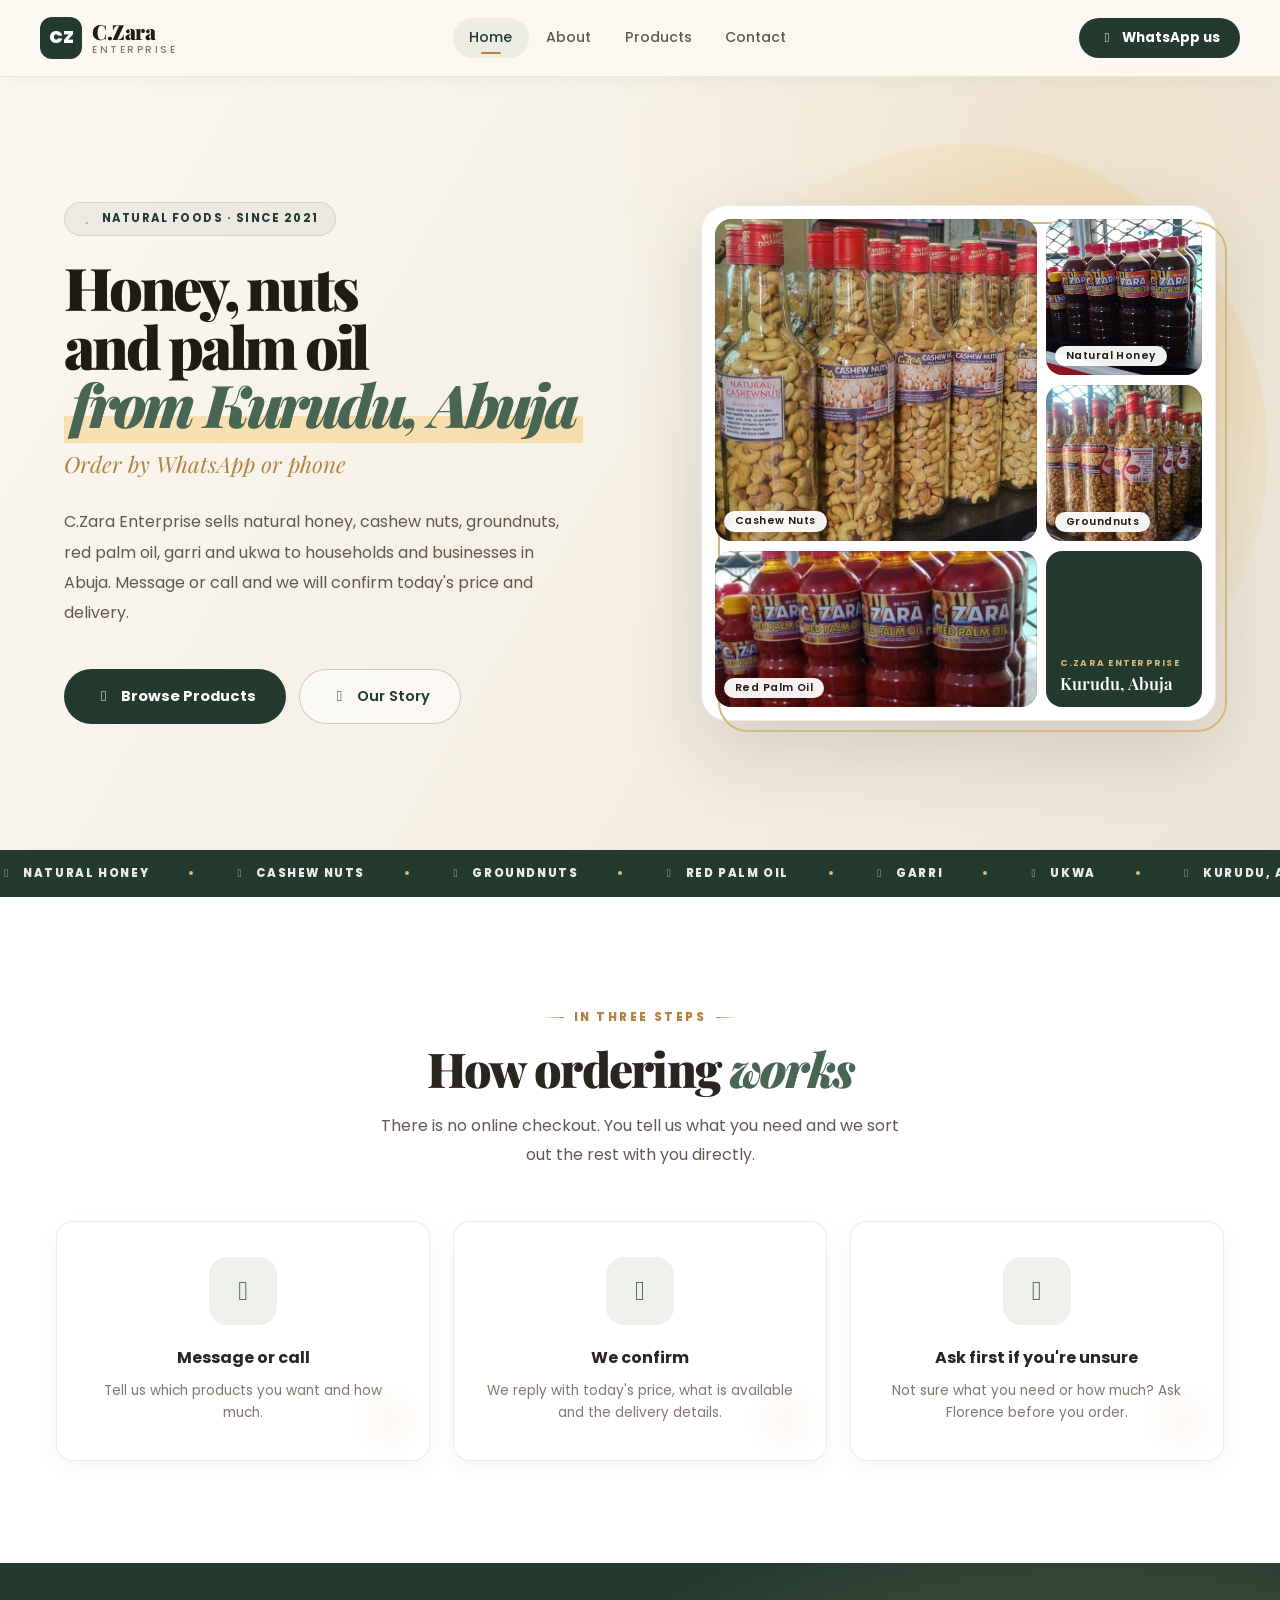
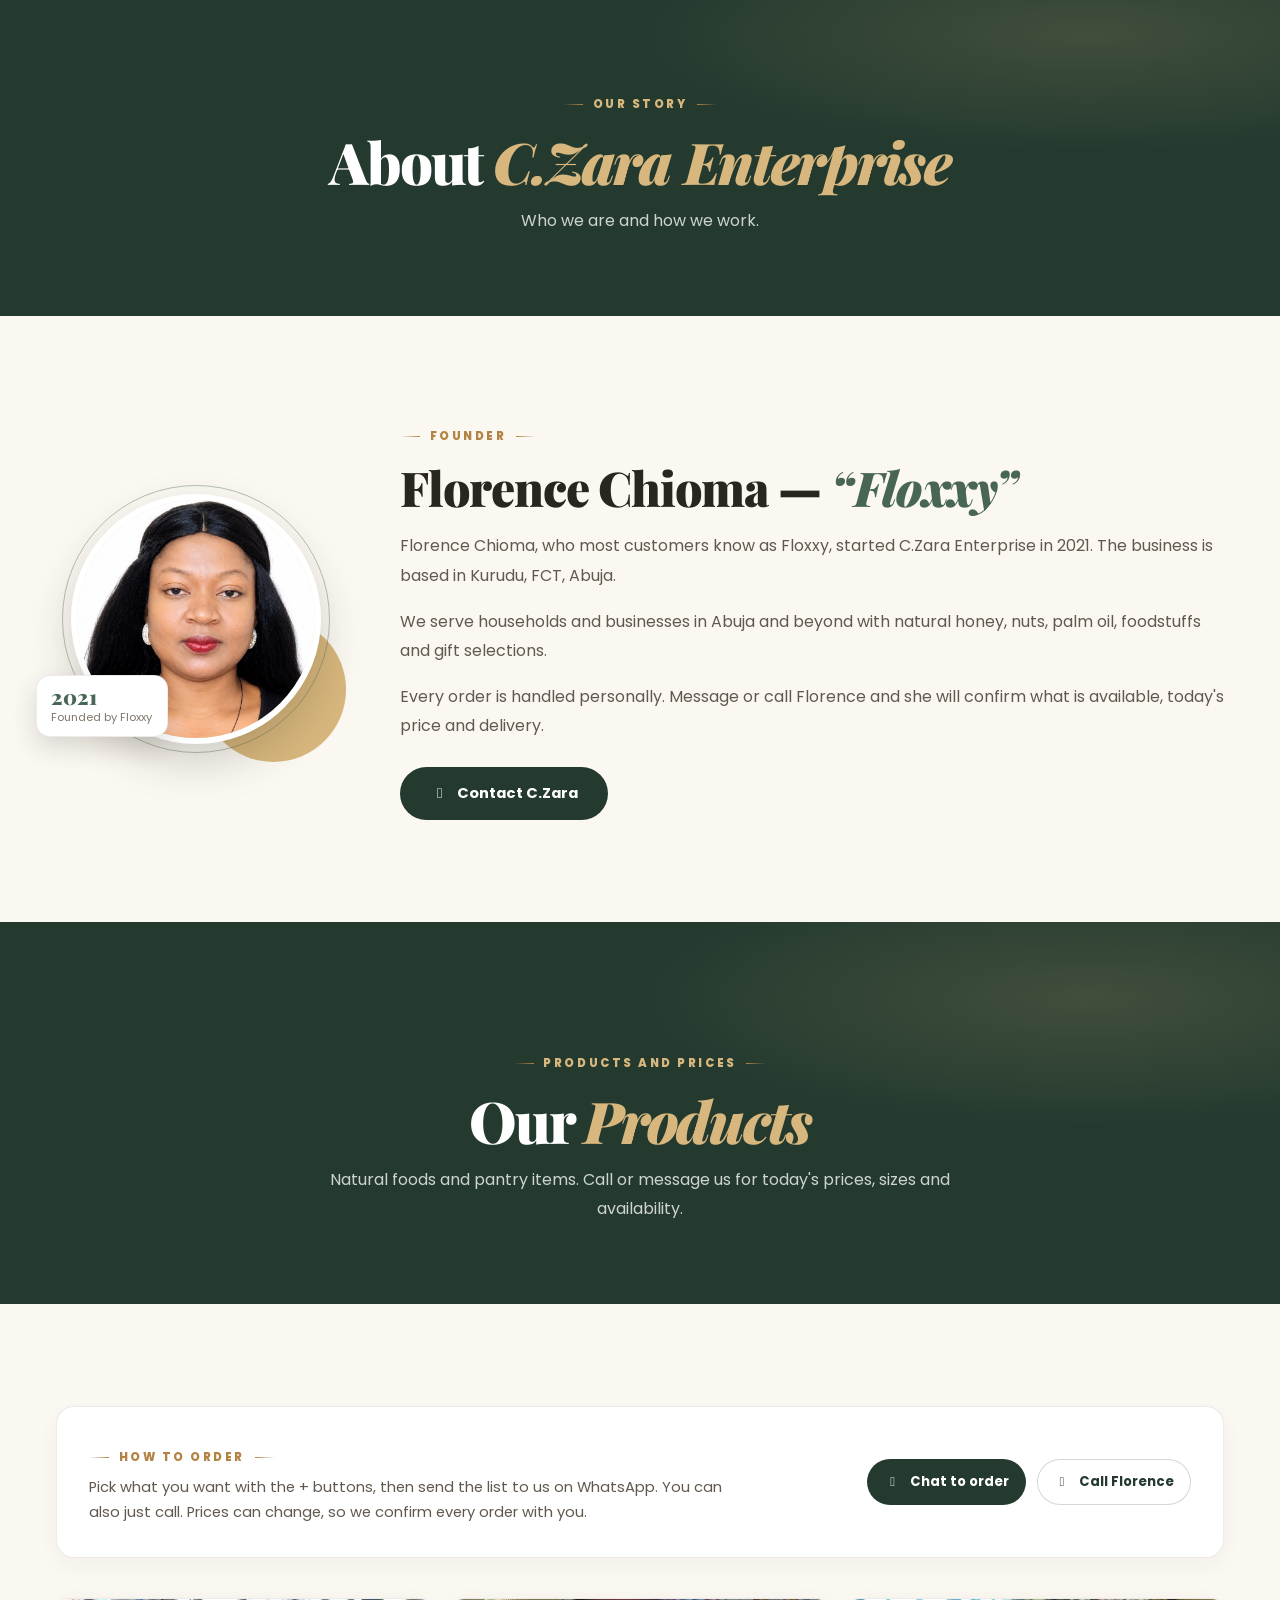
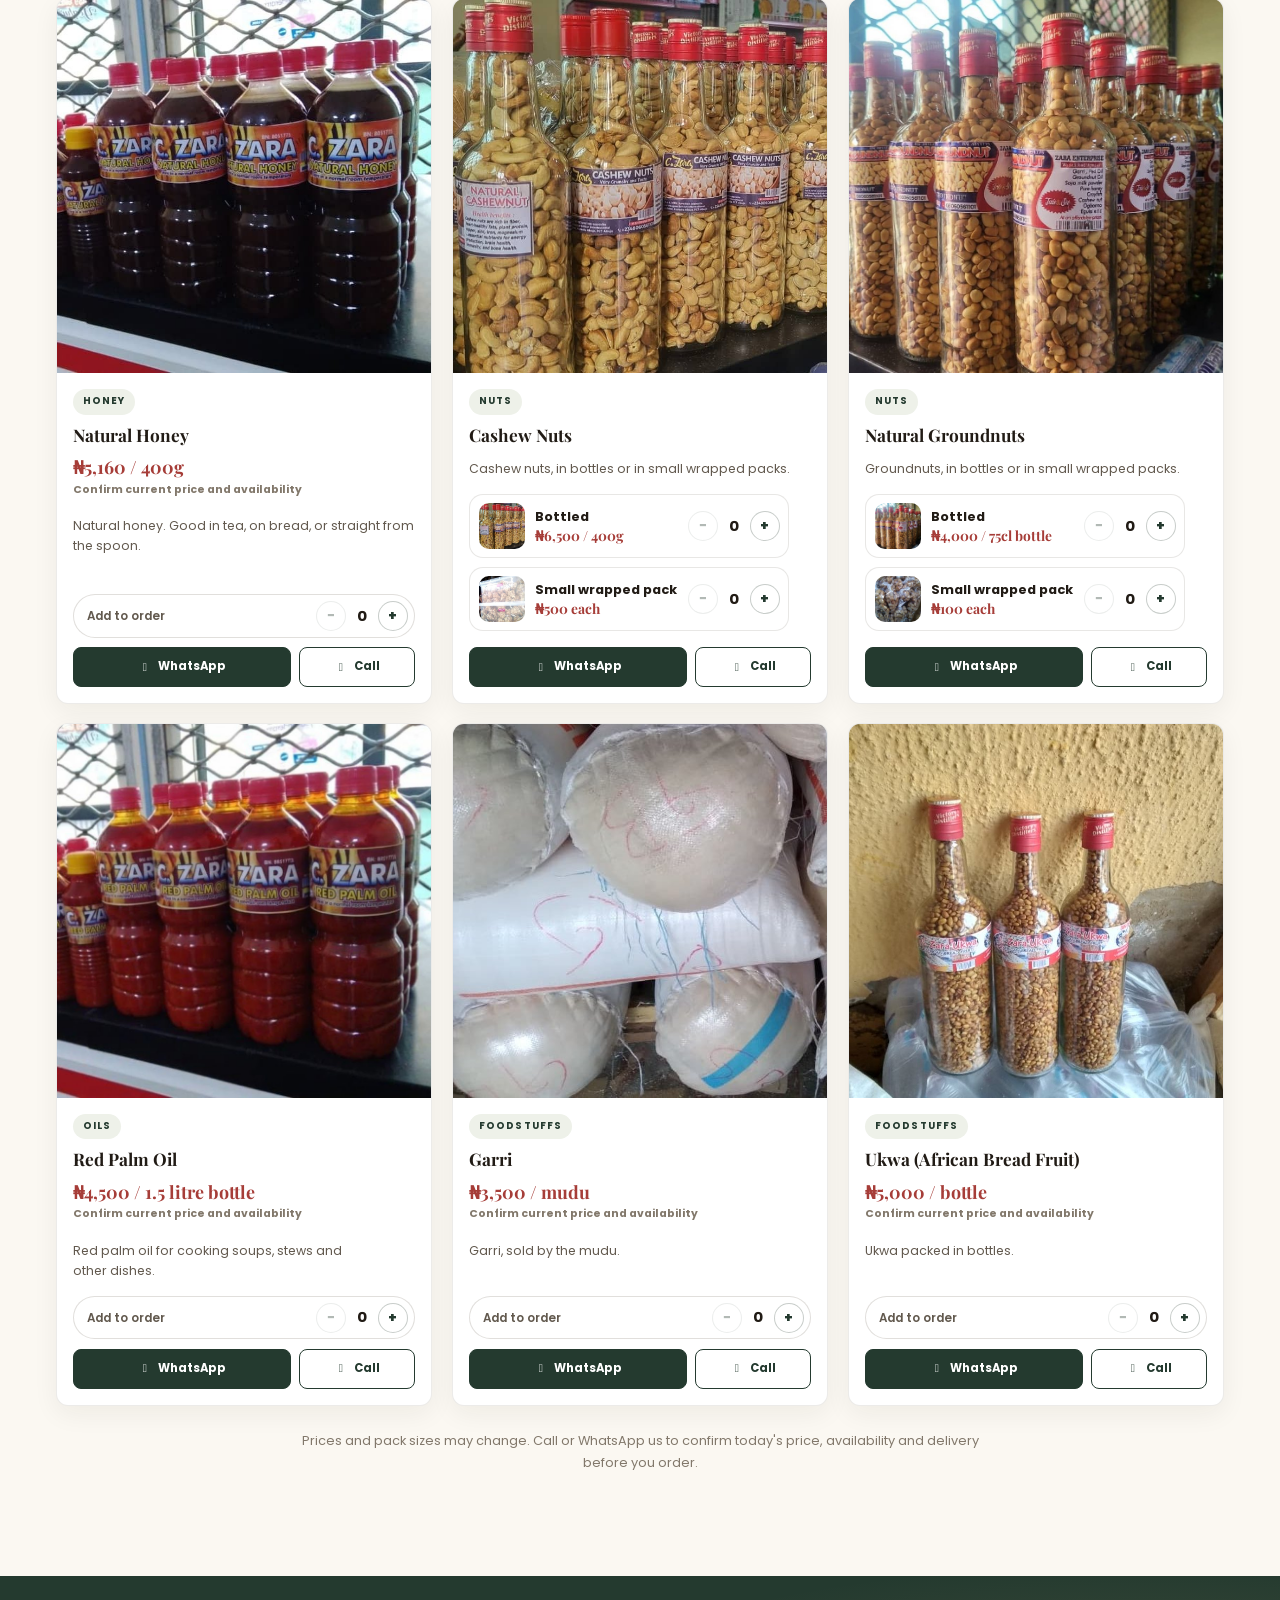
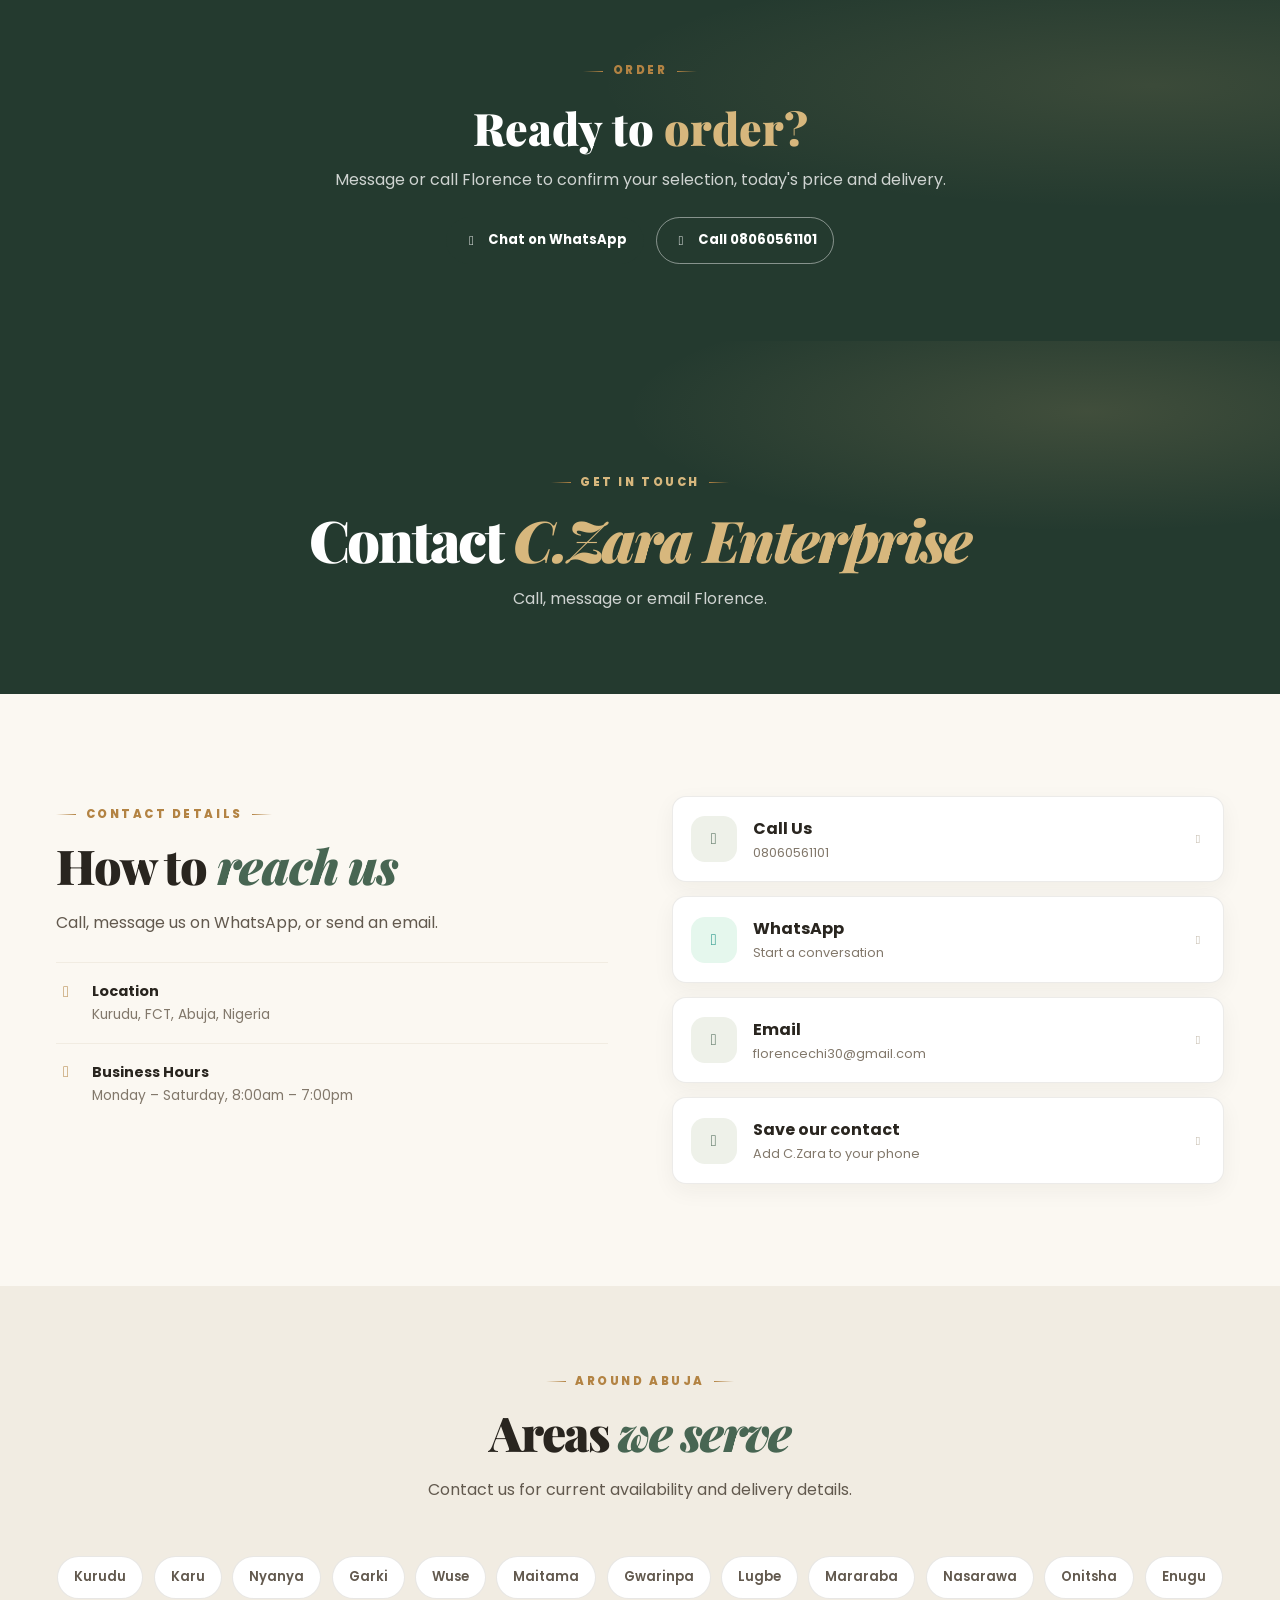
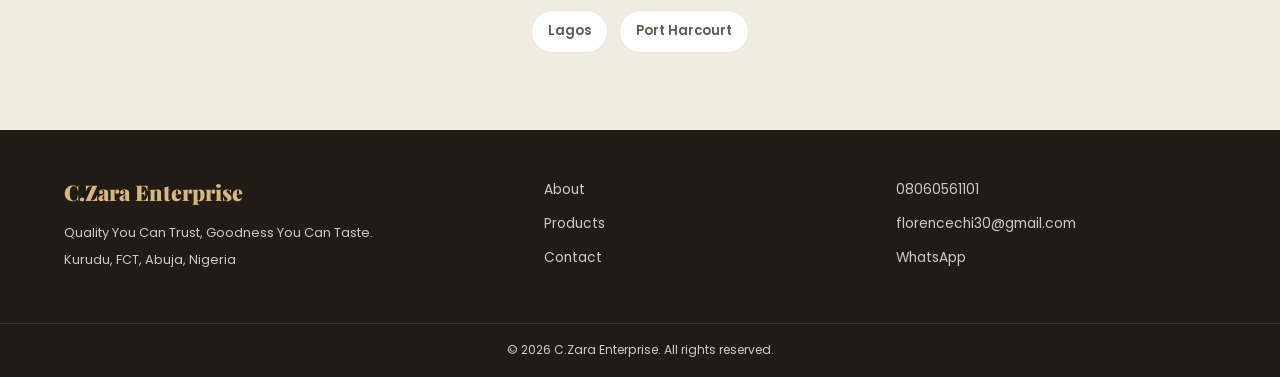
==== commit d649eba6: "Add files via upload" ====
--- a/index.html
+++ b/index.html
@@ -73,8 +73,8 @@
       <div class="hero-visual" aria-hidden="true">
         <div class="site-hero-showcase">
           <div class="site-hero-tiles">
-            <figure class="hero-tile tile-honey"><img src="assets/images/products/natural-honey.jpg" alt="" fetchpriority="high" decoding="async"><figcaption>Natural Honey</figcaption></figure>
-            <figure class="hero-tile tile-ukwa"><img src="assets/images/products/ukwa.jpg" alt="" decoding="async"><figcaption>Ukwa</figcaption></figure>
+            <figure class="hero-tile tile-main"><img src="assets/images/products/cashew-nuts.jpg" alt="" fetchpriority="high" decoding="async"><figcaption>Cashew Nuts</figcaption></figure>
+            <figure class="hero-tile tile-top"><img src="assets/images/products/natural-honey.jpg" alt="" decoding="async"><figcaption>Natural Honey</figcaption></figure>
             <figure class="hero-tile tile-nuts"><img src="assets/images/products/groundnuts.jpg" alt="" decoding="async"><figcaption>Groundnuts</figcaption></figure>
             <figure class="hero-tile tile-oil"><img src="assets/images/products/red-palm-oil.jpg" alt="" decoding="async"><figcaption>Red Palm Oil</figcaption></figure>
             <div class="hero-tile tile-brand"><span>C.Zara Enterprise</span><strong>Kurudu, Abuja</strong></div>
@@ -152,7 +152,7 @@
       </article>
       <article class="gallery-item" data-gallery-item="nuts">
         <div class="site-gallery-art"><img src="assets/images/products/cashew-nuts.jpg" alt="Cashew Nuts product photo" loading="lazy" decoding="async"></div>
-        <div class="gi-body"><div class="gi-tag">Nuts</div><h3 class="gi-title">Cashew Nuts</h3><p class="gi-sub">Cashew nuts, in small wrapped packs or by the 400g.</p><ul class="gi-options"><li class="gi-option"><img class="gi-option-thumb" src="assets/images/products/cashew-nuts.jpg" alt="" loading="lazy" decoding="async"><span class="gi-option-text"><strong>Small wrapped pack</strong><span>₦500 each</span></span></li><li class="gi-option"><span class="gi-option-text"><strong>By weight</strong><span>₦6,500 / 400g</span></span></li></ul><div class="gi-actions"><a class="gi-inquiry" href="https://wa.me/2348060561101?text=Hello%20C.Zara%2C%20I'd%20like%20to%20order%20Cashew%20Nuts.%20Please%20share%20today's%20price%2C%20sizes%2C%20and%20availability." target="_blank" rel="noopener noreferrer" aria-label="WhatsApp to order Cashew Nuts"><i class="fa-brands fa-whatsapp" aria-hidden="true"></i> WhatsApp</a><a class="gi-call" href="tel:+2348060561101" aria-label="Call to order Cashew Nuts"><i class="fa-solid fa-phone" aria-hidden="true"></i> Call</a></div></div>
+        <div class="gi-body"><div class="gi-tag">Nuts</div><h3 class="gi-title">Cashew Nuts</h3><p class="gi-sub">Cashew nuts, in bottles or in small wrapped packs.</p><ul class="gi-options"><li class="gi-option"><img class="gi-option-thumb" src="assets/images/products/cashew-nuts.jpg" alt="" loading="lazy" decoding="async"><span class="gi-option-text"><strong>Bottled</strong><span>₦6,500 / 400g</span></span></li><li class="gi-option"><img class="gi-option-thumb" src="assets/images/products/cashew-nuts-wrapped.jpg" alt="" loading="lazy" decoding="async"><span class="gi-option-text"><strong>Small wrapped pack</strong><span>₦500 each</span></span></li></ul><div class="gi-actions"><a class="gi-inquiry" href="https://wa.me/2348060561101?text=Hello%20C.Zara%2C%20I'd%20like%20to%20order%20Cashew%20Nuts.%20Please%20share%20today's%20price%2C%20sizes%2C%20and%20availability." target="_blank" rel="noopener noreferrer" aria-label="WhatsApp to order Cashew Nuts"><i class="fa-brands fa-whatsapp" aria-hidden="true"></i> WhatsApp</a><a class="gi-call" href="tel:+2348060561101" aria-label="Call to order Cashew Nuts"><i class="fa-solid fa-phone" aria-hidden="true"></i> Call</a></div></div>
       </article>
       <article class="gallery-item" data-gallery-item="nuts">
         <div class="site-gallery-art"><img src="assets/images/products/groundnuts.jpg" alt="Natural Groundnuts product photo" loading="lazy" decoding="async"></div>
--- a/assets/css/site.css
+++ b/assets/css/site.css
@@ -784,7 +784,7 @@
 .site-hero-tiles {
   display: grid; gap: .6rem; aspect-ratio: 1 / 1;
   grid-template-columns: repeat(3, minmax(0, 1fr)); grid-template-rows: repeat(3, minmax(0, 1fr));
-  grid-template-areas: "honey honey ukwa" "honey honey nuts" "oil oil brand";
+  grid-template-areas: "main main top" "main main nuts" "oil oil brand";
 }
 .hero-tile {
   position: relative; margin: 0; overflow: hidden; border-radius: 16px; background: #ece6da;
@@ -798,8 +798,8 @@
   background: rgba(255, 255, 255, .94); color: var(--brown-dark);
   font: 600 .66rem/1 'Poppins', sans-serif; letter-spacing: .04em; box-shadow: 0 4px 12px rgba(39, 31, 22, .14);
 }
-.tile-honey { grid-area: honey; animation-delay: .15s; }
-.tile-ukwa { grid-area: ukwa; animation-delay: .3s; }
+.tile-main { grid-area: main; animation-delay: .15s; }
+.tile-top { grid-area: top; animation-delay: .3s; }
 .tile-nuts { grid-area: nuts; animation-delay: .45s; }
 .tile-oil { grid-area: oil; animation-delay: .6s; }
 .tile-oil img { object-position: center 40%; }
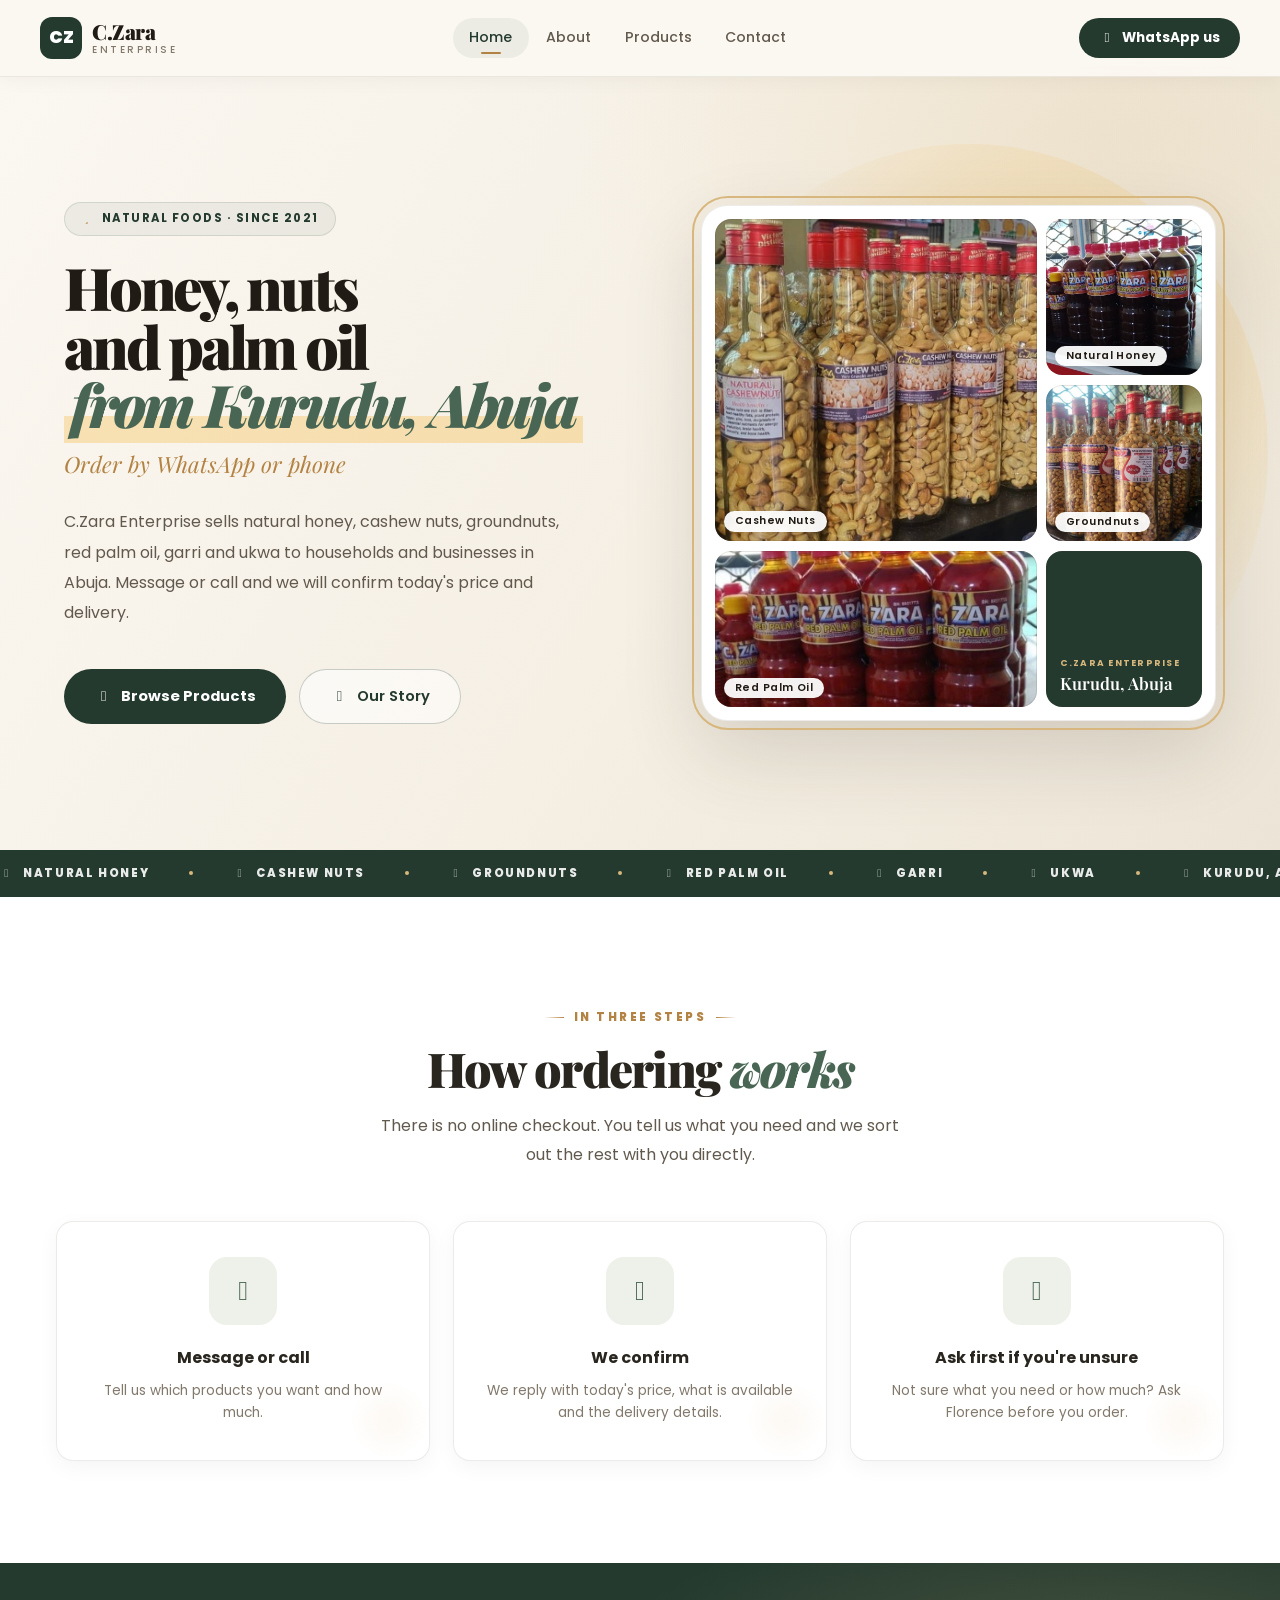
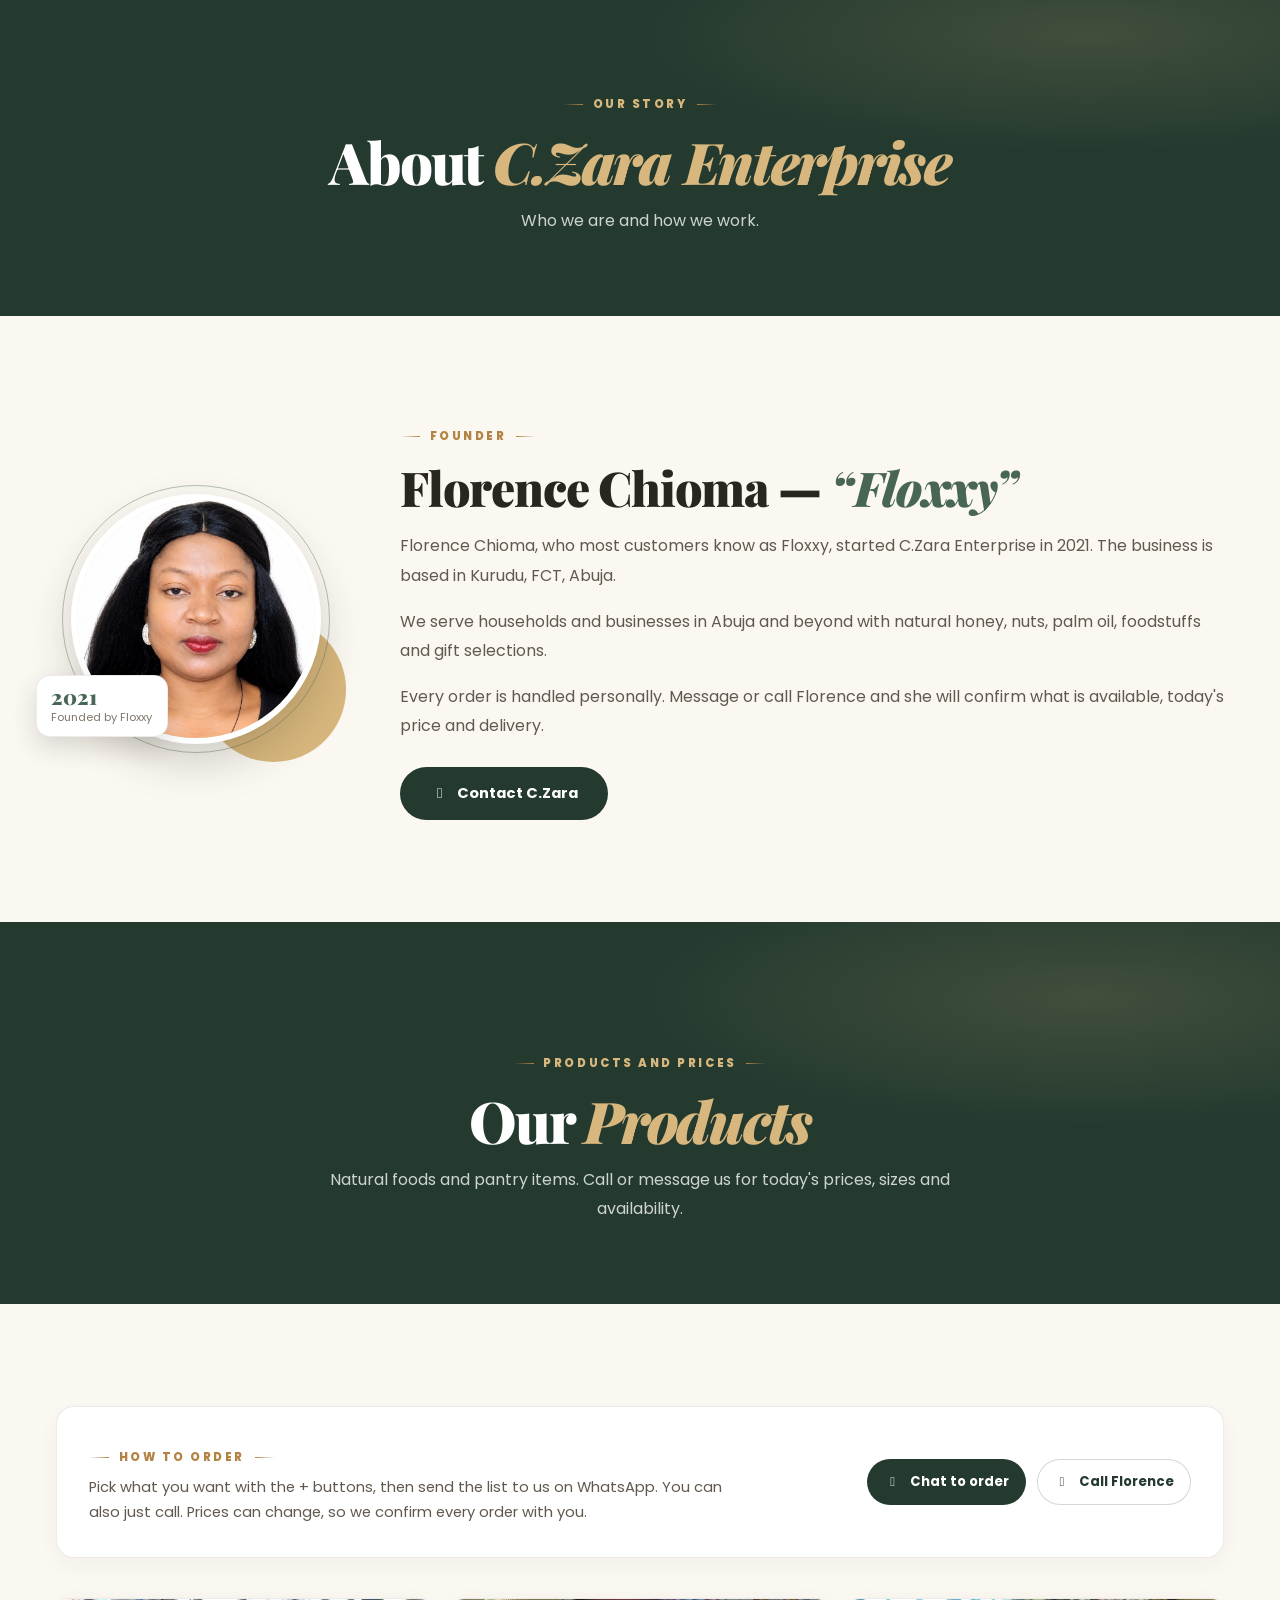
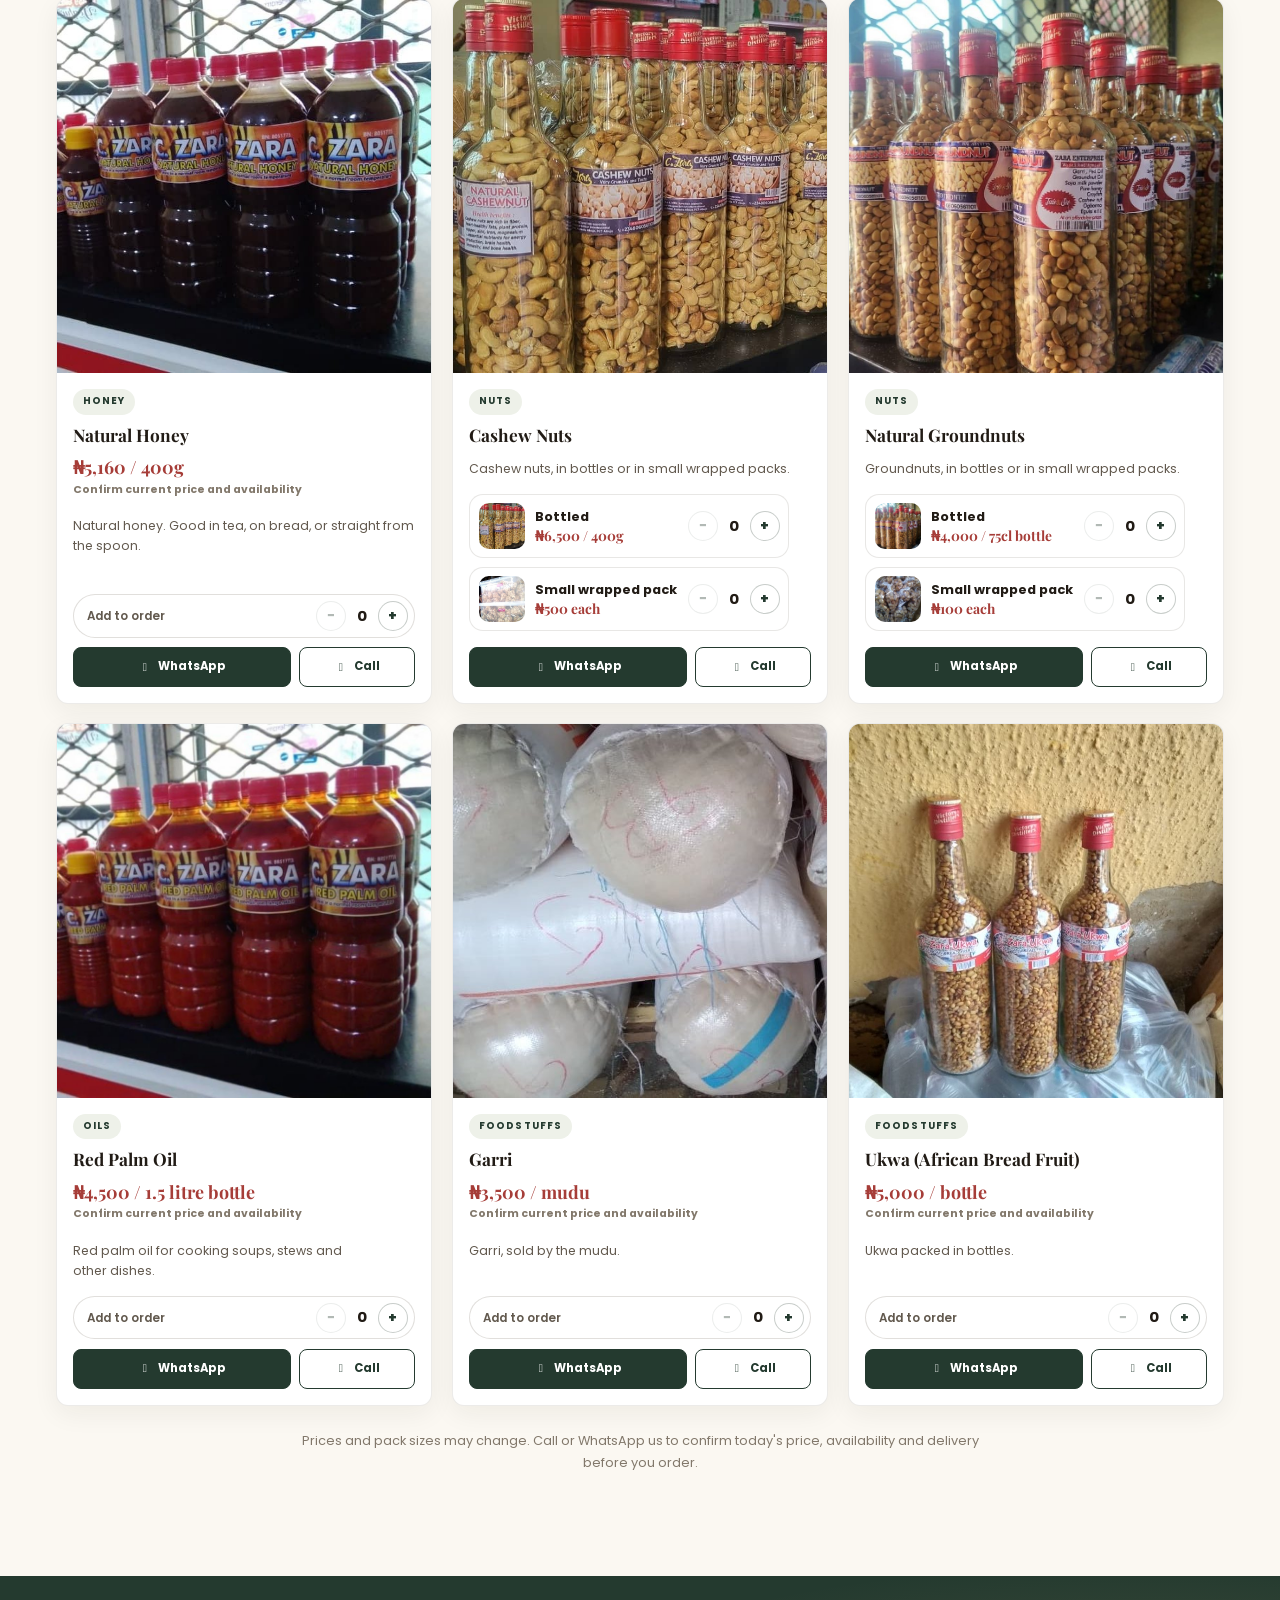
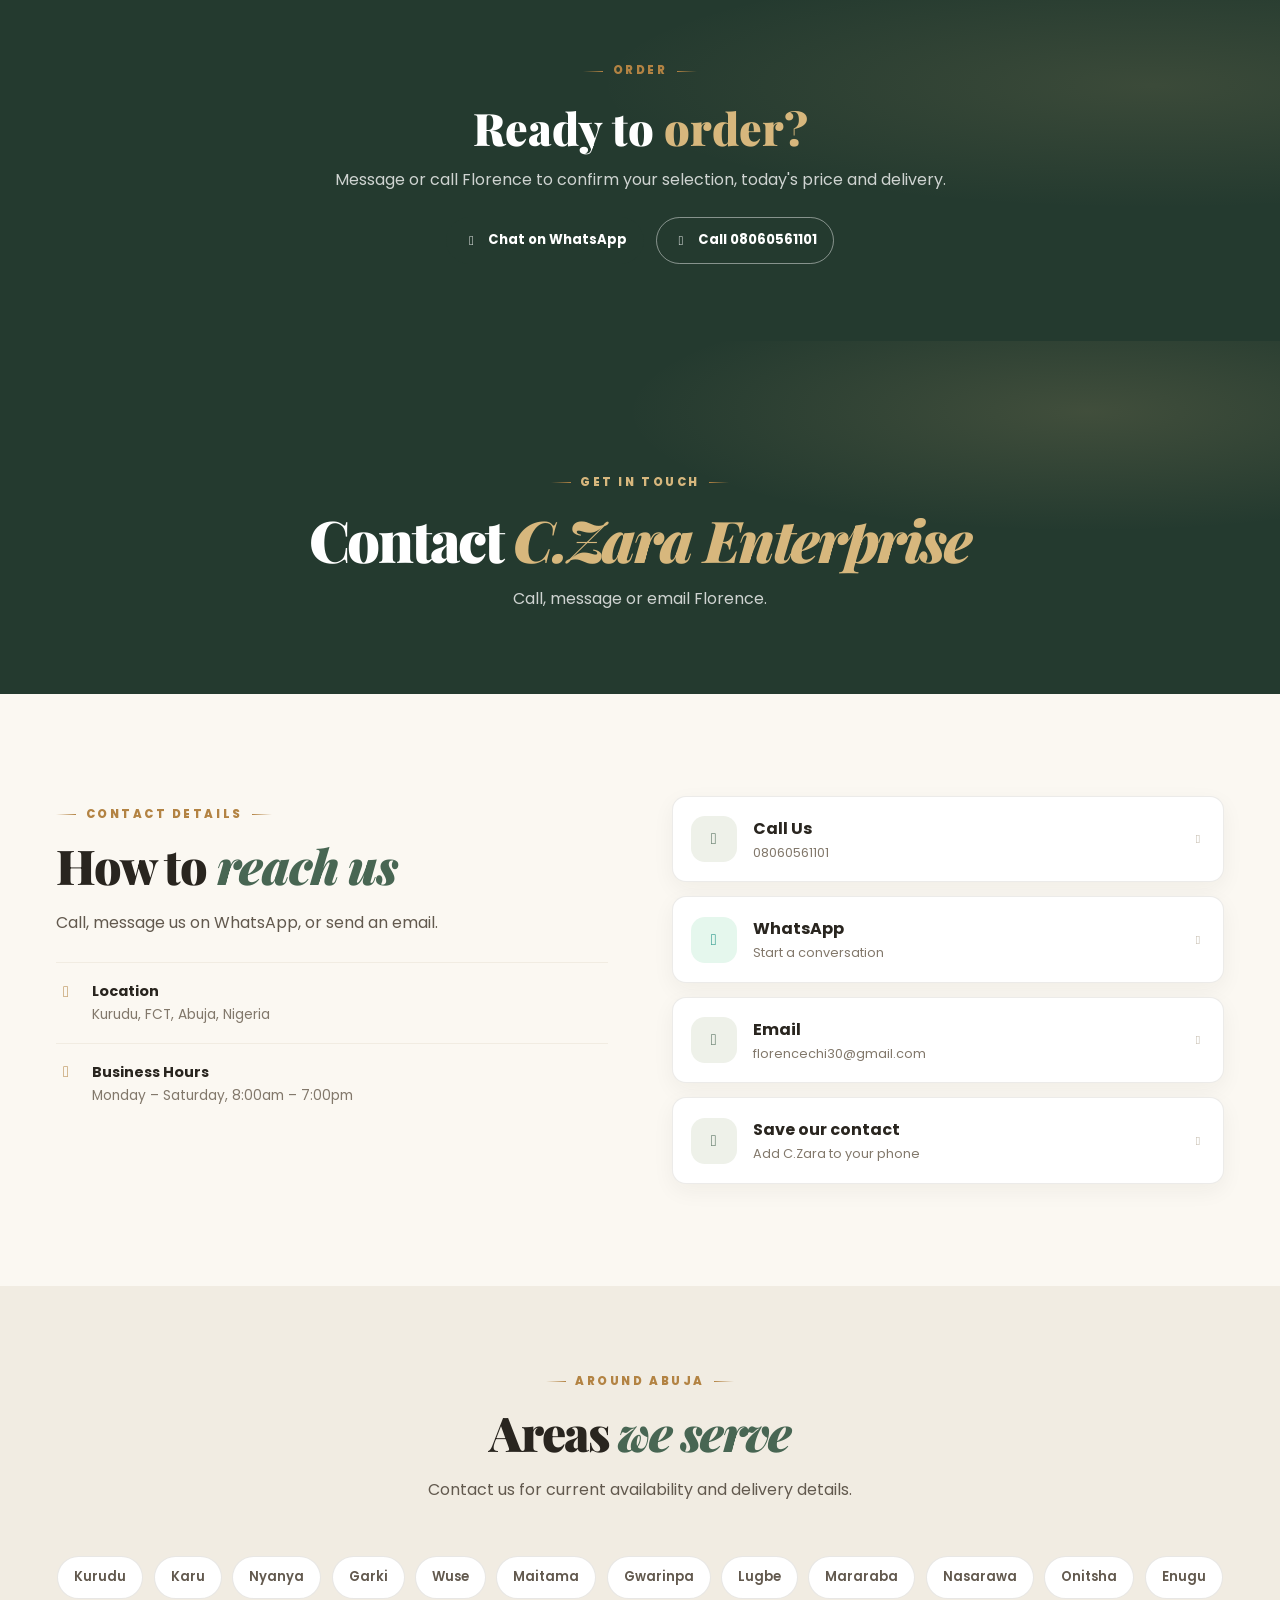
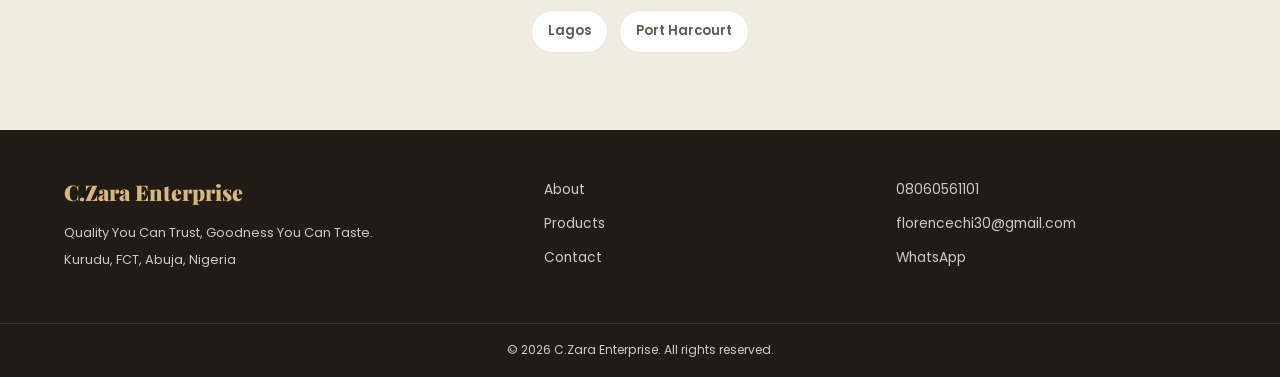
==== commit 6522b629: "Add files via upload" ====
--- a/index.html
+++ b/index.html
@@ -180,6 +180,36 @@
         <label>Your name (optional)<input id="orderName" type="text" maxlength="60" autocomplete="name"></label>
         <label>Delivery area (optional)<input id="orderArea" type="text" maxlength="60" placeholder="For example, Karu"></label>
       </div>
+      <div class="order-location" id="orderLocation" data-state="idle">
+        <div class="loc-prompt" data-loc="idle">
+          <span class="loc-icon" aria-hidden="true"><i class="fa-solid fa-location-dot"></i></span>
+          <div class="loc-copy">
+            <strong>Share your delivery location</strong>
+            <p>So Florence knows exactly where to bring your order. Your browser will ask first, and the location only goes into the WhatsApp message you send.</p>
+            <p class="loc-error" id="locError" role="alert" hidden></p>
+          </div>
+          <button class="loc-share" id="locShare" type="button"><i class="fa-solid fa-location-crosshairs" aria-hidden="true"></i> <span id="locShareText">Share my location</span></button>
+        </div>
+        <div class="loc-working" data-loc="locating" role="status" hidden>
+          <span class="loc-spinner" aria-hidden="true"></span>
+          <div><strong>Finding you…</strong><p>Tap “Allow” if your phone asks.</p></div>
+        </div>
+        <div class="loc-card" data-loc="live" hidden>
+          <div class="loc-head">
+            <span class="loc-title"><i class="fa-solid fa-map-location-dot" aria-hidden="true"></i> Delivery location</span>
+            <span class="loc-badge" id="locBadge"><i class="loc-dot" aria-hidden="true"></i><span id="locBadgeText">Live</span></span>
+          </div>
+          <div class="loc-map"><iframe id="locMap" title="Map showing your delivery location" referrerpolicy="no-referrer-when-downgrade" allowfullscreen></iframe></div>
+          <div class="loc-info">
+            <strong class="loc-place" id="locPlace">Finding the place name…</strong>
+            <span class="loc-meta"><span id="locCoords"></span><span id="locAccuracy"></span></span>
+          </div>
+          <div class="loc-actions">
+            <a class="loc-open" id="locOpen" href="https://www.google.com/maps" target="_blank" rel="noopener noreferrer"><i class="fa-solid fa-arrow-up-right-from-square" aria-hidden="true"></i> Open in Google Maps</a>
+            <button class="loc-stop" id="locStop" type="button">Stop sharing</button>
+          </div>
+        </div>
+      </div>
       <div class="order-actions">
         <a class="order-send" id="orderSend" href="https://wa.me/2348060561101" target="_blank" rel="noopener noreferrer"><i class="fa-brands fa-whatsapp" aria-hidden="true"></i> Send order on WhatsApp</a>
         <button class="order-clear" id="orderClear" type="button">Clear</button>
--- a/assets/css/site.css
+++ b/assets/css/site.css
@@ -778,8 +778,8 @@
   box-shadow: 0 30px 80px rgba(54, 43, 29, .16);
 }
 .site-hero-showcase::before {
-  content: ""; position: absolute; z-index: -1; inset: 16px -12px -12px 16px;
-  border: 2px solid var(--honey-light); border-radius: 30px;
+  content: ""; position: absolute; z-index: -1; inset: -10px;
+  border: 2px solid var(--honey-light); border-radius: 36px; /* card radius 26px + 10px gap, so the curves run parallel */
 }
 .site-hero-tiles {
   display: grid; gap: .6rem; aspect-ratio: 1 / 1;
@@ -833,7 +833,7 @@
 }
 @media (max-width: 600px) {
   .site-hero-showcase { padding: .6rem; border-radius: 20px; }
-  .site-hero-showcase::before { inset: 12px -8px -8px 12px; border-radius: 24px; }
+  .site-hero-showcase::before { inset: -8px; border-radius: 28px; } /* card radius 20px + 8px gap */
   .site-hero-tiles { gap: .45rem; }
   .hero-tile { border-radius: 12px; }
   .hero-tile figcaption { left: .4rem; bottom: .4rem; padding: .28rem .55rem; font-size: .6rem; }
@@ -906,3 +906,72 @@
   .gi-option-text span { font-size: .8rem; }
   .gi-option .qty-stepper { width: 100%; justify-content: center; margin-left: 0; }
 }
+
+/* ---- Delivery location card ---------------------------------------------------- */
+.order-location { margin: 0 0 1.2rem; }
+.order-location [hidden] { display: none !important; }
+
+.loc-prompt {
+  display: grid; grid-template-columns: auto 1fr; gap: .9rem 1rem; align-items: start; padding: 1.05rem 1.1rem;
+  border: 1px solid rgba(71, 59, 42, .14); border-radius: 16px;
+  background: linear-gradient(135deg, var(--cream) 0%, rgba(245, 185, 66, .16) 100%);
+}
+.loc-icon {
+  display: grid; place-items: center; width: 42px; height: 42px; border-radius: 50%;
+  background: var(--green-deep); color: #fff; font-size: 1.05rem; box-shadow: 0 6px 16px rgba(27, 67, 50, .28);
+}
+.loc-copy strong { display: block; color: var(--brown-dark); font: 700 1.02rem/1.3 'Playfair Display', serif; }
+.loc-copy p { margin: .3rem 0 0; color: var(--text-mid); font-size: .82rem; line-height: 1.55; }
+.loc-copy .loc-error { color: #a63d38; font-weight: 600; }
+.loc-share {
+  grid-column: 1 / -1; display: inline-flex; align-items: center; justify-content: center; gap: .55rem; min-height: 46px;
+  padding: .7rem 1.3rem; border: 0; border-radius: 999px; background: var(--green-deep); color: #fff;
+  font: 700 .85rem/1 'Poppins', sans-serif; cursor: pointer; transition: background .2s ease, transform .2s ease;
+}
+.loc-share:hover { background: var(--green-main); }
+.loc-share:active { transform: scale(.98); }
+
+.loc-working { display: flex; align-items: center; gap: .9rem; padding: 1.05rem 1.1rem; border: 1px solid rgba(71, 59, 42, .14); border-radius: 16px; background: var(--cream); }
+.loc-working strong { color: var(--brown-dark); font: 700 1rem/1.3 'Playfair Display', serif; }
+.loc-working p { margin: .15rem 0 0; color: var(--text-mid); font-size: .82rem; }
+.loc-spinner { flex: none; width: 26px; height: 26px; border: 3px solid rgba(27, 67, 50, .18); border-top-color: var(--green-deep); border-radius: 50%; animation: locSpin .9s linear infinite; }
+
+.loc-card {
+  overflow: hidden; border: 1px solid rgba(71, 59, 42, .14); border-radius: 18px; background: #fff;
+  box-shadow: 0 14px 40px rgba(44, 24, 16, .1);
+}
+.loc-head { display: flex; align-items: center; justify-content: space-between; gap: .8rem; padding: .8rem 1rem; }
+.loc-title { display: inline-flex; align-items: center; gap: .5rem; color: var(--brown-dark); font-size: .8rem; font-weight: 700; letter-spacing: .02em; }
+.loc-title i { color: var(--honey-gold); }
+.loc-badge {
+  display: inline-flex; align-items: center; gap: .4rem; padding: .28rem .7rem; border-radius: 999px;
+  background: rgba(45, 106, 79, .12); color: var(--green-main); font-size: .68rem; font-weight: 700; letter-spacing: .1em; text-transform: uppercase;
+}
+.loc-dot { width: 8px; height: 8px; border-radius: 50%; background: #2fb36a; animation: locPulse 1.6s ease-out infinite; }
+.loc-badge.is-saved { background: rgba(212, 136, 42, .14); color: var(--honey-gold); }
+.loc-badge.is-saved .loc-dot { background: var(--honey-gold); animation: none; }
+
+.loc-map { position: relative; height: 230px; background: linear-gradient(100deg, #efe9dd 30%, #f8f4ec 50%, #efe9dd 70%) 0 0 / 200% 100%; animation: locShimmer 1.6s linear infinite; }
+.loc-map iframe { position: absolute; inset: 0; width: 100%; height: 100%; border: 0; background: #efe9dd; }
+
+.loc-info { display: grid; gap: .25rem; padding: .95rem 1rem .3rem; }
+.loc-place { color: var(--brown-dark); font: 700 1.15rem/1.3 'Playfair Display', serif; }
+.loc-meta { display: flex; flex-wrap: wrap; gap: .3rem .8rem; color: var(--text-light); font-size: .74rem; font-variant-numeric: tabular-nums; }
+.loc-actions { display: flex; flex-wrap: wrap; align-items: center; gap: .6rem 1rem; padding: .7rem 1rem 1rem; }
+.loc-open {
+  display: inline-flex; align-items: center; gap: .5rem; padding: .55rem 1rem; border: 1px solid var(--green-deep);
+  border-radius: 999px; color: var(--green-deep); font-size: .78rem; font-weight: 700; transition: background .2s ease, color .2s ease;
+}
+.loc-open:hover { background: var(--green-deep); color: #fff; }
+.loc-stop { padding: .4rem .2rem; border: 0; background: none; color: var(--text-mid); font: inherit; font-size: .8rem; text-decoration: underline; cursor: pointer; }
+.loc-stop:hover { color: #a63d38; }
+
+@keyframes locSpin { to { transform: rotate(360deg); } }
+@keyframes locPulse { 0% { box-shadow: 0 0 0 0 rgba(47, 179, 106, .55); } 70%, 100% { box-shadow: 0 0 0 9px rgba(47, 179, 106, 0); } }
+@keyframes locShimmer { to { background-position: -200% 0; } }
+@media (prefers-reduced-motion: reduce) { .loc-spinner, .loc-dot, .loc-map { animation: none; } }
+@media (min-width: 601px) {
+  .loc-prompt { grid-template-columns: auto 1fr auto; align-items: center; }
+  .loc-share { grid-column: auto; }
+}
+@media (max-width: 600px) { .loc-map { height: 200px; } }
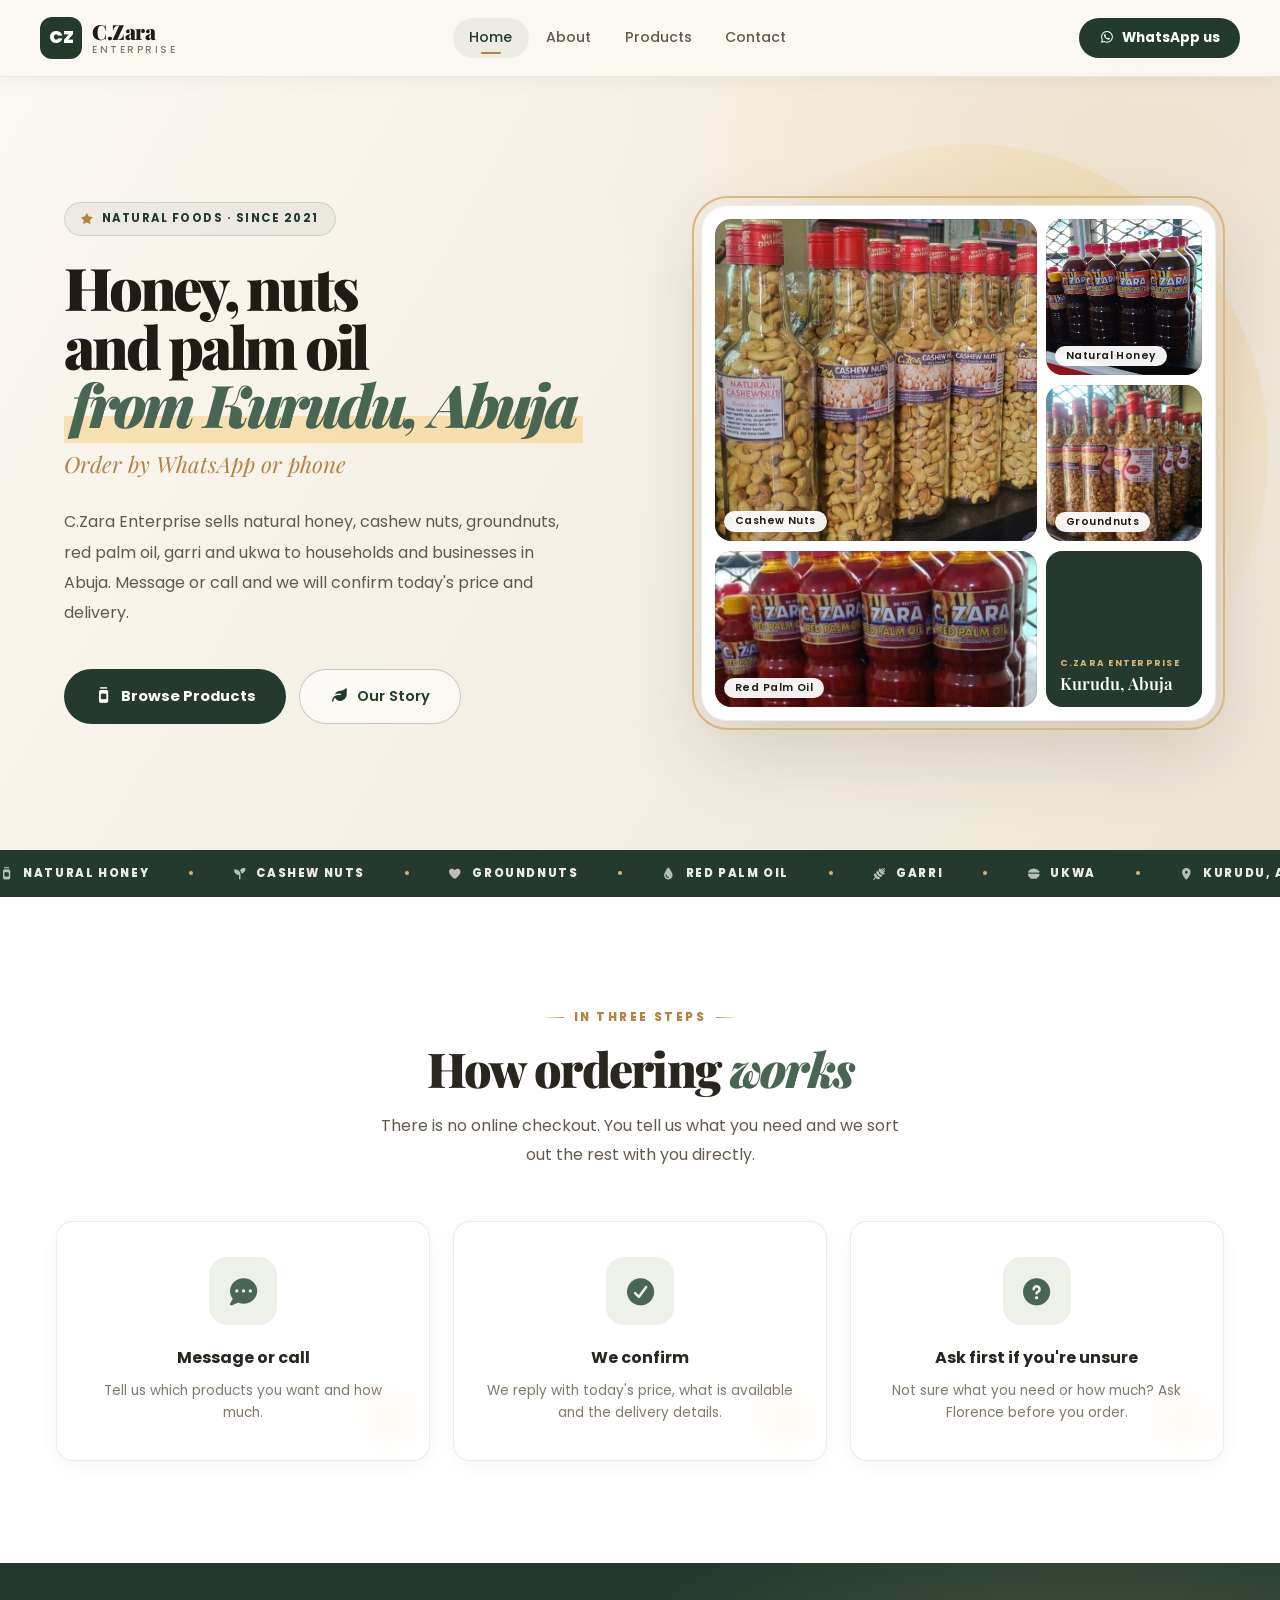
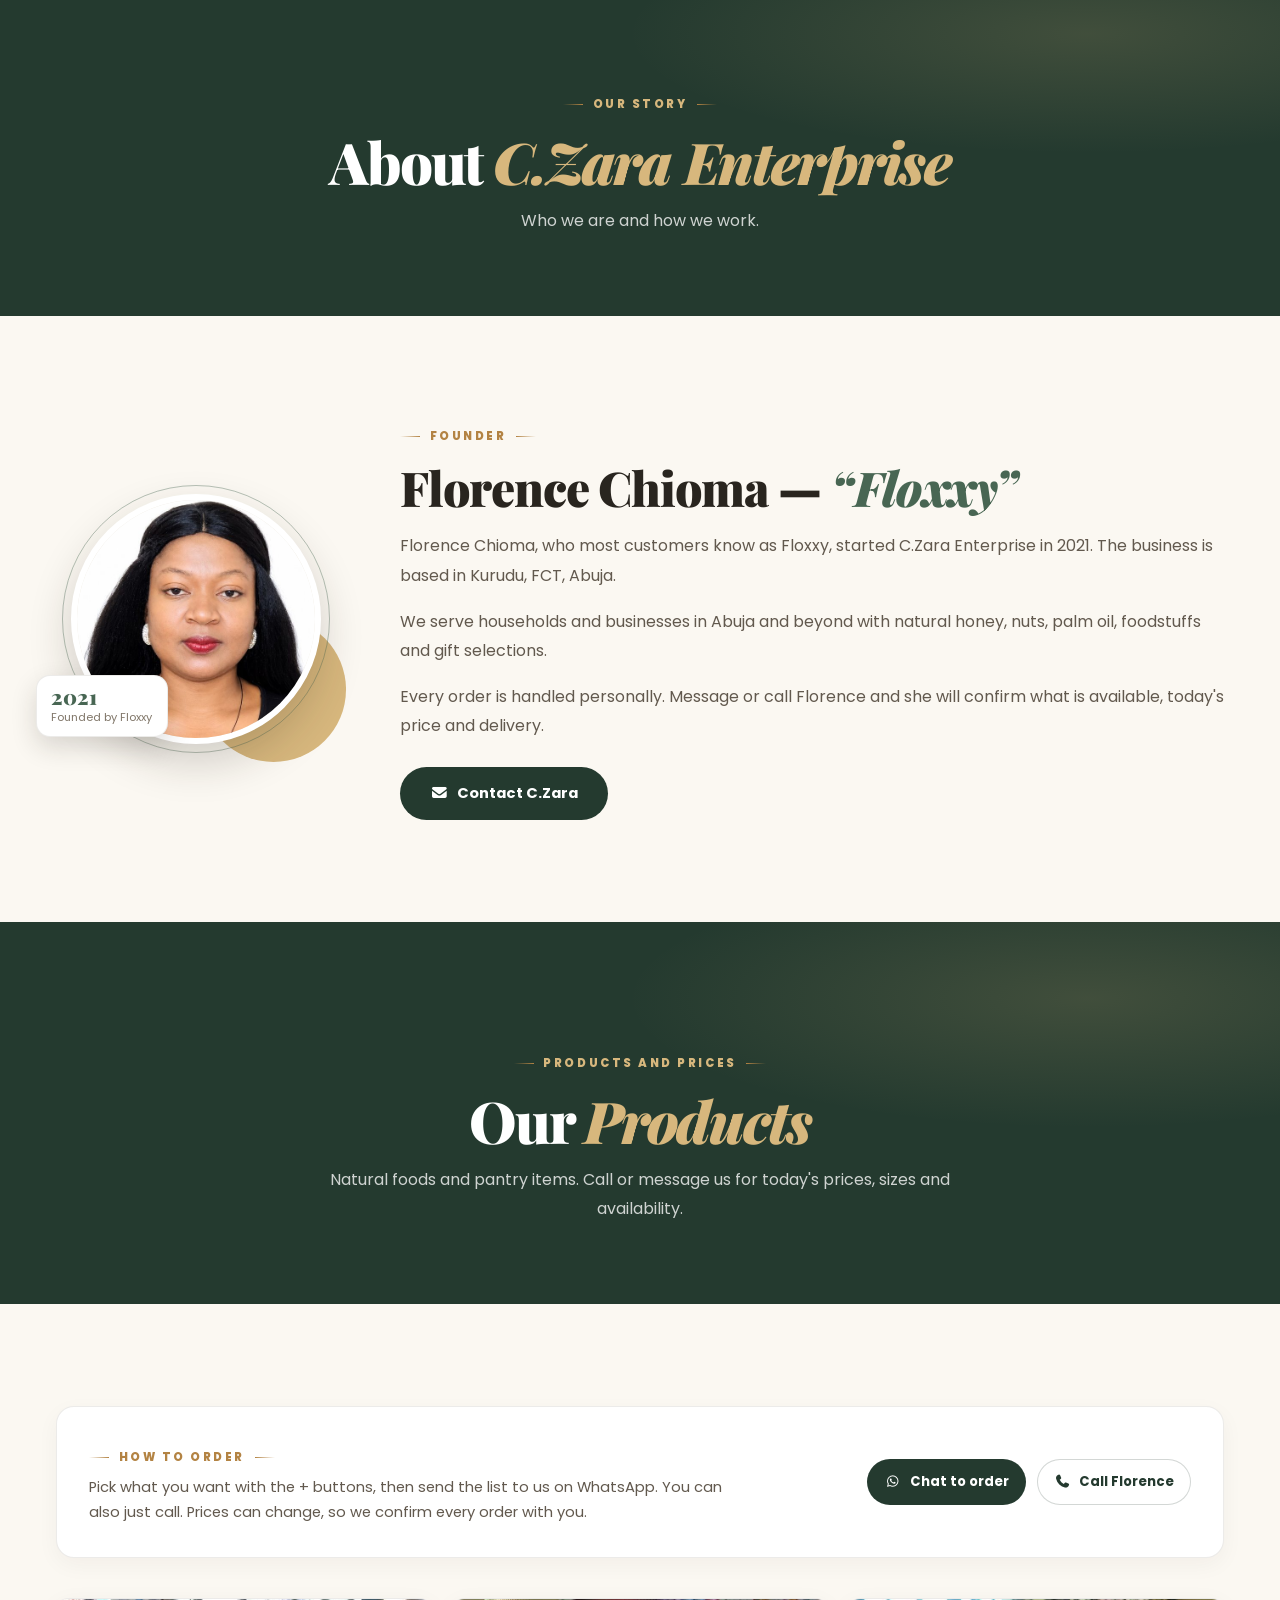
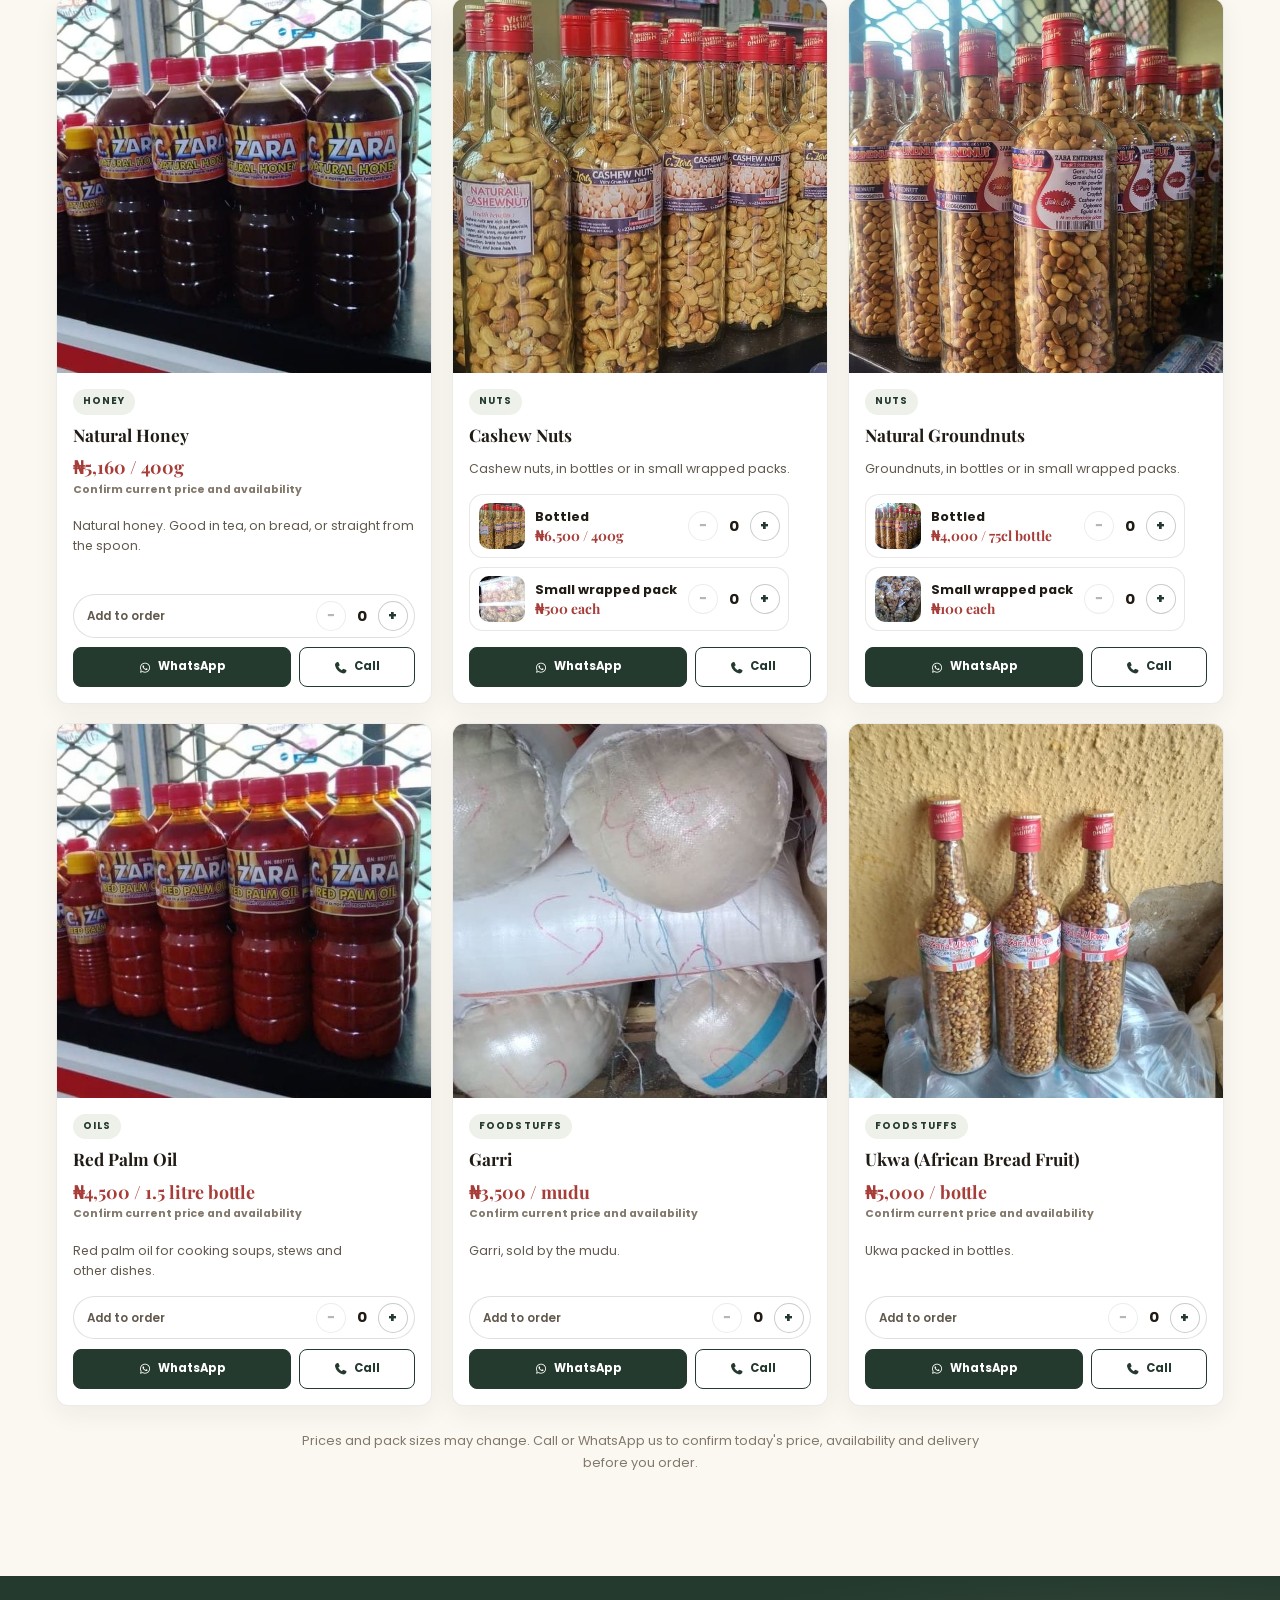
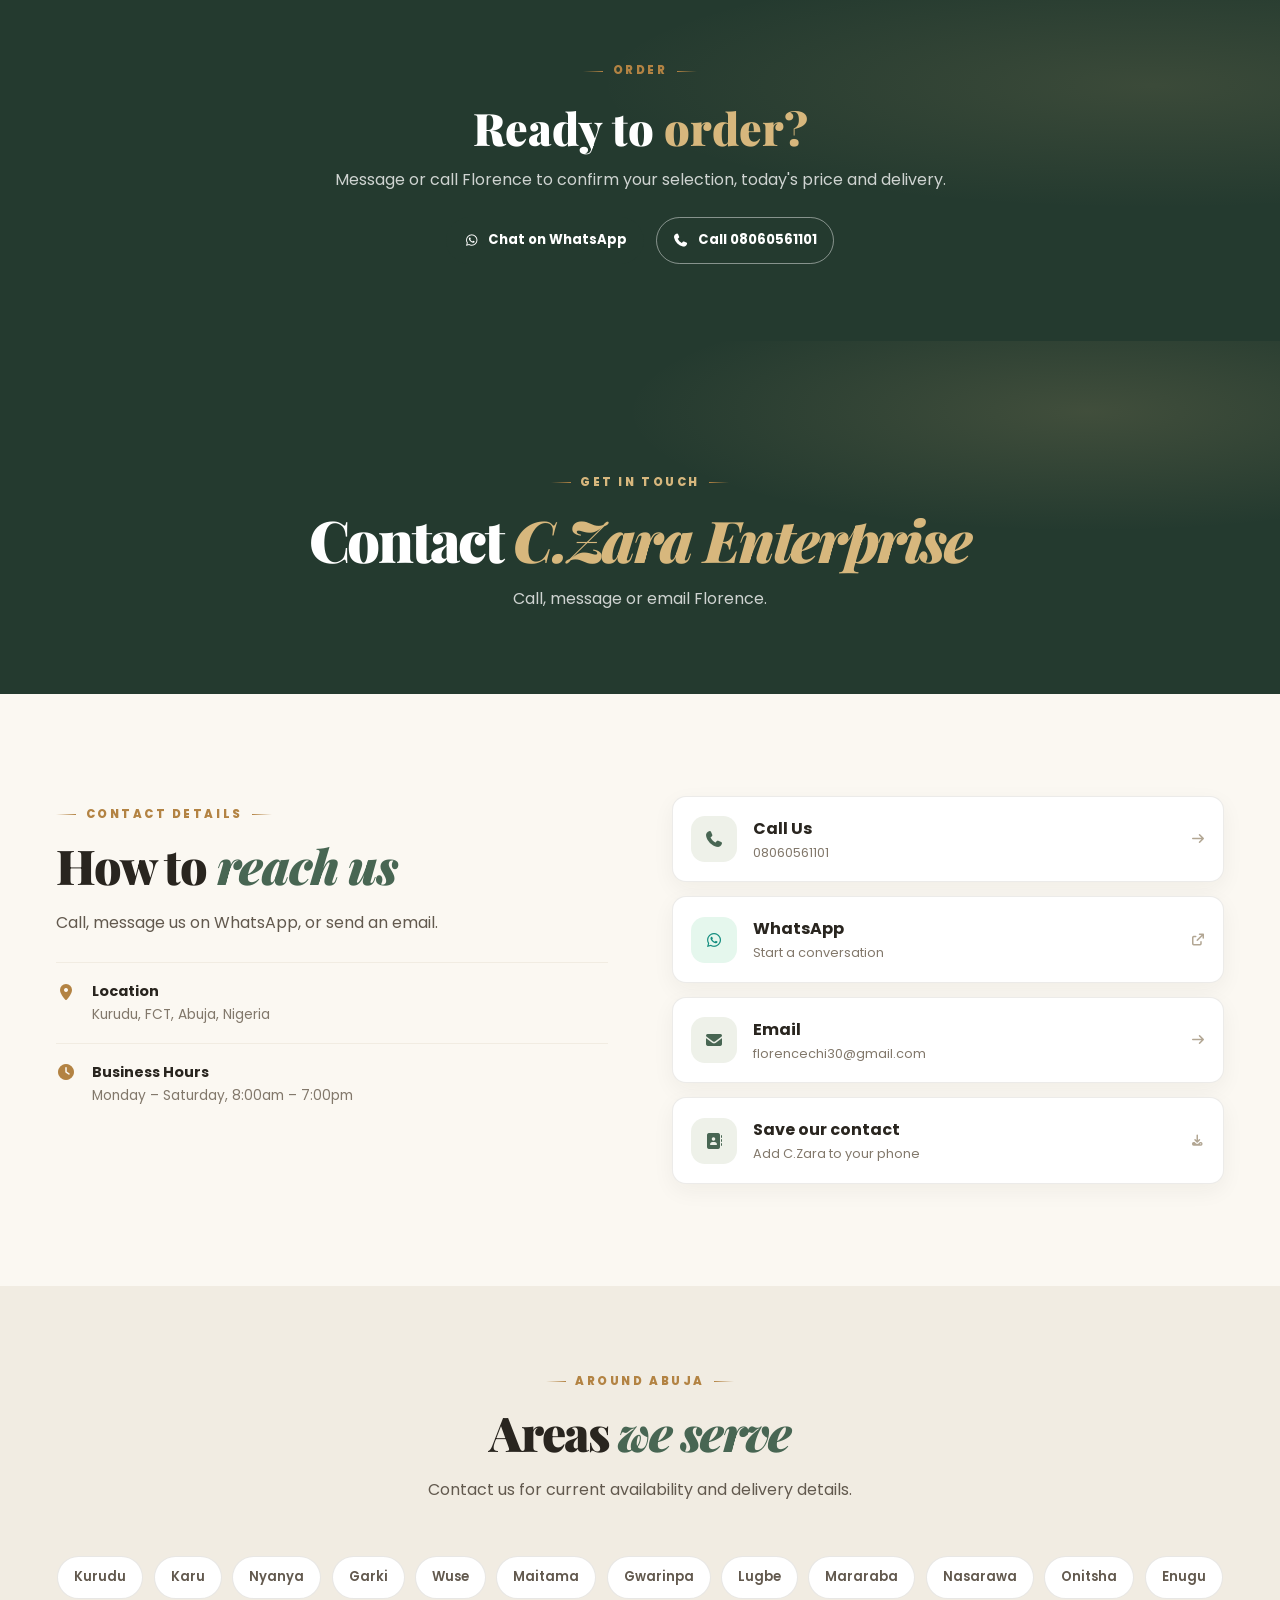
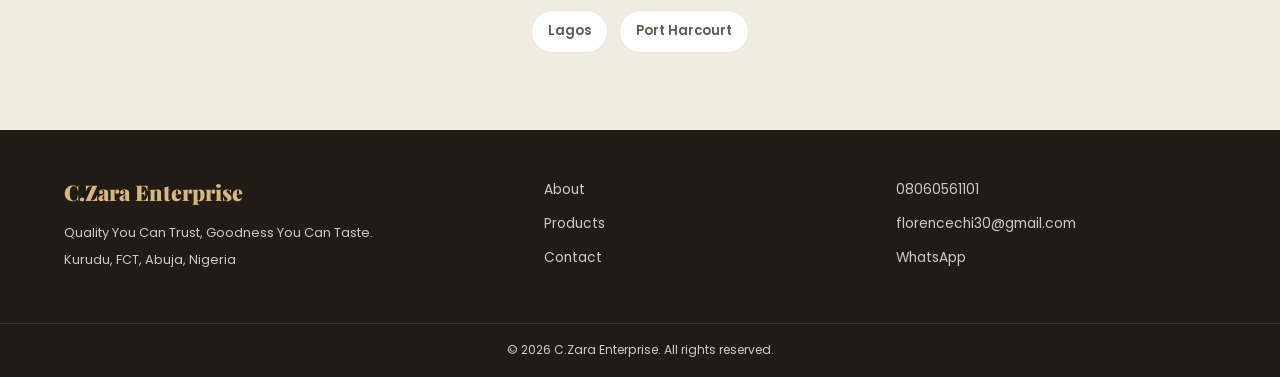
==== commit 98320136: "Add files via upload" ====
--- a/index.html
+++ b/index.html
@@ -1,20 +1,31 @@
 <!doctype html>
-<html lang="en">
+<html lang="en-NG">
 <head>
   <meta charset="utf-8">
   <meta name="viewport" content="width=device-width, initial-scale=1">
   <meta name="description" content="C.Zara Enterprise sells natural honey, cashew nuts, groundnuts, red palm oil, garri and ukwa in Abuja, Nigeria. Order by WhatsApp or phone.">
-  <meta name="theme-color" content="#2c1810">
+  <meta name="theme-color" content="#1b4332">
+  <meta name="robots" content="index, follow, max-image-preview:large">
   <script type="application/ld+json">{"@context": "https://schema.org", "@type": "LocalBusiness", "name": "C.Zara Enterprise", "description": "Natural honey, nuts, palm oil and foodstuffs from Kurudu, Abuja.", "url": "https://chiomafloxxy.github.io/", "image": "https://chiomafloxxy.github.io/assets/images/products/natural-honey.jpg", "telephone": "+2348060561101", "email": "florencechi30@gmail.com", "foundingDate": "2021", "founder": {"@type": "Person", "name": "Florence Chioma"}, "address": {"@type": "PostalAddress", "addressLocality": "Kurudu", "addressRegion": "FCT", "addressCountry": "NG"}, "areaServed": ["Kurudu", "Karu", "Nyanya", "Garki", "Wuse", "Maitama", "Gwarinpa", "Lugbe", "Mararaba", "Nasarawa", "Onitsha", "Enugu", "Lagos", "Port Harcourt"], "openingHoursSpecification": [{"@type": "OpeningHoursSpecification", "dayOfWeek": ["Monday", "Tuesday", "Wednesday", "Thursday", "Friday", "Saturday"], "opens": "08:00", "closes": "19:00"}]}</script>
+  <script type="application/ld+json" id="productsLd">{"@context": "https://schema.org", "@type": "ItemList", "name": "C.Zara Enterprise products", "itemListElement": [{"@type": "ListItem", "position": 1, "item": {"@type": "Product", "name": "Natural Honey", "description": "Natural honey. Good in tea, on bread, or straight from the spoon.", "image": "https://chiomafloxxy.github.io/assets/images/products/natural-honey.jpg", "brand": {"@type": "Brand", "name": "C.Zara Enterprise"}, "offers": {"@type": "Offer", "price": "5160", "priceCurrency": "NGN", "url": "https://chiomafloxxy.github.io/#products"}}}, {"@type": "ListItem", "position": 2, "item": {"@type": "Product", "name": "Cashew Nuts", "description": "Cashew nuts, in bottles or in small wrapped packs.", "image": "https://chiomafloxxy.github.io/assets/images/products/cashew-nuts.jpg", "brand": {"@type": "Brand", "name": "C.Zara Enterprise"}, "offers": [{"@type": "Offer", "name": "Bottled", "price": "6500", "priceCurrency": "NGN", "url": "https://chiomafloxxy.github.io/#products"}, {"@type": "Offer", "name": "Small wrapped pack", "price": "500", "priceCurrency": "NGN", "url": "https://chiomafloxxy.github.io/#products"}]}}, {"@type": "ListItem", "position": 3, "item": {"@type": "Product", "name": "Natural Groundnuts", "description": "Groundnuts, in bottles or in small wrapped packs.", "image": "https://chiomafloxxy.github.io/assets/images/products/groundnuts.jpg", "brand": {"@type": "Brand", "name": "C.Zara Enterprise"}, "offers": [{"@type": "Offer", "name": "Bottled", "price": "4000", "priceCurrency": "NGN", "url": "https://chiomafloxxy.github.io/#products"}, {"@type": "Offer", "name": "Small wrapped pack", "price": "100", "priceCurrency": "NGN", "url": "https://chiomafloxxy.github.io/#products"}]}}, {"@type": "ListItem", "position": 4, "item": {"@type": "Product", "name": "Red Palm Oil", "description": "Red palm oil for cooking soups, stews and other dishes.", "image": "https://chiomafloxxy.github.io/assets/images/products/red-palm-oil.jpg", "brand": {"@type": "Brand", "name": "C.Zara Enterprise"}, "offers": {"@type": "Offer", "price": "4500", "priceCurrency": "NGN", "url": "https://chiomafloxxy.github.io/#products"}}}, {"@type": "ListItem", "position": 5, "item": {"@type": "Product", "name": "Garri", "description": "Garri, sold by the mudu.", "image": "https://chiomafloxxy.github.io/assets/images/products/garri.jpg", "brand": {"@type": "Brand", "name": "C.Zara Enterprise"}, "offers": {"@type": "Offer", "price": "3500", "priceCurrency": "NGN", "url": "https://chiomafloxxy.github.io/#products"}}}, {"@type": "ListItem", "position": 6, "item": {"@type": "Product", "name": "Ukwa (African Bread Fruit)", "description": "Ukwa packed in bottles.", "image": "https://chiomafloxxy.github.io/assets/images/products/ukwa.jpg", "brand": {"@type": "Brand", "name": "C.Zara Enterprise"}, "offers": {"@type": "Offer", "price": "5000", "priceCurrency": "NGN", "url": "https://chiomafloxxy.github.io/#products"}}}]}</script>
   <link rel="canonical" href="https://chiomafloxxy.github.io/">
   <meta property="og:type" content="website">
+  <meta property="og:locale" content="en_NG">
   <meta property="og:site_name" content="C.Zara Enterprise">
-  <meta property="og:title" content="C.Zara Enterprise | Natural Honey, Nuts &amp; Palm Oil in Abuja">
+  <meta property="og:title" content="C.Zara Enterprise | Honey, Cashew Nuts, Palm Oil &amp; Garri in Abuja">
   <meta property="og:description" content="C.Zara Enterprise sells natural honey, cashew nuts, groundnuts, red palm oil, garri and ukwa in Abuja, Nigeria. Order by WhatsApp or phone.">
   <meta property="og:url" content="https://chiomafloxxy.github.io/">
   <meta property="og:image" content="https://chiomafloxxy.github.io/assets/images/products/natural-honey.jpg">
-  <title>C.Zara Enterprise | Natural Honey, Nuts &amp; Palm Oil in Abuja</title>
+  <meta property="og:image:width" content="581">
+  <meta property="og:image:height" content="581">
+  <meta property="og:image:alt" content="C.Zara Natural Honey in bottles">
+  <meta name="twitter:card" content="summary">
+  <title>C.Zara Enterprise | Honey, Cashew Nuts, Palm Oil &amp; Garri in Abuja</title>
+  <link rel="icon" href="favicon.ico" sizes="48x48">
   <link rel="icon" type="image/svg+xml" href="assets/images/favicon.svg">
+  <link rel="icon" type="image/png" sizes="192x192" href="assets/images/icon-192.png">
+  <link rel="apple-touch-icon" href="apple-touch-icon.png">
+  <link rel="manifest" href="site.webmanifest">
   <link rel="preconnect" href="https://fonts.googleapis.com">
   <link rel="preconnect" href="https://fonts.gstatic.com" crossorigin>
   <link rel="stylesheet" href="https://fonts.googleapis.com/css2?family=Playfair+Display:wght@400;600;700;900&family=Poppins:wght@300;400;500;600;700;800&display=swap">
@@ -147,27 +158,27 @@
     </div>
     <div id="galleryGrid" class="site-gallery-grid" aria-live="polite">
       <article class="gallery-item" data-gallery-item="honey">
-        <div class="site-gallery-art"><img src="assets/images/products/natural-honey.jpg" alt="Natural Honey product photo" loading="lazy" decoding="async"></div>
+        <div class="site-gallery-art"><img src="assets/images/products/natural-honey.jpg" alt="Natural Honey by C.Zara Enterprise" loading="lazy" decoding="async"></div>
         <div class="gi-body"><div class="gi-tag">Honey</div><h3 class="gi-title">Natural Honey</h3><div class="gi-price"><strong>₦5,160 / 400g</strong><span>Confirm current price and availability</span></div><p class="gi-sub">Natural honey. Good in tea, on bread, or straight from the spoon.</p><div class="gi-actions"><a class="gi-inquiry" href="https://wa.me/2348060561101?text=Hello%20C.Zara%2C%20I'd%20like%20to%20order%20Natural%20Honey.%20Please%20share%20today's%20price%2C%20sizes%2C%20and%20availability." target="_blank" rel="noopener noreferrer" aria-label="WhatsApp to order Natural Honey"><i class="fa-brands fa-whatsapp" aria-hidden="true"></i> WhatsApp</a><a class="gi-call" href="tel:+2348060561101" aria-label="Call to order Natural Honey"><i class="fa-solid fa-phone" aria-hidden="true"></i> Call</a></div></div>
       </article>
       <article class="gallery-item" data-gallery-item="nuts">
-        <div class="site-gallery-art"><img src="assets/images/products/cashew-nuts.jpg" alt="Cashew Nuts product photo" loading="lazy" decoding="async"></div>
+        <div class="site-gallery-art"><img src="assets/images/products/cashew-nuts.jpg" alt="Cashew Nuts by C.Zara Enterprise" loading="lazy" decoding="async"></div>
         <div class="gi-body"><div class="gi-tag">Nuts</div><h3 class="gi-title">Cashew Nuts</h3><p class="gi-sub">Cashew nuts, in bottles or in small wrapped packs.</p><ul class="gi-options"><li class="gi-option"><img class="gi-option-thumb" src="assets/images/products/cashew-nuts.jpg" alt="" loading="lazy" decoding="async"><span class="gi-option-text"><strong>Bottled</strong><span>₦6,500 / 400g</span></span></li><li class="gi-option"><img class="gi-option-thumb" src="assets/images/products/cashew-nuts-wrapped.jpg" alt="" loading="lazy" decoding="async"><span class="gi-option-text"><strong>Small wrapped pack</strong><span>₦500 each</span></span></li></ul><div class="gi-actions"><a class="gi-inquiry" href="https://wa.me/2348060561101?text=Hello%20C.Zara%2C%20I'd%20like%20to%20order%20Cashew%20Nuts.%20Please%20share%20today's%20price%2C%20sizes%2C%20and%20availability." target="_blank" rel="noopener noreferrer" aria-label="WhatsApp to order Cashew Nuts"><i class="fa-brands fa-whatsapp" aria-hidden="true"></i> WhatsApp</a><a class="gi-call" href="tel:+2348060561101" aria-label="Call to order Cashew Nuts"><i class="fa-solid fa-phone" aria-hidden="true"></i> Call</a></div></div>
       </article>
       <article class="gallery-item" data-gallery-item="nuts">
-        <div class="site-gallery-art"><img src="assets/images/products/groundnuts.jpg" alt="Natural Groundnuts product photo" loading="lazy" decoding="async"></div>
+        <div class="site-gallery-art"><img src="assets/images/products/groundnuts.jpg" alt="Natural Groundnuts by C.Zara Enterprise" loading="lazy" decoding="async"></div>
         <div class="gi-body"><div class="gi-tag">Nuts</div><h3 class="gi-title">Natural Groundnuts</h3><p class="gi-sub">Groundnuts, in bottles or in small wrapped packs.</p><ul class="gi-options"><li class="gi-option"><img class="gi-option-thumb" src="assets/images/products/groundnuts.jpg" alt="" loading="lazy" decoding="async"><span class="gi-option-text"><strong>Bottled</strong><span>₦4,000 / 75cl bottle</span></span></li><li class="gi-option"><img class="gi-option-thumb" src="assets/images/products/groundnuts-wrapped.jpg" alt="" loading="lazy" decoding="async"><span class="gi-option-text"><strong>Small wrapped pack</strong><span>₦100 each</span></span></li></ul><div class="gi-actions"><a class="gi-inquiry" href="https://wa.me/2348060561101?text=Hello%20C.Zara%2C%20I'd%20like%20to%20order%20Natural%20Groundnuts.%20Please%20share%20today's%20price%2C%20sizes%2C%20and%20availability." target="_blank" rel="noopener noreferrer" aria-label="WhatsApp to order Natural Groundnuts"><i class="fa-brands fa-whatsapp" aria-hidden="true"></i> WhatsApp</a><a class="gi-call" href="tel:+2348060561101" aria-label="Call to order Natural Groundnuts"><i class="fa-solid fa-phone" aria-hidden="true"></i> Call</a></div></div>
       </article>
       <article class="gallery-item" data-gallery-item="oil">
-        <div class="site-gallery-art"><img src="assets/images/products/red-palm-oil.jpg" alt="Red Palm Oil product photo" loading="lazy" decoding="async"></div>
+        <div class="site-gallery-art"><img src="assets/images/products/red-palm-oil.jpg" alt="Red Palm Oil by C.Zara Enterprise" loading="lazy" decoding="async"></div>
         <div class="gi-body"><div class="gi-tag">Oils</div><h3 class="gi-title">Red Palm Oil</h3><div class="gi-price"><strong>₦4,500 / 1.5 litre bottle</strong><span>Confirm current price and availability</span></div><p class="gi-sub">Red palm oil for cooking soups, stews and other dishes.</p><div class="gi-actions"><a class="gi-inquiry" href="https://wa.me/2348060561101?text=Hello%20C.Zara%2C%20I'd%20like%20to%20order%20Red%20Palm%20Oil.%20Please%20share%20today's%20price%2C%20sizes%2C%20and%20availability." target="_blank" rel="noopener noreferrer" aria-label="WhatsApp to order Red Palm Oil"><i class="fa-brands fa-whatsapp" aria-hidden="true"></i> WhatsApp</a><a class="gi-call" href="tel:+2348060561101" aria-label="Call to order Red Palm Oil"><i class="fa-solid fa-phone" aria-hidden="true"></i> Call</a></div></div>
       </article>
       <article class="gallery-item" data-gallery-item="staples">
-        <div class="site-gallery-art"><img src="assets/images/products/garri.jpg" alt="Garri product photo" loading="lazy" decoding="async"></div>
+        <div class="site-gallery-art"><img src="assets/images/products/garri.jpg" alt="Garri by C.Zara Enterprise" loading="lazy" decoding="async"></div>
         <div class="gi-body"><div class="gi-tag">Foodstuffs</div><h3 class="gi-title">Garri</h3><div class="gi-price"><strong>₦3,500 / mudu</strong><span>Confirm current price and availability</span></div><p class="gi-sub">Garri, sold by the mudu.</p><div class="gi-actions"><a class="gi-inquiry" href="https://wa.me/2348060561101?text=Hello%20C.Zara%2C%20I'd%20like%20to%20order%20Garri.%20Please%20share%20today's%20price%2C%20sizes%2C%20and%20availability." target="_blank" rel="noopener noreferrer" aria-label="WhatsApp to order Garri"><i class="fa-brands fa-whatsapp" aria-hidden="true"></i> WhatsApp</a><a class="gi-call" href="tel:+2348060561101" aria-label="Call to order Garri"><i class="fa-solid fa-phone" aria-hidden="true"></i> Call</a></div></div>
       </article>
       <article class="gallery-item" data-gallery-item="staples">
-        <div class="site-gallery-art"><img src="assets/images/products/ukwa.jpg" alt="Ukwa (African Bread Fruit) product photo" loading="lazy" decoding="async"></div>
+        <div class="site-gallery-art"><img src="assets/images/products/ukwa.jpg" alt="Ukwa (African Bread Fruit) by C.Zara Enterprise" loading="lazy" decoding="async"></div>
         <div class="gi-body"><div class="gi-tag">Foodstuffs</div><h3 class="gi-title">Ukwa (African Bread Fruit)</h3><div class="gi-price"><strong>₦5,000 / bottle</strong><span>Confirm current price and availability</span></div><p class="gi-sub">Ukwa packed in bottles.</p><div class="gi-actions"><a class="gi-inquiry" href="https://wa.me/2348060561101?text=Hello%20C.Zara%2C%20I'd%20like%20to%20order%20Ukwa%20(African%20Bread%20Fruit).%20Please%20share%20today's%20price%2C%20sizes%2C%20and%20availability." target="_blank" rel="noopener noreferrer" aria-label="WhatsApp to order Ukwa (African Bread Fruit)"><i class="fa-brands fa-whatsapp" aria-hidden="true"></i> WhatsApp</a><a class="gi-call" href="tel:+2348060561101" aria-label="Call to order Ukwa (African Bread Fruit)"><i class="fa-solid fa-phone" aria-hidden="true"></i> Call</a></div></div>
       </article>
     </div>
@@ -203,6 +214,7 @@
           <div class="loc-info">
             <strong class="loc-place" id="locPlace">Finding the place name…</strong>
             <span class="loc-meta"><span id="locCoords"></span><span id="locAccuracy"></span></span>
+            <span class="loc-note" id="locNote" hidden>Sharing is on because you allowed it earlier on this device. Tap “Stop sharing” to turn it off.</span>
           </div>
           <div class="loc-actions">
             <a class="loc-open" id="locOpen" href="https://www.google.com/maps" target="_blank" rel="noopener noreferrer"><i class="fa-solid fa-arrow-up-right-from-square" aria-hidden="true"></i> Open in Google Maps</a>
--- a/assets/css/site.css
+++ b/assets/css/site.css
@@ -975,3 +975,4 @@
   .loc-share { grid-column: auto; }
 }
 @media (max-width: 600px) { .loc-map { height: 200px; } }
+.loc-note { color: var(--green-main); font-size: .74rem; line-height: 1.5; }
